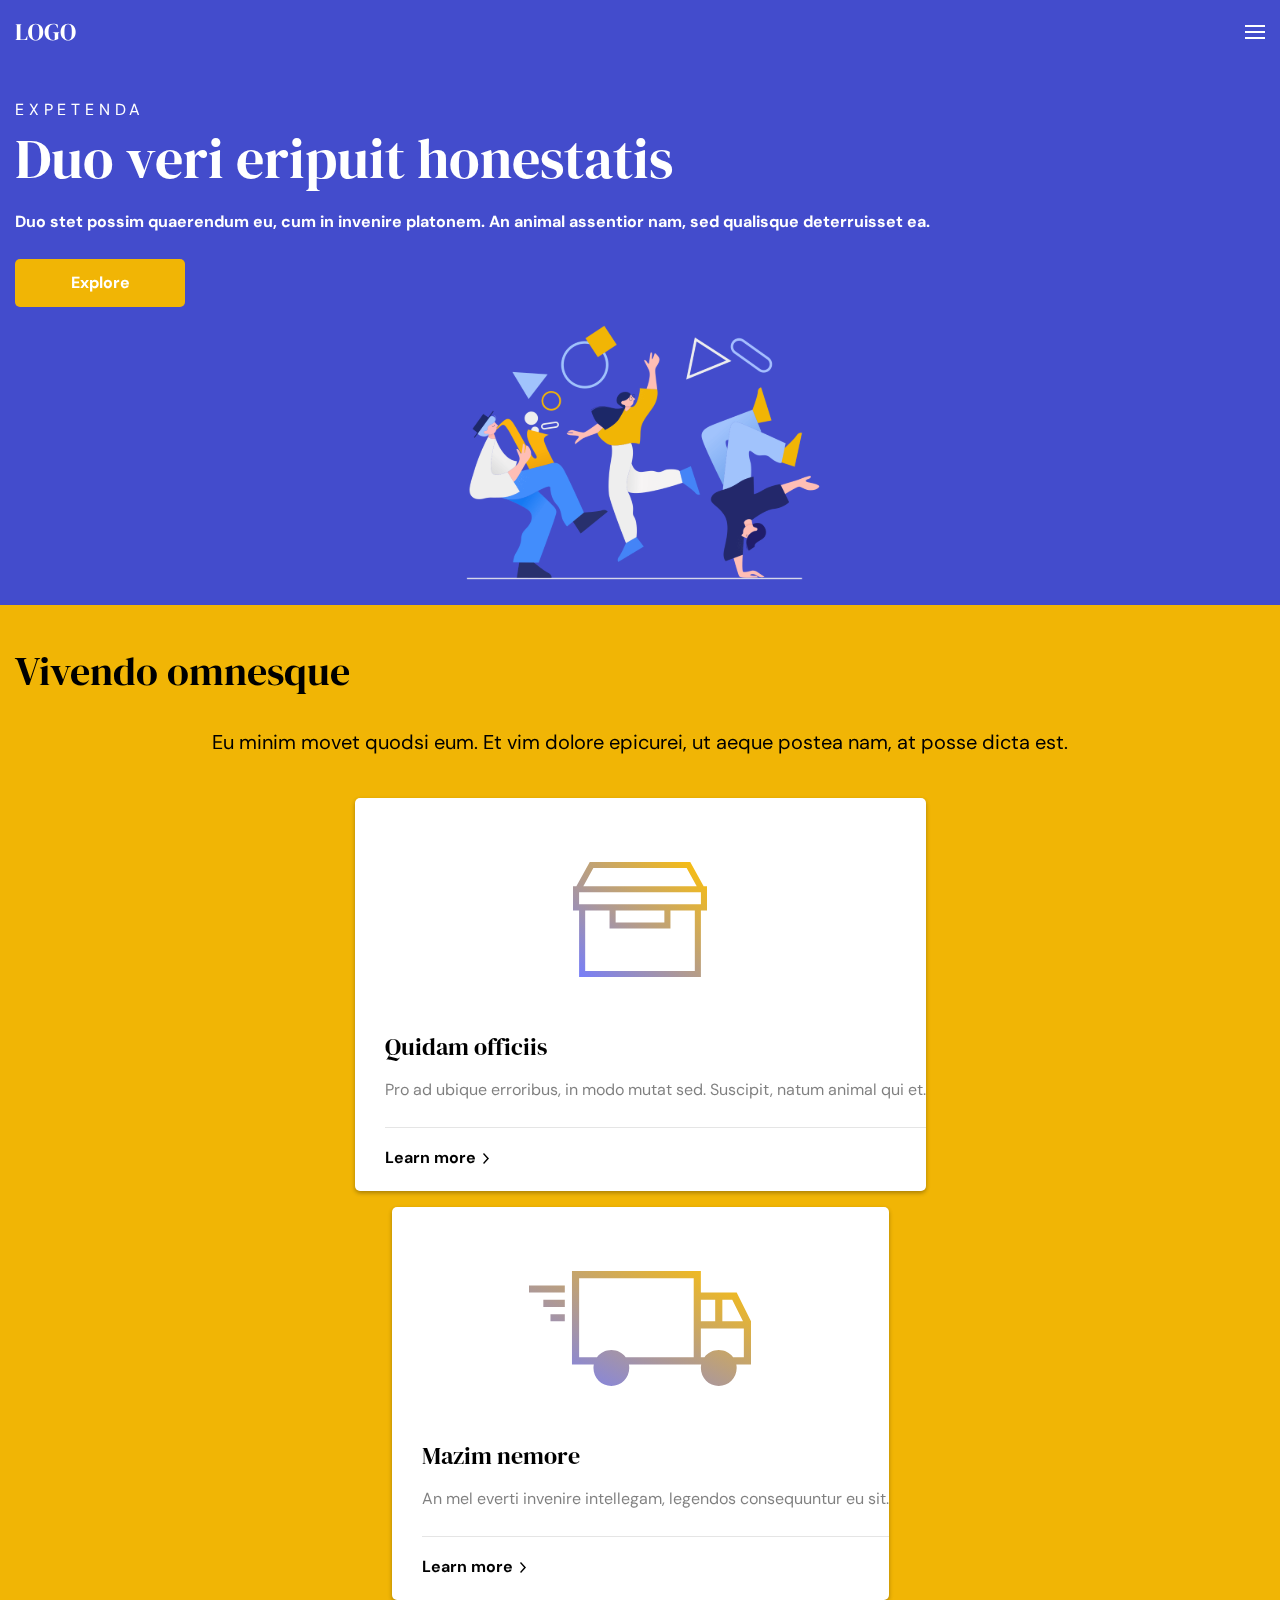
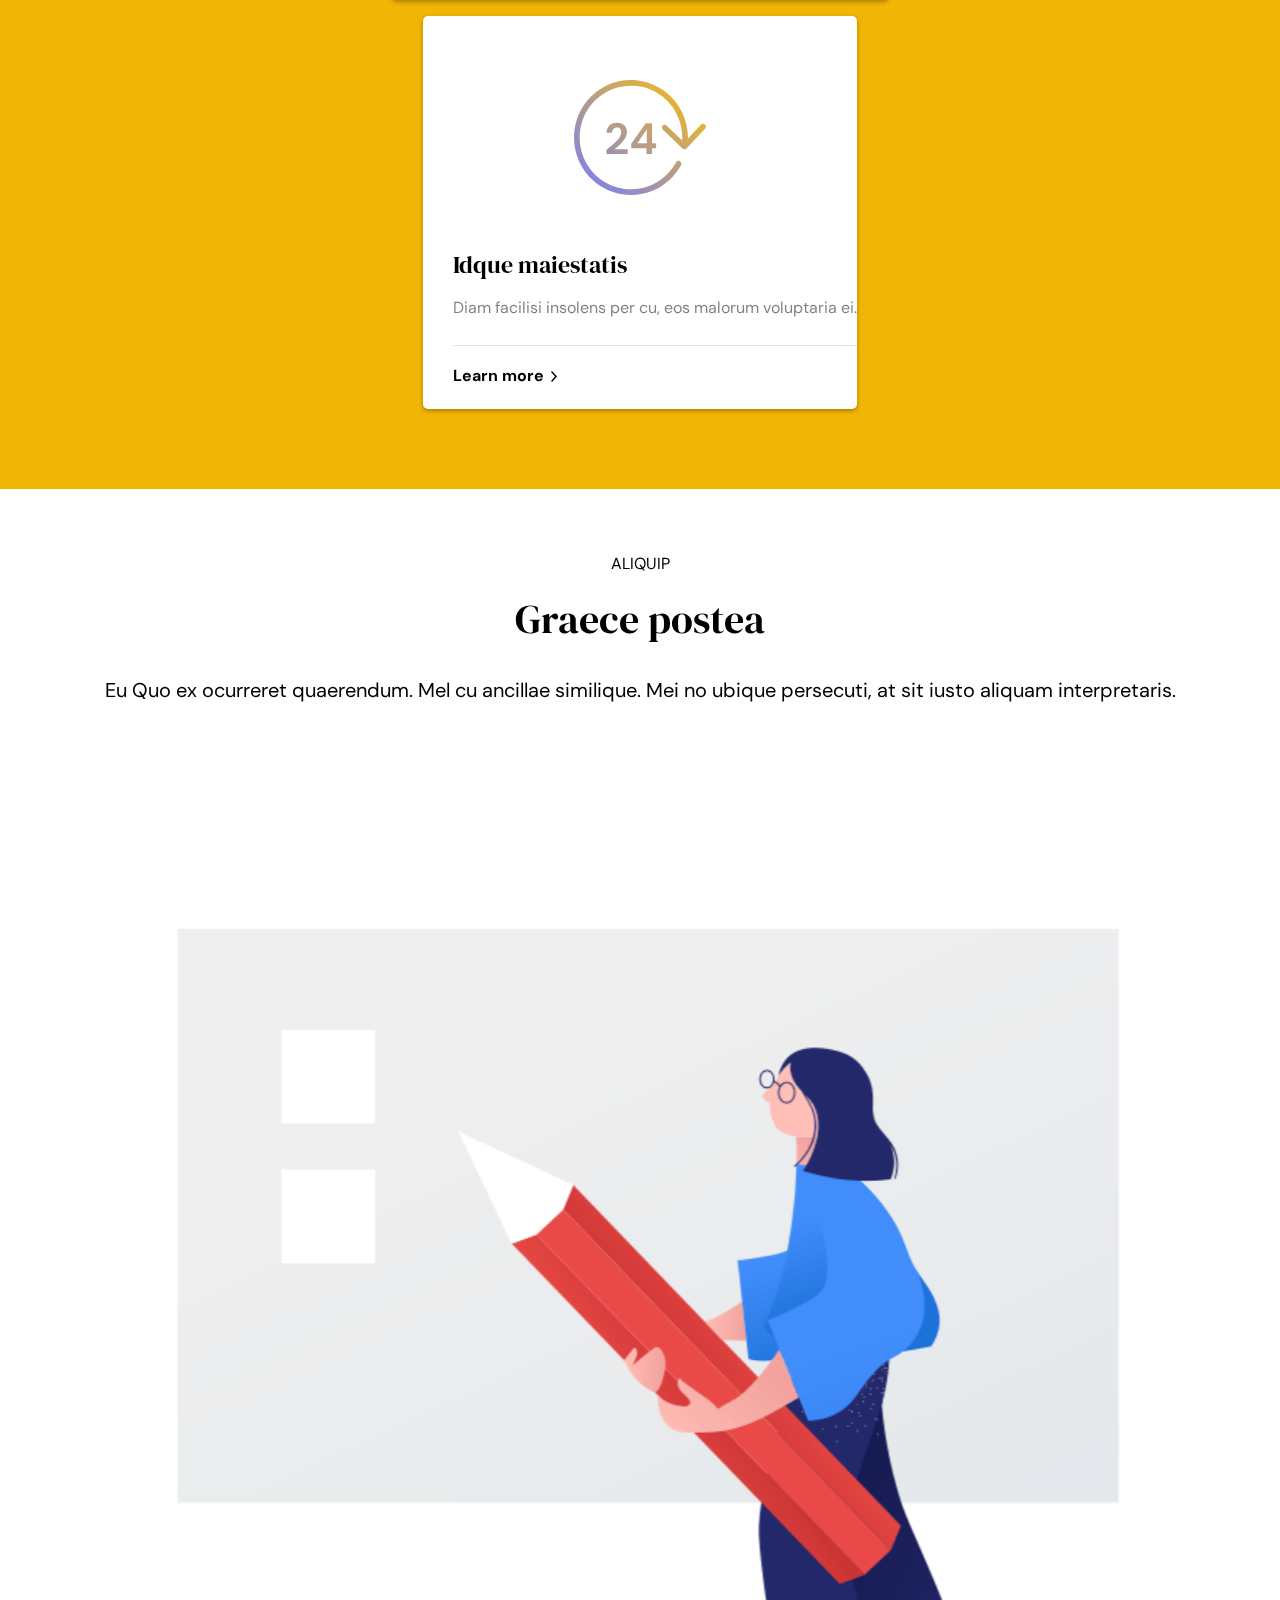
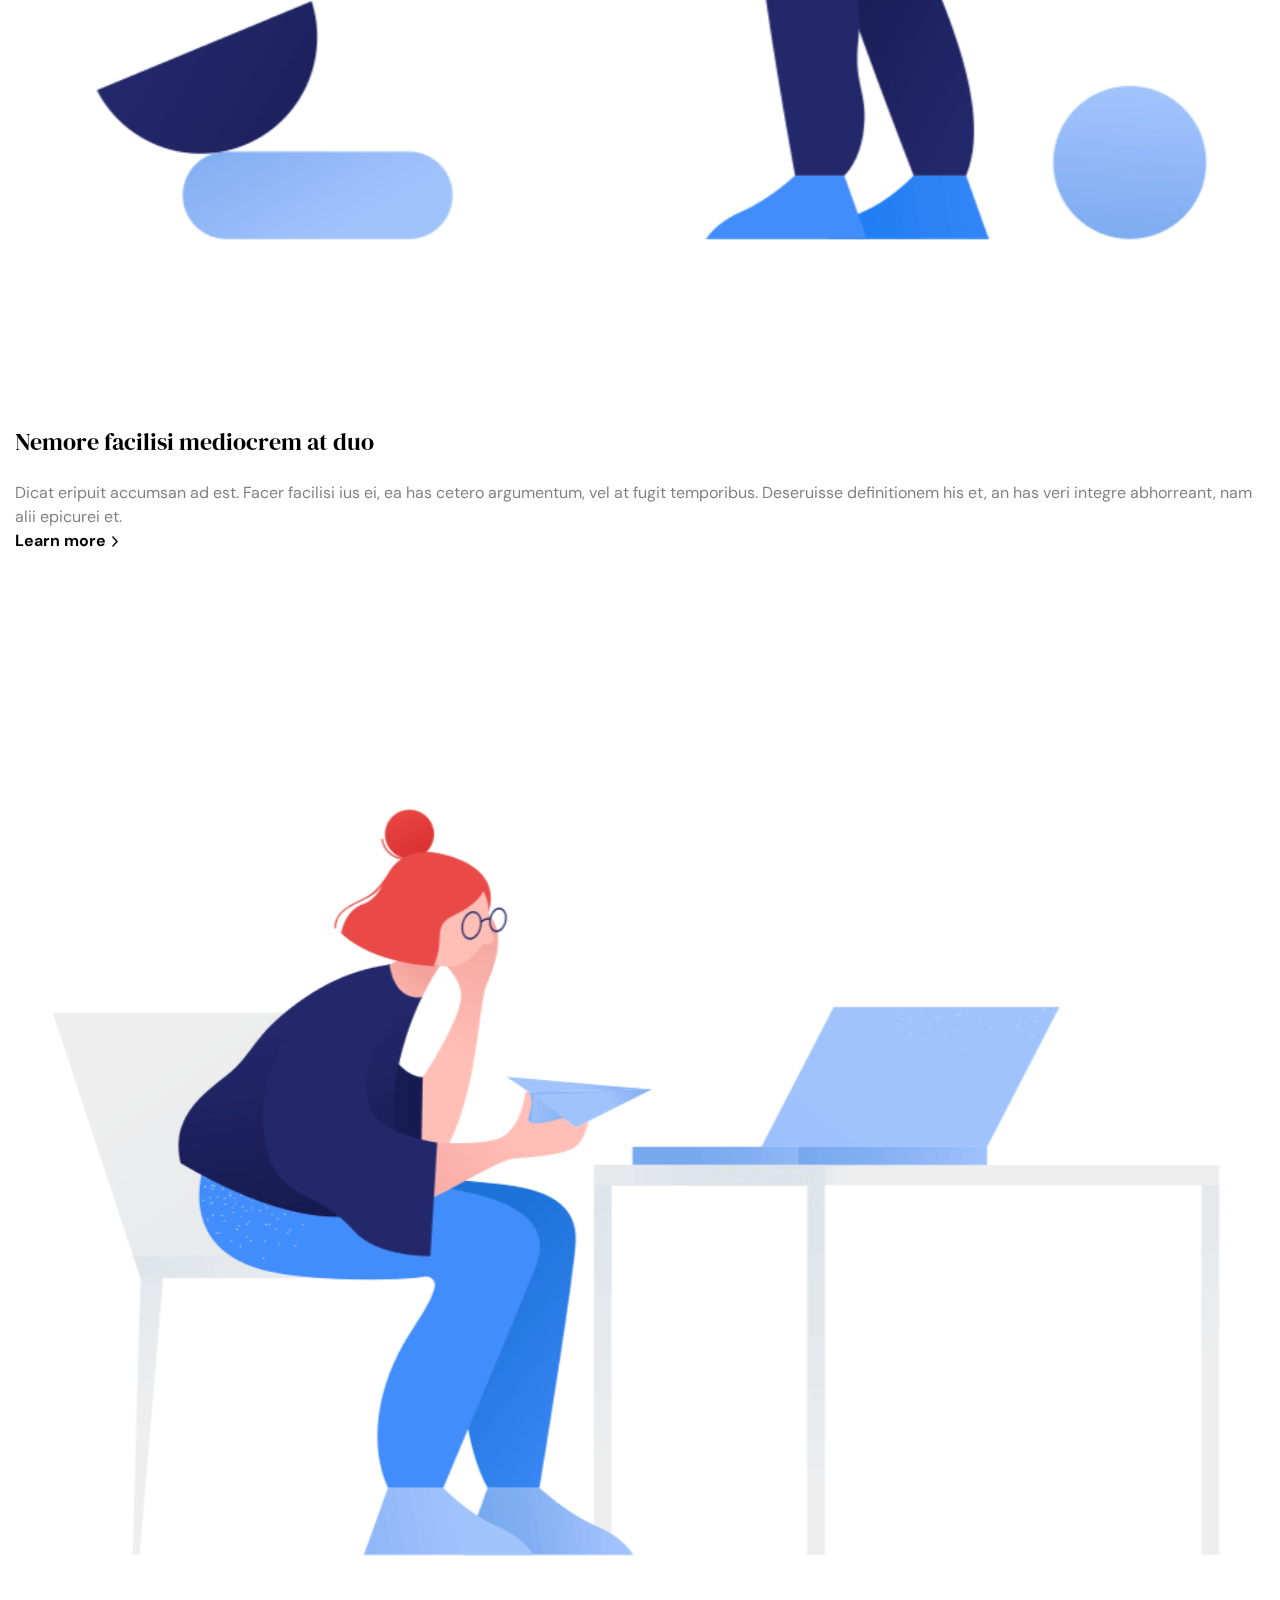
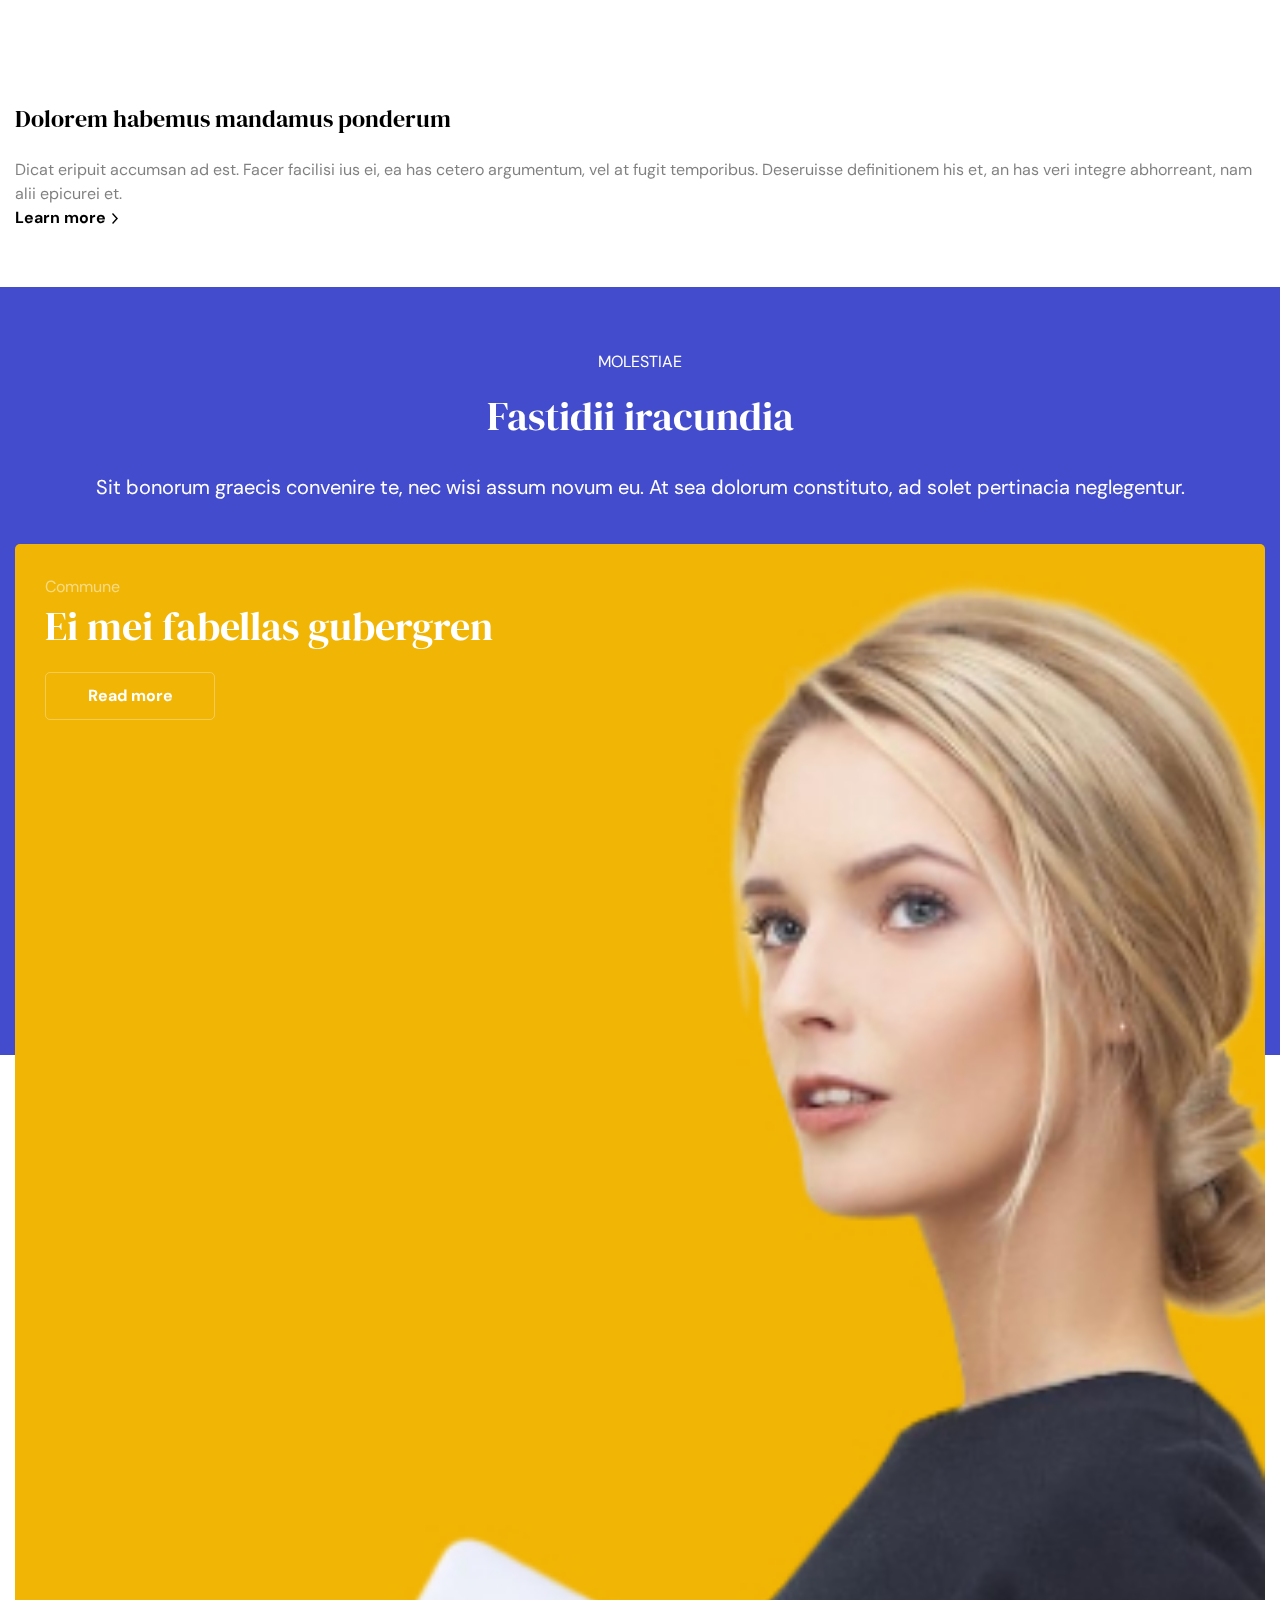
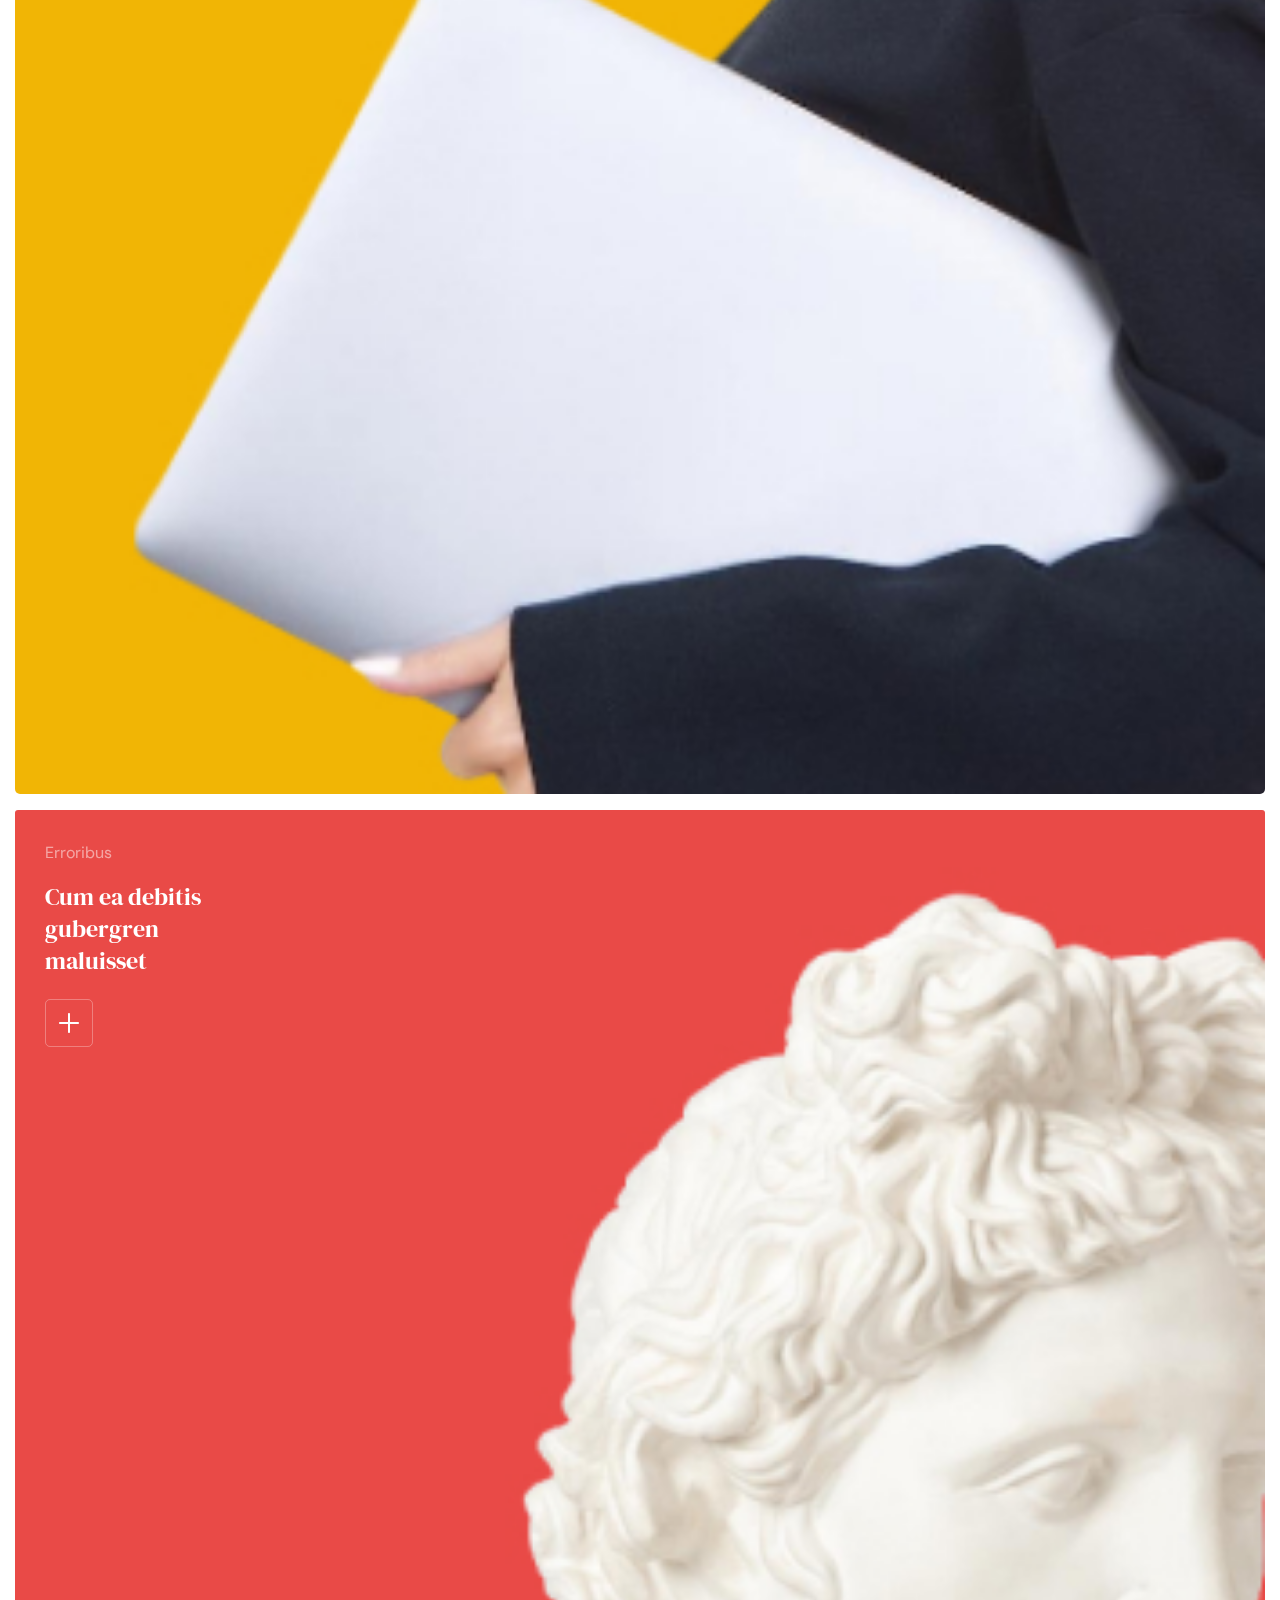
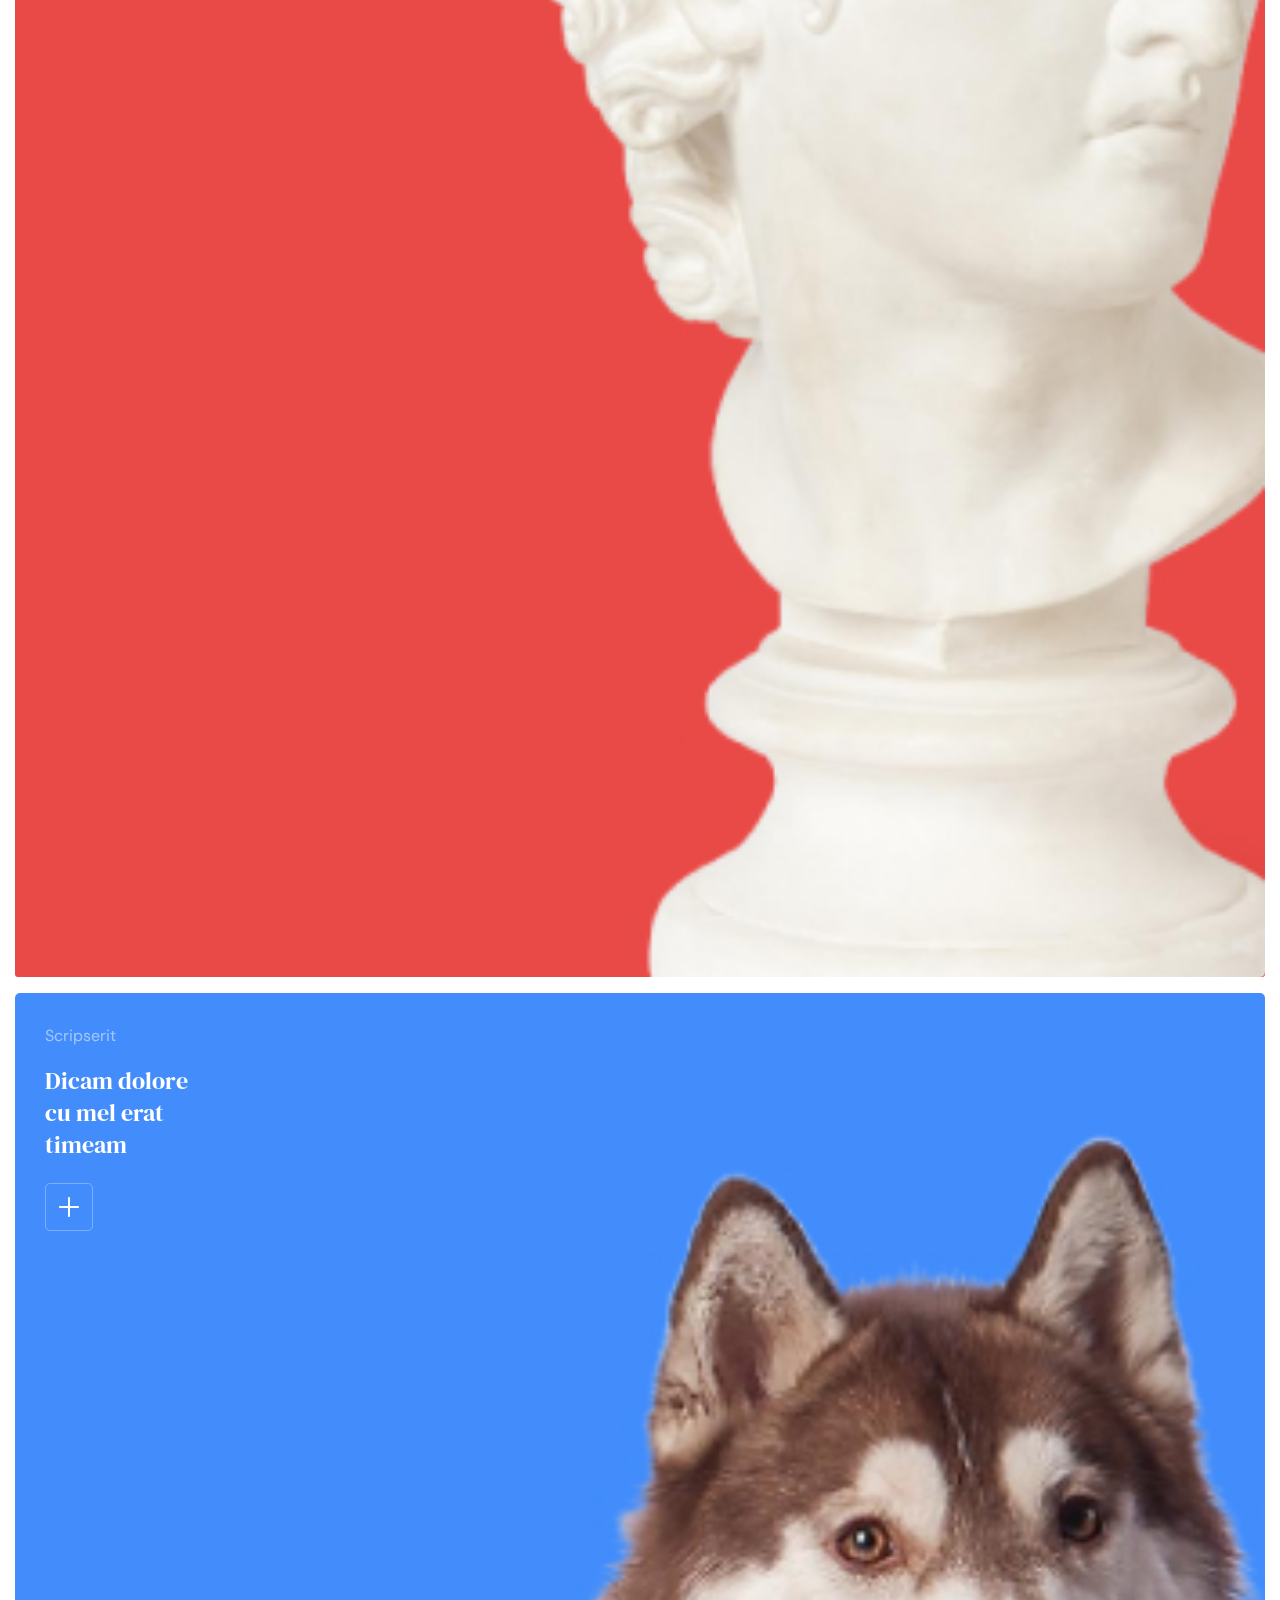
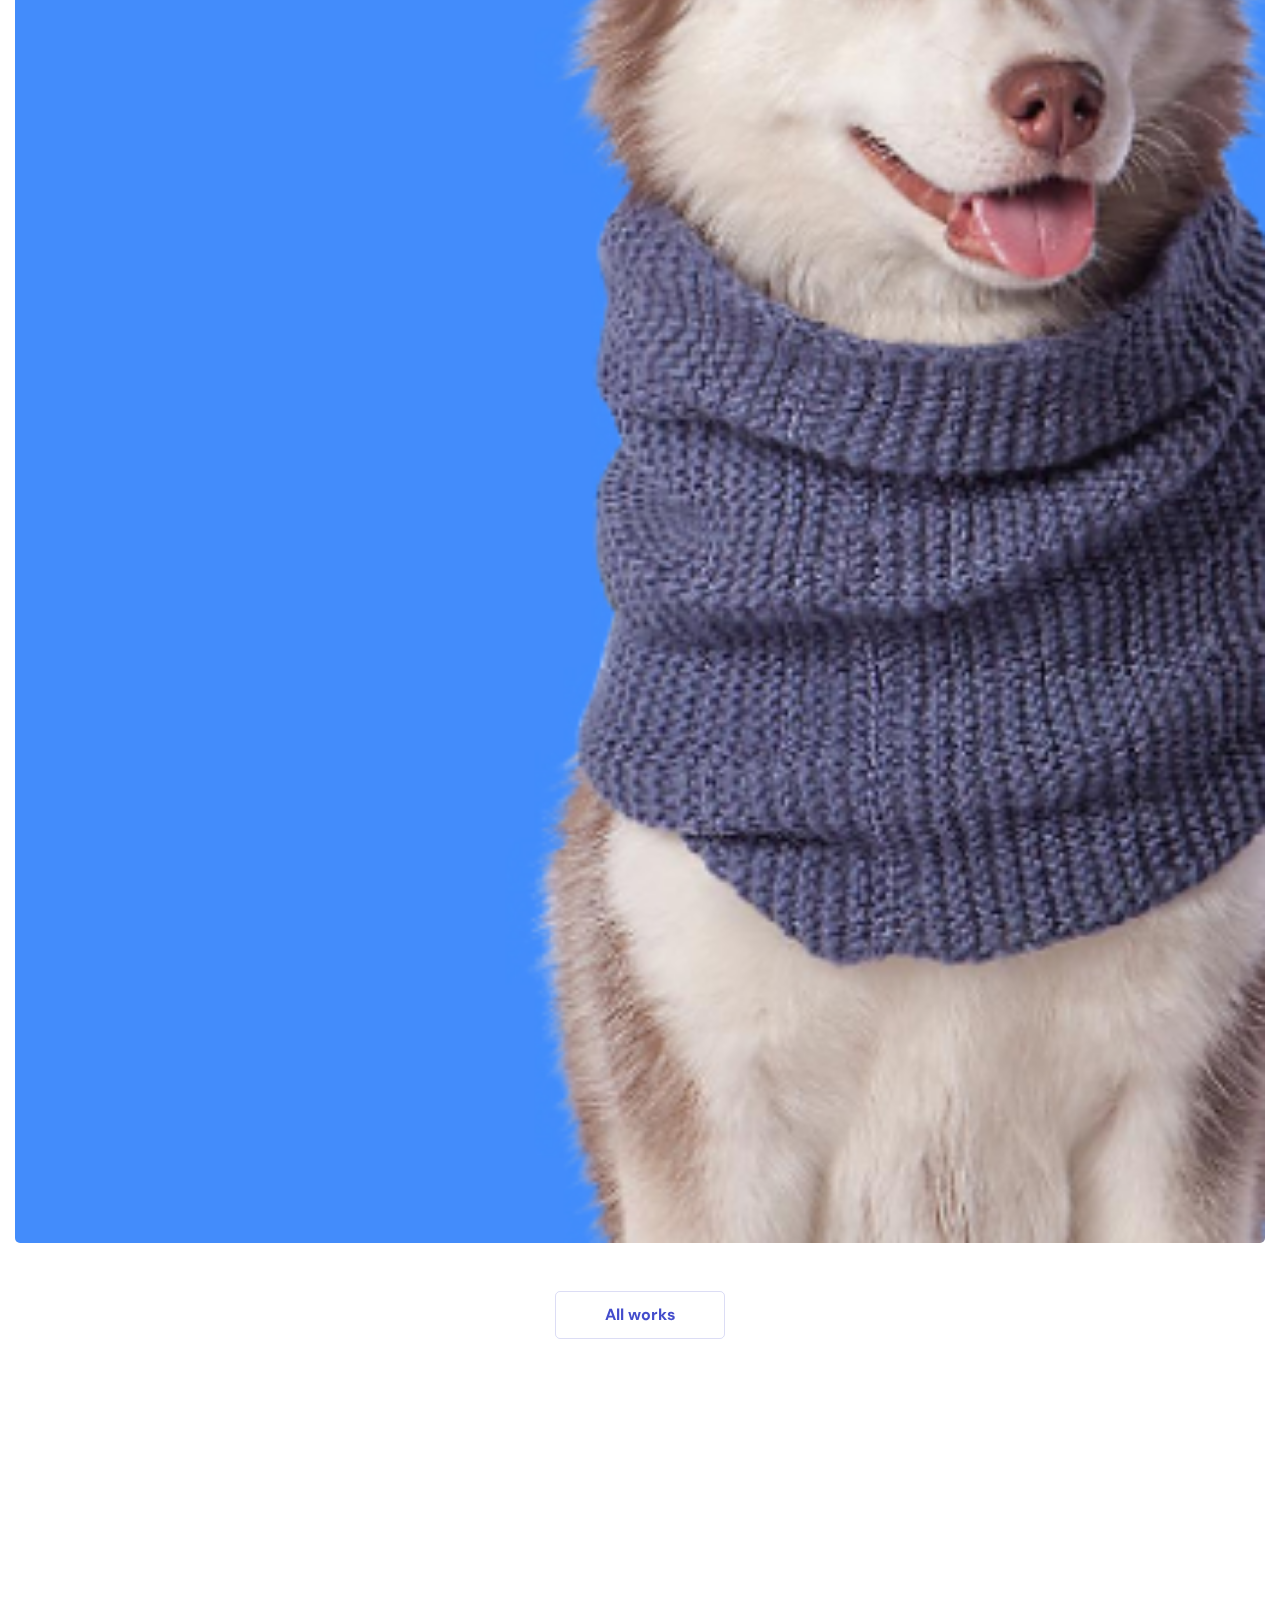
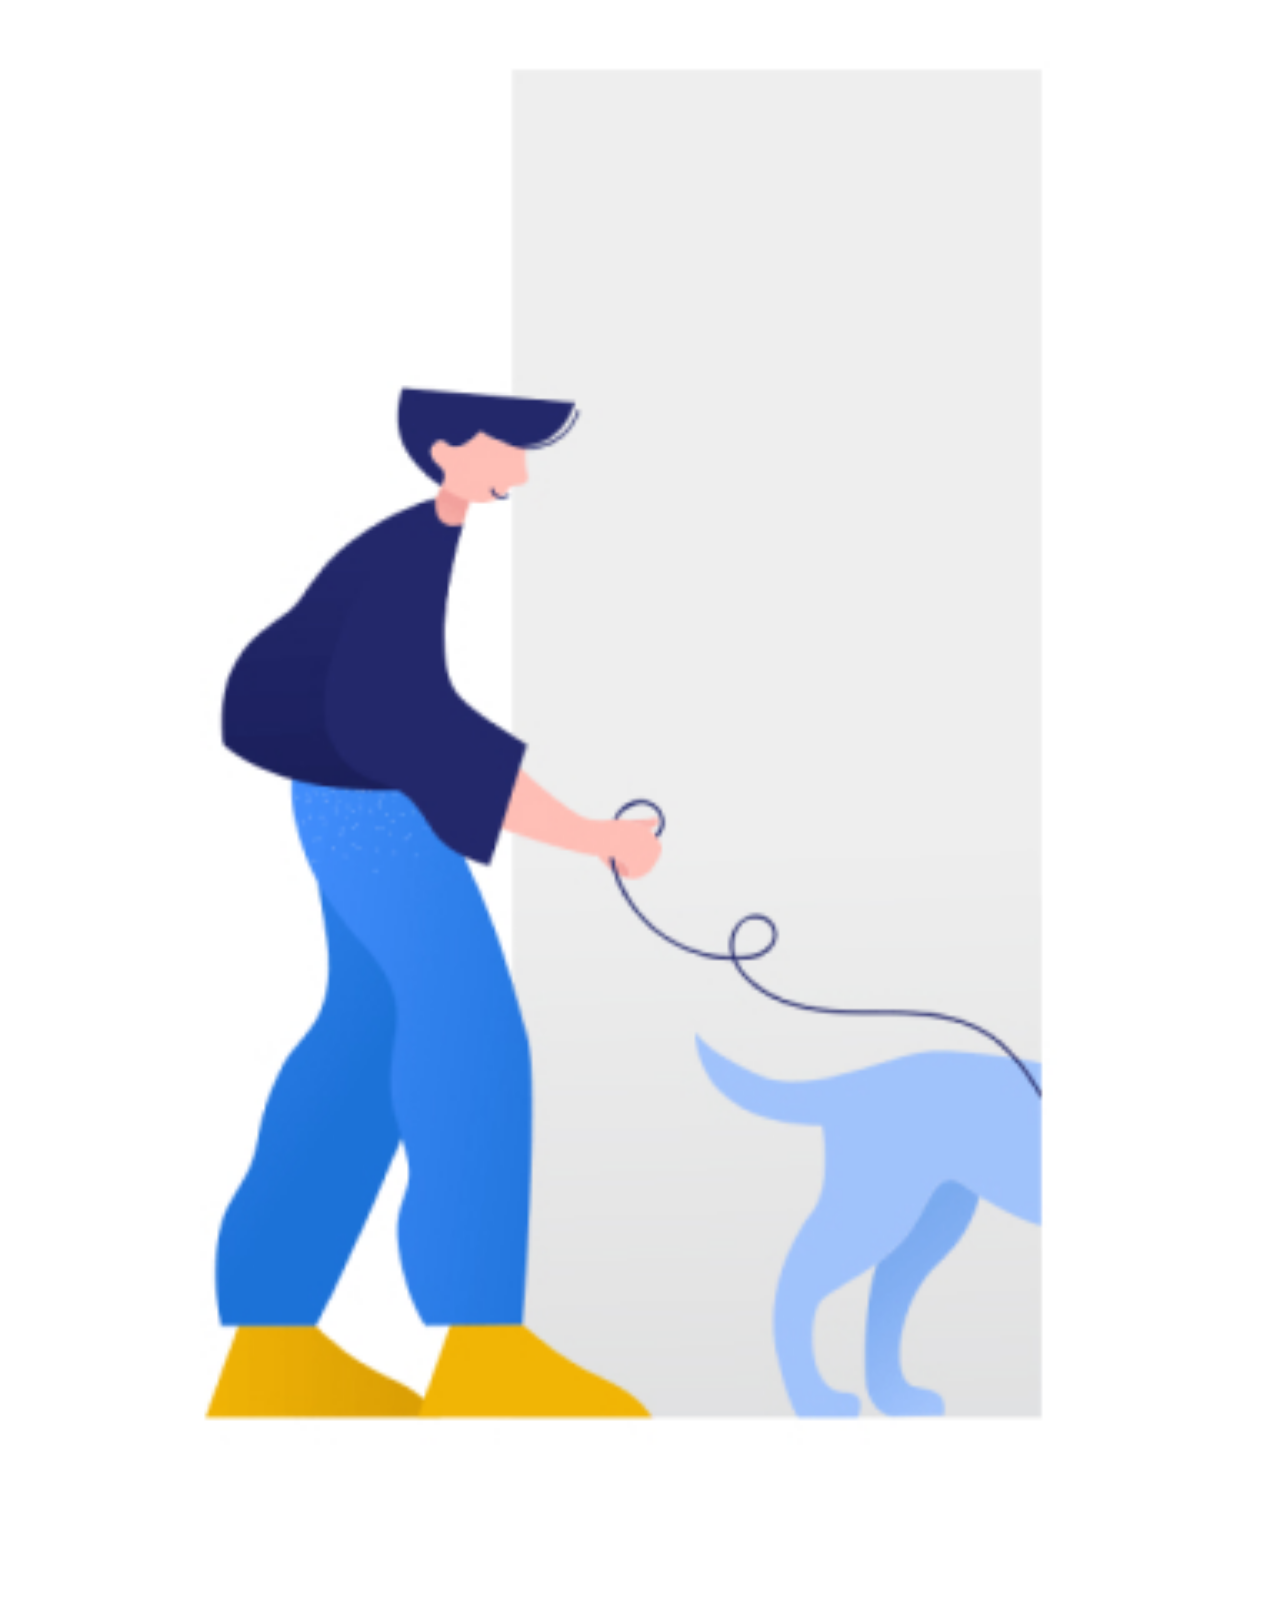
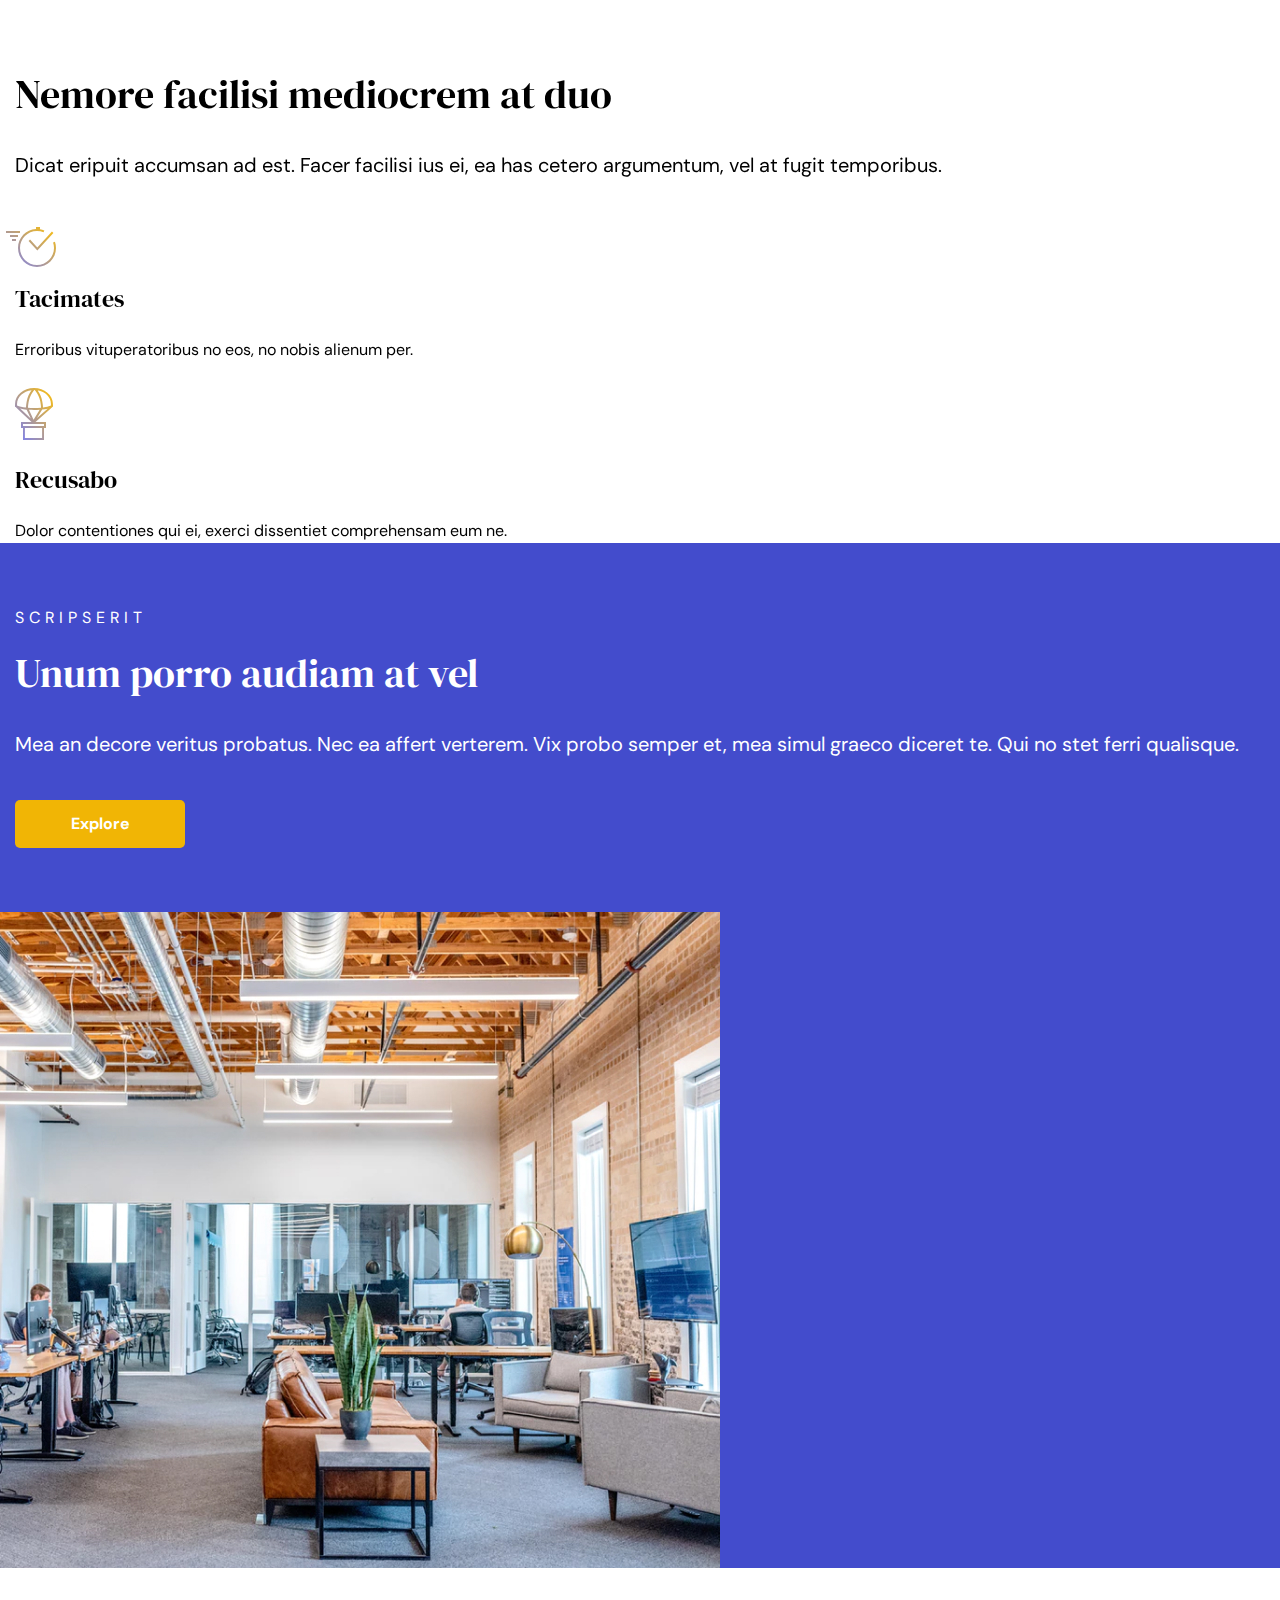
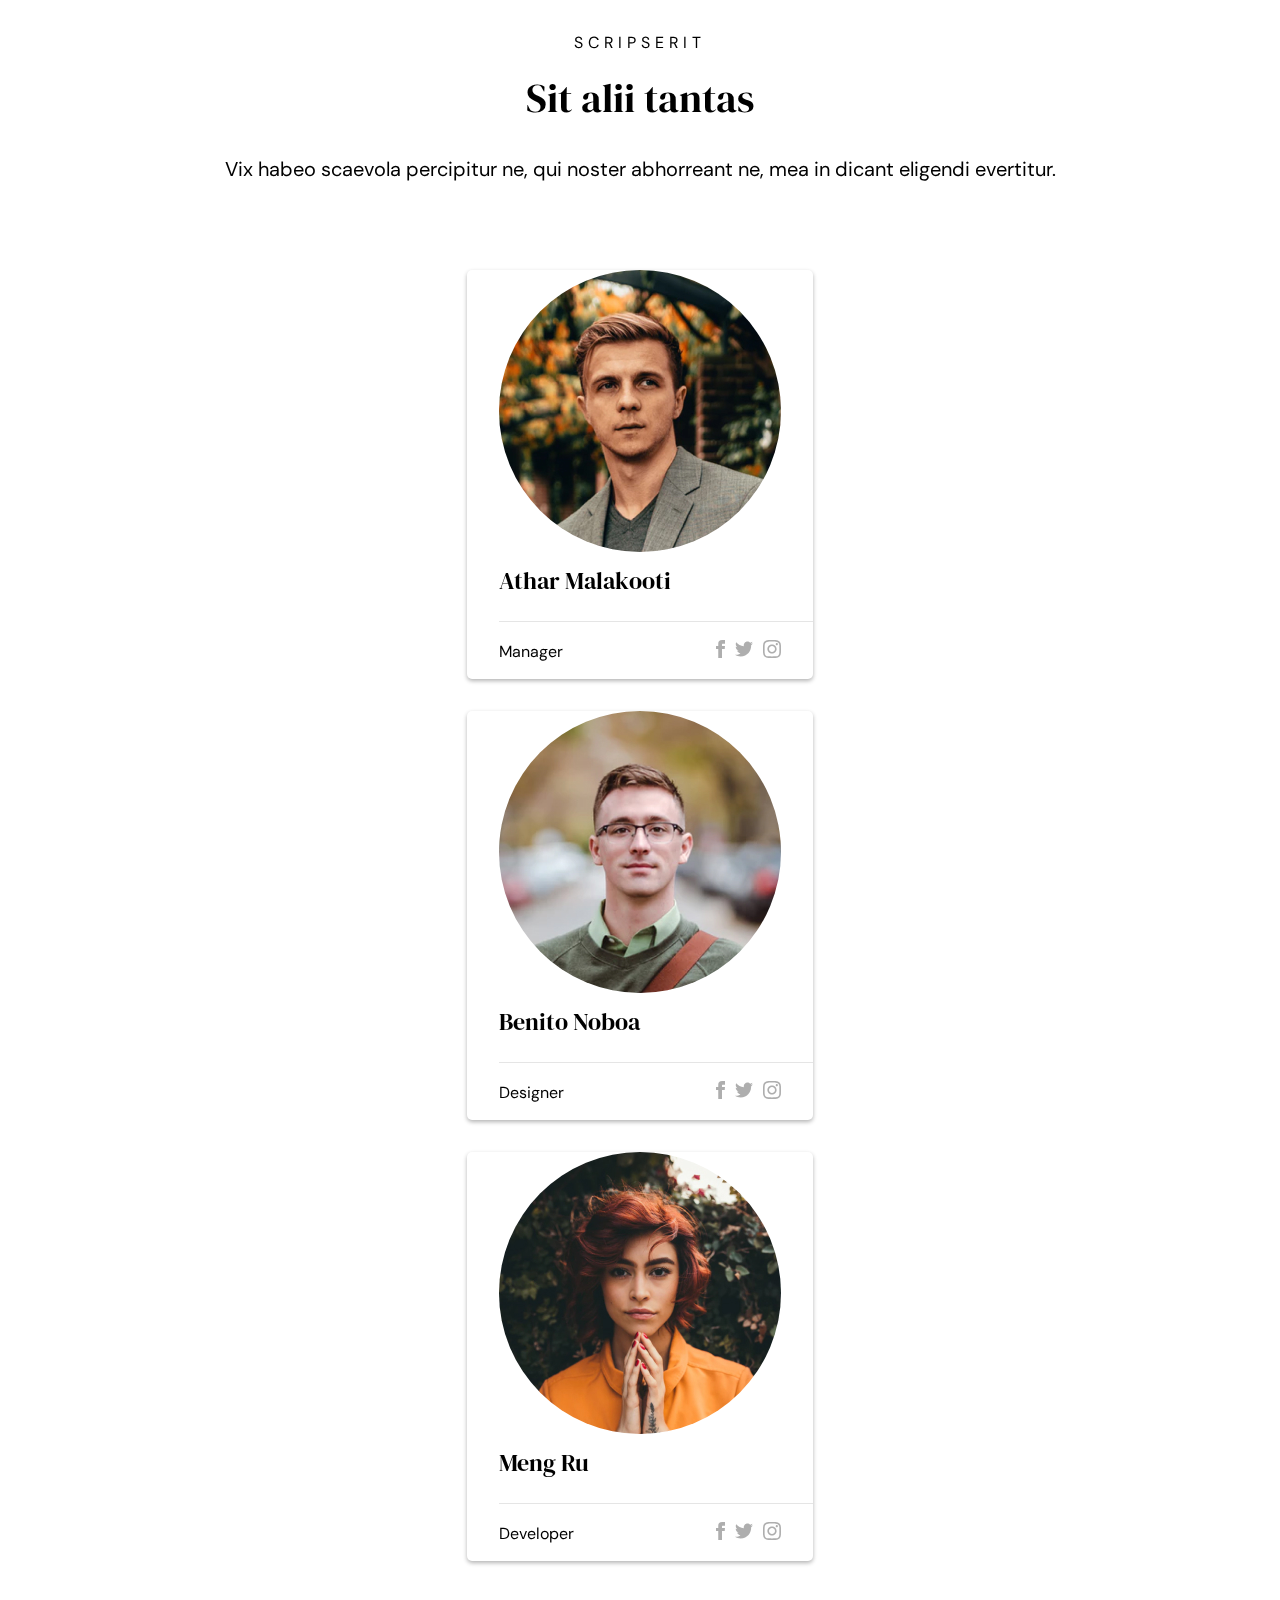
==== index.html @ bc353a8c "portfolio bitti" ====
<!DOCTYPE html>
<html lang="en">

<head>
    <meta charset="UTF-8">
    <meta http-equiv="X-UA-Compatible" content="IE=edge">
    <meta name="viewport" content="width=device-width, initial-scale=1.0">
    <link rel="stylesheet" href="style/style.css">
    <link rel="preconnect" href="https://fonts.googleapis.com">
    <link rel="preconnect" href="https://fonts.gstatic.com" crossorigin>
    <link href="https://fonts.googleapis.com/css2?family=DM+Sans:wght@400;700&family=DM+Serif+Display&display=swap"
        rel="stylesheet">
    <title>Document</title>
</head>

<body>
    <div class="tempgrid">
        <div class="asd div1"> </div>
        <div class="asd div2"> </div>
        <div class="asd div3"> </div>
        <div class="asd div4"> </div>
        <div class="asd div5"> </div>
        <div class="asd div6"> </div>
        <div class="asd div7"> </div>
        <div class="asd div8"> </div>
        <div class="asd div9"> </div>
        <div class="asd div10"> </div>
        <div class="asd div11"> </div>
        <div class="asd div12"> </div>
    </div>
    <div class="parent">
        <div class="asdd div20"> </div>
        <div class="asdd div21"> </div>
        <div class="asdd div22"> </div>
        <div class="asdd div23"> </div>
        <div class="asdd div24"> </div>
        <div class="asdd div25"> </div>
        <div class="asdd div26"> </div>
        <div class="asdd div27"> </div>
        <div class="asdd div28"> </div>
        <div class="asdd div29"> </div>
        <div class="asdd div30"> </div>
        <div class="asdd div31"> </div>
    </div>
    <!-- Navbar Start -->
    <nav>
        <div class="container">
            <a class="logo" href="#">
                <img src="src/image/logo/LOGO.svg" alt="">
            </a>
            <input type="checkbox" name="" id="check">
            <label for="check" class="checkbtn">
                <img src="src/image/svg/hamburger.svg" alt="">
            </label>
            <ul class="dm-sans font-weight-700 font-size-16">
                <a href="pages/about.html">
                    <li>About</li>
                </a>
                <a href="pages/portfolio.html">
                    <li>Portfolio</li>
                </a>
                <a href="#">
                    <li>Blog</li>
                </a>
                <a href="#">
                    <li>Contact</li>
                </a>
            </ul>
            <a class="signupButton dm-sans font-weight-700 font-size-16 none jc-center ai-center" href="#">Sign up</a>
        </div>
    </nav>
    <!-- Navbar Finish -->
    <!-- Header Start -->
    <header class="header">
        <div class="container">
            <div>
                <h3 class="dm-sans font-weight-400 font-size-16 letter-spacing-03">expetenda</h3>
                <h1 class="dm-serif font-weight-400 font-size-56">Duo veri eripuit honestatis</h1>
                <p class="dm-sans font-weight-700 font-size-16">Duo stet possim quaerendum eu, cum in invenire platonem.
                    An
                    animal assentior nam, sed qualisque deterruisset ea.</p>
                <a class="dm-sans font-weight-700 font-size-16" href="">Explore</a>
            </div>
            <div class="headerImage">
                <img class="none" src="src/image/svg/clip-1.svg" alt="">
                <img class="" src="src/image/svg/clip-1.svg" alt="">
            </div>
        </div>
    </header>
    <!-- Header Finish -->
    <!-- About Start -->
    <section class="about">
        <div class="container">
            <div class="aboutText">
                <h2 class="dm-serif font-weight-400 font-size-40">Vivendo omnesque</h2>
                <p class="dm-sans font-weight-400 font-size-20">Eu minim movet quodsi eum. Et vim dolore epicurei, ut
                    aeque postea nam, at posse dicta est.</p>
            </div>
            <!-- Card 1 -->
            <div class="cards">
                <div class="card">
                    <img src="src/image/svg/box.svg" alt="">
                    <div class="cardContent">
                        <h3 class="dm-serif font-weight-400 font-size-24">Quidam officiis</h3>
                        <p class="dm-sans font-weight-400 font-size-16">Pro ad ubique erroribus, in modo mutat sed.
                            Suscipit, natum animal qui et.</p>
                        <a class="dm-sans font-weight-700 font-size-16" href="#">Learn more <img
                                src="src/image/svg/arrow.svg" alt=""></a>
                    </div>
                </div>
                <!-- Card 2 -->
                <div class="card">
                    <img src="src/image/svg/deliver.svg" alt="">
                    <div class="cardContent">
                        <h3 class="dm-serif font-weight-400 font-size-24">Mazim nemore</h3>
                        <p class="dm-sans font-weight-400 font-size-16">An mel everti invenire intellegam, legendos
                            consequuntur eu sit. </p>
                        <a class="dm-sans font-weight-700 font-size-16" href="#">Learn more <img
                                src="src/image/svg/arrow.svg" alt=""></a>
                    </div>
                </div>
                <!-- Card 3 -->
                <div class="card">
                    <img src="src/image/svg/24.svg" alt="">
                    <div class="cardContent">
                        <h3 class="dm-serif font-weight-400 font-size-24">Idque maiestatis</h3>
                        <p class="dm-sans font-weight-400 font-size-16">Diam facilisi insolens per cu, eos malorum
                            voluptaria ei.</p>
                        <a class="dm-sans font-weight-700 font-size-16" href="#">Learn more <img
                                src="src/image/svg/arrow.svg" alt=""></a>
                    </div>
                </div>
            </div>
        </div>
    </section>
    <!-- About Finish -->
    <!-- Aliquip Start -->
    <section class="aliquip">
        <div class="container">
            <div class="aliquipText">
                <h3 class="dm-sans font-weight-400 font-size-16">ALIQUIP</h3>
                <h2 class="dm-serif font-weight-400 font-size-40">Graece postea</h2>
                <p class="dm-sans font-weight-400 font-size-20">Eu Quo ex ocurreret quaerendum. Mel cu ancillae
                    similique. Mei no ubique persecuti, at sit iusto aliquam interpretaris.</p>
            </div>
            <div class="clipCards">
                <div class="clipCard flex fd-column">
                    <img src="src/image/svg/clipList1.svg" alt="">
                    <div>

                        <h3 class="dm-serif font-weight-400 font-size-24">Nemore facilisi mediocrem at duo</h3>
                        <p class="dm-sans font-weight-400 font-size-16">Dicat eripuit accumsan ad est. Facer facilisi
                            ius
                            ei, ea has cetero argumentum, vel at fugit
                            temporibus. Deseruisse definitionem his et, an has veri integre abhorreant, nam alii
                            epicurei
                            et.</p>
                        <a href="#" class="dm-sans font-weight-700 font-size-16">Learn more<img
                                src="src/image/svg/arrow.svg" alt=""></a>
                    </div>
                </div>
                <div class="clipCard flex fd-column">
                    <img src="src/image/svg/clipList2.svg" alt="">
                    <div>

                        <h3 class="dm-serif font-weight-400 font-size-24">Dolorem habemus
                            mandamus ponderum</h3>
                        <p class="dm-sans font-weight-400 font-size-16">Dicat eripuit accumsan ad est. Facer facilisi
                            ius
                            ei, ea has cetero argumentum, vel at fugit
                            temporibus. Deseruisse definitionem his et, an has veri integre abhorreant, nam alii
                            epicurei
                            et.</p>
                        <a href="#" class="dm-sans font-weight-700 font-size-16">Learn more<img
                                src="src/image/svg/arrow.svg" alt=""></a>
                    </div>
                </div>

            </div>
        </div>
    </section>
    <!-- Aliquip Finish -->
    <!-- Molestiae Start -->
    <section class="molestiae">
        <div class="container">
            <div class="molestiaeText flex fd-column ai-center">
                <h3 class="dm-sans font-weight-400 font-size-16">MOLESTIAE</h3>
                <h2 class="dm-serif font-weight-400 font-size-40">Fastidii iracundia</h2>
                <p class="dm-sans font-weight-400 font-size-20 ta-center">Sit bonorum graecis convenire te, nec wisi
                    assum novum eu. At sea dolorum constituto, ad solet pertinacia neglegentur.</p>
            </div>
            <div class="molestiaeCards flex fd-column">
                <div class="molestiaeCard">
                    <div class="molestiaeCardContent">
                        <h3 class="dm-sans font-weight-400 font-size-16">Commune</h3>
                        <h1 class="dm-serif font-weight-400 font-size-40">Ei mei fabellas
                            gubergren</h1>
                        <a href="#" class="dm-sans font-weight-700 font-size-16">Read more</a>
                    </div>
                    <img class="" src="src/image/jpg/molestiaeClip1.jpg" alt="">
                    <img class="none" src="src/image/jpg/molestiae1.jpg" alt="">
                </div>
                <div class="molestiaeCard">
                    <div class="molestiaeCardContent">
                        <h3 class="dm-sans font-weight-400 font-size-16">Erroribus</h3>
                        <h1 class="dm-serif font-weight-400 font-size-24">Cum ea debitis
                            gubergren
                            maluisset </h1>
                        <a href="#" class="dm-sans font-weight-700 font-size-16"><img src="src/image/svg/plus.svg"
                                alt=""></a>
                    </div>
                    <img src="src/image/jpg/molestiaeClip2.jpg" alt="">
                    <img class="none" src="src/image/jpg/molestiae2.jpg" alt="">
                </div>
                <div class="molestiaeCard">
                    <div class="molestiaeCardContent">
                        <h3 class="dm-sans font-weight-400 font-size-16">Scripserit</h3>
                        <h1 class="dm-serif font-weight-400 font-size-24">Dicam dolore
                            cu mel erat
                            timeam</h1>
                        <a href="#" class="dm-sans font-weight-700 font-size-16"><img src="src/image/svg/plus.svg"
                                alt=""></a>
                    </div>
                    <img src="src/image/jpg/molestiaeClip3.jpg" alt="">
                    <img class="none" src="src/image/jpg/molestiae3.jpg" alt="">
                </div>
            </div>
            <div class="molestiaeButton flex jc-center ">
                <a href="#" class="flex jc-center ai-center dm-sans font-weight-700 font-size-16">All works</a>
            </div>
            <div class="molestiaeBottom flex fd-column">
                <img src="src/image/jpg/clip-log-out.jpg" alt="">
                <div>

                    <h1 class="dm-serif font-weight-400 font-size-40">Nemore facilisi
                        mediocrem at duo</h1>
                    <h2 class="dm-sans font-weight-400 font-size-20">Dicat eripuit accumsan ad est. Facer facilisi ius
                        ei,
                        ea has cetero argumentum, vel at fugit
                        temporibus. </h2>
                    <div class="molestiaeBottomDescriptions">

                        <div class="molestiaeBottomDescription mb-26">
                            <img src="src/image/svg/checktime.svg" alt="">
                            <h3 class="dm-serif font-weight-400 font-size-24">Tacimates</h3>
                            <p class="dm-sans font-weight-400 font-size-16">Erroribus vituperatoribus no eos, no nobis
                                alienum
                                per.</p>
                        </div>
                        <div class="molestiaeBottomDescription">
                            <img src="src/image/svg/cargo.svg" alt="">
                            <h3 class="dm-serif font-weight-400 font-size-24">Recusabo</h3>
                            <p class="dm-sans font-weight-400 font-size-16">Dolor contentiones qui ei, exerci dissentiet
                                comprehensam eum ne. </p>
                        </div>
                    </div>
                </div>
            </div>

        </div>

    </section>
    <!-- Molestiae Finish-->
    <!-- Scripserit Start -->
    <section class="scripserit">
        <div class="container flex fd-column">
            <div>
                <h3 class="dm-sans font-weight-400 font-size-16 letter-spacing-03 uppercase">SCRIPSERIT</h3>
                <h2 class="dm-serif font-weight-400 font-size-40">Unum porro
                    audiam at vel</h2>
                <p class="dm-sans font-weight-400 font-size-20 ">Mea an decore veritus probatus. Nec ea affert verterem.
                    Vix
                    probo semper et, mea simul graeco diceret te. Qui no stet ferri qualisque.</p>
                <a href="#" class="flex jc-center ai-center dm-sans font-weight-700 font-size-16">Explore</a>
            </div>
        </div>
        <img src="src/image/jpg/Bitmap.jpg" alt="">
    </section>
    <!-- Scripserit Finish-->
    <!-- Staff Start -->
    <section class="staff">
        <div class="container flex fd-column ai-center">
            <h2 class="dm-sans font-weight-400 font-size-16 letter-spacing-03 uppercase">SCRIPSERIT</h2>
            <h1 class="dm-serif font-weight-400 font-size-40">Sit alii tantas</h1>
            <h4 class="dm-sans font-weight-400 font-size-20 ta-center">Vix habeo scaevola percipitur ne, qui noster
                abhorreant ne,
                mea in dicant eligendi evertitur.</h4>
            <div class="staffCards">
                <div class="staffCard">
                    <div class="staffImg">
                        <img src="src/image/jpg/staff1.jpg" alt="">
                    </div>
                    <h3 class="dm-serif font-weight-400 font-size-24">Athar Malakooti</h3>
                    <div class="staffCardContent flex jc-between">
                        <p class="dm-sans font-weight-400 font-size-16">Manager</p>
                        <div class="flex">
                            <img src="src/image/svg/facebooksvg.svg" alt="">
                            <img src="src/image/svg/twitter.svg" alt="">
                            <img src="src/image/svg/instagram.svg" alt="">
                        </div>
                    </div>

                </div>
                <div class="staffCard">
                    <div class="staffImg">
                        <img src="src/image/jpg/staff2.jpg" alt="">
                    </div>
                    <h3 class="dm-serif font-weight-400 font-size-24">Benito Noboa</h3>
                    <div class="staffCardContent flex jc-between">
                        <p class="dm-sans font-weight-400 font-size-16">Designer</p>
                        <div class="flex">
                            <img src="src/image/svg/facebooksvg.svg" alt="">
                            <img src="src/image/svg/twitter.svg" alt="">
                            <img src="src/image/svg/instagram.svg" alt="">
                        </div>
                    </div>

                </div>
                <div class="staffCard">
                    <div class="staffImg">
                        <img src="src/image/jpg/staff3.jpg" alt="">
                    </div>
                    <h3 class="dm-serif font-weight-400 font-size-24">Meng Ru</h3>
                    <div class="staffCardContent flex jc-between">
                        <p class="dm-sans font-weight-400 font-size-16">Developer</p>
                        <div class="flex">
                            <img src="src/image/svg/facebooksvg.svg" alt="">
                            <img src="src/image/svg/twitter.svg" alt="">
                            <img src="src/image/svg/instagram.svg" alt="">
                        </div>
                    </div>

                </div>
            </div>
    </section>
    <!-- Staff Finish -->
    <!-- Materials Start -->
    <section class="materials">
        <div class="container">
            <h2 class="dm-sans font-weight-400 font-size-16 letter-spacing-03 uppercase ta-center">Ad falli</h2>
            <h1 class="dm-serif font-weight-400 font-size-40 ta-center">Aliquid menandri</h1>
            <h4 class="dm-sans font-weight-400 font-size-20 ta-center">Usu vocent copiosae ut. No nihil munere eum. Et
                vel epicuri detracto indoctum, et fierent pericula vim.</h4>
            <div class="materialsCards flex fd-column">
                <div class="materialsCard flex">
                    <img src="src/image/svg/book.svg" alt="">
                    <div>
                        <h3 class="dm-serif font-weight-400 font-size-24">Quaestio</h3>
                        <p class="dm-sans font-weight-400 font-size-16">Ad mutat quaestio erroribus eam, ei mea modus
                            volumus</p>
                    </div>
                </div>
                <div class="materialsCard flex">
                    <img src="src/image/svg/paperclip.svg" alt="">
                    <div>
                        <h3 class="dm-serif font-weight-400 font-size-24">Quaestio</h3>
                        <p class="dm-sans font-weight-400 font-size-16">Ad mutat quaestio erroribus eam, ei mea modus
                            volumus</p>
                    </div>
                </div>
                <div class="materialsCard flex">
                    <img src="src/image/svg/star.svg" alt="">
                    <div>
                        <h3 class="dm-serif font-weight-400 font-size-24">Quaestio</h3>
                        <p class="dm-sans font-weight-400 font-size-16">Ad mutat quaestio erroribus eam, ei mea modus
                            volumus</p>
                    </div>
                </div>
                <div class="materialsCard flex">
                    <img src="src/image/svg/mail.svg" alt="">
                    <div>
                        <h3 class="dm-serif font-weight-400 font-size-24">Quaestio</h3>
                        <p class="dm-sans font-weight-400 font-size-16">Ad mutat quaestio erroribus eam, ei mea modus
                            volumus</p>
                    </div>
                </div>
                <div class="materialsCard flex">
                    <img src="src/image/svg/balloon.svg" alt="">
                    <div>
                        <h3 class="dm-serif font-weight-400 font-size-24">Quaestio</h3>
                        <p class="dm-sans font-weight-400 font-size-16">Ad mutat quaestio erroribus eam, ei mea modus
                            volumus</p>
                    </div>
                </div>
                <div class="materialsCard flex">
                    <img src="src/image/svg/gear.svg" alt="">
                    <div>
                        <h3 class="dm-serif font-weight-400 font-size-24">Quaestio</h3>
                        <p class="dm-sans font-weight-400 font-size-16">Ad mutat quaestio erroribus eam, ei mea modus
                            volumus</p>
                    </div>
                </div>
            </div>
        </div>
    </section>
    <!-- Materials Finish -->
    <!-- Boss Start -->
    <section class="boss">
        <div class="container bossContainer">
            <div class="bossImage flex jc-center ai-center">
                <div class="flex fd-column">
                    <img src="src/image/svg/arrow-white-left.svg" alt="">
                    <img src="src/image/svg/arrow-white-right.svg" alt="">
                </div>
                <img src="src/image/jpg/boss.jpg" alt="">
            </div>
            <div>
                <h1 class="dm-sans font-weight-400 font-size-16 letter-spacing-03 uppercase">Dicta omnes</h1>
                <h2 class="dm-serif font-weight-400 font-size-24">Mea iisque mentitum signiferumque te, sed commune
                    erroribus scripserit ut, vocibus facilis sea an.
                    Fabulas invenire partiendo eu ius. Sale veritus cu est, homero perpetua.</h2>
                <h3 class="dm-sans font-weight-400 font-size-20">Emlen Beaver</h3>
                <h4 class="dm-sans font-weight-400 font-size-16">Goggle</h4>
            </div>
        </div>
    </section>
    <!-- Boss Finish -->
    <!-- Contact Us Start -->
    <section class="contactus">
        <div class="container">
            <div class="contactusText flex fd-column ai-center">
                <h3 class="dm-sans font-weight-400 font-size-16 uppercase">petentium</h3>
                <h2 class="dm-serif font-weight-400 font-size-40">Contentiones</h2>
                <p class="dm-sans font-weight-400 font-size-20 ta-center">Zril petentium sit at, vel at quis corrumpit.
                    At facilisi contentiones per.</p>
            </div>
            <div class="flex fd-column jc-center ai-center gap-33 mb-66 contactusBrands">
                <a href="#">
                    <img src="src/image/svg/facebookColored.svg" alt="">
                </a>
                <a href="#">
                    <img src="src/image/svg/googleColored.svg" alt="">
                </a>
                <a href="#">
                    <img src="src/image/svg/nytColored.svg" alt="">
                </a>
                <a href="#">
                    <img src="src/image/svg/spotifyColored.svg" alt="">
                </a>
                <a href="#">
                    <img src="src/image/svg/airbnbColored.svg" alt="">
                </a>
            </div>
            <div class="contactusButton flex jc-center">
                <a class="dm-sans font-weight-700 font-size-16 flex jc-center ai-center" href="#">Contact us</a>
            </div>
        </div>
    </section>
    <!-- Contact Us Finish -->
    <!-- Blog Start -->
    <section class="blog">
        <div class="container">
            <div class="blogText">
                <h3 class="dm-sans font-weight-400 font-size-16 uppercase letter-spacing-03">novum</h3>
                <h2 class="dm-serif font-weight-400 font-size-40">Sed wisi persius</h2>
            </div>
            <div class="blogCards flex fd-column">
                <div class="blogCard">
                    <img src="src/image/jpg/blog1.jpg" alt="">
                    <img class="none" src="src/image/jpg/blog4.jpg" alt="">
                    <div class="blogCardText">
                        <h3 class="dm-sans font-weight-400 font-size-16">Eloquentiam</h3>
                        <p class="dm-serif font-weight-400 font-size-24">Ea cum vide impetus
                            deserunt.</p>
                        <div class="blogButton">
                            <a class="dm-sans font-weight-400 font-size-16 flex ai-center" href="#">Learn more <img
                                    src="src/image/svg/arrow.svg" alt=""></a>
                        </div>
                    </div>
                </div>
                <div class="blogCard">
                    <img src="src/image/jpg/blog2.jpg" alt="">
                    <img class="none" src="src/image/jpg/blog3.jpg" alt="">
                    <div class="blogCardText">
                        <h3 class="dm-sans font-weight-400 font-size-16">Dolorem</h3>
                        <p class="dm-serif font-weight-400 font-size-24">Inciderint temporibus
                            id mel</p>
                        <div class="blogButton">
                            <a class="dm-sans font-weight-400 font-size-16 flex ai-center" href="#">Learn more <img
                                    src="src/image/svg/arrow.svg" alt=""></a>
                        </div>
                    </div>
                </div>
            </div>
            <div class="blogButtonDown flex jc-center dm-sans font-weight-700 font-size-16">
                <a class="flex jc-center ai-center" href="#">Read all</a>
            </div>
        </div>
    </section>
    <!-- Blog Finish -->
    <!-- Portfolio Start -->
    <section class="portfolio">
        <div class="container flex fd-column portfolioContainer">
            <div class="portfolioText">
                <h3 class="dm-sans font-weight-400 font-size-16 uppercase letter-spacing-03">viderer</h3>
                <h2 class="dm-serif font-weight-400 font-size-24">His cu tamquam dolorum
                    veritus, porro assum
                    docendi te mei</h2>
                <div class="flex ai-center">
                    <a href="#" class="instagramButton">
                        <img id="instagram" src="src/image/svg/instagramBlue.svg" alt="">
                    </a>
                    <a href="#" class="dm-sans font-weight-400 font-size-16">
                        @design_team
                    </a>
                </div>

            </div>
            <div class="portfolioImages flex fd-column ai-center gap-20">
                <div class="portfolioImage ">
                    <img src="src/image/jpg/portfolio1.jpg" alt="">
                </div>
                <div class="portfolioImage">
                    <img src="src/image/jpg/portfolio2.jpg" alt="">
                </div>
                <div class="portfolioImage">
                    <img src="src/image/jpg/portfolio3.jpg" alt="">
                </div>
            </div>
        </div>
    </section>
    <!-- Portfolio Finish -->
    <!-- Contact Start-->
    <section class="contact">
        <div class="container contactContainer">
            <div class="contactText">
                <div>
                    <h3 class="dm-sans font-weight-400 font-size-16 uppercase letter-spacing-03">maiestatis</h3>
                    <h2 class="dm-serif font-weight-400 font-size-40">Mei ei tollit
                        epicurei invenire</h2>
                    <p class="dm-sans font-weight-400 font-size-20">Et vim graeco principes. Cu dico nullam pri. Duo
                        stet
                        possim quaerendum eu, cum in invenire platonem.
                        An animal assentior nam.</p>
                    <form action="" class="dm-sans font-weight-400 font-size-16">
                        <input type="email" placeholder="Email">
                    </form>
                    <a href="#" class="dm-sans font-weight-700 font-size-16 flex jc-center ai-center">Subscribe</a>

                </div>
                <img class="none" src="src/image/svg/bicycle.svg" alt="">
                <img src="src/image/svg/clipBicycle.svg" alt="">

            </div>
            <div class="contactForm flex fd-column">
                <div class="contactFormFirst">
                    <img class="map" src="src/image/jpg/clipMap.jpg" alt="">
                    <img class="map none" src="src/image/jpg/map.jpg" alt="">
                    <img class="location" src="src/image/svg/location.svg" alt="">
                </div>
                <div class="contactFormSecond">
                    <h3 class="dm-sans font-weight-400 font-size-16 uppercase letter-spacing-03">ancillae</h3>
                    <h2 class="dm-serif font-weight-400 font-size-40">Scribentur</h2>
                    <form action="" class="dm-sans font-weight-400 font-size-16 flex fd-column">
                        <input type="email" placeholder="Email">
                        <textarea name="" id="" cols="30" rows="10" placeholder="Message"></textarea>
                    </form>

                    <a href="#" class="dm-sans font-weight-700 font-size-16 flex jc-center ai-center">Submit</a>
                </div>
            </div>
        </div>
    </section>
    <!-- Contact Finish-->
    <!-- Footer Start -->
    <section class="footer">
        <div class="container">
            <div class="footerContainer flex fd-column">
                <div class="footerLeft">
                    <a href="#">
                        <img src="src/image/logo/LOGOblack.svg" alt=""></a>
                    <p class="dm-sans font-weight-400 font-size-16">Pro eu apeirian suavitate dissentiet, qui dicunt
                        ancillae id, ne mea homero persequeris.</p>
                    <div class="flex gap-10">
                        <a href="#">
                            <img src="src/image/svg/facebooksvg.svg" alt="">
                        </a>
                        <a href="#">
                            <img src="src/image/svg/twitter.svg" alt="">
                        </a>
                        <a href="#">
                            <img src="src/image/svg/instagram.svg" alt="">
                        </a>
                    </div>
                </div>
                <div class="footerMid flex">
                    <div class="midLeft">
                        <h3 class="dm-sans font-weight-700 font-size-16">Causae</h3>
                        <ul>
                            <li><a href="#" class="dm-sans font-weight-400 font-size-16">Doming</a></li>
                            <li><a href="#" class="dm-sans font-weight-400 font-size-16">Dicunt</a></li>
                            <li><a href="#" class="dm-sans font-weight-400 font-size-16">Feugait</a></li>
                            <li><a href="#" class="dm-sans font-weight-400 font-size-16">Scripta</a></li>
                        </ul>
                    </div>
                    <div class="midRight">
                        <h3 class="dm-sans font-weight-700 font-size-16">Aperiri</h3>
                        <ul>
                            <li><a href="#" class="dm-sans font-weight-400 font-size-16">Postulant</a></li>
                            <li><a href="#" class="dm-sans font-weight-400 font-size-16">Affert</a></li>
                            <li><a href="#" class="dm-sans font-weight-400 font-size-16">Audire</a></li>
                            <li><a href="#" class="dm-sans font-weight-400 font-size-16">Quaestio</a></li>
                        </ul>
                    </div>

                </div>
                <div class="footerRight flex fd-column">
                    <div class="rightFirst flex ai-start ">
                        <img src="src/image/jpg/footer1.jpg" alt="">
                        <div>
                            <p class="dm-sans font-weight-400 font-size-16">Ius delectus instructior eu, eu eum mentitum
                                percipit forensibus</p>
                            <h6 class="dm-sans font-weight-700 font-size-12">July 15, 2019</h6>
                        </div>
                    </div>
                    <div class="rightFirst flex ai-start ">
                        <img src="src/image/jpg/footer2.jpg" alt="">
                        <div>
                            <p class="dm-sans font-weight-400 font-size-16">Ius delectus instructior eu, eu eum mentitum
                                percipit forensibus</p>
                            <h6 class="dm-sans font-weight-700 font-size-12">July 15, 2019</h6>
                        </div>
                    </div>
                </div>
            </div>
        </div>
        <div class="footerBottom flex fd-column">
            <p class="dm-sans font-weight-400 font-size-16">Created by Laaqiq</p>
            <p class="dm-sans font-weight-400 font-size-16">&copy; LOGO, 2019. All rights reserved.</p>
        </div>
    </section>
    <!-- Footer Finish -->


</body>

</html>
---- style/style.css ----
:root {
  --black: #000000;
  --black-50: rgba(0, 0, 0, 0.5);
  --white: #ffffff;
  --white-50: rgba(255, 255, 255, 0.5);
  --blue: #434CCC;
  --blue-30: #434CCC30;
  --yellow: #F1B505;

  --max-width: 1110px;
  --mv-auto: 0 auto;

  --gap: 16px;
  --gap-sm: 24px;
  --gap-md: 30px;
  --gap-lg: 40px;
  --gap-xl: 56px;

  --br-sm: 3px;
  --br-md: 6px;
  --br-lg: 12px;
  --br-full: 50%;

  --transition: all 0.2s linear;
}

/*
  1. Use a more-intuitive box-sizing model.
*/
*,
*::before,
*::after {
  box-sizing: border-box;
}

/*
    2. Remove default margin
  */
* {
  margin: 0;
  padding: 0;
}

/*
    3. Allow percentage-based heights in the application
  */
html,
body {
  height: 100%;
  /* background-color: #121212; */
}

/*
    Typographic tweaks!
    4. Add accessible line-height
    5. Improve text rendering
  */
body {
  line-height: 1.5;
  -webkit-font-smoothing: antialiased;
  scroll-behavior: smooth;
}

/*
    6. Improve media defaults
  */
img,
picture,
video,
canvas,
svg {
  display: block;
  max-width: 100%;
}

/*
    7. Remove built-in form typography styles
  */
input,
button,
textarea,
select {
  font: inherit;
}

/*
    8. Avoid text overflows
  */
p,
h1,
h2,
h3,
h4,
h5,
h6 {
  overflow-wrap: break-word;
}

/*
    9. Remove default list styles
  */
ul,
ol {
  list-style: none;
}

a {
  text-decoration: inherit;
  color: inherit;
}


.none {
  display: none;
}

.dm-serif {
  font-family: "DM Serif Display", serif;
}

.dm-sans {
  font-family: "DM Sans", sans-serif;
}

.font-weight-400 {
  font-weight: 400;
}

.font-weight-700 {
  font-weight: 700;
}

.font-size-72 {
  font-size: 72px;
  line-height: 80px;
}

.font-size-56 {
  font-size: 56px;
  line-height: 64px;
}

.font-size-40 {
  font-size: 40px;
  line-height: 48px;
}

.font-size-24 {
  font-size: 24px;
  line-height: 32px;
}

.font-size-16 {
  font-size: 16px;
  line-height: 24px;
}

.font-size-20 {
  font-size: 20px;
  line-height: 32px;
}

.font-size-12 {
  font-size: 12px;
  line-height: 16px;
}

.container {
  margin: auto 15px;
}

.flex {
  display: flex;
}

.jc-center {
  justify-content: center;
}

.ai-center {
  align-items: center;
}

.ai-start {
  align-items: flex-start;
}

.jc-between {
  justify-content: space-between;
}

.fd-column {
  flex-direction: column;
}

.fd-row {
  flex-direction: row;
}

.ta-center {
  text-align: center;
}

.mb-26 {
  margin-bottom: 26px;
}

.mb-66 {
  margin-bottom: 66px;
}

.gap-33 {
  gap: 33px;
}

.gap-10 {
  gap: 10px;
}

.ml-0 {
  margin-left: 0;
}

.letter-spacing-03 {
  letter-spacing: 0.3em;
}

.uppercase {
  text-transform: uppercase;
}

.gap-20 {
  gap: 20px;
}

.tempgrid {
  height: 22000px;
  display: none;
  grid-template-columns: repeat(12, 1fr);
  margin: auto 135px;
  grid-column-gap: 31px;
  position: absolute;
  z-index: 999;
}

.asd {
  background-color: #44444420;
  width: 70px;
}

.div1 {
  grid-area: 1 / 1 / 2 / 2;
}

.div2 {
  grid-area: 1 / 2 / 2 / 3;
}

.div3 {
  grid-area: 1 / 3 / 2 / 4;
}

.div4 {
  grid-area: 1 / 4 / 2 / 5;
}

.div5 {
  grid-area: 1 / 5 / 2 / 6;
}

.div6 {
  grid-area: 1 / 6 / 2 / 7;
}

.div7 {
  grid-area: 1 / 7 / 2 / 8;
}

.div8 {
  grid-area: 1 / 8 / 2 / 9;
}

.div9 {
  grid-area: 1 / 9 / 2 / 10;
}

.div10 {
  grid-area: 1 / 10 / 2 / 11;
}

.div11 {
  grid-area: 1 / 11 / 2 / 12;
}

.div12 {
  grid-area: 1 / 12 / 2 / 13;
}

.parent {
  position: fixed;
  z-index: 999;
  display: none;
  width: 100%;
  grid-template-columns: 1fr;
  grid-template-rows: repeat(12, 1fr);
  grid-column-gap: 0px;
  grid-row-gap: 16px;
}

.asdd {
  background-color: #44444470;
  height: 16px;
}

.div20 {
  grid-area: 1 / 1 / 2 / 2;
}

.div21 {
  grid-area: 2 / 1 / 3 / 2;
}

.div22 {
  grid-area: 3 / 1 / 4 / 2;
}

.div23 {
  grid-area: 4 / 1 / 5 / 2;
}

.div24 {
  grid-area: 5 / 1 / 6 / 2;
}

.div25 {
  grid-area: 6 / 1 / 7 / 2;
}

.div26 {
  grid-area: 7 / 1 / 8 / 2;
}

.div27 {
  grid-area: 8 / 1 / 9 / 2;
}

.div28 {
  grid-area: 9 / 1 / 10 / 2;
}

.div29 {
  grid-area: 10 / 1 / 11 / 2;
}

.div30 {
  grid-area: 11 / 1 / 12 / 2;
}

.div31 {
  grid-area: 12 / 1 / 13 / 2;
}


/*-------------------- Global Settings --------------------*/


/*-------------------- Navbar --------------------*/
nav {
  background-color: var(--blue);
  padding: 16px 0 16px 0;


}

nav div {
  display: flex;
  justify-content: space-between;
  align-items: center;
  height: 32px;
  min-width: 346px;
}

nav ul {
  position: fixed;
  top: 60px;
  left: -100%;
  width: 100%;
  text-align: center;
  transition-property: left;
  transition-duration: .5s;
}

nav ul li {
  background-color: var(--yellow);
  border: 2px solid var(--blue);
  border-radius: 5px;
  margin: 5px;
  padding: 10px;
  color: var(--white);
}

nav ul li:hover {
  background-color: var(--blue);
  border: 2px solid var(--yellow);

  padding: 10px;
}

.checkbtn {
  cursor: pointer;
}

#check {
  display: none;
}

#check:checked~ul {
  left: 0;
}

/*-------------------- Header --------------------*/

header {
  background-color: var(--blue);
  color: var(--white);
  padding-top: 34px;
}

header h3 {
  text-transform: uppercase;
  margin-bottom: 5px;
}

header h1 {
  margin-bottom: 19px;
}

header p {
  margin-bottom: 25px;
}

header a {
  display: flex;
  justify-content: center;
  align-items: center;
  width: 170px;
  height: 48px;
  border-radius: 5px;
  background-color: var(--yellow);
}

.headerImage {
  width: 100%;
  height: 304px;
  margin-top: -6px;
}

.headerImage img {
  width: 100%;
  height: 304px;
  object-fit: none;
  position: absolute;
  left: 0;
}





/*-------------------- About --------------------*/

.about {
  background-color: var(--yellow);
  padding: 42px 0 80px 0;
}

.aboutText h2 {
  margin-bottom: 31px;
}

.aboutText p {
  text-align: center;
}

.cards {
  display: flex;
  flex-direction: column;
  justify-content: space-between;
  align-items: center;
  margin-top: 40px;
  position: relative;
  gap: 16px;
}

.card {
  background-color: var(--white);
  box-shadow: 0px 2px 4px rgba(0, 0, 0, 0.297017);
  border-radius: 5px;
  padding-top: 64px;
}

.card>img {
  margin-bottom: 54px;
  height: 115px;
  margin-left: auto;
  margin-right: auto;
  border-radius: 5px;
}

.card h3 {
  margin-bottom: 15px;
}

.card p {
  color: var(--black-50);
  margin-bottom: 25px;
}

.cardContent {
  margin-left: 30px;
}

.cardContent a {
  display: flex;
  justify-content: start;
  align-items: center;
  width: 100%;
  padding-top: 18px;
  gap: 7px;
  border-top: 1px solid rgba(0, 0, 0, 0.1);
  margin-bottom: 21px;
}

/*-------------------- Aliquip --------------------*/

.aliquip {
  padding: 63px 0 57px 0;
}

.aliquipText {
  display: flex;
  flex-direction: column;
  justify-content: center;
  align-items: center;
}

.aliquipText h3 {
  margin-bottom: 19px;
}

.aliquipText h2 {
  margin-bottom: 31px;
}

.aliquipText p {
  text-align: center;
}

.clipCard h3 {
  width: clamp(200px, 60%, 500px);
  margin-bottom: 23px;
}

.clipCard p {
  color: var(--black-50);
}

.clipCard a {
  display: flex;
  justify-content: start;
  align-items: center;
  gap: 6px;
}

/*-------------------- Molestiae --------------------*/

.molestiae {
  background-image: url("../src/image/jpg/Rectangle.jpg");
  background-repeat: repeat-x;
  padding: 63px 0 0px 0;
  color: var(--white);
}

.molestiaeText {
  margin-bottom: 41px;
}

.molestiaeText h3 {
  margin-bottom: 18px;
}

.molestiaeText h2 {
  margin-bottom: 31px;
}


.molestiaeCards {
  gap: 16px;
  margin-bottom: 48px;
}

.molestiaeCard {
  position: relative;
}

.molestiaeCardContent {
  margin-left: 30px;
  margin-top: 31px;
  z-index: 1;
  position: absolute;
}

.molestiaeCardContent h3 {
  color: var(--white-50);
  margin-bottom: 3px;
}

.molestiaeCardContent h1 {
  margin-bottom: 22px;
}

.molestiaeCard:nth-child(2) h3 {
  margin-bottom: 16px;

}

.molestiaeCard:nth-child(2) .molestiaeCardContent {
  top: 0;
}

.molestiaeCard:nth-child(2) {
  padding-top: 30px;
  background-color: #E94A47;
  border-radius: 3px;
}

.molestiaeCard:nth-child(2) h1 {
  width: clamp(200px, 40%, 400px);
}

.molestiaeCard:nth-child(n+2) a {
  width: 48px;
  height: 48px;
}

.molestiaeCard:nth-child(3) h3 {
  margin-bottom: 17px;
}

.molestiaeCard:nth-child(3) h1 {
  width: clamp(170px, 40%, 400px);
}

.molestiaeCardContent a {
  width: 170px;
  height: 48px;
  display: flex;
  justify-content: center;
  align-items: center;
  border: 1px solid rgba(255, 255, 255, 0.3);
  border-radius: 5px;
}

.molestiaeCard>img {
  border-radius: 5px;

  z-index: 0;
  width: 100%;
}

.molestiaeButton a {
  border-radius: 5px;
  color: var(--blue);
  border: 1px solid var(--blue-30);
  width: 170px;
  height: 48px;
  margin-bottom: -3px;
}

.molestiaeBottom {
  color: var(--black);
}

.molestiaeBottom>img {
  mix-blend-mode: color-burn;
  margin-bottom: 7px;

}

.molestiaeBottom h1 {
  margin-bottom: 31px;
}

.molestiaeBottom h2 {
  margin-bottom: 46px;
}

.molestiaeBottomDescription img {
  margin-bottom: 16px;
  margin-left: -9px;
}

.molestiaeBottomDescription:last-child img {
  margin-bottom: 24px;
  margin-left: 0px;
}

.molestiaeBottom h3 {
  margin-bottom: 23px;
}

/*-------------------- Scripserit --------------------*/
.scripserit {
  background-color: var(--blue);
  padding: 63px 0 0px 0;
  color: var(--white);
  position: relative;
}

.scripserit h3 {
  margin-bottom: 19px;
}

.scripserit h2 {
  margin-bottom: 31px;
}

.scripserit p {
  margin-bottom: 40px;
}

.scripserit a {
  background-color: var(--yellow);
  width: 170px;
  height: 48px;
  border-radius: 5px;
  margin-bottom: 64px;
}

/*-------------------- Staff --------------------*/
.staff {
  padding: 63px 0 0 0;
}

.staff h2 {
  margin-bottom: 19px;
}

.staff h1 {
  margin-bottom: 31px;
}

.staff h4 {
  margin-bottom: 53px;
}

.staffCard {
  box-shadow: 0px 2px 4px rgba(0, 0, 0, 0.297017);
  border-radius: 5px;
}

.staffCard h3 {
  margin-bottom: 24px;
  margin-left: 32px;
}

.staffImg {
  margin: 32px 32px 0 32px;
  margin-bottom: 13px;
}

.staffImg img {
  width: 282px;
  height: 282px;
  border-radius: 50%;
}

.staffCardContent {
  padding-top: 18px;
  border-top: 1px solid rgba(0, 0, 0, 0.1);
  margin-left: 32px;
}

.staffCardContent div {
  gap: 10px;
  margin-right: 32px;
  margin-bottom: 21px;
}

/*-------------------- Materials --------------------*/
.materials {
  padding: 95px 0 80px 0;
}

.materials h2 {
  margin-bottom: 19px;
}

.materials h1 {
  margin-bottom: 31px;
}

.materials h4 {
  margin-bottom: 52px;
}

.materialsCards {
  gap: 16px;
}

.materialsCard {
  align-items: flex-start;
  gap: 25px;
  padding: 25px 32px 30px 32px;
  box-shadow: 0px 2px 4px rgba(0, 0, 0, 0.297017);
  border-radius: 5px;
}

.materialsCard img {
  margin-top: 7px;
}

.materialsCard h3 {
  margin-bottom: 7px;
}

/*-------------------- Boss --------------------*/
.boss {
  background-color: var(--blue);
  color: var(--white);
  padding: 80px 0 57px 0;
}

.bossImage {
  gap: 11px;
  margin-bottom: 33px;
}

.bossImage>img {
  width: 270px;
  height: 270px;
  border-radius: 50%;
}

.bossImage div {
  gap: 16px;
}

.bossImage div img {
  border: 1px solid rgba(255, 255, 255, 0.3);
  border-radius: 5px;
  padding: 12.5px 16.5px;
}

.boss h1 {
  margin-bottom: 33px;
  margin-left: 60px;
}

.boss h2 {
  margin-bottom: 25px;
  margin-left: 60px;
}

.boss h3 {
  margin-bottom: 6px;
  margin-left: 60px;
}

.boss h4 {
  margin-left: 60px;
  color: var(--white-50);
}

/*-------------------- Contact Us --------------------*/

.contactus {
  padding: 63px 0 80px 0;
  border-bottom: 1px solid rgba(0, 0, 0, 0.1);
}

.contactus h3 {
  margin-bottom: 19px;
}

.contactus h2 {
  margin-bottom: 31px;
}

.contactus p {
  margin-bottom: 60px;
}

.contactusButton a {
  border-radius: 5px;
  color: var(--blue);
  border: 1px solid var(--blue-30);
  width: 170px;
  height: 48px;
  margin-bottom: -3px;
}

/*-------------------- Blog --------------------*/
.blog {
  padding: 46px 0 48px 0;
  border-bottom: 1px solid rgba(0, 0, 0, 0.1);
}

.blogText h3 {
  margin-bottom: 19px;
}

.blogText h2 {
  margin-bottom: 38px;
}

.blogCards {
  margin-bottom: 48px;
}

.blogCard {
  box-shadow: 0px 2px 4px rgba(0, 0, 0, 0.297017);
  border-radius: 5px;
}

.blogCard>img {
  margin: 32px 32px 0 32px;
  border-radius: 3px;
  margin-bottom: 15px;
}


.blogCard h3 {
  margin-bottom: 17px;
  margin-left: 32px;
  color: var(--black-50);
}

.blogCard p {
  margin-bottom: 24px;
  margin-left: 32px;
}

.blogButton {
  border-top: 1px solid rgba(0, 0, 0, 0.1);
  margin-left: 32px;
  padding-top: 18px;
  padding-bottom: 21px;
}

.blogButton a {
  gap: 6px;
}

.blogButtonDown a {
  border-radius: 5px;
  color: var(--blue);
  border: 1px solid var(--blue-30);
  width: 170px;
  height: 48px;
}

/*-------------------- Portfolio --------------------*/
.portfolio {
  padding: 62px 0 84px 0;
}

.portfolioText {
  margin-bottom: 48px;
}

.portfolioText div {
  gap: 14px;
}

.portfolioText h3 {
  margin-bottom: 33px;
}

.portfolioText h2 {
  margin-bottom: 40px;
}

.instagramButton {
  width: 48px;
  height: 48px;
  position: relative;
  border: 1px solid var(--blue-30);
  border-radius: 5px;

}

.instagramButton img {
  position: absolute;
  top: 50%;
  left: 50%;
  transform: translate(-50%, -50%);
}

.portfolioImage img {
  border-radius: 5px;
}

/*-------------------- Contact --------------------*/

.contact {
  background-image: url("../src/image/jpg/rectangleYellow.jpg");
  background-repeat: repeat-x;
  padding: 63px 0 0px 0;
  background-color: var(--blue);
}

.contactText h3 {
  margin-bottom: 19px;
}

.contactText h2 {
  margin-bottom: 31px;
}

.contactText p {
  margin-bottom: 36px;
}

.contactText form {
  margin-bottom: 16px;
}

.contactText input {
  width: 100%;
  height: 48px;
  border: 1px solid rgba(0, 0, 0, 0.1);
  border-radius: 5px;
  padding: 0 16px;
  margin-bottom: 16px;
}

.contact a {
  background-color: var(--blue);
  width: 170px;
  height: 48px;
  border-radius: 5px;
  margin-bottom: 64px;
  color: var(--white);
}

.contactForm {
  color: var(--white);
}

.contactFormFirst {
  position: relative;
  margin-bottom: 47px;
}



.map {
  border-radius: 5px;
}

.location {
  position: absolute;
  top: 50%;
  left: 50%;
  transform: translate(-50%, -50%);
}

.contactFormSecond h3 {
  margin-bottom: 19px;
}

.contactFormSecond h2 {
  margin-bottom: 38px;
}

.contactFormSecond form {
  gap: 32px;
  margin-bottom: 48px;
}

.contactFormSecond input {
  width: 100%;
  height: 48px;
  border: 1px solid rgba(0, 0, 0, 0.1);
  border-radius: 5px;
  padding: 0 16px;
}

.contactFormSecond textarea {
  width: 100%;
  border: 1px solid rgba(0, 0, 0, 0.1);
  border-radius: 5px;
  height: 96px;
  padding: 16px;
}

.contactFormSecond a {
  background-color: var(--yellow);
  width: 170px;
  height: 48px;
  border-radius: 5px;
  margin-bottom: 64px;
  color: var(--white);
}

/*-------------------- Footer --------------------*/

.footer {
  padding: 72px 0 0px 0;
}

.footerLeft {
  margin-bottom: 79px;
}

.footerLeft>a img {
  margin-bottom: 23px;
}

.footerLeft>p {
  margin-bottom: 23px;
  color: var(--black-50);
}

.footerMid {
  gap: 120px;
  margin-bottom: 73px;
}

.footerMid h3 {
  margin-bottom: 24px;
}

.footerMid li {
  margin-bottom: 8px;
}

.footerRight {
  gap: 40px;
}

.footerRight div {
  gap: 20px;
}

.footerRight img {
  border-radius: 5px;
  width: 70px;
  height: 48px;
}

.footerBottom {
  padding: 27px 15px 0 15px;
  border-top: 1px solid rgba(0, 0, 0, 0.1);
  gap: 8px;
  color: var(--black-50);
}

@media screen and (min-width: 1440px) {
  .container {
    margin: auto 135px;
  }

  /*-------------------- Navbar Desktop --------------------*/

  .hamburger {
    display: none;
  }


  nav {
    color: var(--white);
  }


  .logo {
    width: 102px;
    height: 48px;
  }

  .logo img {
    width: 100%;
    height: 100%;
    object-fit: fill;
  }

  nav div {
    justify-content: unset;
  }

  nav ul {
    top: 0;
    left: 0;
    width: auto;
    position: relative;
    display: flex;
    margin-left: auto;
    margin-right: 40px;
    gap: 35px;
  }

  nav ul li {
    border-radius: 0;
    margin: 0;
    border: none;
    background-color: transparent;
    padding: 0;
  }

  nav ul li:hover {
    background-color: transparent;
    border: none;

    padding: 0;
  }

  .signupButton {
    display: flex;
    border: 1px solid var(--white-50);
    width: 170px;
    height: 48px;
    border-radius: 5px;
    color: var(--white);
  }

  nav input,
  label {
    display: none;
  }

  /*-------------------- Header Desktop --------------------*/
  .header {
    padding: 111px 0 0 0;
  }

  .header>div {
    display: flex;
  }

  .headerImage {
    position: relative;
    height: 510px;
  }

  .headerImage img {
    object-fit: cover;
    height: 100%;
    width: 100%;
    /* left: -30px; */
  }

  .headerImage img:nth-child(1) {
    display: block;
  }

  .headerImage img:nth-child(2) {
    display: none;
  }

  .header h1 {
    font-size: 72px;
    line-height: 80px;
  }

  .header p {
    font-size: 16px;
    line-height: 24px;
  }

  /*-------------------- About Desktop --------------------*/

  .about {
    padding: 60px 0 80px 0;
  }

  .aboutText {
    display: flex;
    flex-direction: column;
    align-items: center;
  }

  .aboutText p {
    width: 570px;
  }

  .cards {
    flex-direction: row;
  }

  .card {
    flex-basis: 25%;
    min-width: 370px;
    height: 416px;
    justify-content: center;
  }

  /*-------------------- Aliquip Desktop --------------------*/
  .aliquipText>p {
    width: 570px;
  }

  .clipCard {
    flex-direction: row;
    align-items: center;
  }

  .clipCard h3 {
    font-weight: 400;
    font-size: 40px;
    line-height: 48px;
  }

  .clipCard p {
    width: auto;
  }

  .clipCard:nth-child(2) img {
    order: 2;
  }

  /*-------------------- Molestiae Desktop --------------------*/


  .molestiaeText>p {
    width: 570px;
  }

  .molestiaeCard>img:nth-child(2) {
    display: none;
  }

  .molestiaeCard>img:last-child {
    display: block;
  }

  .molestiaeCards {
    flex-direction: row;
    flex-wrap: wrap;
  }

  .molestiaeCard:first-child {
    width: 100%;
  }

  .molestiaeCard:nth-child(n+2) {
    flex-basis: 49.3%;
  }

  .molestiaeBottom {
    padding: 180px 0 0 0;
    flex-direction: row;
  }

  .molestiaeBottom>img {}

  .molestiaeBottomDescriptions {
    display: flex;
    gap: 30px;
  }

  /*-------------------- Scripserit Desktop --------------------*/
  .scripserit {
    display: flex;
    flex-direction: row;
  }

  /*-------------------- Staff Desktop --------------------*/

  .staff>div h4 {
    width: 507px;
  }

  .staffCards {
    display: flex;
    flex-direction: row;
    flex-wrap: wrap;
    gap: 30px;
  }

  /*-------------------- Materials Desktop --------------------*/
  .materialsCards {
    display: flex;
    flex-wrap: wrap;
    gap: 30px;
    flex-direction: row;
  }

  .materials h4 {
    width: 570px;
    margin-left: auto;
    margin-right: auto;
  }

  .materialsCard {
    flex-basis: 31.6%;
    margin-bottom: 30px;
  }

  /*-------------------- Boss Desktop --------------------*/

  .bossContainer {
    display: flex;
    flex-direction: row;
  }

  .bossImage {
    gap: 84px;
  }

  .bossContainer h2 {
    width: 670px;
  }

  /*-------------------- Contact us Desktop --------------------*/
  .contactusText p {
    width: 570px;
  }

  .contactusBrands {
    flex-direction: row;
  }

  /*-------------------- Blog Desktop --------------------*/
  .blogCards {
    flex-direction: row;
    gap: 30px;
  }

  .blogCard {
    flex: 1;
  }

  .blogCard>img:first-child {
    display: none;
  }

  .blogCard>img:nth-child(2) {
    display: block;
    width: clamp(500px, 90%, 750px);
  }

  /*-------------------- Portfolio Desktop --------------------*/
  .portfolioContainer {
    flex-direction: row;
  }

  .portfolioImages {
    flex-direction: row;
    margin-left: auto;
  }

  .portfolioText {
    margin-right: 25px;
  }

  .portfolioText h2 {
    width: 275px;
  }

  /*-------------------- Contact Desktop --------------------*/
  .contactText {
    display: flex;
  }

  .contactText>div {
    width: 470px;
  }

  .contactText>img:last-child {
    display: none;
  }

  .contactText>img:nth-child(2) {
    margin-left: auto;
    display: block;
    width: 100%;
  }

  .contact {
    background-image: url("../src/image/jpg/rectangleYellowShort.jpg");
  }

  .contactForm {
    flex-direction: row;
    gap: 30px;
  }

  .contactForm {
    padding: 96px 0 0 0;
    gap: 96px;
  }

  .contactFormFirst>img:nth-child(1) {
    display: none;

  }

  .contactFormFirst>img:nth-child(2) {
    display: block;
  }

  .contactFormSecond {
    flex-basis: 50%;
    padding: 0 0 0 0;
  }

  .contactFormSecond a {
    margin-bottom: 0;
  }

  /*-------------------- Footer Desktop --------------------*/
  .footerContainer {
    flex-direction: row;
    gap: 130px;
  }

  .footerBottom {
    flex-direction: row;
    justify-content: space-between;
    padding: 27px 135px 29px 135px;
  }

  .footerBottom>div {
    flex-basis: 50%;
  }


}
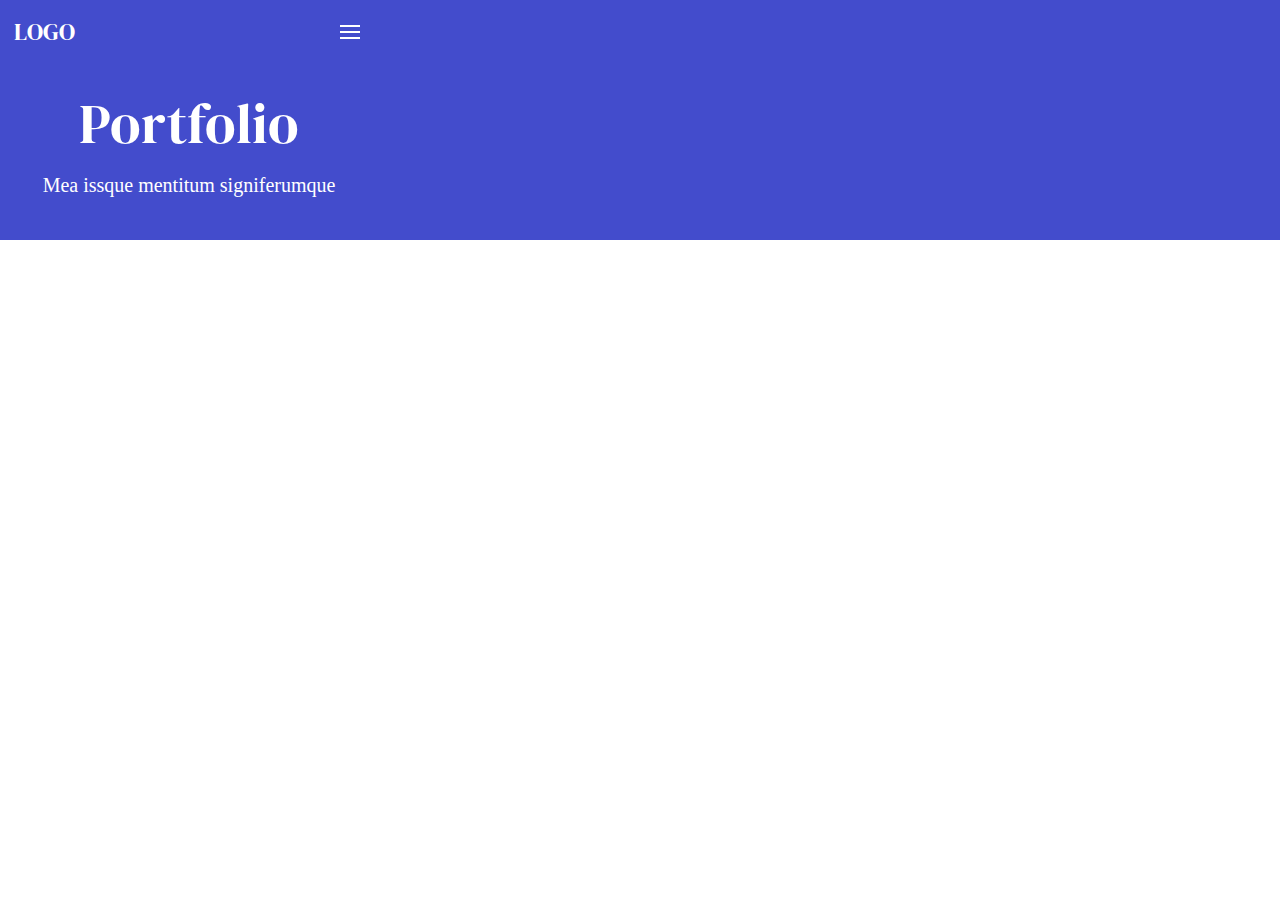
==== commit 283cef6f: "değişiklikler yapıldı." ====
--- a/index.html
+++ b/index.html
@@ -1,637 +1,27 @@
 <!DOCTYPE html>
 <html lang="en">
-
 <head>
     <meta charset="UTF-8">
     <meta http-equiv="X-UA-Compatible" content="IE=edge">
     <meta name="viewport" content="width=device-width, initial-scale=1.0">
-    <link rel="stylesheet" href="style/style.css">
     <link rel="preconnect" href="https://fonts.googleapis.com">
     <link rel="preconnect" href="https://fonts.gstatic.com" crossorigin>
-    <link href="https://fonts.googleapis.com/css2?family=DM+Sans:wght@400;700&family=DM+Serif+Display&display=swap"
-        rel="stylesheet">
-    <title>Document</title>
+    <link href="https://fonts.googleapis.com/css2?family=DM+Serif+Display&family=Montserrat:wght@700&family=Open+Sans&display=swap" rel="stylesheet">
+    <link rel="stylesheet" href="assets/css/style.css">
+    <title>Portfolio</title>
 </head>
-
 <body>
-    <div class="tempgrid">
-        <div class="asd div1"> </div>
-        <div class="asd div2"> </div>
-        <div class="asd div3"> </div>
-        <div class="asd div4"> </div>
-        <div class="asd div5"> </div>
-        <div class="asd div6"> </div>
-        <div class="asd div7"> </div>
-        <div class="asd div8"> </div>
-        <div class="asd div9"> </div>
-        <div class="asd div10"> </div>
-        <div class="asd div11"> </div>
-        <div class="asd div12"> </div>
-    </div>
-    <div class="parent">
-        <div class="asdd div20"> </div>
-        <div class="asdd div21"> </div>
-        <div class="asdd div22"> </div>
-        <div class="asdd div23"> </div>
-        <div class="asdd div24"> </div>
-        <div class="asdd div25"> </div>
-        <div class="asdd div26"> </div>
-        <div class="asdd div27"> </div>
-        <div class="asdd div28"> </div>
-        <div class="asdd div29"> </div>
-        <div class="asdd div30"> </div>
-        <div class="asdd div31"> </div>
-    </div>
-    <!-- Navbar Start -->
-    <nav>
-        <div class="container">
-            <a class="logo" href="#">
-                <img src="src/image/logo/LOGO.svg" alt="">
-            </a>
-            <input type="checkbox" name="" id="check">
-            <label for="check" class="checkbtn">
-                <img src="src/image/svg/hamburger.svg" alt="">
-            </label>
-            <ul class="dm-sans font-weight-700 font-size-16">
-                <a href="pages/about.html">
-                    <li>About</li>
-                </a>
-                <a href="pages/portfolio.html">
-                    <li>Portfolio</li>
-                </a>
-                <a href="#">
-                    <li>Blog</li>
-                </a>
-                <a href="#">
-                    <li>Contact</li>
-                </a>
-            </ul>
-            <a class="signupButton dm-sans font-weight-700 font-size-16 none jc-center ai-center" href="#">Sign up</a>
+    <nav class="nav">
+        <div class="top-bar">
+            <div class="first-bar">
+                <h4>LOGO</h4>    
+                <img src="assets/img/Combined Shape.svg" alt="Combined Shape">
+            </div>
+        </div>
+        <div class="blue-page-text">
+            <h2 class="nav-heading">Portfolio</h2>
+            <p class="nav-text">Mea issque mentitum signiferumque</p>
         </div>
     </nav>
-    <!-- Navbar Finish -->
-    <!-- Header Start -->
-    <header class="header">
-        <div class="container">
-            <div>
-                <h3 class="dm-sans font-weight-400 font-size-16 letter-spacing-03">expetenda</h3>
-                <h1 class="dm-serif font-weight-400 font-size-56">Duo veri eripuit honestatis</h1>
-                <p class="dm-sans font-weight-700 font-size-16">Duo stet possim quaerendum eu, cum in invenire platonem.
-                    An
-                    animal assentior nam, sed qualisque deterruisset ea.</p>
-                <a class="dm-sans font-weight-700 font-size-16" href="">Explore</a>
-            </div>
-            <div class="headerImage">
-                <img class="none" src="src/image/svg/clip-1.svg" alt="">
-                <img class="" src="src/image/svg/clip-1.svg" alt="">
-            </div>
-        </div>
-    </header>
-    <!-- Header Finish -->
-    <!-- About Start -->
-    <section class="about">
-        <div class="container">
-            <div class="aboutText">
-                <h2 class="dm-serif font-weight-400 font-size-40">Vivendo omnesque</h2>
-                <p class="dm-sans font-weight-400 font-size-20">Eu minim movet quodsi eum. Et vim dolore epicurei, ut
-                    aeque postea nam, at posse dicta est.</p>
-            </div>
-            <!-- Card 1 -->
-            <div class="cards">
-                <div class="card">
-                    <img src="src/image/svg/box.svg" alt="">
-                    <div class="cardContent">
-                        <h3 class="dm-serif font-weight-400 font-size-24">Quidam officiis</h3>
-                        <p class="dm-sans font-weight-400 font-size-16">Pro ad ubique erroribus, in modo mutat sed.
-                            Suscipit, natum animal qui et.</p>
-                        <a class="dm-sans font-weight-700 font-size-16" href="#">Learn more <img
-                                src="src/image/svg/arrow.svg" alt=""></a>
-                    </div>
-                </div>
-                <!-- Card 2 -->
-                <div class="card">
-                    <img src="src/image/svg/deliver.svg" alt="">
-                    <div class="cardContent">
-                        <h3 class="dm-serif font-weight-400 font-size-24">Mazim nemore</h3>
-                        <p class="dm-sans font-weight-400 font-size-16">An mel everti invenire intellegam, legendos
-                            consequuntur eu sit. </p>
-                        <a class="dm-sans font-weight-700 font-size-16" href="#">Learn more <img
-                                src="src/image/svg/arrow.svg" alt=""></a>
-                    </div>
-                </div>
-                <!-- Card 3 -->
-                <div class="card">
-                    <img src="src/image/svg/24.svg" alt="">
-                    <div class="cardContent">
-                        <h3 class="dm-serif font-weight-400 font-size-24">Idque maiestatis</h3>
-                        <p class="dm-sans font-weight-400 font-size-16">Diam facilisi insolens per cu, eos malorum
-                            voluptaria ei.</p>
-                        <a class="dm-sans font-weight-700 font-size-16" href="#">Learn more <img
-                                src="src/image/svg/arrow.svg" alt=""></a>
-                    </div>
-                </div>
-            </div>
-        </div>
-    </section>
-    <!-- About Finish -->
-    <!-- Aliquip Start -->
-    <section class="aliquip">
-        <div class="container">
-            <div class="aliquipText">
-                <h3 class="dm-sans font-weight-400 font-size-16">ALIQUIP</h3>
-                <h2 class="dm-serif font-weight-400 font-size-40">Graece postea</h2>
-                <p class="dm-sans font-weight-400 font-size-20">Eu Quo ex ocurreret quaerendum. Mel cu ancillae
-                    similique. Mei no ubique persecuti, at sit iusto aliquam interpretaris.</p>
-            </div>
-            <div class="clipCards">
-                <div class="clipCard flex fd-column">
-                    <img src="src/image/svg/clipList1.svg" alt="">
-                    <div>
-
-                        <h3 class="dm-serif font-weight-400 font-size-24">Nemore facilisi mediocrem at duo</h3>
-                        <p class="dm-sans font-weight-400 font-size-16">Dicat eripuit accumsan ad est. Facer facilisi
-                            ius
-                            ei, ea has cetero argumentum, vel at fugit
-                            temporibus. Deseruisse definitionem his et, an has veri integre abhorreant, nam alii
-                            epicurei
-                            et.</p>
-                        <a href="#" class="dm-sans font-weight-700 font-size-16">Learn more<img
-                                src="src/image/svg/arrow.svg" alt=""></a>
-                    </div>
-                </div>
-                <div class="clipCard flex fd-column">
-                    <img src="src/image/svg/clipList2.svg" alt="">
-                    <div>
-
-                        <h3 class="dm-serif font-weight-400 font-size-24">Dolorem habemus
-                            mandamus ponderum</h3>
-                        <p class="dm-sans font-weight-400 font-size-16">Dicat eripuit accumsan ad est. Facer facilisi
-                            ius
-                            ei, ea has cetero argumentum, vel at fugit
-                            temporibus. Deseruisse definitionem his et, an has veri integre abhorreant, nam alii
-                            epicurei
-                            et.</p>
-                        <a href="#" class="dm-sans font-weight-700 font-size-16">Learn more<img
-                                src="src/image/svg/arrow.svg" alt=""></a>
-                    </div>
-                </div>
-
-            </div>
-        </div>
-    </section>
-    <!-- Aliquip Finish -->
-    <!-- Molestiae Start -->
-    <section class="molestiae">
-        <div class="container">
-            <div class="molestiaeText flex fd-column ai-center">
-                <h3 class="dm-sans font-weight-400 font-size-16">MOLESTIAE</h3>
-                <h2 class="dm-serif font-weight-400 font-size-40">Fastidii iracundia</h2>
-                <p class="dm-sans font-weight-400 font-size-20 ta-center">Sit bonorum graecis convenire te, nec wisi
-                    assum novum eu. At sea dolorum constituto, ad solet pertinacia neglegentur.</p>
-            </div>
-            <div class="molestiaeCards flex fd-column">
-                <div class="molestiaeCard">
-                    <div class="molestiaeCardContent">
-                        <h3 class="dm-sans font-weight-400 font-size-16">Commune</h3>
-                        <h1 class="dm-serif font-weight-400 font-size-40">Ei mei fabellas
-                            gubergren</h1>
-                        <a href="#" class="dm-sans font-weight-700 font-size-16">Read more</a>
-                    </div>
-                    <img class="" src="src/image/jpg/molestiaeClip1.jpg" alt="">
-                    <img class="none" src="src/image/jpg/molestiae1.jpg" alt="">
-                </div>
-                <div class="molestiaeCard">
-                    <div class="molestiaeCardContent">
-                        <h3 class="dm-sans font-weight-400 font-size-16">Erroribus</h3>
-                        <h1 class="dm-serif font-weight-400 font-size-24">Cum ea debitis
-                            gubergren
-                            maluisset </h1>
-                        <a href="#" class="dm-sans font-weight-700 font-size-16"><img src="src/image/svg/plus.svg"
-                                alt=""></a>
-                    </div>
-                    <img src="src/image/jpg/molestiaeClip2.jpg" alt="">
-                    <img class="none" src="src/image/jpg/molestiae2.jpg" alt="">
-                </div>
-                <div class="molestiaeCard">
-                    <div class="molestiaeCardContent">
-                        <h3 class="dm-sans font-weight-400 font-size-16">Scripserit</h3>
-                        <h1 class="dm-serif font-weight-400 font-size-24">Dicam dolore
-                            cu mel erat
-                            timeam</h1>
-                        <a href="#" class="dm-sans font-weight-700 font-size-16"><img src="src/image/svg/plus.svg"
-                                alt=""></a>
-                    </div>
-                    <img src="src/image/jpg/molestiaeClip3.jpg" alt="">
-                    <img class="none" src="src/image/jpg/molestiae3.jpg" alt="">
-                </div>
-            </div>
-            <div class="molestiaeButton flex jc-center ">
-                <a href="#" class="flex jc-center ai-center dm-sans font-weight-700 font-size-16">All works</a>
-            </div>
-            <div class="molestiaeBottom flex fd-column">
-                <img src="src/image/jpg/clip-log-out.jpg" alt="">
-                <div>
-
-                    <h1 class="dm-serif font-weight-400 font-size-40">Nemore facilisi
-                        mediocrem at duo</h1>
-                    <h2 class="dm-sans font-weight-400 font-size-20">Dicat eripuit accumsan ad est. Facer facilisi ius
-                        ei,
-                        ea has cetero argumentum, vel at fugit
-                        temporibus. </h2>
-                    <div class="molestiaeBottomDescriptions">
-
-                        <div class="molestiaeBottomDescription mb-26">
-                            <img src="src/image/svg/checktime.svg" alt="">
-                            <h3 class="dm-serif font-weight-400 font-size-24">Tacimates</h3>
-                            <p class="dm-sans font-weight-400 font-size-16">Erroribus vituperatoribus no eos, no nobis
-                                alienum
-                                per.</p>
-                        </div>
-                        <div class="molestiaeBottomDescription">
-                            <img src="src/image/svg/cargo.svg" alt="">
-                            <h3 class="dm-serif font-weight-400 font-size-24">Recusabo</h3>
-                            <p class="dm-sans font-weight-400 font-size-16">Dolor contentiones qui ei, exerci dissentiet
-                                comprehensam eum ne. </p>
-                        </div>
-                    </div>
-                </div>
-            </div>
-
-        </div>
-
-    </section>
-    <!-- Molestiae Finish-->
-    <!-- Scripserit Start -->
-    <section class="scripserit">
-        <div class="container flex fd-column">
-            <div>
-                <h3 class="dm-sans font-weight-400 font-size-16 letter-spacing-03 uppercase">SCRIPSERIT</h3>
-                <h2 class="dm-serif font-weight-400 font-size-40">Unum porro
-                    audiam at vel</h2>
-                <p class="dm-sans font-weight-400 font-size-20 ">Mea an decore veritus probatus. Nec ea affert verterem.
-                    Vix
-                    probo semper et, mea simul graeco diceret te. Qui no stet ferri qualisque.</p>
-                <a href="#" class="flex jc-center ai-center dm-sans font-weight-700 font-size-16">Explore</a>
-            </div>
-        </div>
-        <img src="src/image/jpg/Bitmap.jpg" alt="">
-    </section>
-    <!-- Scripserit Finish-->
-    <!-- Staff Start -->
-    <section class="staff">
-        <div class="container flex fd-column ai-center">
-            <h2 class="dm-sans font-weight-400 font-size-16 letter-spacing-03 uppercase">SCRIPSERIT</h2>
-            <h1 class="dm-serif font-weight-400 font-size-40">Sit alii tantas</h1>
-            <h4 class="dm-sans font-weight-400 font-size-20 ta-center">Vix habeo scaevola percipitur ne, qui noster
-                abhorreant ne,
-                mea in dicant eligendi evertitur.</h4>
-            <div class="staffCards">
-                <div class="staffCard">
-                    <div class="staffImg">
-                        <img src="src/image/jpg/staff1.jpg" alt="">
-                    </div>
-                    <h3 class="dm-serif font-weight-400 font-size-24">Athar Malakooti</h3>
-                    <div class="staffCardContent flex jc-between">
-                        <p class="dm-sans font-weight-400 font-size-16">Manager</p>
-                        <div class="flex">
-                            <img src="src/image/svg/facebooksvg.svg" alt="">
-                            <img src="src/image/svg/twitter.svg" alt="">
-                            <img src="src/image/svg/instagram.svg" alt="">
-                        </div>
-                    </div>
-
-                </div>
-                <div class="staffCard">
-                    <div class="staffImg">
-                        <img src="src/image/jpg/staff2.jpg" alt="">
-                    </div>
-                    <h3 class="dm-serif font-weight-400 font-size-24">Benito Noboa</h3>
-                    <div class="staffCardContent flex jc-between">
-                        <p class="dm-sans font-weight-400 font-size-16">Designer</p>
-                        <div class="flex">
-                            <img src="src/image/svg/facebooksvg.svg" alt="">
-                            <img src="src/image/svg/twitter.svg" alt="">
-                            <img src="src/image/svg/instagram.svg" alt="">
-                        </div>
-                    </div>
-
-                </div>
-                <div class="staffCard">
-                    <div class="staffImg">
-                        <img src="src/image/jpg/staff3.jpg" alt="">
-                    </div>
-                    <h3 class="dm-serif font-weight-400 font-size-24">Meng Ru</h3>
-                    <div class="staffCardContent flex jc-between">
-                        <p class="dm-sans font-weight-400 font-size-16">Developer</p>
-                        <div class="flex">
-                            <img src="src/image/svg/facebooksvg.svg" alt="">
-                            <img src="src/image/svg/twitter.svg" alt="">
-                            <img src="src/image/svg/instagram.svg" alt="">
-                        </div>
-                    </div>
-
-                </div>
-            </div>
-    </section>
-    <!-- Staff Finish -->
-    <!-- Materials Start -->
-    <section class="materials">
-        <div class="container">
-            <h2 class="dm-sans font-weight-400 font-size-16 letter-spacing-03 uppercase ta-center">Ad falli</h2>
-            <h1 class="dm-serif font-weight-400 font-size-40 ta-center">Aliquid menandri</h1>
-            <h4 class="dm-sans font-weight-400 font-size-20 ta-center">Usu vocent copiosae ut. No nihil munere eum. Et
-                vel epicuri detracto indoctum, et fierent pericula vim.</h4>
-            <div class="materialsCards flex fd-column">
-                <div class="materialsCard flex">
-                    <img src="src/image/svg/book.svg" alt="">
-                    <div>
-                        <h3 class="dm-serif font-weight-400 font-size-24">Quaestio</h3>
-                        <p class="dm-sans font-weight-400 font-size-16">Ad mutat quaestio erroribus eam, ei mea modus
-                            volumus</p>
-                    </div>
-                </div>
-                <div class="materialsCard flex">
-                    <img src="src/image/svg/paperclip.svg" alt="">
-                    <div>
-                        <h3 class="dm-serif font-weight-400 font-size-24">Quaestio</h3>
-                        <p class="dm-sans font-weight-400 font-size-16">Ad mutat quaestio erroribus eam, ei mea modus
-                            volumus</p>
-                    </div>
-                </div>
-                <div class="materialsCard flex">
-                    <img src="src/image/svg/star.svg" alt="">
-                    <div>
-                        <h3 class="dm-serif font-weight-400 font-size-24">Quaestio</h3>
-                        <p class="dm-sans font-weight-400 font-size-16">Ad mutat quaestio erroribus eam, ei mea modus
-                            volumus</p>
-                    </div>
-                </div>
-                <div class="materialsCard flex">
-                    <img src="src/image/svg/mail.svg" alt="">
-                    <div>
-                        <h3 class="dm-serif font-weight-400 font-size-24">Quaestio</h3>
-                        <p class="dm-sans font-weight-400 font-size-16">Ad mutat quaestio erroribus eam, ei mea modus
-                            volumus</p>
-                    </div>
-                </div>
-                <div class="materialsCard flex">
-                    <img src="src/image/svg/balloon.svg" alt="">
-                    <div>
-                        <h3 class="dm-serif font-weight-400 font-size-24">Quaestio</h3>
-                        <p class="dm-sans font-weight-400 font-size-16">Ad mutat quaestio erroribus eam, ei mea modus
-                            volumus</p>
-                    </div>
-                </div>
-                <div class="materialsCard flex">
-                    <img src="src/image/svg/gear.svg" alt="">
-                    <div>
-                        <h3 class="dm-serif font-weight-400 font-size-24">Quaestio</h3>
-                        <p class="dm-sans font-weight-400 font-size-16">Ad mutat quaestio erroribus eam, ei mea modus
-                            volumus</p>
-                    </div>
-                </div>
-            </div>
-        </div>
-    </section>
-    <!-- Materials Finish -->
-    <!-- Boss Start -->
-    <section class="boss">
-        <div class="container bossContainer">
-            <div class="bossImage flex jc-center ai-center">
-                <div class="flex fd-column">
-                    <img src="src/image/svg/arrow-white-left.svg" alt="">
-                    <img src="src/image/svg/arrow-white-right.svg" alt="">
-                </div>
-                <img src="src/image/jpg/boss.jpg" alt="">
-            </div>
-            <div>
-                <h1 class="dm-sans font-weight-400 font-size-16 letter-spacing-03 uppercase">Dicta omnes</h1>
-                <h2 class="dm-serif font-weight-400 font-size-24">Mea iisque mentitum signiferumque te, sed commune
-                    erroribus scripserit ut, vocibus facilis sea an.
-                    Fabulas invenire partiendo eu ius. Sale veritus cu est, homero perpetua.</h2>
-                <h3 class="dm-sans font-weight-400 font-size-20">Emlen Beaver</h3>
-                <h4 class="dm-sans font-weight-400 font-size-16">Goggle</h4>
-            </div>
-        </div>
-    </section>
-    <!-- Boss Finish -->
-    <!-- Contact Us Start -->
-    <section class="contactus">
-        <div class="container">
-            <div class="contactusText flex fd-column ai-center">
-                <h3 class="dm-sans font-weight-400 font-size-16 uppercase">petentium</h3>
-                <h2 class="dm-serif font-weight-400 font-size-40">Contentiones</h2>
-                <p class="dm-sans font-weight-400 font-size-20 ta-center">Zril petentium sit at, vel at quis corrumpit.
-                    At facilisi contentiones per.</p>
-            </div>
-            <div class="flex fd-column jc-center ai-center gap-33 mb-66 contactusBrands">
-                <a href="#">
-                    <img src="src/image/svg/facebookColored.svg" alt="">
-                </a>
-                <a href="#">
-                    <img src="src/image/svg/googleColored.svg" alt="">
-                </a>
-                <a href="#">
-                    <img src="src/image/svg/nytColored.svg" alt="">
-                </a>
-                <a href="#">
-                    <img src="src/image/svg/spotifyColored.svg" alt="">
-                </a>
-                <a href="#">
-                    <img src="src/image/svg/airbnbColored.svg" alt="">
-                </a>
-            </div>
-            <div class="contactusButton flex jc-center">
-                <a class="dm-sans font-weight-700 font-size-16 flex jc-center ai-center" href="#">Contact us</a>
-            </div>
-        </div>
-    </section>
-    <!-- Contact Us Finish -->
-    <!-- Blog Start -->
-    <section class="blog">
-        <div class="container">
-            <div class="blogText">
-                <h3 class="dm-sans font-weight-400 font-size-16 uppercase letter-spacing-03">novum</h3>
-                <h2 class="dm-serif font-weight-400 font-size-40">Sed wisi persius</h2>
-            </div>
-            <div class="blogCards flex fd-column">
-                <div class="blogCard">
-                    <img src="src/image/jpg/blog1.jpg" alt="">
-                    <img class="none" src="src/image/jpg/blog4.jpg" alt="">
-                    <div class="blogCardText">
-                        <h3 class="dm-sans font-weight-400 font-size-16">Eloquentiam</h3>
-                        <p class="dm-serif font-weight-400 font-size-24">Ea cum vide impetus
-                            deserunt.</p>
-                        <div class="blogButton">
-                            <a class="dm-sans font-weight-400 font-size-16 flex ai-center" href="#">Learn more <img
-                                    src="src/image/svg/arrow.svg" alt=""></a>
-                        </div>
-                    </div>
-                </div>
-                <div class="blogCard">
-                    <img src="src/image/jpg/blog2.jpg" alt="">
-                    <img class="none" src="src/image/jpg/blog3.jpg" alt="">
-                    <div class="blogCardText">
-                        <h3 class="dm-sans font-weight-400 font-size-16">Dolorem</h3>
-                        <p class="dm-serif font-weight-400 font-size-24">Inciderint temporibus
-                            id mel</p>
-                        <div class="blogButton">
-                            <a class="dm-sans font-weight-400 font-size-16 flex ai-center" href="#">Learn more <img
-                                    src="src/image/svg/arrow.svg" alt=""></a>
-                        </div>
-                    </div>
-                </div>
-            </div>
-            <div class="blogButtonDown flex jc-center dm-sans font-weight-700 font-size-16">
-                <a class="flex jc-center ai-center" href="#">Read all</a>
-            </div>
-        </div>
-    </section>
-    <!-- Blog Finish -->
-    <!-- Portfolio Start -->
-    <section class="portfolio">
-        <div class="container flex fd-column portfolioContainer">
-            <div class="portfolioText">
-                <h3 class="dm-sans font-weight-400 font-size-16 uppercase letter-spacing-03">viderer</h3>
-                <h2 class="dm-serif font-weight-400 font-size-24">His cu tamquam dolorum
-                    veritus, porro assum
-                    docendi te mei</h2>
-                <div class="flex ai-center">
-                    <a href="#" class="instagramButton">
-                        <img id="instagram" src="src/image/svg/instagramBlue.svg" alt="">
-                    </a>
-                    <a href="#" class="dm-sans font-weight-400 font-size-16">
-                        @design_team
-                    </a>
-                </div>
-
-            </div>
-            <div class="portfolioImages flex fd-column ai-center gap-20">
-                <div class="portfolioImage ">
-                    <img src="src/image/jpg/portfolio1.jpg" alt="">
-                </div>
-                <div class="portfolioImage">
-                    <img src="src/image/jpg/portfolio2.jpg" alt="">
-                </div>
-                <div class="portfolioImage">
-                    <img src="src/image/jpg/portfolio3.jpg" alt="">
-                </div>
-            </div>
-        </div>
-    </section>
-    <!-- Portfolio Finish -->
-    <!-- Contact Start-->
-    <section class="contact">
-        <div class="container contactContainer">
-            <div class="contactText">
-                <div>
-                    <h3 class="dm-sans font-weight-400 font-size-16 uppercase letter-spacing-03">maiestatis</h3>
-                    <h2 class="dm-serif font-weight-400 font-size-40">Mei ei tollit
-                        epicurei invenire</h2>
-                    <p class="dm-sans font-weight-400 font-size-20">Et vim graeco principes. Cu dico nullam pri. Duo
-                        stet
-                        possim quaerendum eu, cum in invenire platonem.
-                        An animal assentior nam.</p>
-                    <form action="" class="dm-sans font-weight-400 font-size-16">
-                        <input type="email" placeholder="Email">
-                    </form>
-                    <a href="#" class="dm-sans font-weight-700 font-size-16 flex jc-center ai-center">Subscribe</a>
-
-                </div>
-                <img class="none" src="src/image/svg/bicycle.svg" alt="">
-                <img src="src/image/svg/clipBicycle.svg" alt="">
-
-            </div>
-            <div class="contactForm flex fd-column">
-                <div class="contactFormFirst">
-                    <img class="map" src="src/image/jpg/clipMap.jpg" alt="">
-                    <img class="map none" src="src/image/jpg/map.jpg" alt="">
-                    <img class="location" src="src/image/svg/location.svg" alt="">
-                </div>
-                <div class="contactFormSecond">
-                    <h3 class="dm-sans font-weight-400 font-size-16 uppercase letter-spacing-03">ancillae</h3>
-                    <h2 class="dm-serif font-weight-400 font-size-40">Scribentur</h2>
-                    <form action="" class="dm-sans font-weight-400 font-size-16 flex fd-column">
-                        <input type="email" placeholder="Email">
-                        <textarea name="" id="" cols="30" rows="10" placeholder="Message"></textarea>
-                    </form>
-
-                    <a href="#" class="dm-sans font-weight-700 font-size-16 flex jc-center ai-center">Submit</a>
-                </div>
-            </div>
-        </div>
-    </section>
-    <!-- Contact Finish-->
-    <!-- Footer Start -->
-    <section class="footer">
-        <div class="container">
-            <div class="footerContainer flex fd-column">
-                <div class="footerLeft">
-                    <a href="#">
-                        <img src="src/image/logo/LOGOblack.svg" alt=""></a>
-                    <p class="dm-sans font-weight-400 font-size-16">Pro eu apeirian suavitate dissentiet, qui dicunt
-                        ancillae id, ne mea homero persequeris.</p>
-                    <div class="flex gap-10">
-                        <a href="#">
-                            <img src="src/image/svg/facebooksvg.svg" alt="">
-                        </a>
-                        <a href="#">
-                            <img src="src/image/svg/twitter.svg" alt="">
-                        </a>
-                        <a href="#">
-                            <img src="src/image/svg/instagram.svg" alt="">
-                        </a>
-                    </div>
-                </div>
-                <div class="footerMid flex">
-                    <div class="midLeft">
-                        <h3 class="dm-sans font-weight-700 font-size-16">Causae</h3>
-                        <ul>
-                            <li><a href="#" class="dm-sans font-weight-400 font-size-16">Doming</a></li>
-                            <li><a href="#" class="dm-sans font-weight-400 font-size-16">Dicunt</a></li>
-                            <li><a href="#" class="dm-sans font-weight-400 font-size-16">Feugait</a></li>
-                            <li><a href="#" class="dm-sans font-weight-400 font-size-16">Scripta</a></li>
-                        </ul>
-                    </div>
-                    <div class="midRight">
-                        <h3 class="dm-sans font-weight-700 font-size-16">Aperiri</h3>
-                        <ul>
-                            <li><a href="#" class="dm-sans font-weight-400 font-size-16">Postulant</a></li>
-                            <li><a href="#" class="dm-sans font-weight-400 font-size-16">Affert</a></li>
-                            <li><a href="#" class="dm-sans font-weight-400 font-size-16">Audire</a></li>
-                            <li><a href="#" class="dm-sans font-weight-400 font-size-16">Quaestio</a></li>
-                        </ul>
-                    </div>
-
-                </div>
-                <div class="footerRight flex fd-column">
-                    <div class="rightFirst flex ai-start ">
-                        <img src="src/image/jpg/footer1.jpg" alt="">
-                        <div>
-                            <p class="dm-sans font-weight-400 font-size-16">Ius delectus instructior eu, eu eum mentitum
-                                percipit forensibus</p>
-                            <h6 class="dm-sans font-weight-700 font-size-12">July 15, 2019</h6>
-                        </div>
-                    </div>
-                    <div class="rightFirst flex ai-start ">
-                        <img src="src/image/jpg/footer2.jpg" alt="">
-                        <div>
-                            <p class="dm-sans font-weight-400 font-size-16">Ius delectus instructior eu, eu eum mentitum
-                                percipit forensibus</p>
-                            <h6 class="dm-sans font-weight-700 font-size-12">July 15, 2019</h6>
-                        </div>
-                    </div>
-                </div>
-            </div>
-        </div>
-        <div class="footerBottom flex fd-column">
-            <p class="dm-sans font-weight-400 font-size-16">Created by Laaqiq</p>
-            <p class="dm-sans font-weight-400 font-size-16">&copy; LOGO, 2019. All rights reserved.</p>
-        </div>
-    </section>
-    <!-- Footer Finish -->
-
-
 </body>
-
 </html>--- a/assets/css/style.css
+++ b/assets/css/style.css
@@ -0,0 +1,120 @@
+*{
+    margin: 0;
+    padding: 0;
+}
+
+.nav {
+    background-color: #434CCC;
+    height: 240px;
+}
+
+.top-bar {
+    height: 64px;
+    display: flex;
+    align-items: center;
+    margin: 0 15px 0 14px;
+}
+
+.first-bar {
+    display: flex;
+    align-items: center;
+    height: 32px;
+    width: 346px;
+    justify-content: space-between;
+}
+
+nav div div h4 {
+    color: white;
+    font-weight: 400;
+    width: 62px;
+    height: 32px;
+    font-size:24px; 
+    font-family: 'DM Serif Display';
+    line-height: 32px;
+}
+
+nav div div img {
+    width: 20px;
+    height: 14px;
+}
+
+.blue-page-text {
+    margin: 28px 20px 0px 23px;
+    width: 332px;
+    height: 109px;
+    text-align: center;
+}
+
+.nav-heading {
+    margin-bottom: 13px;
+    font-size: 56px;
+    height: 64px;
+    font-weight: 400;
+    color: white;
+    font-family: 'DM Serif Display';
+    text-align: center;
+    line-height: 64px;
+}
+
+.nav-text {
+    color: white;
+    font-family: 'DM Sans';
+    font-weight: 400;
+    font-size: 20px;
+    height: 32px;
+    line-height: 32px;
+}
+
+/* For Desktop */
+
+@media only screen and (min-width: 1400px) {
+    .nav {
+        height: 304px;
+    }
+    .top-bar {
+        height: 80px;
+        display: flex;
+        align-items: center;
+        text-align: center;
+        margin: auto 0;
+    }  
+    .first-bar {
+        display: flex;
+        height: 48px;
+        width: 1170px;
+        justify-content: space-between;
+        align-items: center;
+        margin: 0 auto;
+    }
+    
+    nav div div h4 {
+        color: white;
+        font-size: 40px;
+        font-family: 'DM Serif Display';
+        text-align: center;
+        width: 102px;
+        height: 48px;
+        line-height: 48px;
+    }
+    
+    nav div div img {
+        width: 170px;
+        height: 22px;
+    }
+    
+    .blue-page-text {
+        height: 122px;
+        margin: 0 auto;
+        text-align: center;
+        margin-top: 47px;
+        margin-bottom: 55px;
+    }
+    
+    .nav-heading {
+        margin-bottom: 13px;
+        font-size: 72px;
+        height: 80px;
+        line-height: 80px;
+    }
+
+}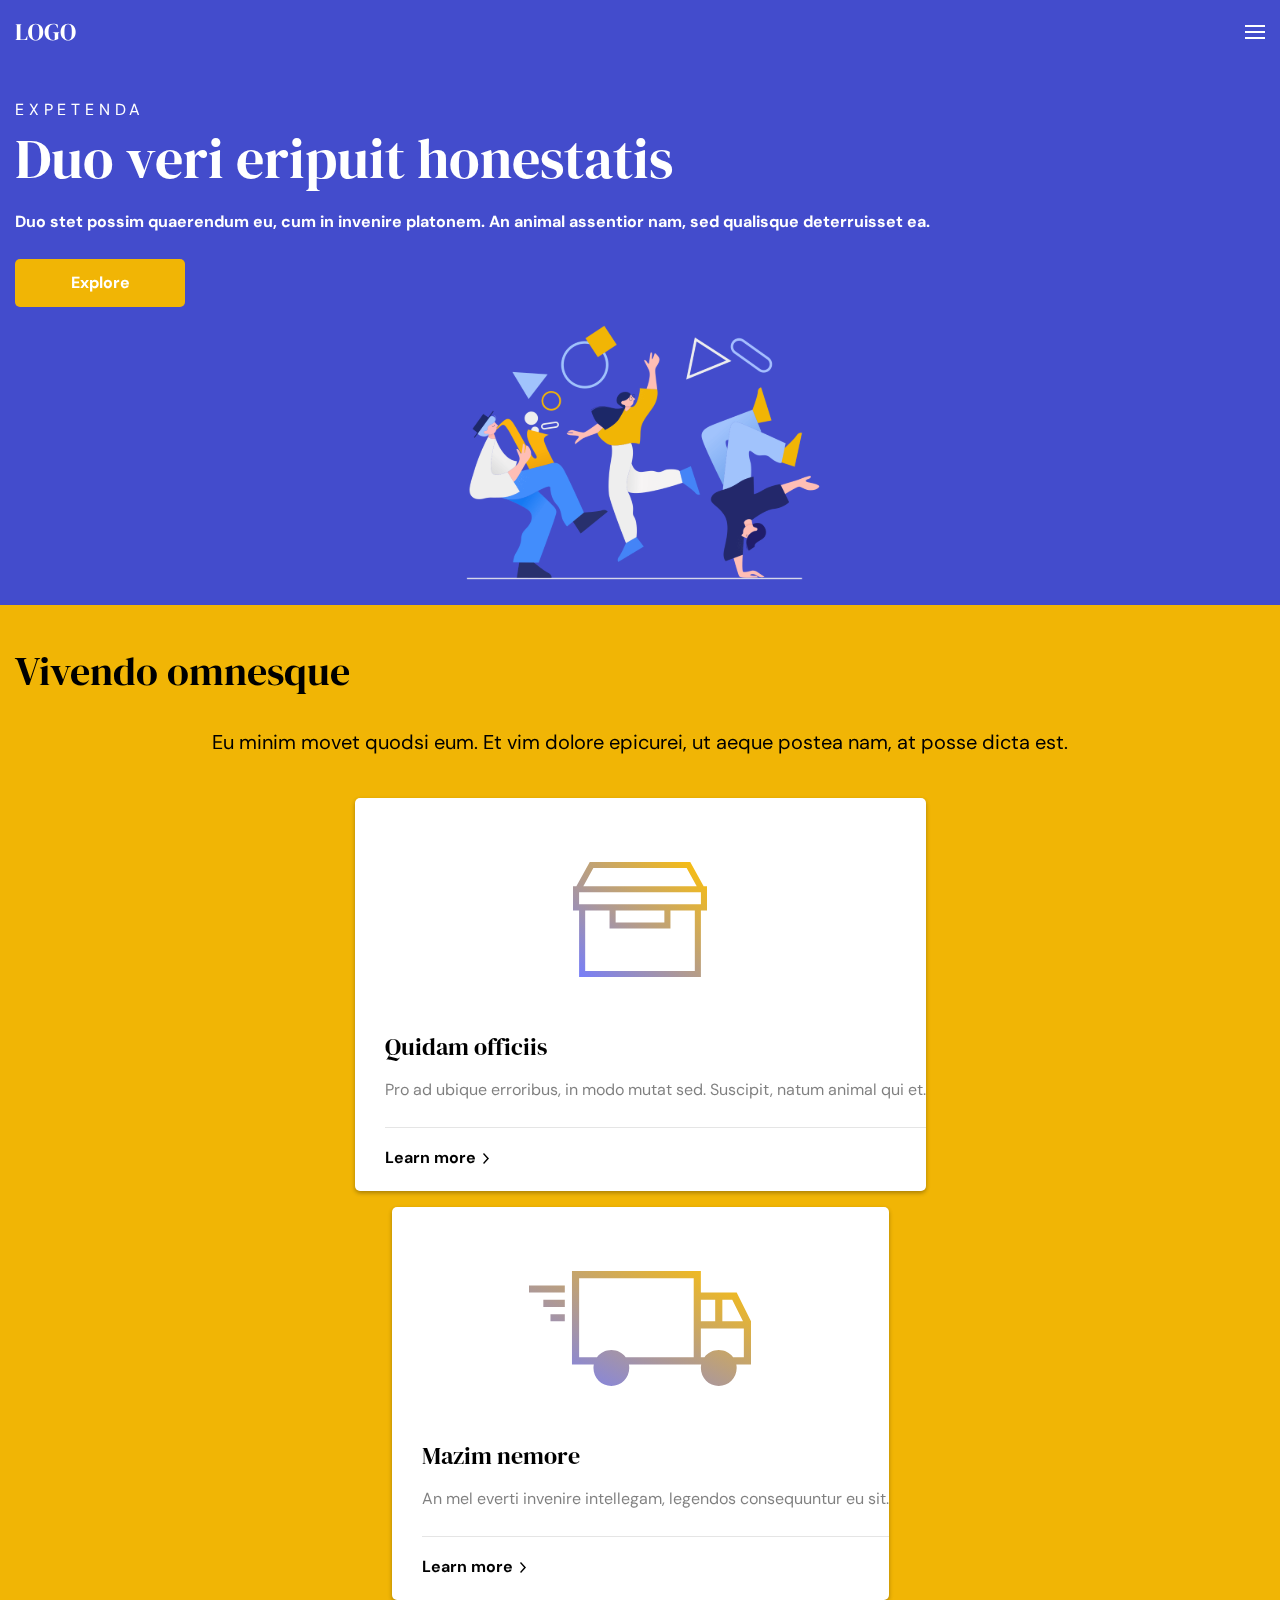
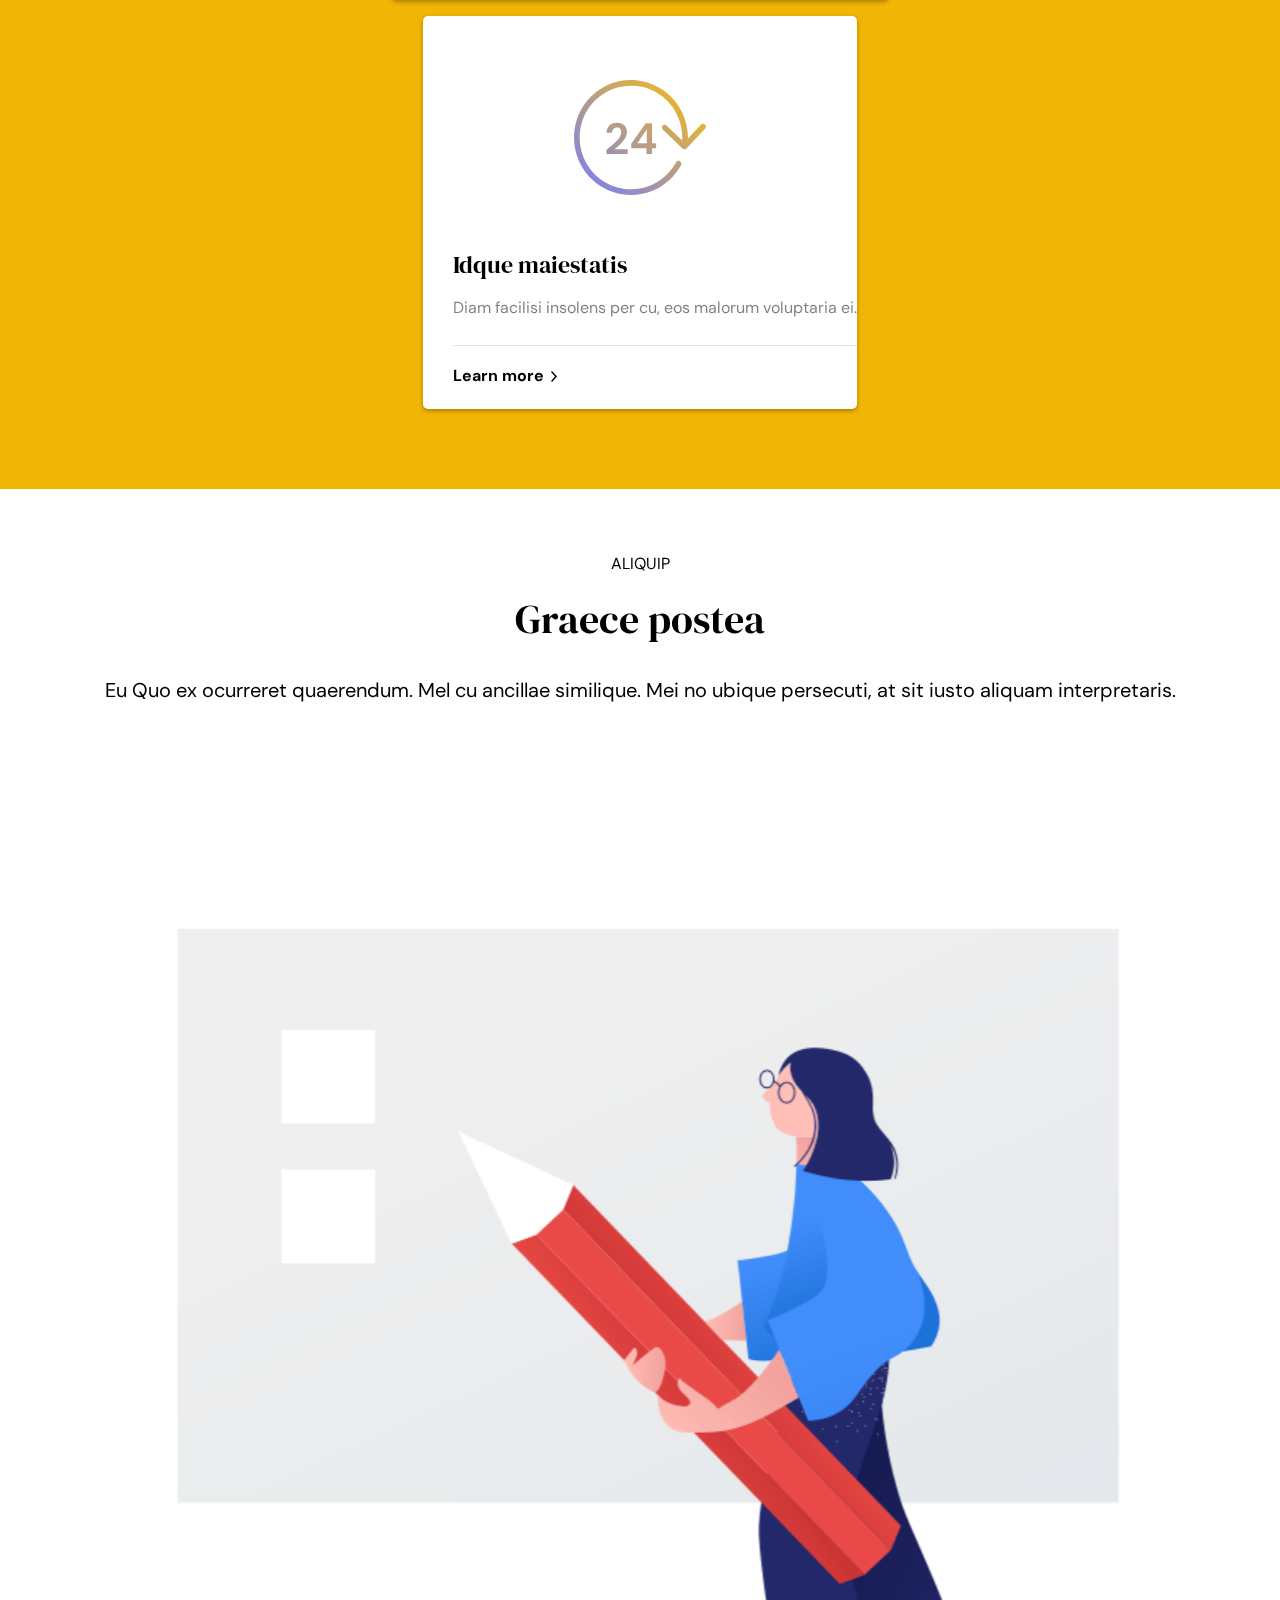
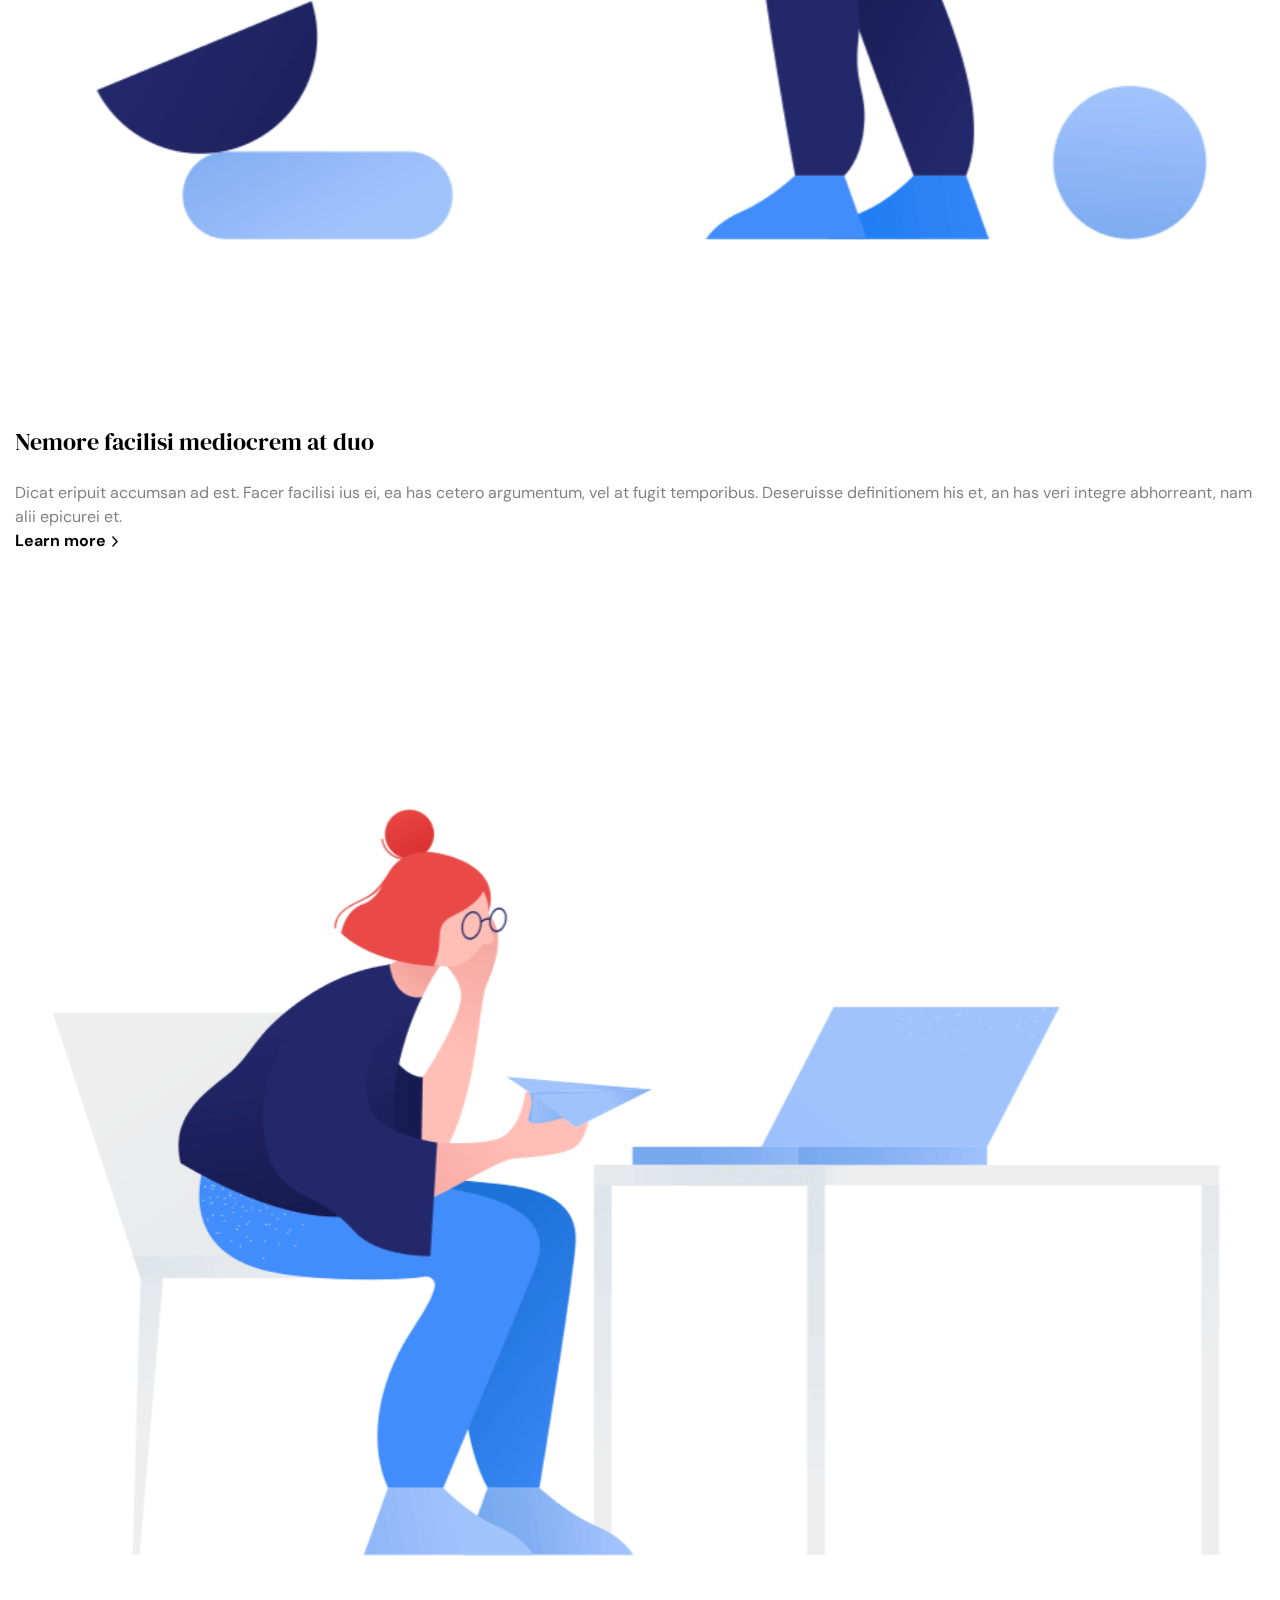
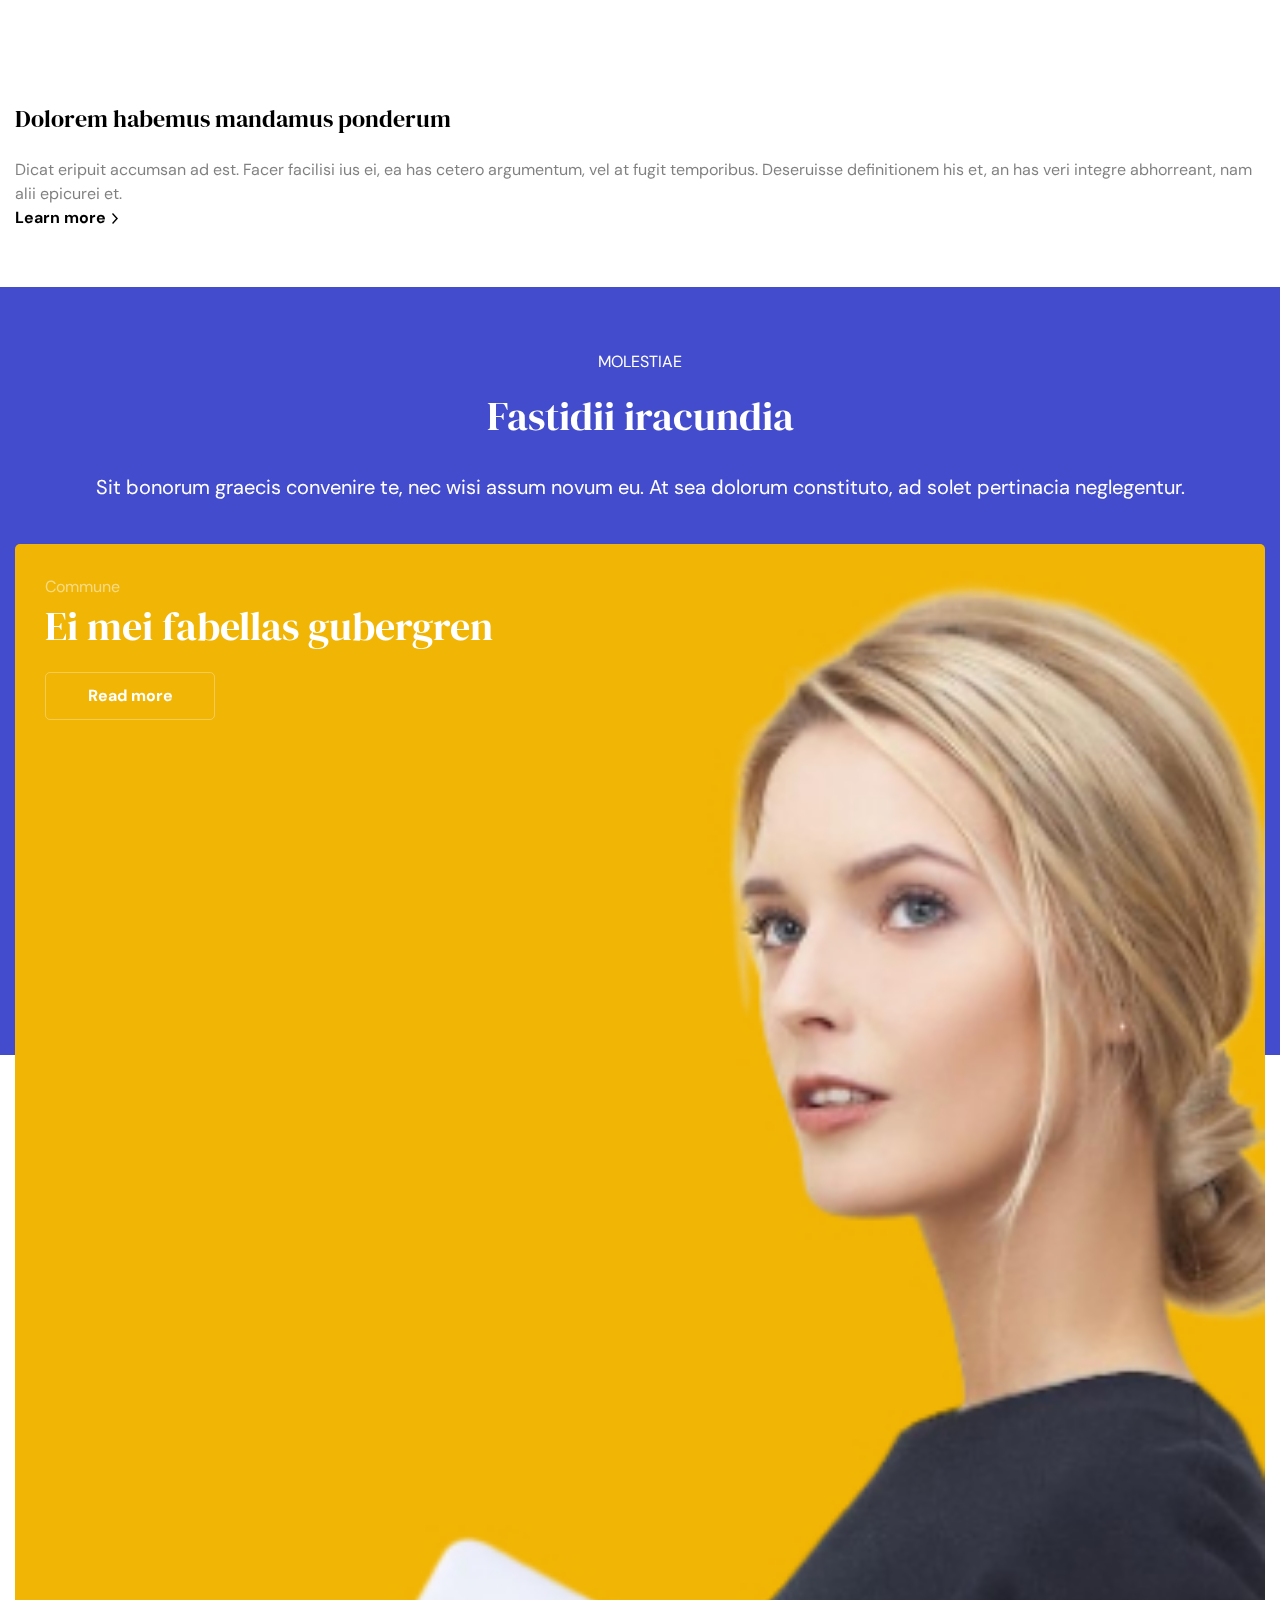
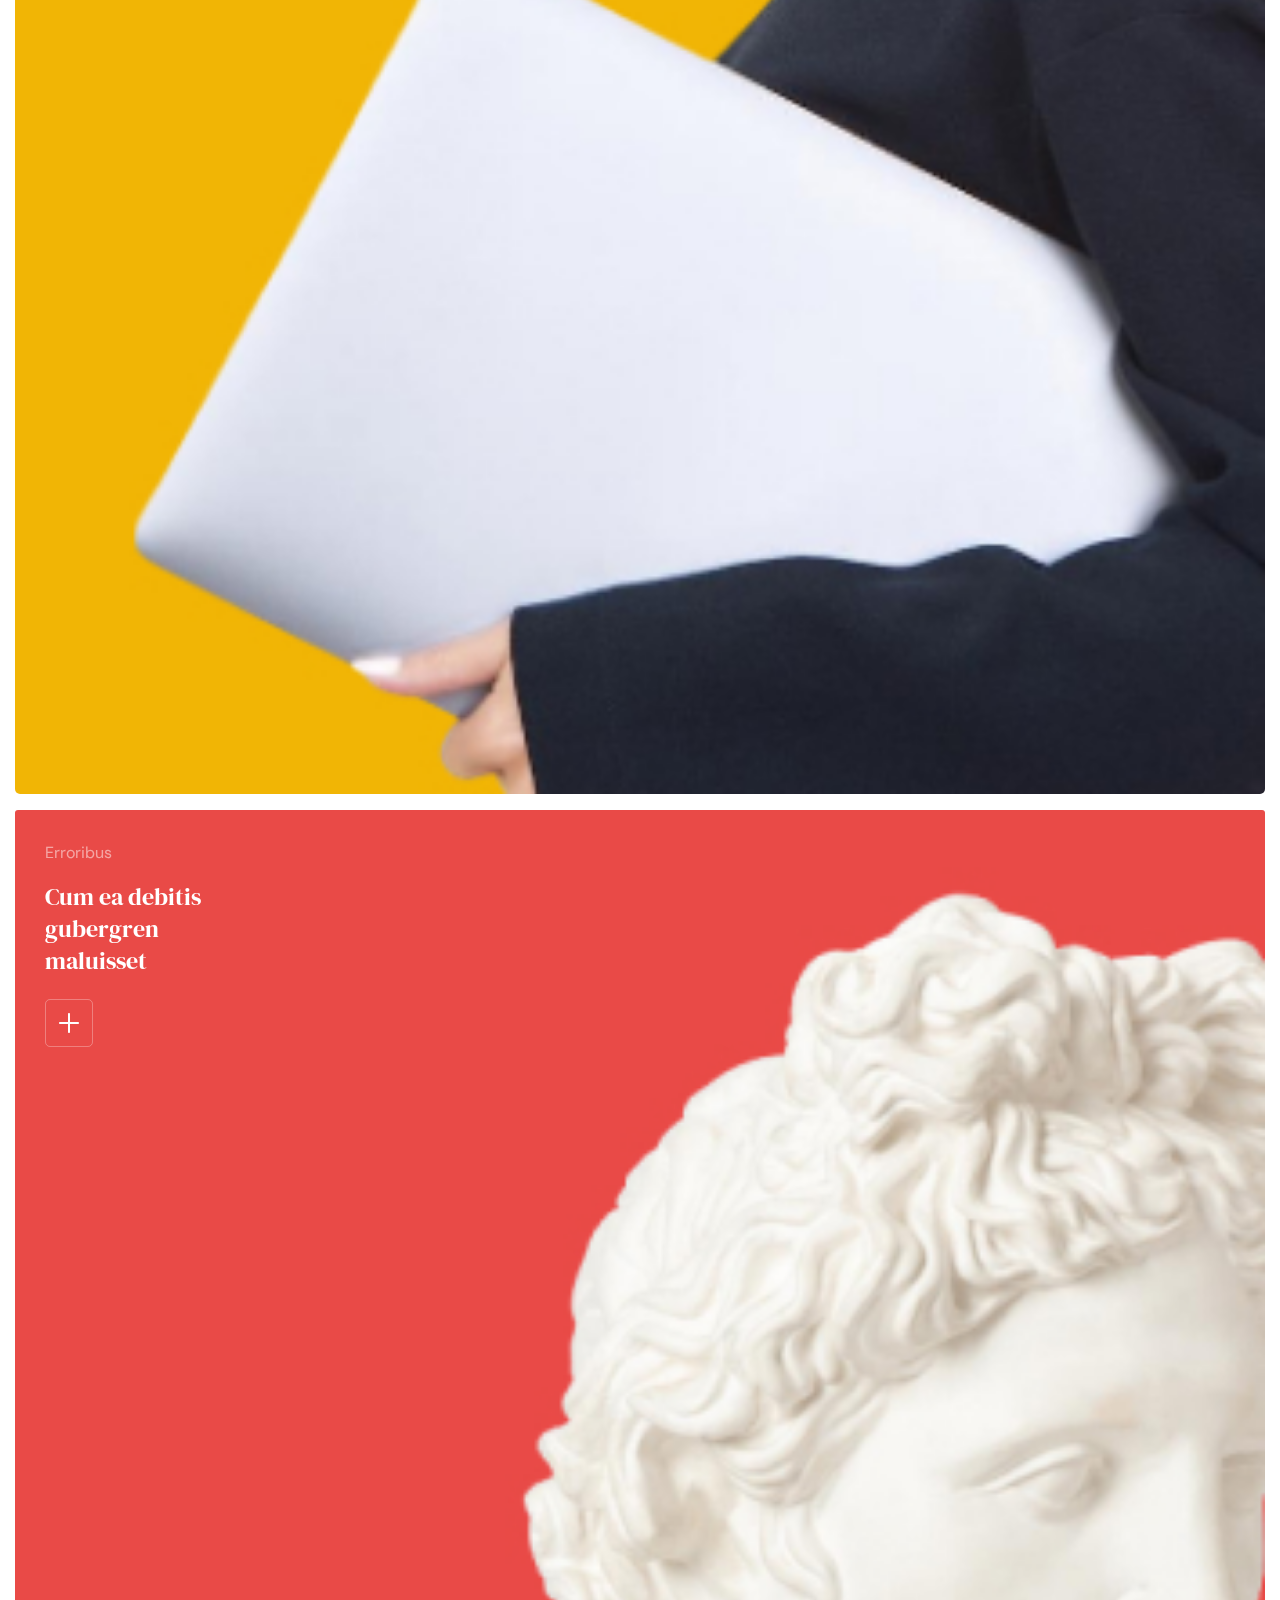
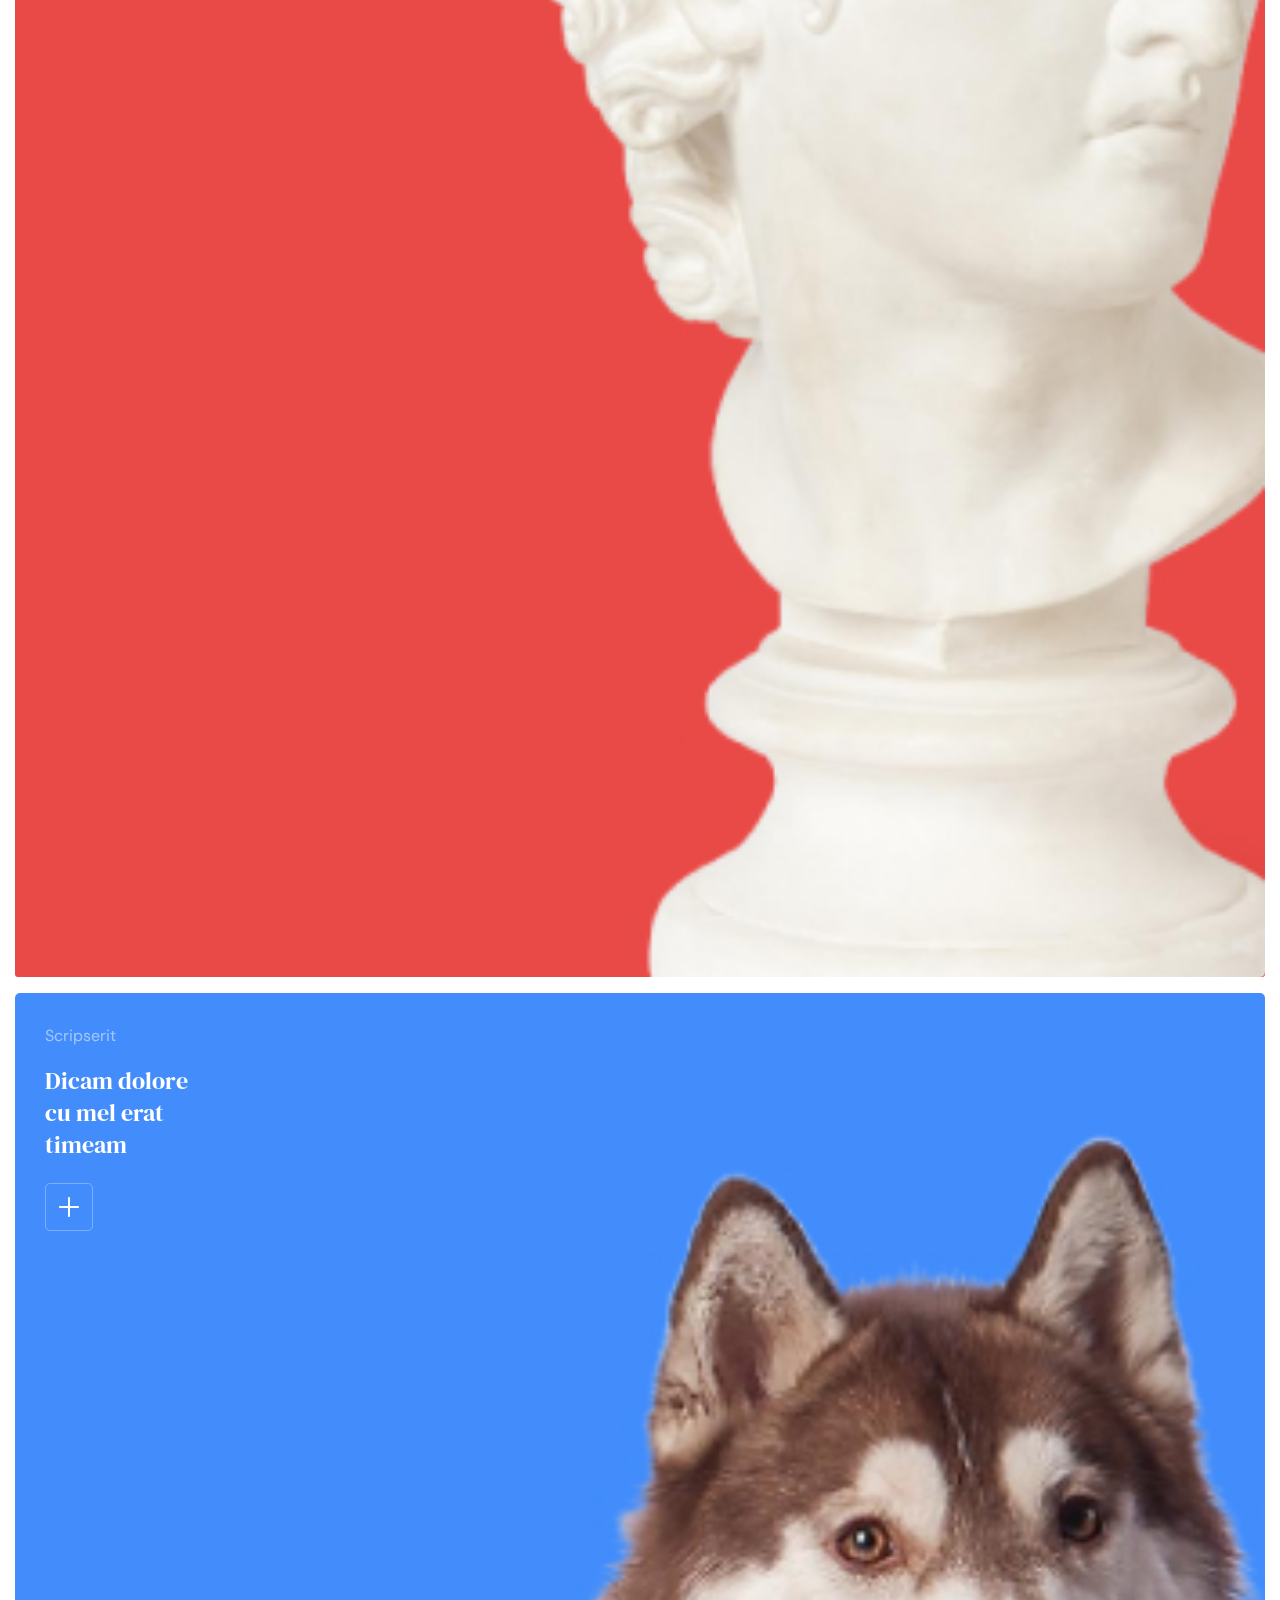
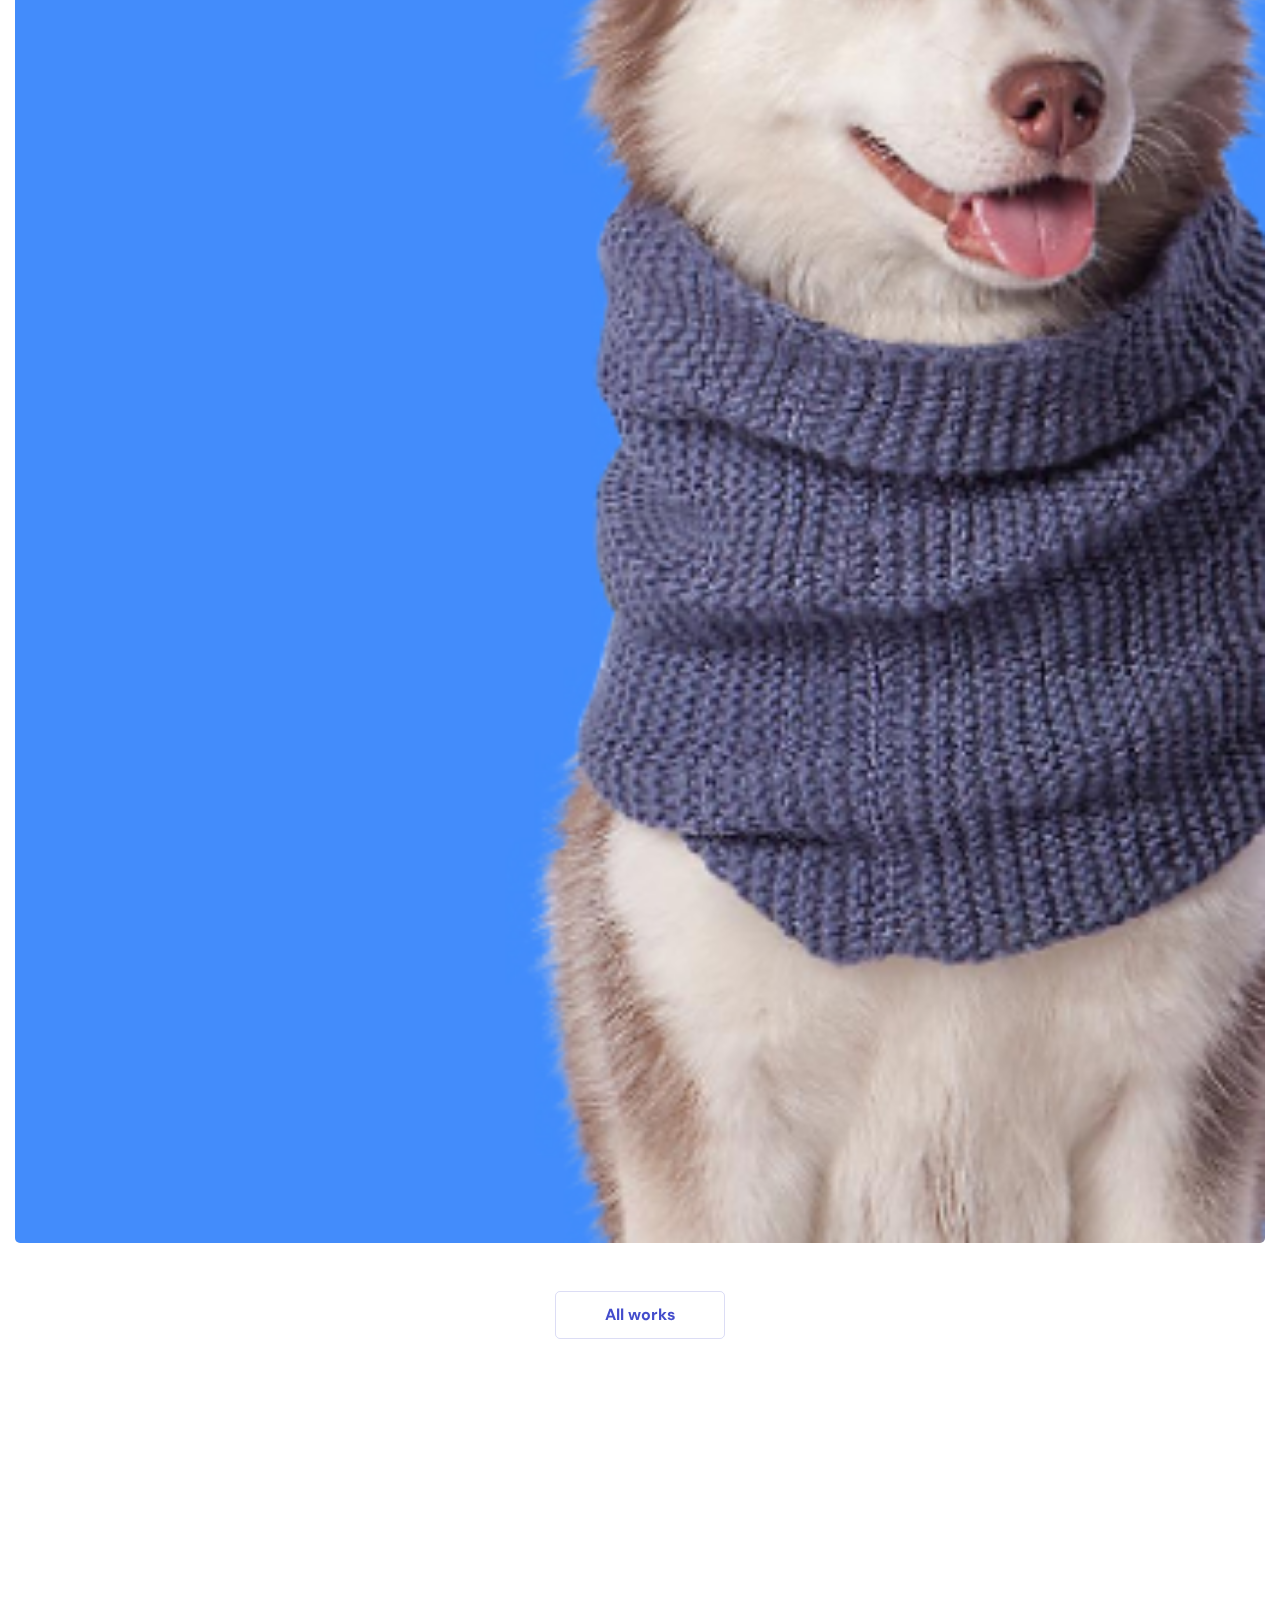
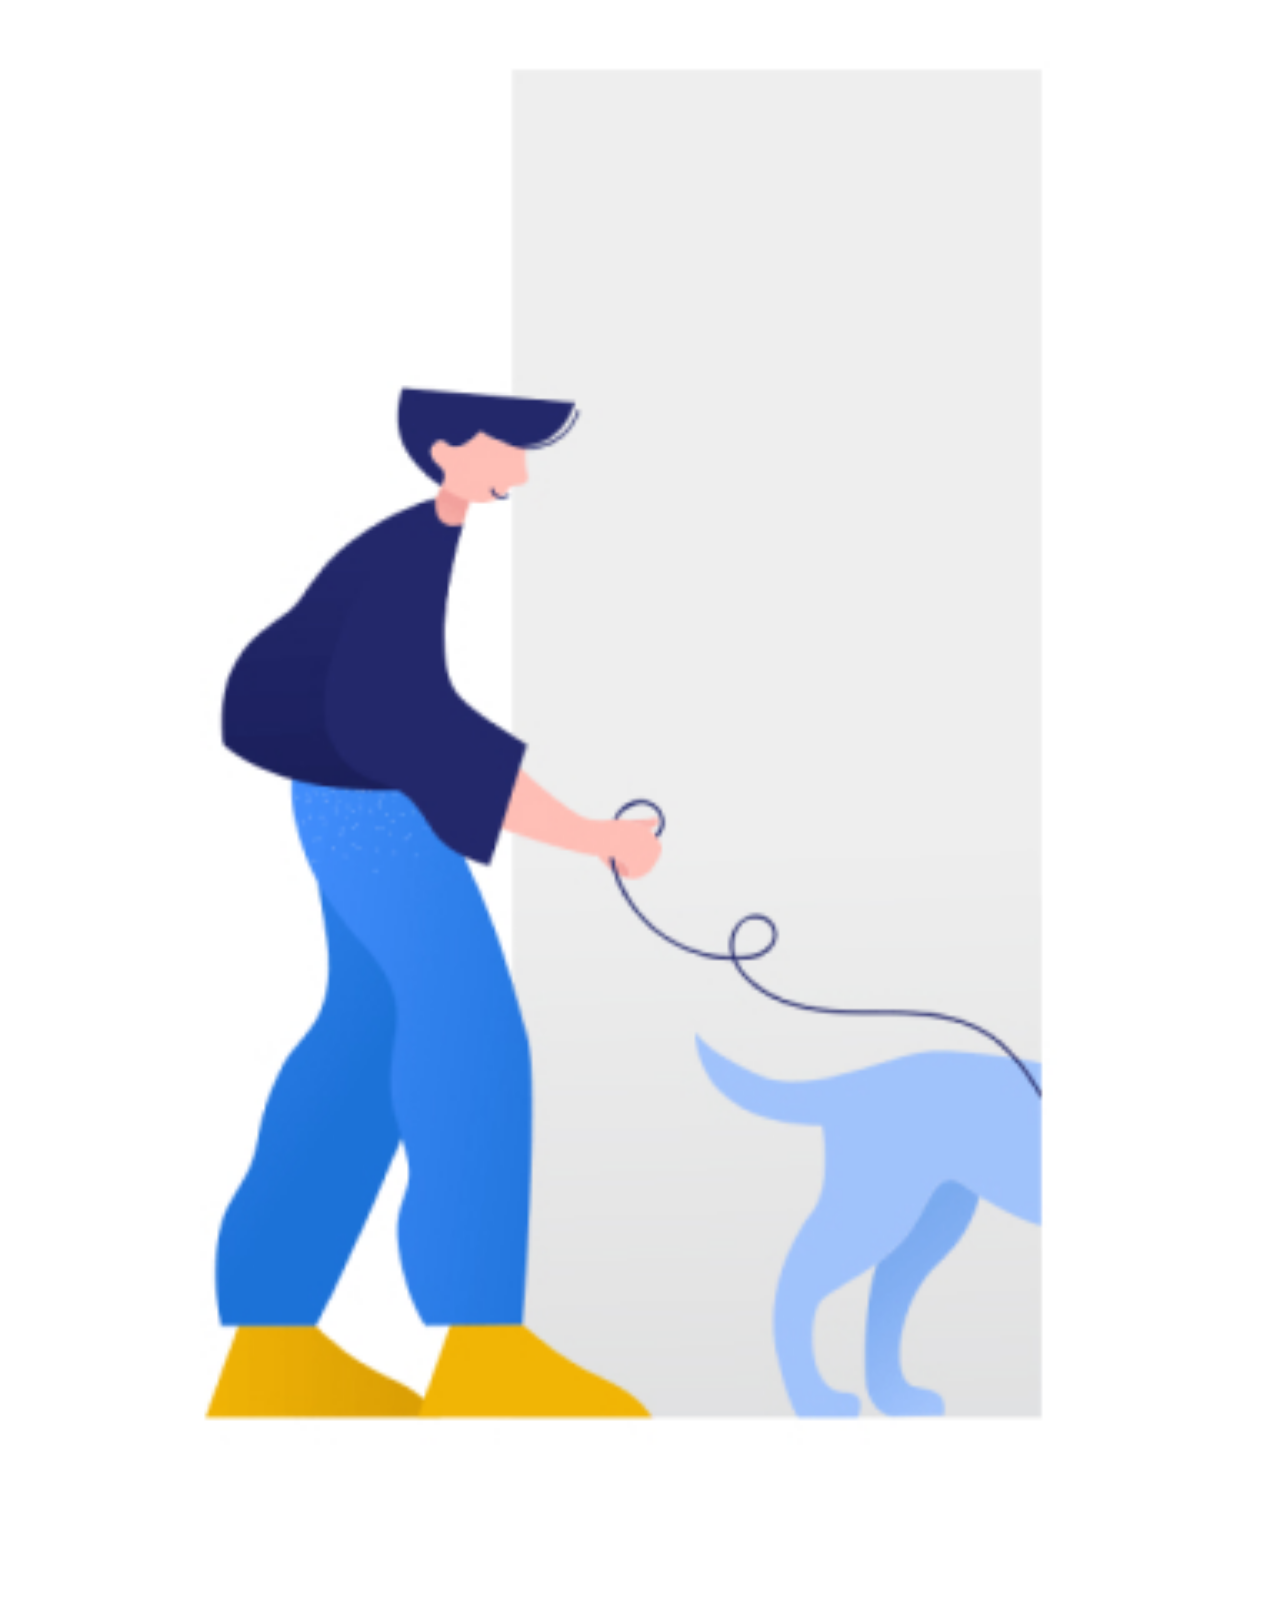
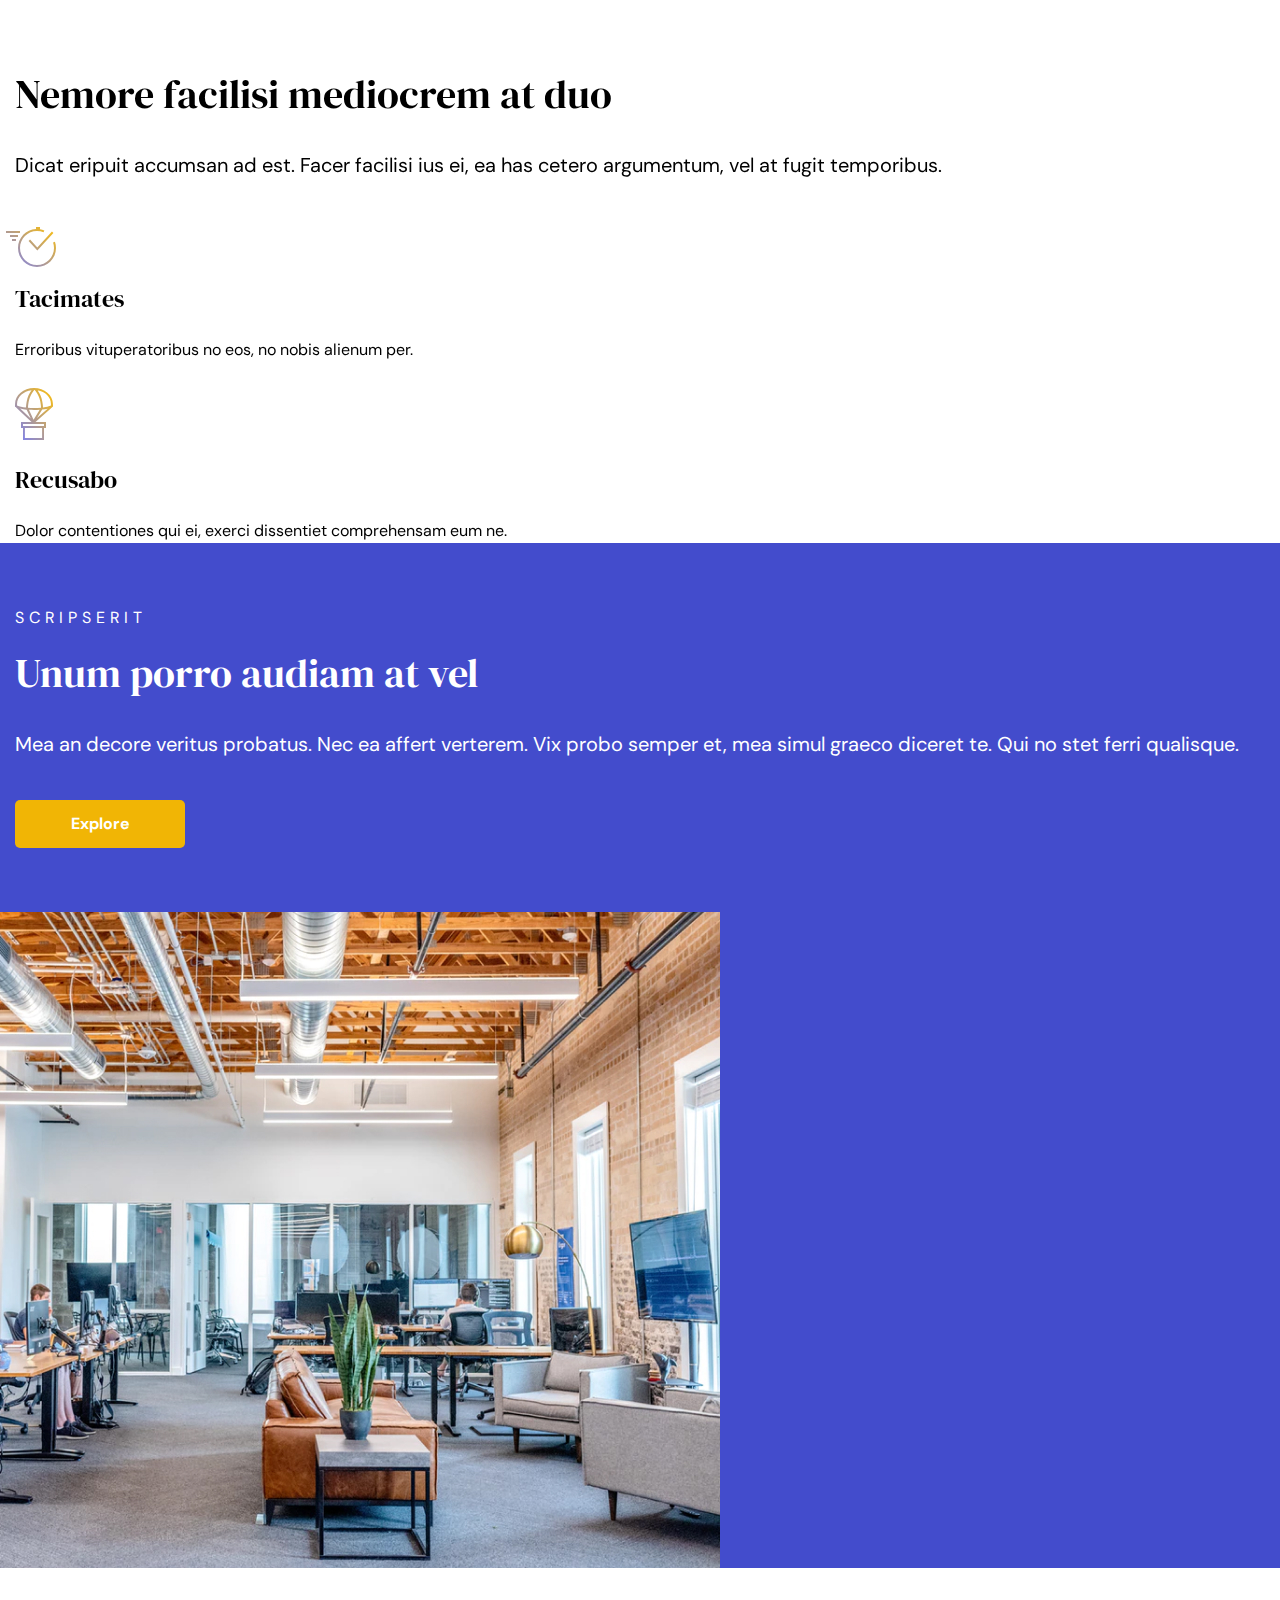
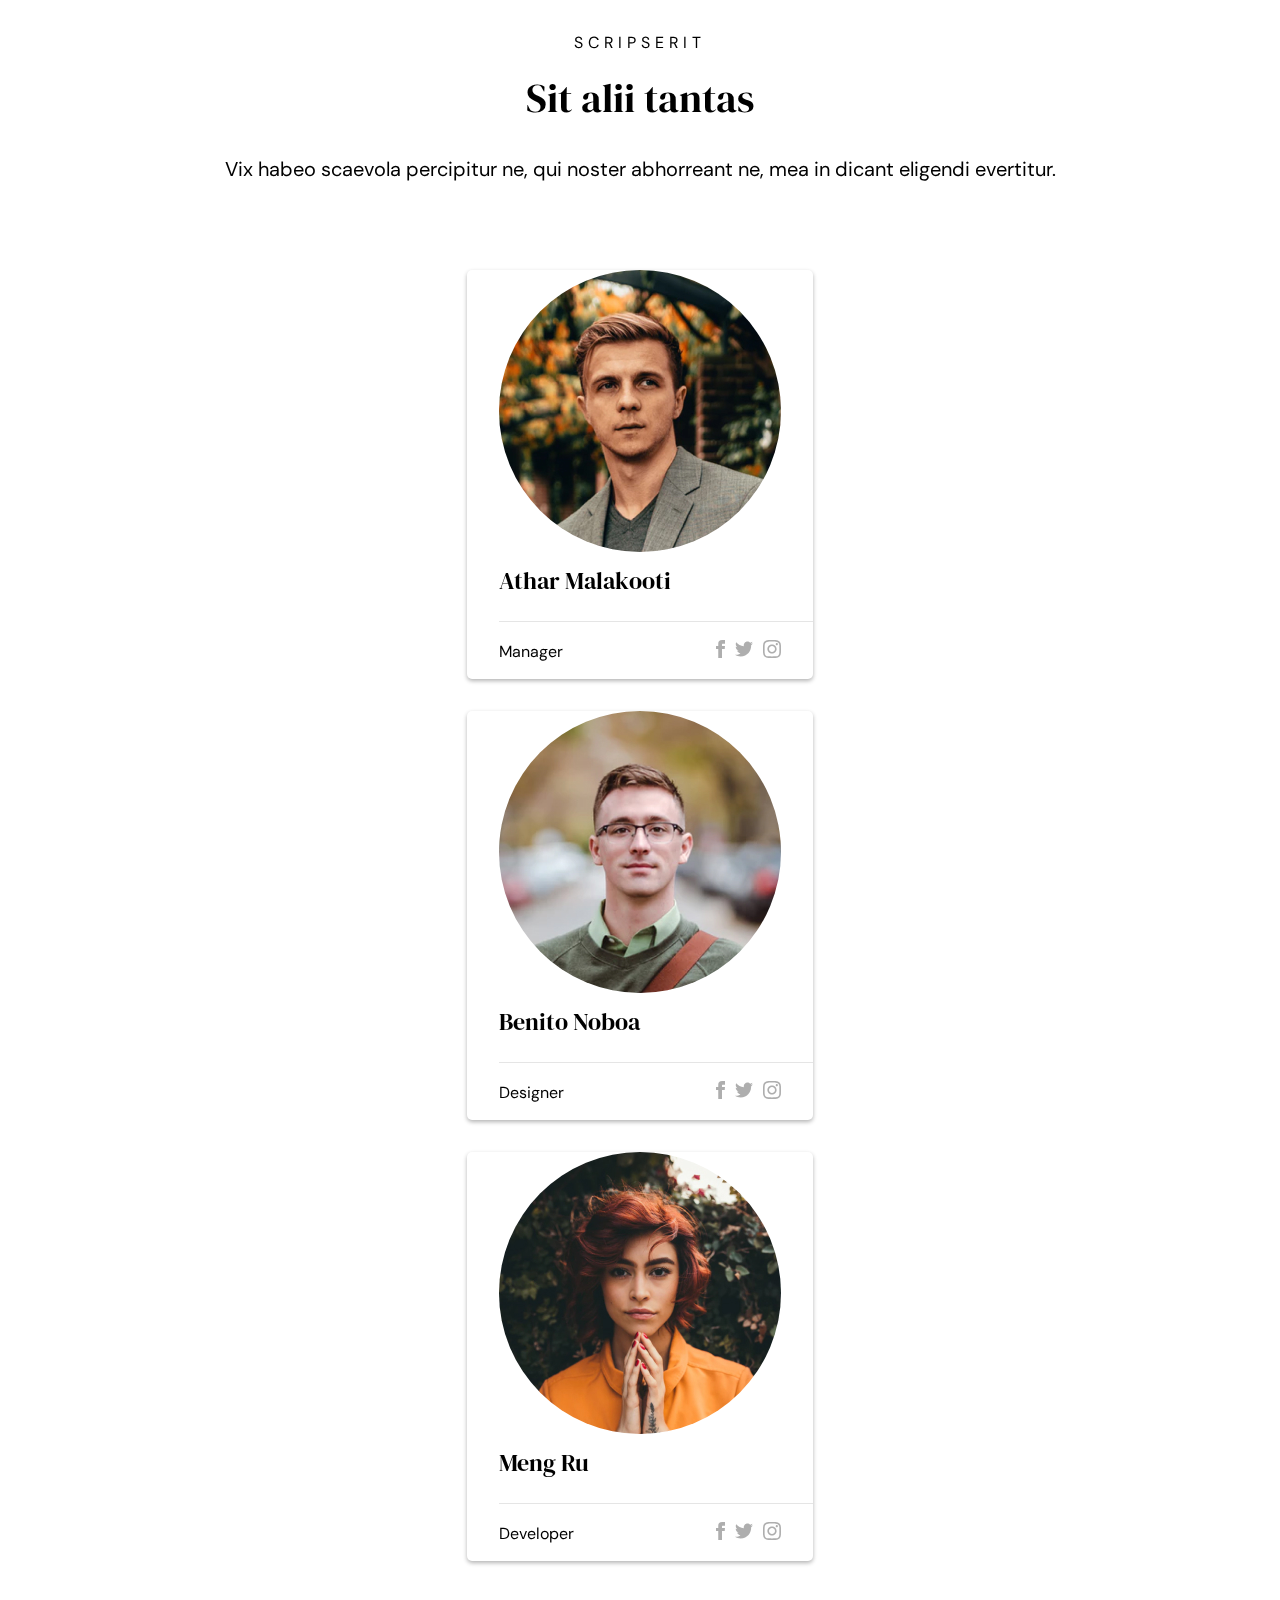
==== commit 588dc42b: "contact sayafası mobil ve masaüstü bitti" ====
--- a/index.html
+++ b/index.html
@@ -1,27 +1,637 @@
 <!DOCTYPE html>
 <html lang="en">
+
 <head>
     <meta charset="UTF-8">
     <meta http-equiv="X-UA-Compatible" content="IE=edge">
     <meta name="viewport" content="width=device-width, initial-scale=1.0">
+    <link rel="stylesheet" href="style/style.css">
     <link rel="preconnect" href="https://fonts.googleapis.com">
     <link rel="preconnect" href="https://fonts.gstatic.com" crossorigin>
-    <link href="https://fonts.googleapis.com/css2?family=DM+Serif+Display&family=Montserrat:wght@700&family=Open+Sans&display=swap" rel="stylesheet">
-    <link rel="stylesheet" href="assets/css/style.css">
-    <title>Portfolio</title>
+    <link href="https://fonts.googleapis.com/css2?family=DM+Sans:wght@400;700&family=DM+Serif+Display&display=swap"
+        rel="stylesheet">
+    <title>Document</title>
 </head>
+
 <body>
-    <nav class="nav">
-        <div class="top-bar">
-            <div class="first-bar">
-                <h4>LOGO</h4>    
-                <img src="assets/img/Combined Shape.svg" alt="Combined Shape">
-            </div>
-        </div>
-        <div class="blue-page-text">
-            <h2 class="nav-heading">Portfolio</h2>
-            <p class="nav-text">Mea issque mentitum signiferumque</p>
+    <div class="tempgrid">
+        <div class="asd div1"> </div>
+        <div class="asd div2"> </div>
+        <div class="asd div3"> </div>
+        <div class="asd div4"> </div>
+        <div class="asd div5"> </div>
+        <div class="asd div6"> </div>
+        <div class="asd div7"> </div>
+        <div class="asd div8"> </div>
+        <div class="asd div9"> </div>
+        <div class="asd div10"> </div>
+        <div class="asd div11"> </div>
+        <div class="asd div12"> </div>
+    </div>
+    <div class="parent">
+        <div class="asdd div20"> </div>
+        <div class="asdd div21"> </div>
+        <div class="asdd div22"> </div>
+        <div class="asdd div23"> </div>
+        <div class="asdd div24"> </div>
+        <div class="asdd div25"> </div>
+        <div class="asdd div26"> </div>
+        <div class="asdd div27"> </div>
+        <div class="asdd div28"> </div>
+        <div class="asdd div29"> </div>
+        <div class="asdd div30"> </div>
+        <div class="asdd div31"> </div>
+    </div>
+    <!-- Navbar Start -->
+    <nav>
+        <div class="container">
+            <a class="logo" href="#">
+                <img src="src/image/logo/LOGO.svg" alt="">
+            </a>
+            <input type="checkbox" name="" id="check">
+            <label for="check" class="checkbtn">
+                <img src="src/image/svg/hamburger.svg" alt="">
+            </label>
+            <ul class="dm-sans font-weight-700 font-size-16">
+                <a href="pages/about.html">
+                    <li>About</li>
+                </a>
+                <a href="pages/portfolio.html">
+                    <li>Portfolio</li>
+                </a>
+                <a href="#">
+                    <li>Blog</li>
+                </a>
+                <a href="pages/contact.html">
+                    <li>Contact</li>
+                </a>
+            </ul>
+            <a class="signupButton dm-sans font-weight-700 font-size-16 none jc-center ai-center" href="#">Sign up</a>
         </div>
     </nav>
+    <!-- Navbar Finish -->
+    <!-- Header Start -->
+    <header class="header">
+        <div class="container">
+            <div>
+                <h3 class="dm-sans font-weight-400 font-size-16 letter-spacing-03">expetenda</h3>
+                <h1 class="dm-serif font-weight-400 font-size-56">Duo veri eripuit honestatis</h1>
+                <p class="dm-sans font-weight-700 font-size-16">Duo stet possim quaerendum eu, cum in invenire platonem.
+                    An
+                    animal assentior nam, sed qualisque deterruisset ea.</p>
+                <a class="dm-sans font-weight-700 font-size-16" href="">Explore</a>
+            </div>
+            <div class="headerImage">
+                <img class="none" src="src/image/svg/clip-1.svg" alt="">
+                <img class="" src="src/image/svg/clip-1.svg" alt="">
+            </div>
+        </div>
+    </header>
+    <!-- Header Finish -->
+    <!-- About Start -->
+    <section class="about">
+        <div class="container">
+            <div class="aboutText">
+                <h2 class="dm-serif font-weight-400 font-size-40">Vivendo omnesque</h2>
+                <p class="dm-sans font-weight-400 font-size-20">Eu minim movet quodsi eum. Et vim dolore epicurei, ut
+                    aeque postea nam, at posse dicta est.</p>
+            </div>
+            <!-- Card 1 -->
+            <div class="cards">
+                <div class="card">
+                    <img src="src/image/svg/box.svg" alt="">
+                    <div class="cardContent">
+                        <h3 class="dm-serif font-weight-400 font-size-24">Quidam officiis</h3>
+                        <p class="dm-sans font-weight-400 font-size-16">Pro ad ubique erroribus, in modo mutat sed.
+                            Suscipit, natum animal qui et.</p>
+                        <a class="dm-sans font-weight-700 font-size-16" href="#">Learn more <img
+                                src="src/image/svg/arrow.svg" alt=""></a>
+                    </div>
+                </div>
+                <!-- Card 2 -->
+                <div class="card">
+                    <img src="src/image/svg/deliver.svg" alt="">
+                    <div class="cardContent">
+                        <h3 class="dm-serif font-weight-400 font-size-24">Mazim nemore</h3>
+                        <p class="dm-sans font-weight-400 font-size-16">An mel everti invenire intellegam, legendos
+                            consequuntur eu sit. </p>
+                        <a class="dm-sans font-weight-700 font-size-16" href="#">Learn more <img
+                                src="src/image/svg/arrow.svg" alt=""></a>
+                    </div>
+                </div>
+                <!-- Card 3 -->
+                <div class="card">
+                    <img src="src/image/svg/24.svg" alt="">
+                    <div class="cardContent">
+                        <h3 class="dm-serif font-weight-400 font-size-24">Idque maiestatis</h3>
+                        <p class="dm-sans font-weight-400 font-size-16">Diam facilisi insolens per cu, eos malorum
+                            voluptaria ei.</p>
+                        <a class="dm-sans font-weight-700 font-size-16" href="#">Learn more <img
+                                src="src/image/svg/arrow.svg" alt=""></a>
+                    </div>
+                </div>
+            </div>
+        </div>
+    </section>
+    <!-- About Finish -->
+    <!-- Aliquip Start -->
+    <section class="aliquip">
+        <div class="container">
+            <div class="aliquipText">
+                <h3 class="dm-sans font-weight-400 font-size-16">ALIQUIP</h3>
+                <h2 class="dm-serif font-weight-400 font-size-40">Graece postea</h2>
+                <p class="dm-sans font-weight-400 font-size-20">Eu Quo ex ocurreret quaerendum. Mel cu ancillae
+                    similique. Mei no ubique persecuti, at sit iusto aliquam interpretaris.</p>
+            </div>
+            <div class="clipCards">
+                <div class="clipCard flex fd-column">
+                    <img src="src/image/svg/clipList1.svg" alt="">
+                    <div>
+
+                        <h3 class="dm-serif font-weight-400 font-size-24">Nemore facilisi mediocrem at duo</h3>
+                        <p class="dm-sans font-weight-400 font-size-16">Dicat eripuit accumsan ad est. Facer facilisi
+                            ius
+                            ei, ea has cetero argumentum, vel at fugit
+                            temporibus. Deseruisse definitionem his et, an has veri integre abhorreant, nam alii
+                            epicurei
+                            et.</p>
+                        <a href="#" class="dm-sans font-weight-700 font-size-16">Learn more<img
+                                src="src/image/svg/arrow.svg" alt=""></a>
+                    </div>
+                </div>
+                <div class="clipCard flex fd-column">
+                    <img src="src/image/svg/clipList2.svg" alt="">
+                    <div>
+
+                        <h3 class="dm-serif font-weight-400 font-size-24">Dolorem habemus
+                            mandamus ponderum</h3>
+                        <p class="dm-sans font-weight-400 font-size-16">Dicat eripuit accumsan ad est. Facer facilisi
+                            ius
+                            ei, ea has cetero argumentum, vel at fugit
+                            temporibus. Deseruisse definitionem his et, an has veri integre abhorreant, nam alii
+                            epicurei
+                            et.</p>
+                        <a href="#" class="dm-sans font-weight-700 font-size-16">Learn more<img
+                                src="src/image/svg/arrow.svg" alt=""></a>
+                    </div>
+                </div>
+
+            </div>
+        </div>
+    </section>
+    <!-- Aliquip Finish -->
+    <!-- Molestiae Start -->
+    <section class="molestiae">
+        <div class="container">
+            <div class="molestiaeText flex fd-column ai-center">
+                <h3 class="dm-sans font-weight-400 font-size-16">MOLESTIAE</h3>
+                <h2 class="dm-serif font-weight-400 font-size-40">Fastidii iracundia</h2>
+                <p class="dm-sans font-weight-400 font-size-20 ta-center">Sit bonorum graecis convenire te, nec wisi
+                    assum novum eu. At sea dolorum constituto, ad solet pertinacia neglegentur.</p>
+            </div>
+            <div class="molestiaeCards flex fd-column">
+                <div class="molestiaeCard">
+                    <div class="molestiaeCardContent">
+                        <h3 class="dm-sans font-weight-400 font-size-16">Commune</h3>
+                        <h1 class="dm-serif font-weight-400 font-size-40">Ei mei fabellas
+                            gubergren</h1>
+                        <a href="#" class="dm-sans font-weight-700 font-size-16">Read more</a>
+                    </div>
+                    <img class="" src="src/image/jpg/molestiaeClip1.jpg" alt="">
+                    <img class="none" src="src/image/jpg/molestiae1.jpg" alt="">
+                </div>
+                <div class="molestiaeCard">
+                    <div class="molestiaeCardContent">
+                        <h3 class="dm-sans font-weight-400 font-size-16">Erroribus</h3>
+                        <h1 class="dm-serif font-weight-400 font-size-24">Cum ea debitis
+                            gubergren
+                            maluisset </h1>
+                        <a href="#" class="dm-sans font-weight-700 font-size-16"><img src="src/image/svg/plus.svg"
+                                alt=""></a>
+                    </div>
+                    <img src="src/image/jpg/molestiaeClip2.jpg" alt="">
+                    <img class="none" src="src/image/jpg/molestiae2.jpg" alt="">
+                </div>
+                <div class="molestiaeCard">
+                    <div class="molestiaeCardContent">
+                        <h3 class="dm-sans font-weight-400 font-size-16">Scripserit</h3>
+                        <h1 class="dm-serif font-weight-400 font-size-24">Dicam dolore
+                            cu mel erat
+                            timeam</h1>
+                        <a href="#" class="dm-sans font-weight-700 font-size-16"><img src="src/image/svg/plus.svg"
+                                alt=""></a>
+                    </div>
+                    <img src="src/image/jpg/molestiaeClip3.jpg" alt="">
+                    <img class="none" src="src/image/jpg/molestiae3.jpg" alt="">
+                </div>
+            </div>
+            <div class="molestiaeButton flex jc-center ">
+                <a href="#" class="flex jc-center ai-center dm-sans font-weight-700 font-size-16">All works</a>
+            </div>
+            <div class="molestiaeBottom flex fd-column">
+                <img src="src/image/jpg/clip-log-out.jpg" alt="">
+                <div>
+
+                    <h1 class="dm-serif font-weight-400 font-size-40">Nemore facilisi
+                        mediocrem at duo</h1>
+                    <h2 class="dm-sans font-weight-400 font-size-20">Dicat eripuit accumsan ad est. Facer facilisi ius
+                        ei,
+                        ea has cetero argumentum, vel at fugit
+                        temporibus. </h2>
+                    <div class="molestiaeBottomDescriptions">
+
+                        <div class="molestiaeBottomDescription mb-26">
+                            <img src="src/image/svg/checktime.svg" alt="">
+                            <h3 class="dm-serif font-weight-400 font-size-24">Tacimates</h3>
+                            <p class="dm-sans font-weight-400 font-size-16">Erroribus vituperatoribus no eos, no nobis
+                                alienum
+                                per.</p>
+                        </div>
+                        <div class="molestiaeBottomDescription">
+                            <img src="src/image/svg/cargo.svg" alt="">
+                            <h3 class="dm-serif font-weight-400 font-size-24">Recusabo</h3>
+                            <p class="dm-sans font-weight-400 font-size-16">Dolor contentiones qui ei, exerci dissentiet
+                                comprehensam eum ne. </p>
+                        </div>
+                    </div>
+                </div>
+            </div>
+
+        </div>
+
+    </section>
+    <!-- Molestiae Finish-->
+    <!-- Scripserit Start -->
+    <section class="scripserit">
+        <div class="container flex fd-column">
+            <div>
+                <h3 class="dm-sans font-weight-400 font-size-16 letter-spacing-03 uppercase">SCRIPSERIT</h3>
+                <h2 class="dm-serif font-weight-400 font-size-40">Unum porro
+                    audiam at vel</h2>
+                <p class="dm-sans font-weight-400 font-size-20 ">Mea an decore veritus probatus. Nec ea affert verterem.
+                    Vix
+                    probo semper et, mea simul graeco diceret te. Qui no stet ferri qualisque.</p>
+                <a href="#" class="flex jc-center ai-center dm-sans font-weight-700 font-size-16">Explore</a>
+            </div>
+        </div>
+        <img src="src/image/jpg/Bitmap.jpg" alt="">
+    </section>
+    <!-- Scripserit Finish-->
+    <!-- Staff Start -->
+    <section class="staff">
+        <div class="container flex fd-column ai-center">
+            <h2 class="dm-sans font-weight-400 font-size-16 letter-spacing-03 uppercase">SCRIPSERIT</h2>
+            <h1 class="dm-serif font-weight-400 font-size-40">Sit alii tantas</h1>
+            <h4 class="dm-sans font-weight-400 font-size-20 ta-center">Vix habeo scaevola percipitur ne, qui noster
+                abhorreant ne,
+                mea in dicant eligendi evertitur.</h4>
+            <div class="staffCards">
+                <div class="staffCard">
+                    <div class="staffImg">
+                        <img src="src/image/jpg/staff1.jpg" alt="">
+                    </div>
+                    <h3 class="dm-serif font-weight-400 font-size-24">Athar Malakooti</h3>
+                    <div class="staffCardContent flex jc-between">
+                        <p class="dm-sans font-weight-400 font-size-16">Manager</p>
+                        <div class="flex">
+                            <img src="src/image/svg/facebooksvg.svg" alt="">
+                            <img src="src/image/svg/twitter.svg" alt="">
+                            <img src="src/image/svg/instagram.svg" alt="">
+                        </div>
+                    </div>
+
+                </div>
+                <div class="staffCard">
+                    <div class="staffImg">
+                        <img src="src/image/jpg/staff2.jpg" alt="">
+                    </div>
+                    <h3 class="dm-serif font-weight-400 font-size-24">Benito Noboa</h3>
+                    <div class="staffCardContent flex jc-between">
+                        <p class="dm-sans font-weight-400 font-size-16">Designer</p>
+                        <div class="flex">
+                            <img src="src/image/svg/facebooksvg.svg" alt="">
+                            <img src="src/image/svg/twitter.svg" alt="">
+                            <img src="src/image/svg/instagram.svg" alt="">
+                        </div>
+                    </div>
+
+                </div>
+                <div class="staffCard">
+                    <div class="staffImg">
+                        <img src="src/image/jpg/staff3.jpg" alt="">
+                    </div>
+                    <h3 class="dm-serif font-weight-400 font-size-24">Meng Ru</h3>
+                    <div class="staffCardContent flex jc-between">
+                        <p class="dm-sans font-weight-400 font-size-16">Developer</p>
+                        <div class="flex">
+                            <img src="src/image/svg/facebooksvg.svg" alt="">
+                            <img src="src/image/svg/twitter.svg" alt="">
+                            <img src="src/image/svg/instagram.svg" alt="">
+                        </div>
+                    </div>
+
+                </div>
+            </div>
+    </section>
+    <!-- Staff Finish -->
+    <!-- Materials Start -->
+    <section class="materials">
+        <div class="container">
+            <h2 class="dm-sans font-weight-400 font-size-16 letter-spacing-03 uppercase ta-center">Ad falli</h2>
+            <h1 class="dm-serif font-weight-400 font-size-40 ta-center">Aliquid menandri</h1>
+            <h4 class="dm-sans font-weight-400 font-size-20 ta-center">Usu vocent copiosae ut. No nihil munere eum. Et
+                vel epicuri detracto indoctum, et fierent pericula vim.</h4>
+            <div class="materialsCards flex fd-column">
+                <div class="materialsCard flex">
+                    <img src="src/image/svg/book.svg" alt="">
+                    <div>
+                        <h3 class="dm-serif font-weight-400 font-size-24">Quaestio</h3>
+                        <p class="dm-sans font-weight-400 font-size-16">Ad mutat quaestio erroribus eam, ei mea modus
+                            volumus</p>
+                    </div>
+                </div>
+                <div class="materialsCard flex">
+                    <img src="src/image/svg/paperclip.svg" alt="">
+                    <div>
+                        <h3 class="dm-serif font-weight-400 font-size-24">Quaestio</h3>
+                        <p class="dm-sans font-weight-400 font-size-16">Ad mutat quaestio erroribus eam, ei mea modus
+                            volumus</p>
+                    </div>
+                </div>
+                <div class="materialsCard flex">
+                    <img src="src/image/svg/star.svg" alt="">
+                    <div>
+                        <h3 class="dm-serif font-weight-400 font-size-24">Quaestio</h3>
+                        <p class="dm-sans font-weight-400 font-size-16">Ad mutat quaestio erroribus eam, ei mea modus
+                            volumus</p>
+                    </div>
+                </div>
+                <div class="materialsCard flex">
+                    <img src="src/image/svg/mail.svg" alt="">
+                    <div>
+                        <h3 class="dm-serif font-weight-400 font-size-24">Quaestio</h3>
+                        <p class="dm-sans font-weight-400 font-size-16">Ad mutat quaestio erroribus eam, ei mea modus
+                            volumus</p>
+                    </div>
+                </div>
+                <div class="materialsCard flex">
+                    <img src="src/image/svg/balloon.svg" alt="">
+                    <div>
+                        <h3 class="dm-serif font-weight-400 font-size-24">Quaestio</h3>
+                        <p class="dm-sans font-weight-400 font-size-16">Ad mutat quaestio erroribus eam, ei mea modus
+                            volumus</p>
+                    </div>
+                </div>
+                <div class="materialsCard flex">
+                    <img src="src/image/svg/gear.svg" alt="">
+                    <div>
+                        <h3 class="dm-serif font-weight-400 font-size-24">Quaestio</h3>
+                        <p class="dm-sans font-weight-400 font-size-16">Ad mutat quaestio erroribus eam, ei mea modus
+                            volumus</p>
+                    </div>
+                </div>
+            </div>
+        </div>
+    </section>
+    <!-- Materials Finish -->
+    <!-- Boss Start -->
+    <section class="boss">
+        <div class="container bossContainer">
+            <div class="bossImage flex jc-center ai-center">
+                <div class="flex fd-column">
+                    <img src="src/image/svg/arrow-white-left.svg" alt="">
+                    <img src="src/image/svg/arrow-white-right.svg" alt="">
+                </div>
+                <img src="src/image/jpg/boss.jpg" alt="">
+            </div>
+            <div>
+                <h1 class="dm-sans font-weight-400 font-size-16 letter-spacing-03 uppercase">Dicta omnes</h1>
+                <h2 class="dm-serif font-weight-400 font-size-24">Mea iisque mentitum signiferumque te, sed commune
+                    erroribus scripserit ut, vocibus facilis sea an.
+                    Fabulas invenire partiendo eu ius. Sale veritus cu est, homero perpetua.</h2>
+                <h3 class="dm-sans font-weight-400 font-size-20">Emlen Beaver</h3>
+                <h4 class="dm-sans font-weight-400 font-size-16">Goggle</h4>
+            </div>
+        </div>
+    </section>
+    <!-- Boss Finish -->
+    <!-- Contact Us Start -->
+    <section class="contactus">
+        <div class="container">
+            <div class="contactusText flex fd-column ai-center">
+                <h3 class="dm-sans font-weight-400 font-size-16 uppercase">petentium</h3>
+                <h2 class="dm-serif font-weight-400 font-size-40">Contentiones</h2>
+                <p class="dm-sans font-weight-400 font-size-20 ta-center">Zril petentium sit at, vel at quis corrumpit.
+                    At facilisi contentiones per.</p>
+            </div>
+            <div class="flex fd-column jc-center ai-center gap-33 mb-66 contactusBrands">
+                <a href="#">
+                    <img src="src/image/svg/facebookColored.svg" alt="">
+                </a>
+                <a href="#">
+                    <img src="src/image/svg/googleColored.svg" alt="">
+                </a>
+                <a href="#">
+                    <img src="src/image/svg/nytColored.svg" alt="">
+                </a>
+                <a href="#">
+                    <img src="src/image/svg/spotifyColored.svg" alt="">
+                </a>
+                <a href="#">
+                    <img src="src/image/svg/airbnbColored.svg" alt="">
+                </a>
+            </div>
+            <div class="contactusButton flex jc-center">
+                <a class="dm-sans font-weight-700 font-size-16 flex jc-center ai-center" href="#">Contact us</a>
+            </div>
+        </div>
+    </section>
+    <!-- Contact Us Finish -->
+    <!-- Blog Start -->
+    <section class="blog">
+        <div class="container">
+            <div class="blogText">
+                <h3 class="dm-sans font-weight-400 font-size-16 uppercase letter-spacing-03">novum</h3>
+                <h2 class="dm-serif font-weight-400 font-size-40">Sed wisi persius</h2>
+            </div>
+            <div class="blogCards flex fd-column">
+                <div class="blogCard">
+                    <img src="src/image/jpg/blog1.jpg" alt="">
+                    <img class="none" src="src/image/jpg/blog4.jpg" alt="">
+                    <div class="blogCardText">
+                        <h3 class="dm-sans font-weight-400 font-size-16">Eloquentiam</h3>
+                        <p class="dm-serif font-weight-400 font-size-24">Ea cum vide impetus
+                            deserunt.</p>
+                        <div class="blogButton">
+                            <a class="dm-sans font-weight-400 font-size-16 flex ai-center" href="#">Learn more <img
+                                    src="src/image/svg/arrow.svg" alt=""></a>
+                        </div>
+                    </div>
+                </div>
+                <div class="blogCard">
+                    <img src="src/image/jpg/blog2.jpg" alt="">
+                    <img class="none" src="src/image/jpg/blog3.jpg" alt="">
+                    <div class="blogCardText">
+                        <h3 class="dm-sans font-weight-400 font-size-16">Dolorem</h3>
+                        <p class="dm-serif font-weight-400 font-size-24">Inciderint temporibus
+                            id mel</p>
+                        <div class="blogButton">
+                            <a class="dm-sans font-weight-400 font-size-16 flex ai-center" href="#">Learn more <img
+                                    src="src/image/svg/arrow.svg" alt=""></a>
+                        </div>
+                    </div>
+                </div>
+            </div>
+            <div class="blogButtonDown flex jc-center dm-sans font-weight-700 font-size-16">
+                <a class="flex jc-center ai-center" href="#">Read all</a>
+            </div>
+        </div>
+    </section>
+    <!-- Blog Finish -->
+    <!-- Portfolio Start -->
+    <section class="portfolio">
+        <div class="container flex fd-column portfolioContainer">
+            <div class="portfolioText">
+                <h3 class="dm-sans font-weight-400 font-size-16 uppercase letter-spacing-03">viderer</h3>
+                <h2 class="dm-serif font-weight-400 font-size-24">His cu tamquam dolorum
+                    veritus, porro assum
+                    docendi te mei</h2>
+                <div class="flex ai-center">
+                    <a href="#" class="instagramButton">
+                        <img id="instagram" src="src/image/svg/instagramBlue.svg" alt="">
+                    </a>
+                    <a href="#" class="dm-sans font-weight-400 font-size-16">
+                        @design_team
+                    </a>
+                </div>
+
+            </div>
+            <div class="portfolioImages flex fd-column ai-center gap-20">
+                <div class="portfolioImage ">
+                    <img src="src/image/jpg/portfolio1.jpg" alt="">
+                </div>
+                <div class="portfolioImage">
+                    <img src="src/image/jpg/portfolio2.jpg" alt="">
+                </div>
+                <div class="portfolioImage">
+                    <img src="src/image/jpg/portfolio3.jpg" alt="">
+                </div>
+            </div>
+        </div>
+    </section>
+    <!-- Portfolio Finish -->
+    <!-- Contact Start-->
+    <section class="contact">
+        <div class="container contactContainer">
+            <div class="contactText">
+                <div>
+                    <h3 class="dm-sans font-weight-400 font-size-16 uppercase letter-spacing-03">maiestatis</h3>
+                    <h2 class="dm-serif font-weight-400 font-size-40">Mei ei tollit
+                        epicurei invenire</h2>
+                    <p class="dm-sans font-weight-400 font-size-20">Et vim graeco principes. Cu dico nullam pri. Duo
+                        stet
+                        possim quaerendum eu, cum in invenire platonem.
+                        An animal assentior nam.</p>
+                    <form action="" class="dm-sans font-weight-400 font-size-16">
+                        <input type="email" placeholder="Email">
+                    </form>
+                    <a href="#" class="dm-sans font-weight-700 font-size-16 flex jc-center ai-center">Subscribe</a>
+
+                </div>
+                <img class="none" src="src/image/svg/bicycle.svg" alt="">
+                <img src="src/image/svg/clipBicycle.svg" alt="">
+
+            </div>
+            <div class="contactForm flex fd-column">
+                <div class="contactFormFirst">
+                    <img class="map" src="src/image/jpg/clipMap.jpg" alt="">
+                    <img class="map none" src="src/image/jpg/map.jpg" alt="">
+                    <img class="location" src="src/image/svg/location.svg" alt="">
+                </div>
+                <div class="contactFormSecond">
+                    <h3 class="dm-sans font-weight-400 font-size-16 uppercase letter-spacing-03">ancillae</h3>
+                    <h2 class="dm-serif font-weight-400 font-size-40">Scribentur</h2>
+                    <form action="" class="dm-sans font-weight-400 font-size-16 flex fd-column">
+                        <input type="email" placeholder="Email">
+                        <textarea name="" id="" cols="30" rows="10" placeholder="Message"></textarea>
+                    </form>
+
+                    <a href="#" class="dm-sans font-weight-700 font-size-16 flex jc-center ai-center">Submit</a>
+                </div>
+            </div>
+        </div>
+    </section>
+    <!-- Contact Finish-->
+    <!-- Footer Start -->
+    <section class="footer">
+        <div class="container">
+            <div class="footerContainer flex fd-column">
+                <div class="footerLeft">
+                    <a href="#">
+                        <img src="src/image/logo/LOGOblack.svg" alt=""></a>
+                    <p class="dm-sans font-weight-400 font-size-16">Pro eu apeirian suavitate dissentiet, qui dicunt
+                        ancillae id, ne mea homero persequeris.</p>
+                    <div class="flex gap-10">
+                        <a href="#">
+                            <img src="src/image/svg/facebooksvg.svg" alt="">
+                        </a>
+                        <a href="#">
+                            <img src="src/image/svg/twitter.svg" alt="">
+                        </a>
+                        <a href="#">
+                            <img src="src/image/svg/instagram.svg" alt="">
+                        </a>
+                    </div>
+                </div>
+                <div class="footerMid flex">
+                    <div class="midLeft">
+                        <h3 class="dm-sans font-weight-700 font-size-16">Causae</h3>
+                        <ul>
+                            <li><a href="#" class="dm-sans font-weight-400 font-size-16">Doming</a></li>
+                            <li><a href="#" class="dm-sans font-weight-400 font-size-16">Dicunt</a></li>
+                            <li><a href="#" class="dm-sans font-weight-400 font-size-16">Feugait</a></li>
+                            <li><a href="#" class="dm-sans font-weight-400 font-size-16">Scripta</a></li>
+                        </ul>
+                    </div>
+                    <div class="midRight">
+                        <h3 class="dm-sans font-weight-700 font-size-16">Aperiri</h3>
+                        <ul>
+                            <li><a href="#" class="dm-sans font-weight-400 font-size-16">Postulant</a></li>
+                            <li><a href="#" class="dm-sans font-weight-400 font-size-16">Affert</a></li>
+                            <li><a href="#" class="dm-sans font-weight-400 font-size-16">Audire</a></li>
+                            <li><a href="#" class="dm-sans font-weight-400 font-size-16">Quaestio</a></li>
+                        </ul>
+                    </div>
+
+                </div>
+                <div class="footerRight flex fd-column">
+                    <div class="rightFirst flex ai-start ">
+                        <img src="src/image/jpg/footer1.jpg" alt="">
+                        <div>
+                            <p class="dm-sans font-weight-400 font-size-16">Ius delectus instructior eu, eu eum mentitum
+                                percipit forensibus</p>
+                            <h6 class="dm-sans font-weight-700 font-size-12">July 15, 2019</h6>
+                        </div>
+                    </div>
+                    <div class="rightFirst flex ai-start ">
+                        <img src="src/image/jpg/footer2.jpg" alt="">
+                        <div>
+                            <p class="dm-sans font-weight-400 font-size-16">Ius delectus instructior eu, eu eum mentitum
+                                percipit forensibus</p>
+                            <h6 class="dm-sans font-weight-700 font-size-12">July 15, 2019</h6>
+                        </div>
+                    </div>
+                </div>
+            </div>
+        </div>
+        <div class="footerBottom flex fd-column">
+            <p class="dm-sans font-weight-400 font-size-16">Created by Laaqiq</p>
+            <p class="dm-sans font-weight-400 font-size-16">&copy; LOGO, 2019. All rights reserved.</p>
+        </div>
+    </section>
+    <!-- Footer Finish -->
+
+
 </body>
+
 </html>--- a/style/style.css
+++ b/style/style.css
@@ -0,0 +1,1529 @@
+:root {
+  --black: #000000;
+  --black-50: rgba(0, 0, 0, 0.5);
+  --white: #ffffff;
+  --white-50: rgba(255, 255, 255, 0.5);
+  --blue: #434CCC;
+  --blue-30: #434CCC30;
+  --yellow: #F1B505;
+
+  --max-width: 1110px;
+  --mv-auto: 0 auto;
+
+  --gap: 16px;
+  --gap-sm: 24px;
+  --gap-md: 30px;
+  --gap-lg: 40px;
+  --gap-xl: 56px;
+
+  --br-sm: 3px;
+  --br-md: 6px;
+  --br-lg: 12px;
+  --br-full: 50%;
+
+  --transition: all 0.2s linear;
+}
+
+/*
+  1. Use a more-intuitive box-sizing model.
+*/
+*,
+*::before,
+*::after {
+  box-sizing: border-box;
+}
+
+/*
+    2. Remove default margin
+  */
+* {
+  margin: 0;
+  padding: 0;
+}
+
+/*
+    3. Allow percentage-based heights in the application
+  */
+html,
+body {
+  height: 100%;
+  /* background-color: #121212; */
+}
+
+/*
+    Typographic tweaks!
+    4. Add accessible line-height
+    5. Improve text rendering
+  */
+body {
+  line-height: 1.5;
+  -webkit-font-smoothing: antialiased;
+  scroll-behavior: smooth;
+}
+
+/*
+    6. Improve media defaults
+  */
+img,
+picture,
+video,
+canvas,
+svg {
+  display: block;
+  max-width: 100%;
+}
+
+/*
+    7. Remove built-in form typography styles
+  */
+input,
+button,
+textarea,
+select {
+  font: inherit;
+}
+
+/*
+    8. Avoid text overflows
+  */
+p,
+h1,
+h2,
+h3,
+h4,
+h5,
+h6 {
+  overflow-wrap: break-word;
+}
+
+/*
+    9. Remove default list styles
+  */
+ul,
+ol {
+  list-style: none;
+}
+
+a {
+  text-decoration: inherit;
+  color: inherit;
+}
+
+
+.none {
+  display: none;
+}
+
+.dm-serif {
+  font-family: "DM Serif Display", serif;
+}
+
+.dm-sans {
+  font-family: "DM Sans", sans-serif;
+}
+
+.font-weight-400 {
+  font-weight: 400;
+}
+
+.font-weight-700 {
+  font-weight: 700;
+}
+
+.font-size-72 {
+  font-size: 72px;
+  line-height: 80px;
+}
+
+.font-size-56 {
+  font-size: 56px;
+  line-height: 64px;
+}
+
+.font-size-40 {
+  font-size: 40px;
+  line-height: 48px;
+}
+
+.font-size-24 {
+  font-size: 24px;
+  line-height: 32px;
+}
+
+.font-size-16 {
+  font-size: 16px;
+  line-height: 24px;
+}
+
+.font-size-20 {
+  font-size: 20px;
+  line-height: 32px;
+}
+
+.font-size-12 {
+  font-size: 12px;
+  line-height: 16px;
+}
+
+.container {
+  margin: auto 15px;
+}
+
+.flex {
+  display: flex;
+}
+
+.jc-center {
+  justify-content: center;
+}
+
+.ai-center {
+  align-items: center;
+}
+
+.ai-start {
+  align-items: flex-start;
+}
+
+.jc-between {
+  justify-content: space-between;
+}
+
+.fd-column {
+  flex-direction: column;
+}
+
+.fd-row {
+  flex-direction: row;
+}
+
+.ta-center {
+  text-align: center;
+}
+
+.mb-26 {
+  margin-bottom: 26px;
+}
+
+.mb-66 {
+  margin-bottom: 66px;
+}
+
+.gap-33 {
+  gap: 33px;
+}
+
+.gap-10 {
+  gap: 10px;
+}
+
+.ml-0 {
+  margin-left: 0;
+}
+
+.letter-spacing-03 {
+  letter-spacing: 0.3em;
+}
+
+.uppercase {
+  text-transform: uppercase;
+}
+
+.gap-20 {
+  gap: 20px;
+}
+
+.tempgrid {
+  height: 22000px;
+  display: none;
+  grid-template-columns: repeat(12, 1fr);
+  margin: auto 135px;
+  grid-column-gap: 31px;
+  position: absolute;
+  z-index: 999;
+}
+
+.asd {
+  background-color: #44444420;
+  width: 70px;
+}
+
+.div1 {
+  grid-area: 1 / 1 / 2 / 2;
+}
+
+.div2 {
+  grid-area: 1 / 2 / 2 / 3;
+}
+
+.div3 {
+  grid-area: 1 / 3 / 2 / 4;
+}
+
+.div4 {
+  grid-area: 1 / 4 / 2 / 5;
+}
+
+.div5 {
+  grid-area: 1 / 5 / 2 / 6;
+}
+
+.div6 {
+  grid-area: 1 / 6 / 2 / 7;
+}
+
+.div7 {
+  grid-area: 1 / 7 / 2 / 8;
+}
+
+.div8 {
+  grid-area: 1 / 8 / 2 / 9;
+}
+
+.div9 {
+  grid-area: 1 / 9 / 2 / 10;
+}
+
+.div10 {
+  grid-area: 1 / 10 / 2 / 11;
+}
+
+.div11 {
+  grid-area: 1 / 11 / 2 / 12;
+}
+
+.div12 {
+  grid-area: 1 / 12 / 2 / 13;
+}
+
+.parent {
+  position: fixed;
+  z-index: 999;
+  display: none;
+  width: 100%;
+  grid-template-columns: 1fr;
+  grid-template-rows: repeat(12, 1fr);
+  grid-column-gap: 0px;
+  grid-row-gap: 16px;
+}
+
+.asdd {
+  background-color: #44444470;
+  height: 16px;
+}
+
+.div20 {
+  grid-area: 1 / 1 / 2 / 2;
+}
+
+.div21 {
+  grid-area: 2 / 1 / 3 / 2;
+}
+
+.div22 {
+  grid-area: 3 / 1 / 4 / 2;
+}
+
+.div23 {
+  grid-area: 4 / 1 / 5 / 2;
+}
+
+.div24 {
+  grid-area: 5 / 1 / 6 / 2;
+}
+
+.div25 {
+  grid-area: 6 / 1 / 7 / 2;
+}
+
+.div26 {
+  grid-area: 7 / 1 / 8 / 2;
+}
+
+.div27 {
+  grid-area: 8 / 1 / 9 / 2;
+}
+
+.div28 {
+  grid-area: 9 / 1 / 10 / 2;
+}
+
+.div29 {
+  grid-area: 10 / 1 / 11 / 2;
+}
+
+.div30 {
+  grid-area: 11 / 1 / 12 / 2;
+}
+
+.div31 {
+  grid-area: 12 / 1 / 13 / 2;
+}
+
+
+/*-------------------- Global Settings --------------------*/
+
+
+/*-------------------- Navbar --------------------*/
+nav {
+  background-color: var(--blue);
+  padding: 16px 0 16px 0;
+
+
+}
+
+nav div {
+  display: flex;
+  justify-content: space-between;
+  align-items: center;
+  height: 32px;
+  min-width: 346px;
+}
+
+nav ul {
+  position: fixed;
+  top: 60px;
+  left: -100%;
+  width: 100%;
+  text-align: center;
+  transition-property: left;
+  transition-duration: .5s;
+}
+
+nav ul li {
+  background-color: var(--yellow);
+  border: 2px solid var(--blue);
+  border-radius: 5px;
+  margin: 5px;
+  padding: 10px;
+  color: var(--white);
+}
+
+nav ul li:hover {
+  background-color: var(--blue);
+  border: 2px solid var(--yellow);
+
+  padding: 10px;
+}
+
+.checkbtn {
+  cursor: pointer;
+}
+
+#check {
+  display: none;
+}
+
+#check:checked~ul {
+  left: 0;
+}
+
+/*-------------------- Header --------------------*/
+
+header {
+  background-color: var(--blue);
+  color: var(--white);
+  padding-top: 34px;
+}
+
+header h3 {
+  text-transform: uppercase;
+  margin-bottom: 5px;
+}
+
+header h1 {
+  margin-bottom: 19px;
+}
+
+header p {
+  margin-bottom: 25px;
+}
+
+header a {
+  display: flex;
+  justify-content: center;
+  align-items: center;
+  width: 170px;
+  height: 48px;
+  border-radius: 5px;
+  background-color: var(--yellow);
+}
+
+.headerImage {
+  width: 100%;
+  height: 304px;
+  margin-top: -6px;
+}
+
+.headerImage img {
+  width: 100%;
+  height: 304px;
+  object-fit: none;
+  position: absolute;
+  left: 0;
+}
+
+
+
+
+
+/*-------------------- About --------------------*/
+
+.about {
+  background-color: var(--yellow);
+  padding: 42px 0 80px 0;
+}
+
+.aboutText h2 {
+  margin-bottom: 31px;
+}
+
+.aboutText p {
+  text-align: center;
+}
+
+.cards {
+  display: flex;
+  flex-direction: column;
+  justify-content: space-between;
+  align-items: center;
+  margin-top: 40px;
+  position: relative;
+  gap: 16px;
+}
+
+.card {
+  background-color: var(--white);
+  box-shadow: 0px 2px 4px rgba(0, 0, 0, 0.297017);
+  border-radius: 5px;
+  padding-top: 64px;
+}
+
+.card>img {
+  margin-bottom: 54px;
+  height: 115px;
+  margin-left: auto;
+  margin-right: auto;
+  border-radius: 5px;
+}
+
+.card h3 {
+  margin-bottom: 15px;
+}
+
+.card p {
+  color: var(--black-50);
+  margin-bottom: 25px;
+}
+
+.cardContent {
+  margin-left: 30px;
+}
+
+.cardContent a {
+  display: flex;
+  justify-content: start;
+  align-items: center;
+  width: 100%;
+  padding-top: 18px;
+  gap: 7px;
+  border-top: 1px solid rgba(0, 0, 0, 0.1);
+  margin-bottom: 21px;
+}
+
+/*-------------------- Aliquip --------------------*/
+
+.aliquip {
+  padding: 63px 0 57px 0;
+}
+
+.aliquipText {
+  display: flex;
+  flex-direction: column;
+  justify-content: center;
+  align-items: center;
+}
+
+.aliquipText h3 {
+  margin-bottom: 19px;
+}
+
+.aliquipText h2 {
+  margin-bottom: 31px;
+}
+
+.aliquipText p {
+  text-align: center;
+}
+
+.clipCard h3 {
+  width: clamp(200px, 60%, 500px);
+  margin-bottom: 23px;
+}
+
+.clipCard p {
+  color: var(--black-50);
+}
+
+.clipCard a {
+  display: flex;
+  justify-content: start;
+  align-items: center;
+  gap: 6px;
+}
+
+/*-------------------- Molestiae --------------------*/
+
+.molestiae {
+  background-image: url("../src/image/jpg/Rectangle.jpg");
+  background-repeat: repeat-x;
+  padding: 63px 0 0px 0;
+  color: var(--white);
+}
+
+.molestiaeText {
+  margin-bottom: 41px;
+}
+
+.molestiaeText h3 {
+  margin-bottom: 18px;
+}
+
+.molestiaeText h2 {
+  margin-bottom: 31px;
+}
+
+
+.molestiaeCards {
+  gap: 16px;
+  margin-bottom: 48px;
+}
+
+.molestiaeCard {
+  position: relative;
+}
+
+.molestiaeCardContent {
+  margin-left: 30px;
+  margin-top: 31px;
+  z-index: 1;
+  position: absolute;
+}
+
+.molestiaeCardContent h3 {
+  color: var(--white-50);
+  margin-bottom: 3px;
+}
+
+.molestiaeCardContent h1 {
+  margin-bottom: 22px;
+}
+
+.molestiaeCard:nth-child(2) h3 {
+  margin-bottom: 16px;
+
+}
+
+.molestiaeCard:nth-child(2) .molestiaeCardContent {
+  top: 0;
+}
+
+.molestiaeCard:nth-child(2) {
+  padding-top: 30px;
+  background-color: #E94A47;
+  border-radius: 3px;
+}
+
+.molestiaeCard:nth-child(2) h1 {
+  width: clamp(200px, 40%, 400px);
+}
+
+.molestiaeCard:nth-child(n+2) a {
+  width: 48px;
+  height: 48px;
+}
+
+.molestiaeCard:nth-child(3) h3 {
+  margin-bottom: 17px;
+}
+
+.molestiaeCard:nth-child(3) h1 {
+  width: clamp(170px, 40%, 400px);
+}
+
+.molestiaeCardContent a {
+  width: 170px;
+  height: 48px;
+  display: flex;
+  justify-content: center;
+  align-items: center;
+  border: 1px solid rgba(255, 255, 255, 0.3);
+  border-radius: 5px;
+}
+
+.molestiaeCard>img {
+  border-radius: 5px;
+
+  z-index: 0;
+  width: 100%;
+}
+
+.molestiaeButton a {
+  border-radius: 5px;
+  color: var(--blue);
+  border: 1px solid var(--blue-30);
+  width: 170px;
+  height: 48px;
+  margin-bottom: -3px;
+}
+
+.molestiaeBottom {
+  color: var(--black);
+}
+
+.molestiaeBottom>img {
+  mix-blend-mode: color-burn;
+  margin-bottom: 7px;
+
+}
+
+.molestiaeBottom h1 {
+  margin-bottom: 31px;
+}
+
+.molestiaeBottom h2 {
+  margin-bottom: 46px;
+}
+
+.molestiaeBottomDescription img {
+  margin-bottom: 16px;
+  margin-left: -9px;
+}
+
+.molestiaeBottomDescription:last-child img {
+  margin-bottom: 24px;
+  margin-left: 0px;
+}
+
+.molestiaeBottom h3 {
+  margin-bottom: 23px;
+}
+
+/*-------------------- Scripserit --------------------*/
+.scripserit {
+  background-color: var(--blue);
+  padding: 63px 0 0px 0;
+  color: var(--white);
+  position: relative;
+}
+
+.scripserit h3 {
+  margin-bottom: 19px;
+}
+
+.scripserit h2 {
+  margin-bottom: 31px;
+}
+
+.scripserit p {
+  margin-bottom: 40px;
+}
+
+.scripserit a {
+  background-color: var(--yellow);
+  width: 170px;
+  height: 48px;
+  border-radius: 5px;
+  margin-bottom: 64px;
+}
+
+/*-------------------- Staff --------------------*/
+.staff {
+  padding: 63px 0 0 0;
+}
+
+.staff h2 {
+  margin-bottom: 19px;
+}
+
+.staff h1 {
+  margin-bottom: 31px;
+}
+
+.staff h4 {
+  margin-bottom: 53px;
+}
+
+.staffCard {
+  box-shadow: 0px 2px 4px rgba(0, 0, 0, 0.297017);
+  border-radius: 5px;
+}
+
+.staffCard h3 {
+  margin-bottom: 24px;
+  margin-left: 32px;
+}
+
+.staffImg {
+  margin: 32px 32px 0 32px;
+  margin-bottom: 13px;
+}
+
+.staffImg img {
+  width: 282px;
+  height: 282px;
+  border-radius: 50%;
+}
+
+.staffCardContent {
+  padding-top: 18px;
+  border-top: 1px solid rgba(0, 0, 0, 0.1);
+  margin-left: 32px;
+}
+
+.staffCardContent div {
+  gap: 10px;
+  margin-right: 32px;
+  margin-bottom: 21px;
+}
+
+/*-------------------- Materials --------------------*/
+.materials {
+  padding: 95px 0 80px 0;
+}
+
+.materials h2 {
+  margin-bottom: 19px;
+}
+
+.materials h1 {
+  margin-bottom: 31px;
+}
+
+.materials h4 {
+  margin-bottom: 52px;
+}
+
+.materialsCards {
+  gap: 16px;
+}
+
+.materialsCard {
+  align-items: flex-start;
+  gap: 25px;
+  padding: 25px 32px 30px 32px;
+  box-shadow: 0px 2px 4px rgba(0, 0, 0, 0.297017);
+  border-radius: 5px;
+}
+
+.materialsCard img {
+  margin-top: 7px;
+}
+
+.materialsCard h3 {
+  margin-bottom: 7px;
+}
+
+/*-------------------- Boss --------------------*/
+.boss {
+  background-color: var(--blue);
+  color: var(--white);
+  padding: 80px 0 57px 0;
+}
+
+.bossImage {
+  gap: 11px;
+  margin-bottom: 33px;
+}
+
+.bossImage>img {
+  width: 270px;
+  height: 270px;
+  border-radius: 50%;
+}
+
+.bossImage div {
+  gap: 16px;
+}
+
+.bossImage div img {
+  border: 1px solid rgba(255, 255, 255, 0.3);
+  border-radius: 5px;
+  padding: 12.5px 16.5px;
+}
+
+.boss h1 {
+  margin-bottom: 33px;
+  margin-left: 60px;
+}
+
+.boss h2 {
+  margin-bottom: 25px;
+  margin-left: 60px;
+}
+
+.boss h3 {
+  margin-bottom: 6px;
+  margin-left: 60px;
+}
+
+.boss h4 {
+  margin-left: 60px;
+  color: var(--white-50);
+}
+
+/*-------------------- Contact Us --------------------*/
+
+.contactus {
+  padding: 63px 0 80px 0;
+  border-bottom: 1px solid rgba(0, 0, 0, 0.1);
+}
+
+.contactus h3 {
+  margin-bottom: 19px;
+}
+
+.contactus h2 {
+  margin-bottom: 31px;
+}
+
+.contactus p {
+  margin-bottom: 60px;
+}
+
+.contactusButton a {
+  border-radius: 5px;
+  color: var(--blue);
+  border: 1px solid var(--blue-30);
+  width: 170px;
+  height: 48px;
+  margin-bottom: -3px;
+}
+
+/*-------------------- Blog --------------------*/
+.blog {
+  padding: 46px 0 48px 0;
+  border-bottom: 1px solid rgba(0, 0, 0, 0.1);
+}
+
+.blogText h3 {
+  margin-bottom: 19px;
+}
+
+.blogText h2 {
+  margin-bottom: 38px;
+}
+
+.blogCards {
+  margin-bottom: 48px;
+}
+
+.blogCard {
+  box-shadow: 0px 2px 4px rgba(0, 0, 0, 0.297017);
+  border-radius: 5px;
+}
+
+.blogCard>img {
+  margin: 32px 32px 0 32px;
+  border-radius: 3px;
+  margin-bottom: 15px;
+}
+
+
+.blogCard h3 {
+  margin-bottom: 17px;
+  margin-left: 32px;
+  color: var(--black-50);
+}
+
+.blogCard p {
+  margin-bottom: 24px;
+  margin-left: 32px;
+}
+
+.blogButton {
+  border-top: 1px solid rgba(0, 0, 0, 0.1);
+  margin-left: 32px;
+  padding-top: 18px;
+  padding-bottom: 21px;
+}
+
+.blogButton a {
+  gap: 6px;
+}
+
+.blogButtonDown a {
+  border-radius: 5px;
+  color: var(--blue);
+  border: 1px solid var(--blue-30);
+  width: 170px;
+  height: 48px;
+}
+
+/*-------------------- Portfolio --------------------*/
+.portfolio {
+  padding: 62px 0 84px 0;
+}
+
+.portfolioText {
+  margin-bottom: 48px;
+}
+
+.portfolioText div {
+  gap: 14px;
+}
+
+.portfolioText h3 {
+  margin-bottom: 33px;
+}
+
+.portfolioText h2 {
+  margin-bottom: 40px;
+}
+
+.instagramButton {
+  width: 48px;
+  height: 48px;
+  position: relative;
+  border: 1px solid var(--blue-30);
+  border-radius: 5px;
+
+}
+
+.instagramButton img {
+  position: absolute;
+  top: 50%;
+  left: 50%;
+  transform: translate(-50%, -50%);
+}
+
+.portfolioImage img {
+  border-radius: 5px;
+}
+
+/*-------------------- Contact --------------------*/
+
+.contact {
+  background-image: url("../src/image/jpg/rectangleYellow.jpg");
+  background-repeat: repeat-x;
+  padding: 63px 0 0px 0;
+  background-color: var(--blue);
+}
+
+.contactText h3 {
+  margin-bottom: 19px;
+}
+
+.contactText h2 {
+  margin-bottom: 31px;
+}
+
+.contactText p {
+  margin-bottom: 36px;
+}
+
+.contactText form {
+  margin-bottom: 16px;
+}
+
+.contactText input {
+  width: 100%;
+  height: 48px;
+  border: 1px solid rgba(0, 0, 0, 0.1);
+  border-radius: 5px;
+  padding: 0 16px;
+  margin-bottom: 16px;
+}
+
+.contact a {
+  background-color: var(--blue);
+  width: 170px;
+  height: 48px;
+  border-radius: 5px;
+  margin-bottom: 64px;
+  color: var(--white);
+}
+
+.contactForm {
+  color: var(--white);
+}
+
+.contactFormFirst {
+  position: relative;
+  margin-bottom: 47px;
+}
+
+
+
+.map {
+  border-radius: 5px;
+}
+
+.location {
+  position: absolute;
+  top: 50%;
+  left: 50%;
+  transform: translate(-50%, -50%);
+}
+
+.contactFormSecond h3 {
+  margin-bottom: 19px;
+}
+
+.contactFormSecond h2 {
+  margin-bottom: 38px;
+}
+
+.contactFormSecond form {
+  gap: 32px;
+  margin-bottom: 48px;
+}
+
+.contactFormSecond input {
+  width: 100%;
+  height: 48px;
+  border: 1px solid rgba(0, 0, 0, 0.1);
+  border-radius: 5px;
+  padding: 0 16px;
+}
+
+.contactFormSecond textarea {
+  width: 100%;
+  border: 1px solid rgba(0, 0, 0, 0.1);
+  border-radius: 5px;
+  height: 96px;
+  padding: 16px;
+}
+
+.contactFormSecond a {
+  background-color: var(--yellow);
+  width: 170px;
+  height: 48px;
+  border-radius: 5px;
+  margin-bottom: 64px;
+  color: var(--white);
+}
+
+/*-------------------- Footer --------------------*/
+
+.footer {
+  padding: 72px 0 0px 0;
+}
+
+.footerLeft {
+  margin-bottom: 79px;
+}
+
+.footerLeft>a img {
+  margin-bottom: 23px;
+}
+
+.footerLeft>p {
+  margin-bottom: 23px;
+  color: var(--black-50);
+}
+
+.footerMid {
+  gap: 120px;
+  margin-bottom: 73px;
+}
+
+.footerMid h3 {
+  margin-bottom: 24px;
+}
+
+.footerMid li {
+  margin-bottom: 8px;
+}
+
+.footerRight {
+  gap: 40px;
+}
+
+.footerRight div {
+  gap: 20px;
+}
+
+.footerRight img {
+  border-radius: 5px;
+  width: 70px;
+  height: 48px;
+}
+
+.footerBottom {
+  padding: 27px 15px 0 15px;
+  border-top: 1px solid rgba(0, 0, 0, 0.1);
+  gap: 8px;
+  color: var(--black-50);
+}
+
+@media screen and (min-width: 1440px) {
+  .container {
+    margin: auto 135px;
+  }
+
+  /*-------------------- Navbar Desktop --------------------*/
+
+  .hamburger {
+    display: none;
+  }
+
+
+  nav {
+    color: var(--white);
+  }
+
+
+  .logo {
+    width: 102px;
+    height: 48px;
+  }
+
+  .logo img {
+    width: 100%;
+    height: 100%;
+    object-fit: fill;
+  }
+
+  nav div {
+    justify-content: unset;
+  }
+
+  nav ul {
+    top: 0;
+    left: 0;
+    width: auto;
+    position: relative;
+    display: flex;
+    margin-left: auto;
+    margin-right: 40px;
+    gap: 35px;
+  }
+
+  nav ul li {
+    border-radius: 0;
+    margin: 0;
+    border: none;
+    background-color: transparent;
+    padding: 0;
+  }
+
+  nav ul li:hover {
+    background-color: transparent;
+    border: none;
+
+    padding: 0;
+  }
+
+  .signupButton {
+    display: flex;
+    border: 1px solid var(--white-50);
+    width: 170px;
+    height: 48px;
+    border-radius: 5px;
+    color: var(--white);
+  }
+
+  nav input,
+  label {
+    display: none;
+  }
+
+  /*-------------------- Header Desktop --------------------*/
+  .header {
+    padding: 111px 0 0 0;
+  }
+
+  .header>div {
+    display: flex;
+  }
+
+  .headerImage {
+    position: relative;
+    height: 510px;
+  }
+
+  .headerImage img {
+    object-fit: cover;
+    height: 100%;
+    width: 100%;
+    /* left: -30px; */
+  }
+
+  .headerImage img:nth-child(1) {
+    display: block;
+  }
+
+  .headerImage img:nth-child(2) {
+    display: none;
+  }
+
+  .header h1 {
+    font-size: 72px;
+    line-height: 80px;
+  }
+
+  .header p {
+    font-size: 16px;
+    line-height: 24px;
+  }
+
+  /*-------------------- About Desktop --------------------*/
+
+  .about {
+    padding: 60px 0 80px 0;
+  }
+
+  .aboutText {
+    display: flex;
+    flex-direction: column;
+    align-items: center;
+  }
+
+  .aboutText p {
+    width: 570px;
+  }
+
+  .cards {
+    flex-direction: row;
+  }
+
+  .card {
+    flex-basis: 25%;
+    min-width: 370px;
+    height: 416px;
+    justify-content: center;
+  }
+
+  /*-------------------- Aliquip Desktop --------------------*/
+  .aliquipText>p {
+    width: 570px;
+  }
+
+  .clipCard {
+    flex-direction: row;
+    align-items: center;
+  }
+
+  .clipCard h3 {
+    font-weight: 400;
+    font-size: 40px;
+    line-height: 48px;
+  }
+
+  .clipCard p {
+    width: auto;
+  }
+
+  .clipCard:nth-child(2) img {
+    order: 2;
+  }
+
+  /*-------------------- Molestiae Desktop --------------------*/
+
+
+  .molestiaeText>p {
+    width: 570px;
+  }
+
+  .molestiaeCard>img:nth-child(2) {
+    display: none;
+  }
+
+  .molestiaeCard>img:last-child {
+    display: block;
+  }
+
+  .molestiaeCards {
+    flex-direction: row;
+    flex-wrap: wrap;
+  }
+
+  .molestiaeCard:first-child {
+    width: 100%;
+  }
+
+  .molestiaeCard:nth-child(n+2) {
+    flex-basis: 49.3%;
+  }
+
+  .molestiaeBottom {
+    padding: 180px 0 0 0;
+    flex-direction: row;
+  }
+
+  .molestiaeBottom>img {}
+
+  .molestiaeBottomDescriptions {
+    display: flex;
+    gap: 30px;
+  }
+
+  /*-------------------- Scripserit Desktop --------------------*/
+  .scripserit {
+    display: flex;
+    flex-direction: row;
+  }
+
+  /*-------------------- Staff Desktop --------------------*/
+
+  .staff>div h4 {
+    width: 507px;
+  }
+
+  .staffCards {
+    display: flex;
+    flex-direction: row;
+    flex-wrap: wrap;
+    gap: 30px;
+  }
+
+  /*-------------------- Materials Desktop --------------------*/
+  .materialsCards {
+    display: flex;
+    flex-wrap: wrap;
+    gap: 30px;
+    flex-direction: row;
+  }
+
+  .materials h4 {
+    width: 570px;
+    margin-left: auto;
+    margin-right: auto;
+  }
+
+  .materialsCard {
+    flex-basis: 31.6%;
+    margin-bottom: 30px;
+  }
+
+  /*-------------------- Boss Desktop --------------------*/
+
+  .bossContainer {
+    display: flex;
+    flex-direction: row;
+  }
+
+  .bossImage {
+    gap: 84px;
+  }
+
+  .bossContainer h2 {
+    width: 670px;
+  }
+
+  /*-------------------- Contact us Desktop --------------------*/
+  .contactusText p {
+    width: 570px;
+  }
+
+  .contactusBrands {
+    flex-direction: row;
+  }
+
+  /*-------------------- Blog Desktop --------------------*/
+  .blogCards {
+    flex-direction: row;
+    gap: 30px;
+  }
+
+  .blogCard {
+    flex: 1;
+  }
+
+  .blogCard>img:first-child {
+    display: none;
+  }
+
+  .blogCard>img:nth-child(2) {
+    display: block;
+    width: clamp(500px, 90%, 750px);
+  }
+
+  /*-------------------- Portfolio Desktop --------------------*/
+  .portfolioContainer {
+    flex-direction: row;
+  }
+
+  .portfolioImages {
+    flex-direction: row;
+    margin-left: auto;
+  }
+
+  .portfolioText {
+    margin-right: 25px;
+  }
+
+  .portfolioText h2 {
+    width: 275px;
+  }
+
+  /*-------------------- Contact Desktop --------------------*/
+  .contactText {
+    display: flex;
+  }
+
+  .contactText>div {
+    width: 470px;
+  }
+
+  .contactText>img:last-child {
+    display: none;
+  }
+
+  .contactText>img:nth-child(2) {
+    margin-left: auto;
+    display: block;
+    width: 100%;
+  }
+
+  .contact {
+    background-image: url("../src/image/jpg/rectangleYellowShort.jpg");
+  }
+
+  .contactForm {
+    flex-direction: row;
+    gap: 30px;
+  }
+
+  .contactForm {
+    padding: 96px 0 0 0;
+    gap: 96px;
+  }
+
+  .contactFormFirst>img:nth-child(1) {
+    display: none;
+
+  }
+
+  .contactFormFirst>img:nth-child(2) {
+    display: block;
+  }
+
+  .contactFormSecond {
+    flex-basis: 50%;
+    padding: 0 0 0 0;
+  }
+
+  .contactFormSecond a {
+    margin-bottom: 0;
+  }
+
+  /*-------------------- Footer Desktop --------------------*/
+  .footerContainer {
+    flex-direction: row;
+    gap: 130px;
+  }
+
+  .footerBottom {
+    flex-direction: row;
+    justify-content: space-between;
+    padding: 27px 135px 29px 135px;
+  }
+
+  .footerBottom>div {
+    flex-basis: 50%;
+  }
+
+
+}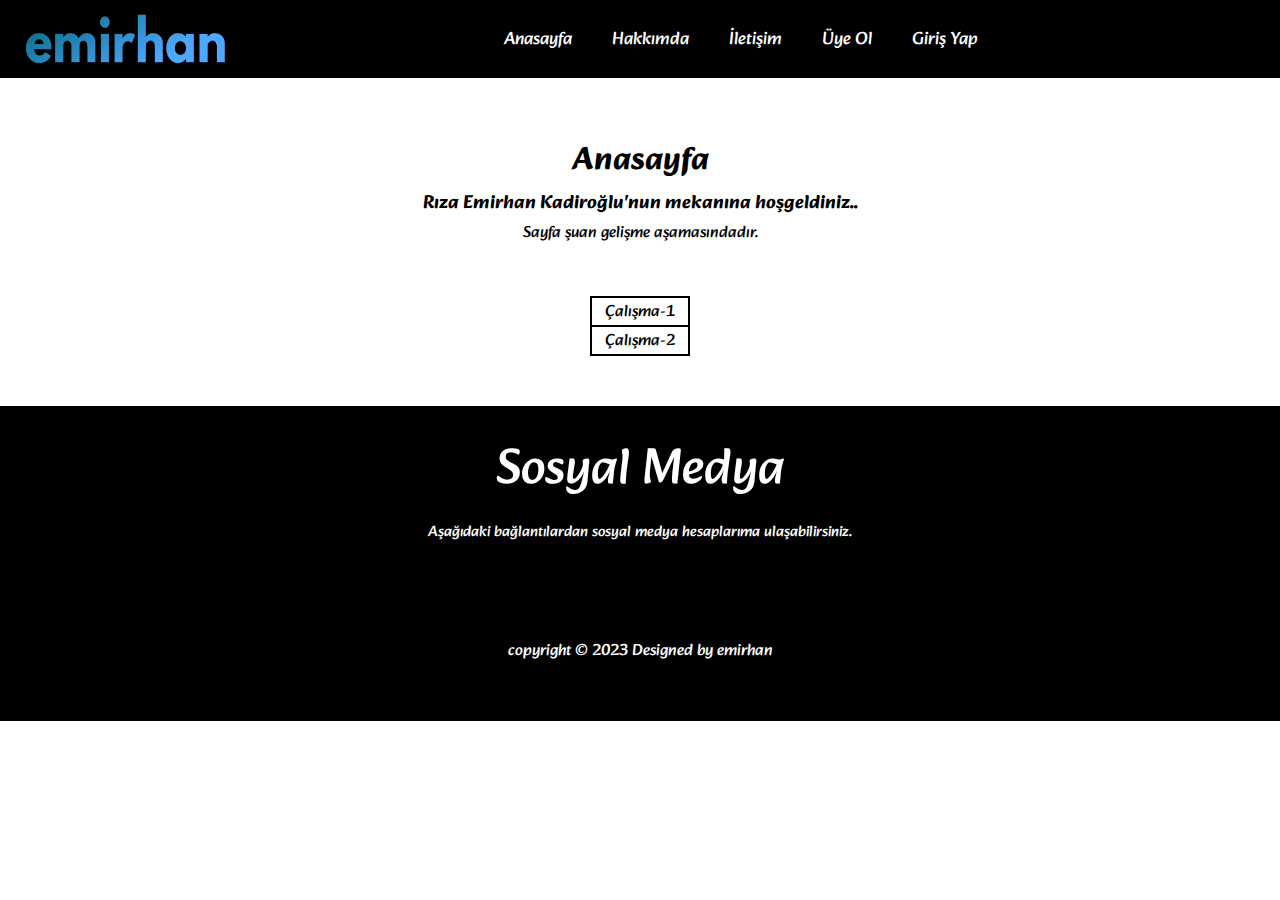
==== commit b37e00e4: "Ödev" ====
--- a/index.html
+++ b/index.html
@@ -1,637 +1,108 @@
 <!DOCTYPE html>
 <html lang="en">
-
-<head>
-    <meta charset="UTF-8">
-    <meta http-equiv="X-UA-Compatible" content="IE=edge">
-    <meta name="viewport" content="width=device-width, initial-scale=1.0">
-    <link rel="stylesheet" href="style/style.css">
-    <link rel="preconnect" href="https://fonts.googleapis.com">
-    <link rel="preconnect" href="https://fonts.gstatic.com" crossorigin>
-    <link href="https://fonts.googleapis.com/css2?family=DM+Sans:wght@400;700&family=DM+Serif+Display&display=swap"
-        rel="stylesheet">
-    <title>Document</title>
-</head>
-
-<body>
-    <div class="tempgrid">
-        <div class="asd div1"> </div>
-        <div class="asd div2"> </div>
-        <div class="asd div3"> </div>
-        <div class="asd div4"> </div>
-        <div class="asd div5"> </div>
-        <div class="asd div6"> </div>
-        <div class="asd div7"> </div>
-        <div class="asd div8"> </div>
-        <div class="asd div9"> </div>
-        <div class="asd div10"> </div>
-        <div class="asd div11"> </div>
-        <div class="asd div12"> </div>
+  <head>
+    <meta charset="UTF-8" />
+    <meta http-equiv="X-UA-Compatible" content="IE=edge" />
+    <meta name="viewport" content="width=device-width, initial-scale=1.0" />
+    <link
+      rel="stylesheet"
+      href="https://cdnjs.cloudflare.com/ajax/libs/font-awesome/6.3.0/css/all.min.css"
+      integrity="sha512-SzlrxWUlpfuzQ+pcUCosxcglQRNAq/DZjVsC0lE40xsADsfeQoEypE+enwcOiGjk/bSuGGKHEyjSoQ1zVisanQ=="
+      crossorigin="anonymous"
+      referrerpolicy="no-referrer"
+    />
+    <link rel="preconnect" href="https://fonts.googleapis.com" />
+    <link rel="preconnect" href="https://fonts.gstatic.com" crossorigin />
+    <link
+      href="https://fonts.googleapis.com/css2?family=Alkatra:wght@400;700&display=swap"
+      rel="stylesheet"
+    />
+    ,
+    <link
+      style="height: auto; width: auto"
+      rel="shortcut icon"
+      type="image/png"
+      href="./assets/img/e2.png"
+    />
+    <link rel="stylesheet" href="./assets/homework.css" />
+    <title>firstone</title>
+  </head>
+  <body>
+    <div class="header">
+      <header>
+        <a class="logo" href="#"><img src="./assets/img/son.png" alt="" /></a>
+        <ul class="navbar">
+          <li><a class="active" href="./index.html">Anasayfa</a></li>
+          <li><a href="#">Hakkımda</a></li>
+          <li><a href="#">İletişim</a></li>
+          <li><a href="#">Üye Ol</a></li>
+          <li><a href="#">Giriş Yap</a></li>
+        </ul>
+        <div class="main">
+          <a id="menu-icon" href="#"><i class="fa-solid fa-bars"></i></a>
+        </div>
+      </header>
     </div>
-    <div class="parent">
-        <div class="asdd div20"> </div>
-        <div class="asdd div21"> </div>
-        <div class="asdd div22"> </div>
-        <div class="asdd div23"> </div>
-        <div class="asdd div24"> </div>
-        <div class="asdd div25"> </div>
-        <div class="asdd div26"> </div>
-        <div class="asdd div27"> </div>
-        <div class="asdd div28"> </div>
-        <div class="asdd div29"> </div>
-        <div class="asdd div30"> </div>
-        <div class="asdd div31"> </div>
+    <div class="baslik">
+      <h1>Anasayfa</h1>
     </div>
-    <!-- Navbar Start -->
-    <nav>
-        <div class="container">
-            <a class="logo" href="#">
-                <img src="src/image/logo/LOGO.svg" alt="">
-            </a>
-            <input type="checkbox" name="" id="check">
-            <label for="check" class="checkbtn">
-                <img src="src/image/svg/hamburger.svg" alt="">
-            </label>
-            <ul class="dm-sans font-weight-700 font-size-16">
-                <a href="pages/about.html">
-                    <li>About</li>
-                </a>
-                <a href="pages/portfolio.html">
-                    <li>Portfolio</li>
-                </a>
-                <a href="#">
-                    <li>Blog</li>
-                </a>
-                <a href="pages/contact.html">
-                    <li>Contact</li>
-                </a>
-            </ul>
-            <a class="signupButton dm-sans font-weight-700 font-size-16 none jc-center ai-center" href="#">Sign up</a>
+    <div class="info">
+      <h3>Rıza Emirhan Kadiroğlu'nun mekanına hoşgeldiniz..</h3>
+      <p>Sayfa şuan gelişme aşamasındadır.</p>
+    </div>
+    <div class="table">
+      <ul>
+        <li>
+          <a href="calisma-1.html"
+            >Çalışma-1 <i class="fa-solid fa-hand-pointer"></i
+          ></a>
+        </li>
+        <li>
+          <a href="calisma-2.html"
+            >Çalışma-2 <i class="fa-solid fa-hand-pointer"></i
+          ></a>
+        </li>
+      </ul>
+    </div>
+    <div class="foot">
+      <footer class="footer">
+        <div class="footer-content">
+          <h1>Sosyal Medya</h1>
+          <p>
+            Aşağıdaki bağlantılardan sosyal medya hesaplarıma ulaşabilirsiniz.
+          </p>
+          <ul class="social-media">
+            <li>
+              <a target="_blank" href="https://www.instagram.com/the.kadiroglu/"
+                ><i class="fa-brands fa-instagram"></i
+              ></a>
+            </li>
+            <li>
+              <a target="_blank" href="https://twitter.com/thekadiroglu"
+                ><i class="fa-brands fa-twitter"></i
+              ></a>
+            </li>
+            <li>
+              <a
+                target="_blank"
+                href="https://www.youtube.com/channel/UCNzRusUI9VfWdB_E44KI1vg"
+                ><i class="fa-brands fa-youtube"></i
+              ></a>
+            </li>
+            <li>
+              <a
+                target="_blank"
+                href="https://www.linkedin.com/in/rıza-emirhan-kadiroğlu-1757aa254/"
+                ><i class="fa-brands fa-linkedin"></i
+              ></a>
+            </li>
+          </ul>
         </div>
-    </nav>
-    <!-- Navbar Finish -->
-    <!-- Header Start -->
-    <header class="header">
-        <div class="container">
-            <div>
-                <h3 class="dm-sans font-weight-400 font-size-16 letter-spacing-03">expetenda</h3>
-                <h1 class="dm-serif font-weight-400 font-size-56">Duo veri eripuit honestatis</h1>
-                <p class="dm-sans font-weight-700 font-size-16">Duo stet possim quaerendum eu, cum in invenire platonem.
-                    An
-                    animal assentior nam, sed qualisque deterruisset ea.</p>
-                <a class="dm-sans font-weight-700 font-size-16" href="">Explore</a>
-            </div>
-            <div class="headerImage">
-                <img class="none" src="src/image/svg/clip-1.svg" alt="">
-                <img class="" src="src/image/svg/clip-1.svg" alt="">
-            </div>
+        <div class="footer-bottom">
+          <p>copyright &copy; 2023 Designed by emirhan</p>
         </div>
-    </header>
-    <!-- Header Finish -->
-    <!-- About Start -->
-    <section class="about">
-        <div class="container">
-            <div class="aboutText">
-                <h2 class="dm-serif font-weight-400 font-size-40">Vivendo omnesque</h2>
-                <p class="dm-sans font-weight-400 font-size-20">Eu minim movet quodsi eum. Et vim dolore epicurei, ut
-                    aeque postea nam, at posse dicta est.</p>
-            </div>
-            <!-- Card 1 -->
-            <div class="cards">
-                <div class="card">
-                    <img src="src/image/svg/box.svg" alt="">
-                    <div class="cardContent">
-                        <h3 class="dm-serif font-weight-400 font-size-24">Quidam officiis</h3>
-                        <p class="dm-sans font-weight-400 font-size-16">Pro ad ubique erroribus, in modo mutat sed.
-                            Suscipit, natum animal qui et.</p>
-                        <a class="dm-sans font-weight-700 font-size-16" href="#">Learn more <img
-                                src="src/image/svg/arrow.svg" alt=""></a>
-                    </div>
-                </div>
-                <!-- Card 2 -->
-                <div class="card">
-                    <img src="src/image/svg/deliver.svg" alt="">
-                    <div class="cardContent">
-                        <h3 class="dm-serif font-weight-400 font-size-24">Mazim nemore</h3>
-                        <p class="dm-sans font-weight-400 font-size-16">An mel everti invenire intellegam, legendos
-                            consequuntur eu sit. </p>
-                        <a class="dm-sans font-weight-700 font-size-16" href="#">Learn more <img
-                                src="src/image/svg/arrow.svg" alt=""></a>
-                    </div>
-                </div>
-                <!-- Card 3 -->
-                <div class="card">
-                    <img src="src/image/svg/24.svg" alt="">
-                    <div class="cardContent">
-                        <h3 class="dm-serif font-weight-400 font-size-24">Idque maiestatis</h3>
-                        <p class="dm-sans font-weight-400 font-size-16">Diam facilisi insolens per cu, eos malorum
-                            voluptaria ei.</p>
-                        <a class="dm-sans font-weight-700 font-size-16" href="#">Learn more <img
-                                src="src/image/svg/arrow.svg" alt=""></a>
-                    </div>
-                </div>
-            </div>
-        </div>
-    </section>
-    <!-- About Finish -->
-    <!-- Aliquip Start -->
-    <section class="aliquip">
-        <div class="container">
-            <div class="aliquipText">
-                <h3 class="dm-sans font-weight-400 font-size-16">ALIQUIP</h3>
-                <h2 class="dm-serif font-weight-400 font-size-40">Graece postea</h2>
-                <p class="dm-sans font-weight-400 font-size-20">Eu Quo ex ocurreret quaerendum. Mel cu ancillae
-                    similique. Mei no ubique persecuti, at sit iusto aliquam interpretaris.</p>
-            </div>
-            <div class="clipCards">
-                <div class="clipCard flex fd-column">
-                    <img src="src/image/svg/clipList1.svg" alt="">
-                    <div>
-
-                        <h3 class="dm-serif font-weight-400 font-size-24">Nemore facilisi mediocrem at duo</h3>
-                        <p class="dm-sans font-weight-400 font-size-16">Dicat eripuit accumsan ad est. Facer facilisi
-                            ius
-                            ei, ea has cetero argumentum, vel at fugit
-                            temporibus. Deseruisse definitionem his et, an has veri integre abhorreant, nam alii
-                            epicurei
-                            et.</p>
-                        <a href="#" class="dm-sans font-weight-700 font-size-16">Learn more<img
-                                src="src/image/svg/arrow.svg" alt=""></a>
-                    </div>
-                </div>
-                <div class="clipCard flex fd-column">
-                    <img src="src/image/svg/clipList2.svg" alt="">
-                    <div>
-
-                        <h3 class="dm-serif font-weight-400 font-size-24">Dolorem habemus
-                            mandamus ponderum</h3>
-                        <p class="dm-sans font-weight-400 font-size-16">Dicat eripuit accumsan ad est. Facer facilisi
-                            ius
-                            ei, ea has cetero argumentum, vel at fugit
-                            temporibus. Deseruisse definitionem his et, an has veri integre abhorreant, nam alii
-                            epicurei
-                            et.</p>
-                        <a href="#" class="dm-sans font-weight-700 font-size-16">Learn more<img
-                                src="src/image/svg/arrow.svg" alt=""></a>
-                    </div>
-                </div>
-
-            </div>
-        </div>
-    </section>
-    <!-- Aliquip Finish -->
-    <!-- Molestiae Start -->
-    <section class="molestiae">
-        <div class="container">
-            <div class="molestiaeText flex fd-column ai-center">
-                <h3 class="dm-sans font-weight-400 font-size-16">MOLESTIAE</h3>
-                <h2 class="dm-serif font-weight-400 font-size-40">Fastidii iracundia</h2>
-                <p class="dm-sans font-weight-400 font-size-20 ta-center">Sit bonorum graecis convenire te, nec wisi
-                    assum novum eu. At sea dolorum constituto, ad solet pertinacia neglegentur.</p>
-            </div>
-            <div class="molestiaeCards flex fd-column">
-                <div class="molestiaeCard">
-                    <div class="molestiaeCardContent">
-                        <h3 class="dm-sans font-weight-400 font-size-16">Commune</h3>
-                        <h1 class="dm-serif font-weight-400 font-size-40">Ei mei fabellas
-                            gubergren</h1>
-                        <a href="#" class="dm-sans font-weight-700 font-size-16">Read more</a>
-                    </div>
-                    <img class="" src="src/image/jpg/molestiaeClip1.jpg" alt="">
-                    <img class="none" src="src/image/jpg/molestiae1.jpg" alt="">
-                </div>
-                <div class="molestiaeCard">
-                    <div class="molestiaeCardContent">
-                        <h3 class="dm-sans font-weight-400 font-size-16">Erroribus</h3>
-                        <h1 class="dm-serif font-weight-400 font-size-24">Cum ea debitis
-                            gubergren
-                            maluisset </h1>
-                        <a href="#" class="dm-sans font-weight-700 font-size-16"><img src="src/image/svg/plus.svg"
-                                alt=""></a>
-                    </div>
-                    <img src="src/image/jpg/molestiaeClip2.jpg" alt="">
-                    <img class="none" src="src/image/jpg/molestiae2.jpg" alt="">
-                </div>
-                <div class="molestiaeCard">
-                    <div class="molestiaeCardContent">
-                        <h3 class="dm-sans font-weight-400 font-size-16">Scripserit</h3>
-                        <h1 class="dm-serif font-weight-400 font-size-24">Dicam dolore
-                            cu mel erat
-                            timeam</h1>
-                        <a href="#" class="dm-sans font-weight-700 font-size-16"><img src="src/image/svg/plus.svg"
-                                alt=""></a>
-                    </div>
-                    <img src="src/image/jpg/molestiaeClip3.jpg" alt="">
-                    <img class="none" src="src/image/jpg/molestiae3.jpg" alt="">
-                </div>
-            </div>
-            <div class="molestiaeButton flex jc-center ">
-                <a href="#" class="flex jc-center ai-center dm-sans font-weight-700 font-size-16">All works</a>
-            </div>
-            <div class="molestiaeBottom flex fd-column">
-                <img src="src/image/jpg/clip-log-out.jpg" alt="">
-                <div>
-
-                    <h1 class="dm-serif font-weight-400 font-size-40">Nemore facilisi
-                        mediocrem at duo</h1>
-                    <h2 class="dm-sans font-weight-400 font-size-20">Dicat eripuit accumsan ad est. Facer facilisi ius
-                        ei,
-                        ea has cetero argumentum, vel at fugit
-                        temporibus. </h2>
-                    <div class="molestiaeBottomDescriptions">
-
-                        <div class="molestiaeBottomDescription mb-26">
-                            <img src="src/image/svg/checktime.svg" alt="">
-                            <h3 class="dm-serif font-weight-400 font-size-24">Tacimates</h3>
-                            <p class="dm-sans font-weight-400 font-size-16">Erroribus vituperatoribus no eos, no nobis
-                                alienum
-                                per.</p>
-                        </div>
-                        <div class="molestiaeBottomDescription">
-                            <img src="src/image/svg/cargo.svg" alt="">
-                            <h3 class="dm-serif font-weight-400 font-size-24">Recusabo</h3>
-                            <p class="dm-sans font-weight-400 font-size-16">Dolor contentiones qui ei, exerci dissentiet
-                                comprehensam eum ne. </p>
-                        </div>
-                    </div>
-                </div>
-            </div>
-
-        </div>
-
-    </section>
-    <!-- Molestiae Finish-->
-    <!-- Scripserit Start -->
-    <section class="scripserit">
-        <div class="container flex fd-column">
-            <div>
-                <h3 class="dm-sans font-weight-400 font-size-16 letter-spacing-03 uppercase">SCRIPSERIT</h3>
-                <h2 class="dm-serif font-weight-400 font-size-40">Unum porro
-                    audiam at vel</h2>
-                <p class="dm-sans font-weight-400 font-size-20 ">Mea an decore veritus probatus. Nec ea affert verterem.
-                    Vix
-                    probo semper et, mea simul graeco diceret te. Qui no stet ferri qualisque.</p>
-                <a href="#" class="flex jc-center ai-center dm-sans font-weight-700 font-size-16">Explore</a>
-            </div>
-        </div>
-        <img src="src/image/jpg/Bitmap.jpg" alt="">
-    </section>
-    <!-- Scripserit Finish-->
-    <!-- Staff Start -->
-    <section class="staff">
-        <div class="container flex fd-column ai-center">
-            <h2 class="dm-sans font-weight-400 font-size-16 letter-spacing-03 uppercase">SCRIPSERIT</h2>
-            <h1 class="dm-serif font-weight-400 font-size-40">Sit alii tantas</h1>
-            <h4 class="dm-sans font-weight-400 font-size-20 ta-center">Vix habeo scaevola percipitur ne, qui noster
-                abhorreant ne,
-                mea in dicant eligendi evertitur.</h4>
-            <div class="staffCards">
-                <div class="staffCard">
-                    <div class="staffImg">
-                        <img src="src/image/jpg/staff1.jpg" alt="">
-                    </div>
-                    <h3 class="dm-serif font-weight-400 font-size-24">Athar Malakooti</h3>
-                    <div class="staffCardContent flex jc-between">
-                        <p class="dm-sans font-weight-400 font-size-16">Manager</p>
-                        <div class="flex">
-                            <img src="src/image/svg/facebooksvg.svg" alt="">
-                            <img src="src/image/svg/twitter.svg" alt="">
-                            <img src="src/image/svg/instagram.svg" alt="">
-                        </div>
-                    </div>
-
-                </div>
-                <div class="staffCard">
-                    <div class="staffImg">
-                        <img src="src/image/jpg/staff2.jpg" alt="">
-                    </div>
-                    <h3 class="dm-serif font-weight-400 font-size-24">Benito Noboa</h3>
-                    <div class="staffCardContent flex jc-between">
-                        <p class="dm-sans font-weight-400 font-size-16">Designer</p>
-                        <div class="flex">
-                            <img src="src/image/svg/facebooksvg.svg" alt="">
-                            <img src="src/image/svg/twitter.svg" alt="">
-                            <img src="src/image/svg/instagram.svg" alt="">
-                        </div>
-                    </div>
-
-                </div>
-                <div class="staffCard">
-                    <div class="staffImg">
-                        <img src="src/image/jpg/staff3.jpg" alt="">
-                    </div>
-                    <h3 class="dm-serif font-weight-400 font-size-24">Meng Ru</h3>
-                    <div class="staffCardContent flex jc-between">
-                        <p class="dm-sans font-weight-400 font-size-16">Developer</p>
-                        <div class="flex">
-                            <img src="src/image/svg/facebooksvg.svg" alt="">
-                            <img src="src/image/svg/twitter.svg" alt="">
-                            <img src="src/image/svg/instagram.svg" alt="">
-                        </div>
-                    </div>
-
-                </div>
-            </div>
-    </section>
-    <!-- Staff Finish -->
-    <!-- Materials Start -->
-    <section class="materials">
-        <div class="container">
-            <h2 class="dm-sans font-weight-400 font-size-16 letter-spacing-03 uppercase ta-center">Ad falli</h2>
-            <h1 class="dm-serif font-weight-400 font-size-40 ta-center">Aliquid menandri</h1>
-            <h4 class="dm-sans font-weight-400 font-size-20 ta-center">Usu vocent copiosae ut. No nihil munere eum. Et
-                vel epicuri detracto indoctum, et fierent pericula vim.</h4>
-            <div class="materialsCards flex fd-column">
-                <div class="materialsCard flex">
-                    <img src="src/image/svg/book.svg" alt="">
-                    <div>
-                        <h3 class="dm-serif font-weight-400 font-size-24">Quaestio</h3>
-                        <p class="dm-sans font-weight-400 font-size-16">Ad mutat quaestio erroribus eam, ei mea modus
-                            volumus</p>
-                    </div>
-                </div>
-                <div class="materialsCard flex">
-                    <img src="src/image/svg/paperclip.svg" alt="">
-                    <div>
-                        <h3 class="dm-serif font-weight-400 font-size-24">Quaestio</h3>
-                        <p class="dm-sans font-weight-400 font-size-16">Ad mutat quaestio erroribus eam, ei mea modus
-                            volumus</p>
-                    </div>
-                </div>
-                <div class="materialsCard flex">
-                    <img src="src/image/svg/star.svg" alt="">
-                    <div>
-                        <h3 class="dm-serif font-weight-400 font-size-24">Quaestio</h3>
-                        <p class="dm-sans font-weight-400 font-size-16">Ad mutat quaestio erroribus eam, ei mea modus
-                            volumus</p>
-                    </div>
-                </div>
-                <div class="materialsCard flex">
-                    <img src="src/image/svg/mail.svg" alt="">
-                    <div>
-                        <h3 class="dm-serif font-weight-400 font-size-24">Quaestio</h3>
-                        <p class="dm-sans font-weight-400 font-size-16">Ad mutat quaestio erroribus eam, ei mea modus
-                            volumus</p>
-                    </div>
-                </div>
-                <div class="materialsCard flex">
-                    <img src="src/image/svg/balloon.svg" alt="">
-                    <div>
-                        <h3 class="dm-serif font-weight-400 font-size-24">Quaestio</h3>
-                        <p class="dm-sans font-weight-400 font-size-16">Ad mutat quaestio erroribus eam, ei mea modus
-                            volumus</p>
-                    </div>
-                </div>
-                <div class="materialsCard flex">
-                    <img src="src/image/svg/gear.svg" alt="">
-                    <div>
-                        <h3 class="dm-serif font-weight-400 font-size-24">Quaestio</h3>
-                        <p class="dm-sans font-weight-400 font-size-16">Ad mutat quaestio erroribus eam, ei mea modus
-                            volumus</p>
-                    </div>
-                </div>
-            </div>
-        </div>
-    </section>
-    <!-- Materials Finish -->
-    <!-- Boss Start -->
-    <section class="boss">
-        <div class="container bossContainer">
-            <div class="bossImage flex jc-center ai-center">
-                <div class="flex fd-column">
-                    <img src="src/image/svg/arrow-white-left.svg" alt="">
-                    <img src="src/image/svg/arrow-white-right.svg" alt="">
-                </div>
-                <img src="src/image/jpg/boss.jpg" alt="">
-            </div>
-            <div>
-                <h1 class="dm-sans font-weight-400 font-size-16 letter-spacing-03 uppercase">Dicta omnes</h1>
-                <h2 class="dm-serif font-weight-400 font-size-24">Mea iisque mentitum signiferumque te, sed commune
-                    erroribus scripserit ut, vocibus facilis sea an.
-                    Fabulas invenire partiendo eu ius. Sale veritus cu est, homero perpetua.</h2>
-                <h3 class="dm-sans font-weight-400 font-size-20">Emlen Beaver</h3>
-                <h4 class="dm-sans font-weight-400 font-size-16">Goggle</h4>
-            </div>
-        </div>
-    </section>
-    <!-- Boss Finish -->
-    <!-- Contact Us Start -->
-    <section class="contactus">
-        <div class="container">
-            <div class="contactusText flex fd-column ai-center">
-                <h3 class="dm-sans font-weight-400 font-size-16 uppercase">petentium</h3>
-                <h2 class="dm-serif font-weight-400 font-size-40">Contentiones</h2>
-                <p class="dm-sans font-weight-400 font-size-20 ta-center">Zril petentium sit at, vel at quis corrumpit.
-                    At facilisi contentiones per.</p>
-            </div>
-            <div class="flex fd-column jc-center ai-center gap-33 mb-66 contactusBrands">
-                <a href="#">
-                    <img src="src/image/svg/facebookColored.svg" alt="">
-                </a>
-                <a href="#">
-                    <img src="src/image/svg/googleColored.svg" alt="">
-                </a>
-                <a href="#">
-                    <img src="src/image/svg/nytColored.svg" alt="">
-                </a>
-                <a href="#">
-                    <img src="src/image/svg/spotifyColored.svg" alt="">
-                </a>
-                <a href="#">
-                    <img src="src/image/svg/airbnbColored.svg" alt="">
-                </a>
-            </div>
-            <div class="contactusButton flex jc-center">
-                <a class="dm-sans font-weight-700 font-size-16 flex jc-center ai-center" href="#">Contact us</a>
-            </div>
-        </div>
-    </section>
-    <!-- Contact Us Finish -->
-    <!-- Blog Start -->
-    <section class="blog">
-        <div class="container">
-            <div class="blogText">
-                <h3 class="dm-sans font-weight-400 font-size-16 uppercase letter-spacing-03">novum</h3>
-                <h2 class="dm-serif font-weight-400 font-size-40">Sed wisi persius</h2>
-            </div>
-            <div class="blogCards flex fd-column">
-                <div class="blogCard">
-                    <img src="src/image/jpg/blog1.jpg" alt="">
-                    <img class="none" src="src/image/jpg/blog4.jpg" alt="">
-                    <div class="blogCardText">
-                        <h3 class="dm-sans font-weight-400 font-size-16">Eloquentiam</h3>
-                        <p class="dm-serif font-weight-400 font-size-24">Ea cum vide impetus
-                            deserunt.</p>
-                        <div class="blogButton">
-                            <a class="dm-sans font-weight-400 font-size-16 flex ai-center" href="#">Learn more <img
-                                    src="src/image/svg/arrow.svg" alt=""></a>
-                        </div>
-                    </div>
-                </div>
-                <div class="blogCard">
-                    <img src="src/image/jpg/blog2.jpg" alt="">
-                    <img class="none" src="src/image/jpg/blog3.jpg" alt="">
-                    <div class="blogCardText">
-                        <h3 class="dm-sans font-weight-400 font-size-16">Dolorem</h3>
-                        <p class="dm-serif font-weight-400 font-size-24">Inciderint temporibus
-                            id mel</p>
-                        <div class="blogButton">
-                            <a class="dm-sans font-weight-400 font-size-16 flex ai-center" href="#">Learn more <img
-                                    src="src/image/svg/arrow.svg" alt=""></a>
-                        </div>
-                    </div>
-                </div>
-            </div>
-            <div class="blogButtonDown flex jc-center dm-sans font-weight-700 font-size-16">
-                <a class="flex jc-center ai-center" href="#">Read all</a>
-            </div>
-        </div>
-    </section>
-    <!-- Blog Finish -->
-    <!-- Portfolio Start -->
-    <section class="portfolio">
-        <div class="container flex fd-column portfolioContainer">
-            <div class="portfolioText">
-                <h3 class="dm-sans font-weight-400 font-size-16 uppercase letter-spacing-03">viderer</h3>
-                <h2 class="dm-serif font-weight-400 font-size-24">His cu tamquam dolorum
-                    veritus, porro assum
-                    docendi te mei</h2>
-                <div class="flex ai-center">
-                    <a href="#" class="instagramButton">
-                        <img id="instagram" src="src/image/svg/instagramBlue.svg" alt="">
-                    </a>
-                    <a href="#" class="dm-sans font-weight-400 font-size-16">
-                        @design_team
-                    </a>
-                </div>
-
-            </div>
-            <div class="portfolioImages flex fd-column ai-center gap-20">
-                <div class="portfolioImage ">
-                    <img src="src/image/jpg/portfolio1.jpg" alt="">
-                </div>
-                <div class="portfolioImage">
-                    <img src="src/image/jpg/portfolio2.jpg" alt="">
-                </div>
-                <div class="portfolioImage">
-                    <img src="src/image/jpg/portfolio3.jpg" alt="">
-                </div>
-            </div>
-        </div>
-    </section>
-    <!-- Portfolio Finish -->
-    <!-- Contact Start-->
-    <section class="contact">
-        <div class="container contactContainer">
-            <div class="contactText">
-                <div>
-                    <h3 class="dm-sans font-weight-400 font-size-16 uppercase letter-spacing-03">maiestatis</h3>
-                    <h2 class="dm-serif font-weight-400 font-size-40">Mei ei tollit
-                        epicurei invenire</h2>
-                    <p class="dm-sans font-weight-400 font-size-20">Et vim graeco principes. Cu dico nullam pri. Duo
-                        stet
-                        possim quaerendum eu, cum in invenire platonem.
-                        An animal assentior nam.</p>
-                    <form action="" class="dm-sans font-weight-400 font-size-16">
-                        <input type="email" placeholder="Email">
-                    </form>
-                    <a href="#" class="dm-sans font-weight-700 font-size-16 flex jc-center ai-center">Subscribe</a>
-
-                </div>
-                <img class="none" src="src/image/svg/bicycle.svg" alt="">
-                <img src="src/image/svg/clipBicycle.svg" alt="">
-
-            </div>
-            <div class="contactForm flex fd-column">
-                <div class="contactFormFirst">
-                    <img class="map" src="src/image/jpg/clipMap.jpg" alt="">
-                    <img class="map none" src="src/image/jpg/map.jpg" alt="">
-                    <img class="location" src="src/image/svg/location.svg" alt="">
-                </div>
-                <div class="contactFormSecond">
-                    <h3 class="dm-sans font-weight-400 font-size-16 uppercase letter-spacing-03">ancillae</h3>
-                    <h2 class="dm-serif font-weight-400 font-size-40">Scribentur</h2>
-                    <form action="" class="dm-sans font-weight-400 font-size-16 flex fd-column">
-                        <input type="email" placeholder="Email">
-                        <textarea name="" id="" cols="30" rows="10" placeholder="Message"></textarea>
-                    </form>
-
-                    <a href="#" class="dm-sans font-weight-700 font-size-16 flex jc-center ai-center">Submit</a>
-                </div>
-            </div>
-        </div>
-    </section>
-    <!-- Contact Finish-->
-    <!-- Footer Start -->
-    <section class="footer">
-        <div class="container">
-            <div class="footerContainer flex fd-column">
-                <div class="footerLeft">
-                    <a href="#">
-                        <img src="src/image/logo/LOGOblack.svg" alt=""></a>
-                    <p class="dm-sans font-weight-400 font-size-16">Pro eu apeirian suavitate dissentiet, qui dicunt
-                        ancillae id, ne mea homero persequeris.</p>
-                    <div class="flex gap-10">
-                        <a href="#">
-                            <img src="src/image/svg/facebooksvg.svg" alt="">
-                        </a>
-                        <a href="#">
-                            <img src="src/image/svg/twitter.svg" alt="">
-                        </a>
-                        <a href="#">
-                            <img src="src/image/svg/instagram.svg" alt="">
-                        </a>
-                    </div>
-                </div>
-                <div class="footerMid flex">
-                    <div class="midLeft">
-                        <h3 class="dm-sans font-weight-700 font-size-16">Causae</h3>
-                        <ul>
-                            <li><a href="#" class="dm-sans font-weight-400 font-size-16">Doming</a></li>
-                            <li><a href="#" class="dm-sans font-weight-400 font-size-16">Dicunt</a></li>
-                            <li><a href="#" class="dm-sans font-weight-400 font-size-16">Feugait</a></li>
-                            <li><a href="#" class="dm-sans font-weight-400 font-size-16">Scripta</a></li>
-                        </ul>
-                    </div>
-                    <div class="midRight">
-                        <h3 class="dm-sans font-weight-700 font-size-16">Aperiri</h3>
-                        <ul>
-                            <li><a href="#" class="dm-sans font-weight-400 font-size-16">Postulant</a></li>
-                            <li><a href="#" class="dm-sans font-weight-400 font-size-16">Affert</a></li>
-                            <li><a href="#" class="dm-sans font-weight-400 font-size-16">Audire</a></li>
-                            <li><a href="#" class="dm-sans font-weight-400 font-size-16">Quaestio</a></li>
-                        </ul>
-                    </div>
-
-                </div>
-                <div class="footerRight flex fd-column">
-                    <div class="rightFirst flex ai-start ">
-                        <img src="src/image/jpg/footer1.jpg" alt="">
-                        <div>
-                            <p class="dm-sans font-weight-400 font-size-16">Ius delectus instructior eu, eu eum mentitum
-                                percipit forensibus</p>
-                            <h6 class="dm-sans font-weight-700 font-size-12">July 15, 2019</h6>
-                        </div>
-                    </div>
-                    <div class="rightFirst flex ai-start ">
-                        <img src="src/image/jpg/footer2.jpg" alt="">
-                        <div>
-                            <p class="dm-sans font-weight-400 font-size-16">Ius delectus instructior eu, eu eum mentitum
-                                percipit forensibus</p>
-                            <h6 class="dm-sans font-weight-700 font-size-12">July 15, 2019</h6>
-                        </div>
-                    </div>
-                </div>
-            </div>
-        </div>
-        <div class="footerBottom flex fd-column">
-            <p class="dm-sans font-weight-400 font-size-16">Created by Laaqiq</p>
-            <p class="dm-sans font-weight-400 font-size-16">&copy; LOGO, 2019. All rights reserved.</p>
-        </div>
-    </section>
-    <!-- Footer Finish -->
-
-
-</body>
-
-</html>+      </footer>
+    </div>
+    <script type="text/javascript" src="calisma.js"></script>
+  </body>
+</html>
--- a/assets/homework.css
+++ b/assets/homework.css
@@ -0,0 +1,223 @@
+* {
+  margin: 0;
+  padding: 0;
+  box-sizing: border-box;
+  list-style: none;
+  font-family: "Alkatra", cursive;
+  text-decoration: none;
+}
+.baslik {
+  width: 100%;
+  text-align: center;
+}
+.info {
+  width: 100%;
+  text-align: center;
+}
+.info p {
+  font-family: "Alkatra", cursive;
+}
+.table {
+  margin: 0 auto;
+  border: 1px solid #000;
+  width: 100px;
+  margin-top: 50px;
+  margin-bottom: 50px;
+}
+.table li {
+  border: 1px solid #000;
+  text-align: center;
+}
+.table li a {
+  color: #000;
+}
+.foot {
+  height: 315px;
+  background-color: #000;
+  margin-top: 50px;
+}
+.footer {
+  background-color: #000;
+  height: auto;
+  width: 100%;
+  padding-top: 40px;
+  text-align: center;
+  color: #ffff;
+}
+.footer-content {
+  display: flex;
+  background-color: #000;
+  align-items: center;
+  justify-content: center;
+  flex-direction: column;
+  text-align: center;
+}
+.footer-content h1 {
+  background-color: #000;
+  font-size: 50px;
+  font-weight: 400;
+  text-transform: capitalize;
+  line-height: 3rem;
+}
+.footer-content p {
+  background-color: #000;
+  max-width: 500px;
+  margin: 10px auto;
+  line-height: 28px;
+  font-size: 15px;
+  margin-top: 25px;
+  display: flex;
+}
+.footer-bottom p {
+  background-color: #000;
+}
+.social-media {
+  background-color: #000;
+  list-style: none;
+  display: flex;
+  align-items: center;
+  justify-content: center;
+}
+.social-media li {
+  margin: 40px 10px;
+}
+.social-media a {
+  text-decoration: none;
+  color: #ffff;
+}
+.social-media a i {
+  font-size: 50px;
+}
+.alt-baslik h1 {
+  margin-left: 700px;
+  margin-top: 250px;
+  color: #fff;
+  width: 200px;
+}
+/*header*/
+.header {
+  height: 107px;
+}
+header {
+  background-color: #000;
+  position: fixed;
+  width: 100%;
+  top: 0;
+  right: 0;
+  z-index: 1;
+  display: flex;
+  align-items: center;
+  justify-content: space-between;
+  padding: 28px 12%;
+  transition: all 0.5s ease;
+}
+.logo {
+  display: flex;
+  align-items: center;
+}
+.logo img {
+  width: 200px;
+  height: 50px;
+}
+.logo i {
+  font-size: 28px;
+  color: #000;
+  margin-right: 3px;
+}
+.logo span {
+  color: #fff;
+  font-size: 1.7rem;
+  font-weight: 600;
+}
+.navbar {
+  display: flex;
+}
+.navbar a {
+  color: #fff;
+  font-size: 1.1rem;
+  padding: 5px 0;
+  margin: 0 30px;
+  transition: 0.5s;
+}
+.navbar a:hover {
+  color: #dddd;
+}
+.navbar a.active {
+  color: #fff;
+}
+.main {
+  display: flex;
+  align-items: center;
+}
+.main a {
+  color: #fff;
+  margin-right: 25px;
+  margin-left: 10px;
+  font-size: 1.1rem;
+  font-weight: 500;
+  transition: 0.5s;
+}
+.user {
+  display: flex;
+  align-items: center;
+}
+.user i {
+  color: #fff;
+  font-size: 28px;
+  margin-right: 7px;
+}
+.main a:hover {
+  color: #dddd;
+}
+#menu-icon {
+  font-size: 35px;
+  color: #fff;
+  cursor: pointer;
+  z-index: 1;
+  display: none;
+}
+@media (max-width: 1280px) {
+  header {
+    padding: 14px 2%;
+    transition: 0.2s;
+  }
+  .navbar a {
+    padding: 5px 0;
+    margin: 0 20px;
+  }
+}
+@media (max-width: 1090px) {
+  #menu-icon {
+    display: block;
+  }
+  .navbar {
+    position: absolute;
+    top: 100%;
+    right: -100%;
+    width: 270px;
+
+    background-color: #000;
+    display: flex;
+    flex-direction: column;
+    justify-content: flex-start;
+    border-radius: 10px;
+    transition: 0.5s;
+  }
+  .navbar a {
+    display: block;
+    margin: 12px 0;
+    padding: 0 25px;
+    transition: 0.5s;
+    color: #fff;
+  }
+  .navbar a:hover {
+    color: #dddd;
+    transform: translateX(5px);
+  }
+  .navbar a.active {
+    color: #fff;
+  }
+  .navbar.open {
+    right: 2%;
+  }
+}
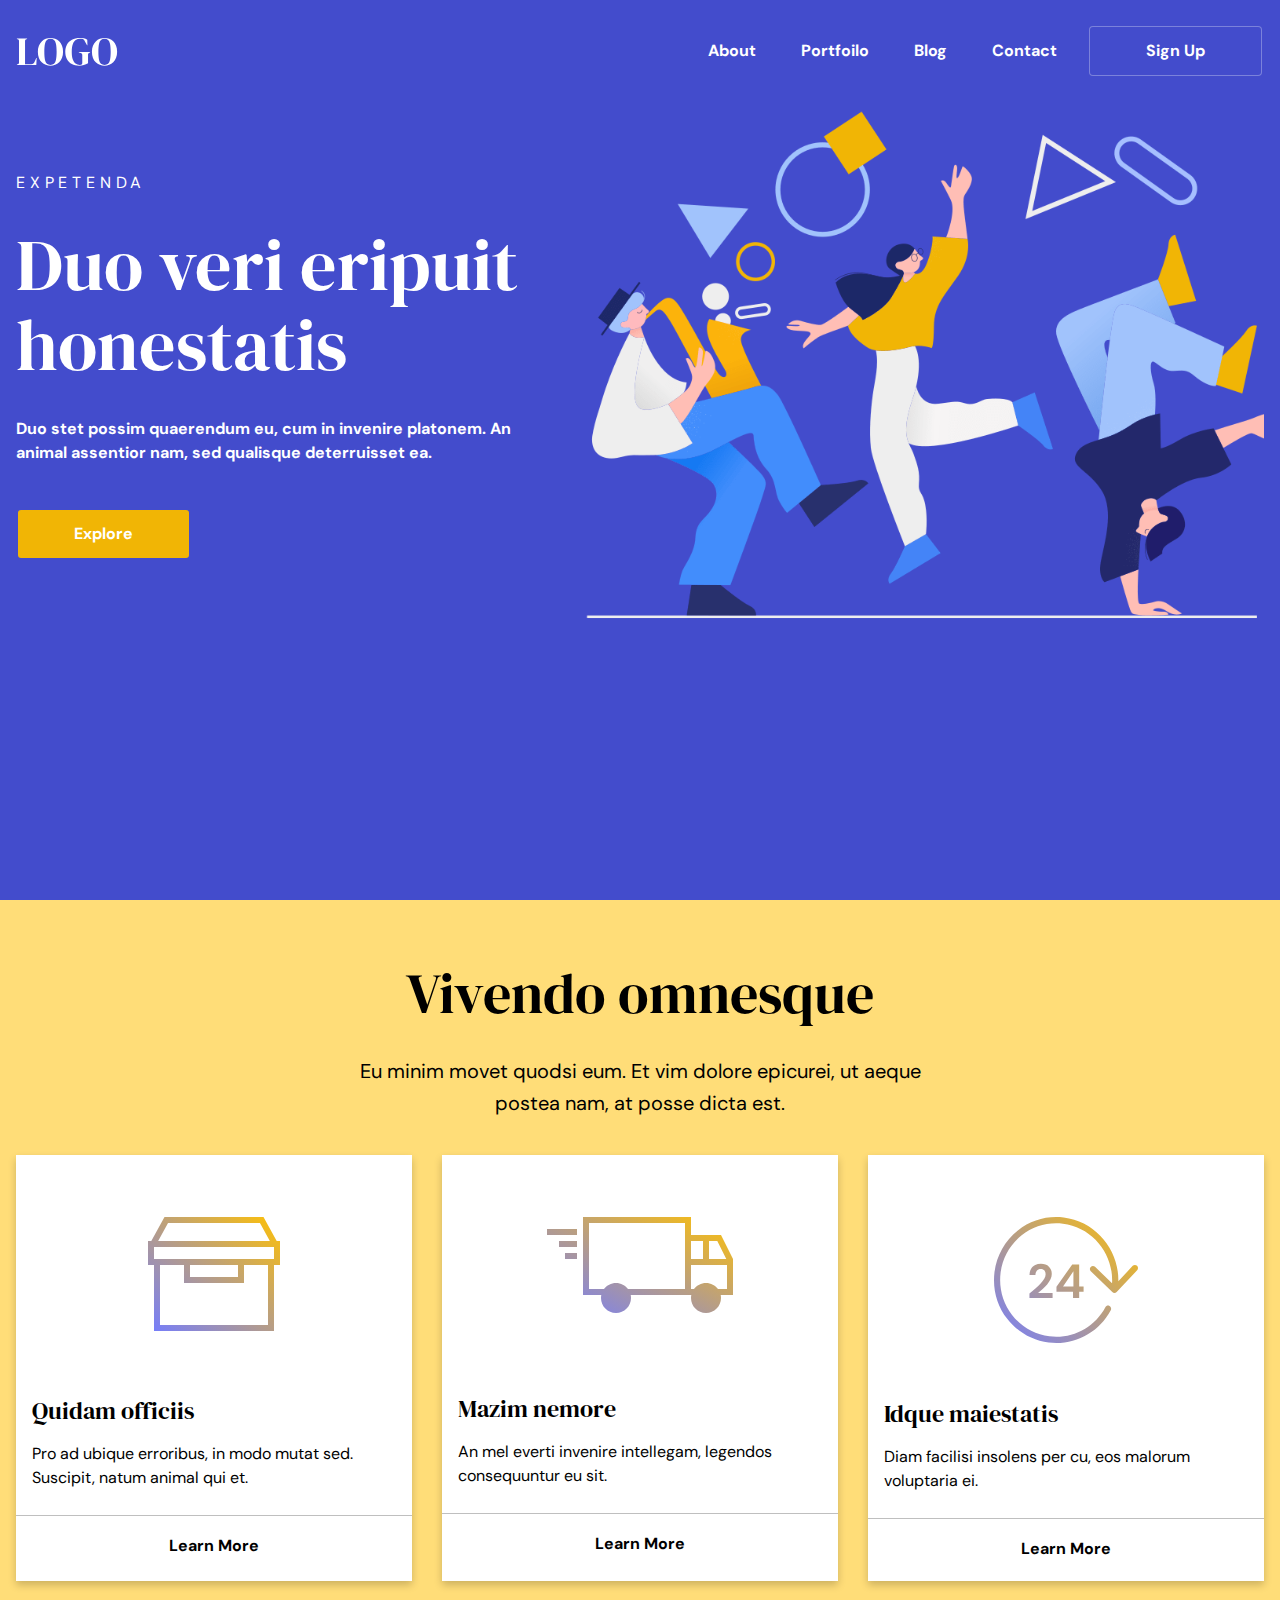
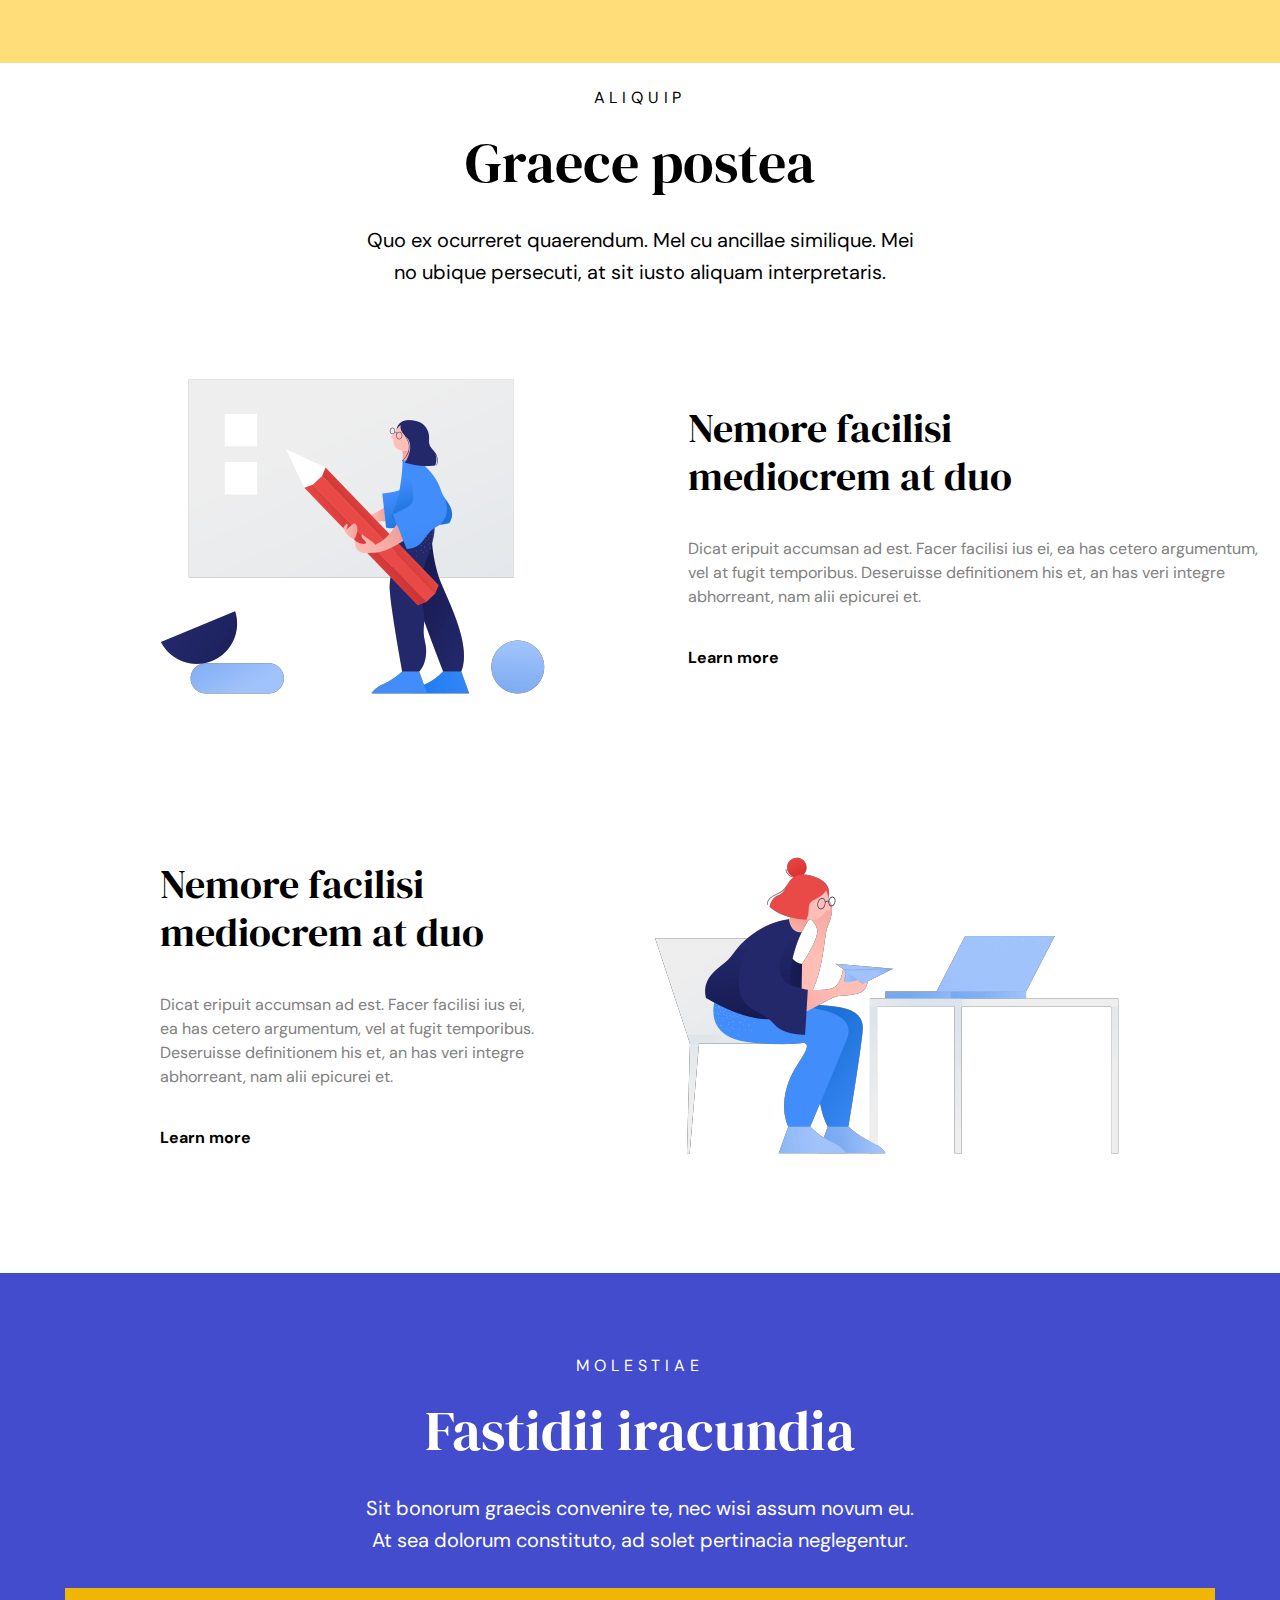
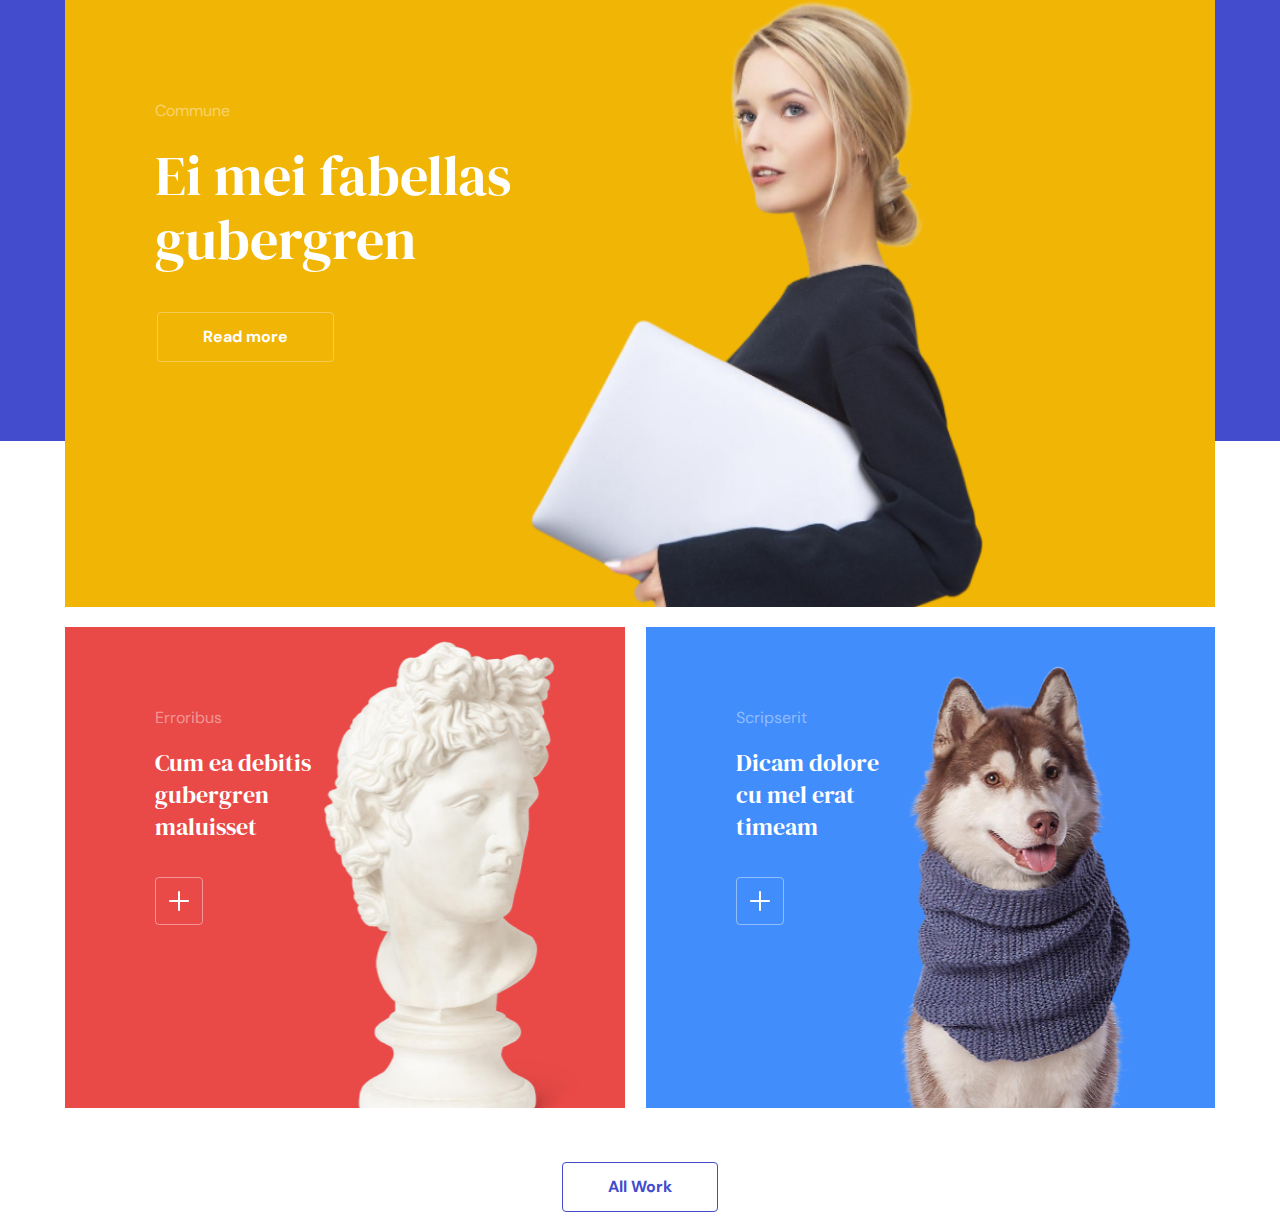
==== commit 6d887514: "index yarısı bitti sadece" ====
--- a/index.html
+++ b/index.html
@@ -1,108 +1,311 @@
-<!DOCTYPE html>
-<html lang="en">
-  <head>
-    <meta charset="UTF-8" />
-    <meta http-equiv="X-UA-Compatible" content="IE=edge" />
-    <meta name="viewport" content="width=device-width, initial-scale=1.0" />
-    <link
-      rel="stylesheet"
-      href="https://cdnjs.cloudflare.com/ajax/libs/font-awesome/6.3.0/css/all.min.css"
-      integrity="sha512-SzlrxWUlpfuzQ+pcUCosxcglQRNAq/DZjVsC0lE40xsADsfeQoEypE+enwcOiGjk/bSuGGKHEyjSoQ1zVisanQ=="
-      crossorigin="anonymous"
-      referrerpolicy="no-referrer"
-    />
-    <link rel="preconnect" href="https://fonts.googleapis.com" />
-    <link rel="preconnect" href="https://fonts.gstatic.com" crossorigin />
-    <link
-      href="https://fonts.googleapis.com/css2?family=Alkatra:wght@400;700&display=swap"
-      rel="stylesheet"
-    />
-    ,
-    <link
-      style="height: auto; width: auto"
-      rel="shortcut icon"
-      type="image/png"
-      href="./assets/img/e2.png"
-    />
-    <link rel="stylesheet" href="./assets/homework.css" />
-    <title>firstone</title>
-  </head>
-  <body>
-    <div class="header">
-      <header>
-        <a class="logo" href="#"><img src="./assets/img/son.png" alt="" /></a>
-        <ul class="navbar">
-          <li><a class="active" href="./index.html">Anasayfa</a></li>
-          <li><a href="#">Hakkımda</a></li>
-          <li><a href="#">İletişim</a></li>
-          <li><a href="#">Üye Ol</a></li>
-          <li><a href="#">Giriş Yap</a></li>
-        </ul>
-        <div class="main">
-          <a id="menu-icon" href="#"><i class="fa-solid fa-bars"></i></a>
-        </div>
-      </header>
-    </div>
-    <div class="baslik">
-      <h1>Anasayfa</h1>
-    </div>
-    <div class="info">
-      <h3>Rıza Emirhan Kadiroğlu'nun mekanına hoşgeldiniz..</h3>
-      <p>Sayfa şuan gelişme aşamasındadır.</p>
-    </div>
-    <div class="table">
-      <ul>
-        <li>
-          <a href="calisma-1.html"
-            >Çalışma-1 <i class="fa-solid fa-hand-pointer"></i
-          ></a>
-        </li>
-        <li>
-          <a href="calisma-2.html"
-            >Çalışma-2 <i class="fa-solid fa-hand-pointer"></i
-          ></a>
-        </li>
-      </ul>
-    </div>
-    <div class="foot">
-      <footer class="footer">
-        <div class="footer-content">
-          <h1>Sosyal Medya</h1>
-          <p>
-            Aşağıdaki bağlantılardan sosyal medya hesaplarıma ulaşabilirsiniz.
-          </p>
-          <ul class="social-media">
-            <li>
-              <a target="_blank" href="https://www.instagram.com/the.kadiroglu/"
-                ><i class="fa-brands fa-instagram"></i
-              ></a>
-            </li>
-            <li>
-              <a target="_blank" href="https://twitter.com/thekadiroglu"
-                ><i class="fa-brands fa-twitter"></i
-              ></a>
-            </li>
-            <li>
-              <a
-                target="_blank"
-                href="https://www.youtube.com/channel/UCNzRusUI9VfWdB_E44KI1vg"
-                ><i class="fa-brands fa-youtube"></i
-              ></a>
-            </li>
-            <li>
-              <a
-                target="_blank"
-                href="https://www.linkedin.com/in/rıza-emirhan-kadiroğlu-1757aa254/"
-                ><i class="fa-brands fa-linkedin"></i
-              ></a>
-            </li>
-          </ul>
-        </div>
-        <div class="footer-bottom">
-          <p>copyright &copy; 2023 Designed by emirhan</p>
-        </div>
-      </footer>
-    </div>
-    <script type="text/javascript" src="calisma.js"></script>
-  </body>
-</html>
+<!DOCTYPE html>
+<html lang="en">
+
+<head>
+    <meta charset="UTF-8">
+    <meta http-equiv="X-UA-Compatible" content="IE=edge">
+    <meta name="viewport" content="width=device-width, initial-scale=1.0">
+    <title>Document</title>
+    <link rel="preconnect" href="https://fonts.googleapis.com">
+    <link rel="preconnect" href="https://fonts.gstatic.com" crossorigin>
+    <link href="https://fonts.googleapis.com/css2?family=DM+Sans:wght@400;700&family=DM+Serif+Display&display=swap"
+        rel="stylesheet">
+
+    <!-- Reset -->
+    <link rel="stylesheet" href="assets/css/reset.css">
+    <!-- Main -->
+    <link rel="stylesheet" href="assets/css/main.css">
+    <!-- Phone -->
+    <link rel="stylesheet" href="assets/css/phone.css">
+</head>
+
+<body>
+
+    <div class="hero">
+        <!-- Navigation Area Start -->
+        <div class="container">
+            <nav class="navigation">
+                <div class="logo">
+                    <img src="assets/img/logo.svg" alt="Logo Image">
+                </div>
+                <div class="nav-button">
+                    <ul>
+                        <li><a href="pages/about.html">About</a></li>
+                        <li><a href="#">Portfoilo</a></li>
+                        <li><a href="#">Blog</a></li>
+                        <li><a href="#">Contact</a></li>
+                    </ul>
+                    <a href="#" class="btn-blue">Sign Up</a>
+                </div>
+            </nav>
+            <!-- Navigation Area End -->
+
+
+
+            <!-- Hero Area Start -->
+
+
+            <section class="hero-area">
+                <div class="hero-description">
+                    <span>EXPETENDA</span>
+                    <h1>Duo veri eripuit
+                        honestatis</h1>
+                    <p>Duo stet possim quaerendum eu, cum
+                        in invenire platonem. An animal
+                        assentior nam, sed qualisque
+                        deterruisset ea.</p>
+                    <a href="#" class="btn-yellow">Explore</a>
+                </div>
+
+                <figure class="hero-image">
+                    <img class="desktop-img" src="assets/img/hero-frame.svg" alt="Hero Frame">
+                    <img class="mobile-img" src="assets/img/mobile-hero-img.svg" alt="Hero Frame">
+                </figure>
+            </section>
+
+
+            <!-- Hero Area End -->
+        </div>
+
+    </div>
+
+
+
+    <!-- Service Area Start -->
+
+    <section class="service-area">
+        <div class="container">
+            <div class="service-header">
+                <h2>Vivendo omnesque</h2>
+                <p>Eu minim movet quodsi eum.
+                    Et vim dolore epicurei, ut
+                    aeque <br> postea nam, at posse dicta est.</p>
+            </div>
+            <div class="card-area">
+
+                <div class="card">
+                    <div class="package-image">
+                        <img src="assets/img/package-image.svg" alt="Package Image">
+                    </div>
+
+                    <div class="container">
+                        <h4>Quidam officiis</h4>
+                        <p>Pro ad ubique erroribus, in modo mutat sed. Suscipit, natum animal qui et.</p>
+                    </div>
+                    <div class="link">
+                        <a href="#">Learn More </a>
+                    </div>
+                </div>
+
+
+                <div class="card">
+                    <div class="delivery-image">
+                        <img src="assets/img/delivery.svg" alt="Package Image">
+                    </div>
+                    <div class="container">
+                        <h4>Mazim nemore</h4>
+                        <p>An mel everti invenire intellegam, legendos consequuntur eu sit. </p>
+                    </div>
+                    <div class="link">
+                        <a href="#">Learn More </a>
+                    </div>
+                </div>
+
+
+                <div class="card">
+                    <div class="delivery-time-image">
+                        <img src="assets/img/delivery-time.svg" alt="Package Image">
+                    </div>
+                    <div class="container">
+                        <h4>Idque maiestatis</h4>
+                        <p>Diam facilisi insolens per cu, eos malorum voluptaria ei.</p>
+                    </div>
+                    <div class="link">
+                        <a href="#">Learn More </a>
+                    </div>
+
+                </div>
+
+            </div>
+
+        </div>
+    </section>
+
+    <!-- Service Area End -->
+
+    <!-- Blog Area Start -->
+
+    <section class="blog-area">
+        <div class="container">
+            <div class="head-area">
+                <span>ALIQUIP</span>
+                <h2 class="asd">Graece postea</h2>
+                <p>Quo ex ocurreret quaerendum.
+                    Mel cu ancillae similique.
+                    Mei <br> no ubique persecuti,
+                    at sit iusto aliquam
+                    interpretaris.</p>
+            </div>
+            <div class="blog-area1">
+                <div class="blog-img">
+                    <img src="assets/img/blog-area-image1.png" alt="Blog Image">
+                </div>
+                <div class="description">
+                    <h3>Nemore facilisi <br> mediocrem at duo</h3>
+                    <p>Dicat eripuit accumsan ad est. Facer facilisi
+                        ius ei, ea has cetero argumentum, vel at
+                        fugit temporibus. Deseruisse definitionem
+                        his et, an has veri integre abhorreant,
+                        nam alii epicurei et.</p>
+                    <a href="#">Learn more</a>
+                </div>
+            </div>
+            <div class="mobile-blog-area2">
+                <img src="assets/img/blog-area-image2.png" alt="Blog Image">
+                <div class="description">
+                    <h3>Nemore facilisi mediocrem at duo</h3>
+                    <p>Dicat eripuit accumsan ad est. Facer facilisi
+                        ius ei, ea has cetero argumentum, vel at
+                        fugit temporibus. Deseruisse definitionem
+                        his et, an has veri integre abhorreant,
+                        nam alii epicurei et.</p>
+                    <a href="#">Learn more</a>
+                </div>
+            </div>
+            <div class="blog-area2">
+                <div class="description">
+                    <h3>Nemore facilisi mediocrem at duo</h3>
+                    <p>Dicat eripuit accumsan ad est. Facer facilisi
+                        ius ei, ea has cetero argumentum, vel at
+                        fugit temporibus. Deseruisse definitionem
+                        his et, an has veri integre abhorreant,
+                        nam alii epicurei et.</p>
+                    <a href="#">Learn more</a>
+                </div>
+                <div class="blog-img">
+                    <img src="assets/img/blog-area-image2.png" alt="Blog Image">
+                </div>
+            </div>
+        </div>
+    </section>
+    <!-- Blog Area End -->
+
+
+    <!-- Document Area Desktop Start -->
+
+    <section class="document-area-desktop">
+        <div class="document-bg">
+            <div class="container">
+                <div class="document-header">
+                    <span>MOLESTIAE</span>
+                    <h3>Fastidii iracundia</h3>
+                    <p>Sit bonorum graecis
+                        convenire te, nec wisi
+                        assum novum eu. <br> At sea
+                        dolorum constituto,
+                        ad solet pertinacia
+                        neglegentur.</p>
+                </div>
+            </div>
+
+            <div class="blog-container">
+                <div class="document-img-area">
+                    <div class="document-area-desktop">
+                        <img src="assets/img/document-iamge-desktop.png" alt="">
+                        <div class="description">
+                            <span>Commune</span>
+                            <h2>Ei mei fabellas <br>
+                                gubergren</h2>
+                            <a href="#" class="btn-transparent">Read more</a>
+                        </div>
+                    </div>
+                </div>
+                <div class="document-cards-area">
+                    <div class="document-card">
+                        <img src="assets/img/document-iamge-desktop2.png" alt="">
+                        <span>Erroribus</span>
+                        <h4>Cum ea debitis <br>
+                            gubergren <br>
+                            maluisset </h4>
+                        <a href="#"><img src="assets/img/plus-button.svg" alt=""></a>
+
+                    </div>
+                    <div class="document-card">
+                        <img src="assets/img/document-image-desktop3.png" alt="">
+                        <span>Scripserit</span>
+                        <h4>Dicam dolore <br>
+                            cu mel erat <br> 
+                            timeam </h4>
+                        <a href="#"><img src="assets/img/plus-button.svg" alt=""></a>
+                    </div>
+                </div>
+                <div class="work-btn-area">
+                     <a href="#" class="btn-transparent-blue">All Work</a>
+                </div>
+            </div>
+        </div>
+
+    </section>
+
+    <!-- Document Area Desktop End -->
+
+
+
+    <!-- Document Area Mobile Start -->
+
+    <section class="document-area">
+        <div class="document-bg">
+            <div class="container">
+                <div class="document-header">
+                    <span>MOLESTIAE</span>
+                    <h3>Fastidii iracundia</h3>
+                    <p>Sit bonorum graecis
+                        convenire te, nec wisi
+                        assum novum eu. At sea
+                        dolorum constituto,
+                        ad solet pertinacia
+                        neglegentur.</p>
+                </div>
+                <div class="document-card">
+                    <img src="assets/img/document-area-img1.png" alt="">
+                    <div class="document-description">
+                        <span>Commune</span>
+                        <h3>Ei mei fabellas
+                            gubergren</h3>
+                        <a href="#" class="btn-transparent">Read more</a>
+                    </div>
+                </div>
+
+                <div class="document-card">
+                    <img src="assets/img/document-card2.png" alt="">
+                    <div class="document-description2">
+                        <span>Erroribus</span>
+                        <h3>Cum ea debitis <br>
+                            gubergren <br>
+                            maluisset </h3>
+                        <a href="#"><img src="assets/img/plus-button.svg" alt=""></a>
+                    </div>
+                </div>
+
+                <div class="document-card">
+                    <img src="assets/img/document-card3.png" alt="">
+                    <div class="document-description3">
+                        <span>Scripserit</span>
+                        <h3>Dicam dolore <br>
+                            cu mel erat <br>
+                            timeam </h3>
+                        <a href="#"><img src="assets/img/plus-button.svg" alt=""></a>
+                    </div>
+                </div>
+                <div class="work-btn-area">
+                    <a href="#" class="btn-transparent-blue">All works</a>
+                </div>
+            </div>
+        </div>
+    </section>
+
+    <!-- Document Area Mobil End -->
+
+</body>
+
+</html>--- a/assets/css/main.css
+++ b/assets/css/main.css
@@ -0,0 +1,528 @@
+/* Buttons Start */
+
+.btn-blue {
+  background-color: #434ccc;
+  border: 1px solid rgba(255, 255, 255, 0.3);
+  transition: 0.3s;
+  border-radius: 4px;
+  color: white;
+  padding: 12px 56px;
+  text-align: center;
+  text-decoration: none;
+  display: inline-block;
+  font-size: 16px;
+  margin: 4px 2px;
+  cursor: pointer;
+  font-weight: 700;
+  font-size: 16px;
+  line-height: 24px;
+}
+
+.btn-transparent {
+  background-color: #434ccc00;
+  border: 1px solid rgba(255, 255, 255, 0.3);
+  transition: 0.3s;
+  border-radius: 4px;
+  color: white;
+  padding: 12px 45px;
+  text-align: center;
+  text-decoration: none;
+  display: inline-block;
+  font-size: 16px;
+  margin: 4px 2px;
+  cursor: pointer;
+  font-weight: 700;
+  font-size: 16px;
+  line-height: 24px;
+}
+
+.btn-transparent-blue {
+  background-color: #ffffff00;
+  border: 1px solid #434ccc;
+  transition: 0.3s;
+  border-radius: 4px;
+  color: #434ccc;
+  padding: 12px 45px;
+  text-align: center;
+  text-decoration: none;
+  display: inline-block;
+  font-size: 16px;
+  margin: 4px 2px;
+  cursor: pointer;
+  font-weight: 700;
+  font-size: 16px;
+  line-height: 24px;
+}
+
+.btn-transparent-blue:hover {
+  background-color: #434ccc;
+  color: white;
+}
+
+.btn-transparent:hover {
+  background-color: white;
+  color: #f1b505;
+}
+
+.btn-blue:hover {
+  background-color: white;
+  color: #434ccc;
+}
+
+.btn-yellow {
+  background-color: #f1b505;
+  border-radius: 3px;
+  color: white;
+  transition: 0.3s;
+  padding: 12px 56px;
+  text-align: center;
+  text-decoration: none;
+  display: inline-block;
+  font-size: 16px;
+  margin: 4px 2px;
+  cursor: pointer;
+  font-weight: 700;
+  font-size: 16px;
+  line-height: 24px;
+}
+
+.btn-yellow:hover {
+  color: #f1b505;
+  background-color: white;
+}
+
+/* Buttons End */
+
+/* Cards Start */
+
+.card {
+  box-shadow: 0 4px 8px 0 rgba(0, 0, 0, 0.2);
+  transition: 0.3s;
+  width: 40%;
+  background-color: white;
+}
+
+.card:hover {
+  box-shadow: 0 8px 16px 0 rgba(0, 0, 0, 0.2);
+}
+
+.container {
+  padding: 2px 16px;
+}
+
+/* Cards End */
+
+.container {
+  margin: 0 auto;
+  max-width: 1300px;
+}
+
+.blog-container {
+  margin: 0 auto;
+  max-width: 1150px;
+}
+
+.hero {
+  background-color: #434ccc;
+  height: 100vh;
+}
+
+/* Navigation Area Start */
+
+.navigation {
+  display: flex;
+  justify-content: space-between;
+  align-items: center;
+  padding-bottom: 111px;
+  padding: 20px 0;
+}
+
+.nav-button ul {
+  display: flex;
+  gap: 45px;
+  list-style: none;
+  color: white;
+}
+
+.nav-button a {
+  font-weight: 700;
+  font-size: 16px;
+  line-height: 24px;
+  text-decoration: none;
+  color: white;
+}
+
+.nav-button {
+  display: flex;
+  align-items: center;
+  gap: 30px;
+}
+
+/* Navigation Area End */
+
+/* Hero Area Start */
+
+.hero-area {
+  display: flex;
+  align-items: center;
+}
+
+.hero-description {
+  flex-basis: 55%;
+}
+
+.hero-description span {
+  font-size: 16px;
+  font-weight: 400;
+  line-height: 24px;
+  letter-spacing: 0.3em;
+  color: white;
+}
+
+.hero-description h1 {
+  font-size: 72px;
+  font-weight: 400;
+  line-height: 80px;
+  color: white;
+  padding-bottom: 50px;
+  padding-top: 30px;
+  padding-bottom: 32px;
+}
+
+.hero-description p {
+  font-size: 16px;
+  font-weight: 700;
+  line-height: 24px;
+  color: white;
+  padding-bottom: 41px;
+}
+
+.mobile-img {
+  display: none;
+}
+
+.hero-image img {
+  object-fit: none;
+  /* object-position: 10% 0; */
+}
+/* Hero Area End */
+
+/* Service Area Start */
+
+.service-area {
+  background-color: #ffdd78;
+}
+
+.service-header {
+  display: flex;
+  flex-direction: column;
+  align-items: center;
+  padding-top: 60px;
+  gap: 29px;
+}
+
+.service-header h2 {
+  font-size: 56px;
+  font-weight: 400;
+  line-height: 64px;
+}
+
+.service-header p {
+  font-size: 20px;
+  font-weight: 400;
+  line-height: 32px;
+  text-align: center;
+  padding-bottom: 36px;
+}
+
+.card-area {
+  display: flex;
+  gap: 30px;
+  padding-bottom: 80px;
+}
+
+.card {
+  display: flex;
+  flex-direction: column;
+  align-items: center;
+}
+
+.package-image img {
+  padding-top: 62px;
+  padding-bottom: 62px;
+}
+
+.delivery-image img {
+  padding-top: 62px;
+  padding-bottom: 78px;
+}
+
+.delivery-time-image img {
+  padding-top: 62px;
+  padding-bottom: 53px;
+}
+
+.card h4 {
+  font-size: 24px;
+  font-weight: 400;
+  line-height: 32px;
+  padding-bottom: 15px;
+}
+
+.card p {
+  font-size: 16px;
+  font-weight: 400;
+  line-height: 24px;
+}
+
+.card a {
+  padding-top: 18px;
+  text-decoration: none;
+  font-size: 16px;
+  font-weight: 700;
+  line-height: 24px;
+  text-align: start;
+  padding-bottom: 20px;
+  color: black;
+}
+
+.card .link {
+  display: flex;
+  float: inline-start;
+}
+
+.card .container {
+  border-bottom: 1px solid rgba(0, 0, 0, 0.251);
+  padding-bottom: 25px;
+}
+
+/* Service Area End */
+
+/* Blog Area Start */
+
+.mobile-blog-area2 {
+  display: none;
+}
+
+.blog-area {
+  padding-bottom: 117px;
+}
+
+.head-area span {
+  font-size: 16px;
+  font-weight: 400;
+  line-height: 24px;
+  letter-spacing: 0.3em;
+  padding: 21px 0;
+}
+
+.head-area h2 {
+  font-size: 56px;
+  font-weight: 400;
+  line-height: 64px;
+  padding-bottom: 29px;
+}
+
+.head-area p {
+  font-size: 20px;
+  font-weight: 400;
+  line-height: 32px;
+  text-align: center;
+  padding-bottom: 90px;
+}
+
+.head-area {
+  display: flex;
+  flex-direction: column;
+  align-items: center;
+}
+
+.blog-area1 {
+  display: flex;
+  align-items: center;
+  justify-content: cetner;
+  padding-bottom: 160px;
+}
+
+.blog-area1 .description {
+}
+
+.blog-area2 {
+  display: flex;
+  align-items: center;
+  justify-content: center;
+}
+
+.blog-area2 .description {
+  flex-basis: 30%;
+}
+
+.blog-area1 .description {
+  flex-basis: 60%;
+}
+
+.blog-area2 .blog-img {
+  flex-basis: 47%;
+  justify-content: end;
+}
+
+.description h3 {
+  font-size: 40px;
+  font-weight: 400;
+  line-height: 48px;
+  padding-bottom: 37px;
+  text-align: start;
+}
+
+.description p {
+  font-size: 16px;
+  font-weight: 400;
+  line-height: 24px;
+  color: gray;
+  padding-bottom: 37px;
+}
+
+.description a {
+  font-size: 16px;
+  font-weight: 700;
+  line-height: 24px;
+  text-decoration: none;
+  color: black;
+}
+
+.blog-img {
+  flex-basis: 70%;
+  display: flex;
+  justify-content: center;
+}
+
+/* Blog Area End */
+
+/* Document Area Start */
+
+.document-area {
+  display: none;
+}
+
+.document-img-area img {
+  width: 100%;
+}
+
+.document-bg {
+  background-color: #434ccc;
+  max-height: 768px;
+}
+
+.document-header {
+  display: flex;
+  flex-direction: column;
+  align-items: center;
+}
+
+.document-header span {
+  font-size: 16px;
+  font-weight: 400;
+  line-height: 24px;
+  letter-spacing: 0.3em;
+  color: white;
+  padding-top: 79px;
+  padding-bottom: 21px;
+}
+
+.document-header h3 {
+  font-size: 56px;
+  font-weight: 400;
+  line-height: 64px;
+  color: white;
+  padding-bottom: 29px;
+}
+
+.document-header p {
+  font-size: 20px;
+  font-weight: 400;
+  line-height: 32px;
+  color: white;
+  text-align: center;
+  padding-bottom: 30px;
+}
+
+.document-area-desktop {
+  position: relative;
+}
+
+.document-img-area {
+  padding-bottom: 20px;
+}
+
+.document-img-area span {
+  position: absolute;
+  top: 111px;
+  color: rgba(255, 255, 255, 0.425);
+  font-size: 16px;
+  font-weight: 400;
+  line-height: 24px;
+  left: 90px;
+}
+
+.document-img-area h2 {
+  position: absolute;
+  font-size: 56px;
+  font-weight: 400;
+  line-height: 64px;
+  color: white;
+  top: 156px;
+  left: 90px;
+}
+
+.document-img-area a {
+  position: absolute;
+  top: 320px;
+  left: 90px;
+  color: white;
+}
+
+.document-cards-area {
+  display: flex;
+  gap: 20px;
+  padding-bottom: 50px;
+}
+
+.document-card {
+  position: relative;
+}
+
+.document-card span {
+  position: absolute;
+  font-size: 16px;
+  font-weight: 400;
+  line-height: 24px;
+  color: rgba(255, 255, 255, 0.425);
+  left: 90px;
+  top: 79px;
+}
+
+.document-card h4 {
+  position: absolute;
+  top: 120px;
+  left: 90px;
+  font-size: 24px;
+  font-weight: 400;
+  line-height: 32px;
+  color: white;
+}
+
+.document-card a {
+  position: absolute;
+  top: 250px;
+  left: 90px;
+  border: 1px solid rgba(255, 255, 255, 0.425);
+  border-radius: 4px;
+  padding: 13px;
+}
+
+.work-btn-area {
+  display: flex;
+  justify-content: center;
+}
+
+/* Document Area End */
--- a/assets/css/phone.css
+++ b/assets/css/phone.css
@@ -0,0 +1,265 @@
+@media screen and (max-width: 375px) {
+
+  .document-area {
+    display: block;
+  }
+
+  .document-area-desktop {
+    display: none;
+  }
+  
+  .nav-button {
+    display: none;
+  }
+
+  .hero-area {
+    display: flex;
+    flex-wrap: wrap;
+  }
+
+  .service-header {
+    text-align: center;
+  }
+
+  .card {
+    width: 100%;
+  }
+
+  .card-area {
+    display: flex;
+    flex-wrap: wrap;
+  }
+
+  .hero-description h1 {
+    font-size: 48px;
+    font-weight: 400;
+    line-height: 40px;
+    color: white;
+    padding-top: 4px;
+    padding-bottom: 11px;
+  }
+
+  .hero-description {
+    flex-basis: 94%;
+  }
+
+  .hero-description p {
+    font-size: 16px;
+    font-weight: 700;
+    line-height: 21px;
+    color: white;
+    padding-bottom: 11px;
+  }
+
+  .mobile-img {
+    display: block;
+  }
+
+  .desktop-img {
+    display: none;
+  }
+
+  .card-area {
+    display: flex;
+    flex-wrap: wrap;
+  }
+
+  .service-header {
+    display: flex;
+    flex-direction: column;
+    justify-content: center;
+    align-items: center;
+  }
+
+  .blog-area1 {
+    display: flex;
+    flex-wrap: wrap;
+    padding-bottom: 80px;
+  }
+
+  .blog-img {
+    flex-basis: 100%;
+    padding-bottom: 50px;
+  }
+
+  .blog-area1 .description {
+    flex-basis: 90%;
+  }
+
+  .blog-area2 {
+    display: flex;
+    flex-wrap: wrap;
+  }
+
+  .head-area h2 {
+    text-align: center;
+  }
+
+  .blog-area2 {
+    display: none;
+  }
+
+  .blog-area1 img {
+    object-fit: cover;
+    padding-bottom: 30px;
+    width: 100%;
+  }
+
+  .mobile-blog-area2 img {
+    padding-bottom: 80px;
+  }
+
+  .mobile-blog-area2 {
+    display: block;
+  }
+
+  .mobile-blog-area2 .description {
+    flex-basis: 90%;
+  }
+
+  .blog-area .description {
+    font-size: 24px;
+    font-weight: 400;
+    line-height: 32px;
+  }
+  .document-header {
+    display: flex;
+    flex-direction: column;
+    align-items: center;
+  }
+
+  .document-header h3 {
+    font-size: 40px;
+    font-weight: 400;
+    line-height: 48px;
+    color: white;
+    padding-bottom: 31px;
+  }
+
+  .document-header p {
+    text-align: center;
+    font-size: 20px;
+    font-weight: 400;
+    line-height: 32px;
+    color: white;
+    padding-bottom: 28px;
+  }
+
+  .document-header span {
+    font-size: 16px;
+    font-weight: 400;
+    line-height: 24px;
+    letter-spacing: 0.3em;
+    text-align: center;
+    color: white;
+    padding-bottom: 19px;
+    padding-top: 63px;
+  }
+
+  .document-bg {
+    background-color: #434ccc;
+    max-height: 768px;
+    position: relative;
+  }
+
+  .document-card img {
+    border-radius: 4px;
+  }
+
+  .document-card {
+    position: relative;
+    padding-bottom: 25px;
+  }
+
+  .document-description span {
+    position: absolute;
+    top: 25px;
+    left: 15px;
+    color: rgba(255, 255, 255, 0.441);
+  }
+
+  .document-description h3 {
+    position: absolute;
+    top: 55px;
+    left: 15px;
+    color: white;
+    font-size: 40px;
+    font-weight: 400;
+    line-height: 48px;
+  }
+
+  .document-description a {
+    position: absolute;
+    left: 15px;
+    top: 170px;
+  }
+
+  .document-description2 span {
+    position: absolute;
+    top: 25px;
+    left: 15px;
+    color: rgba(255, 255, 255, 0.441);
+  }
+
+  .document-description2 h3 {
+    position: absolute;
+    top: 55px;
+    left: 15px;
+    color: white;
+    font-size: 24px;
+    font-weight: 400;
+    line-height: 32px;
+  }
+
+  .document-description2 a {
+    position: absolute;
+    left: 15px;
+    top: 170px;
+    border: 1px solid rgba(255, 255, 255, 0.425);
+    border-radius: 4px;
+    padding: 13px;
+  }
+
+  .document-description3 span{
+    position: absolute;
+    top: 25px;
+    left: 15px;
+    color: rgba(255, 255, 255, 0.441);
+  }
+
+  .document-description3 h3 {
+    position: absolute;
+    top: 55px;
+    left: 15px;
+    color: white;
+    font-size: 24px;
+    font-weight: 400;
+    line-height: 32px;
+  }
+
+  .document-description3 a {
+    position: absolute;
+    left: 15px;
+    top: 170px;
+    border: 1px solid rgba(255, 255, 255, 0.425);
+    border-radius: 4px;
+    padding: 13px;
+  }
+
+  .document-description3 {
+    padding-bottom: 20px;
+  }
+
+  .document-card {
+    display: flex;
+    flex-direction: column;
+    align-items: center;
+  }
+
+  .work-btn-area {
+    display: flex;
+    justify-content: center;
+  }
+
+  
+}
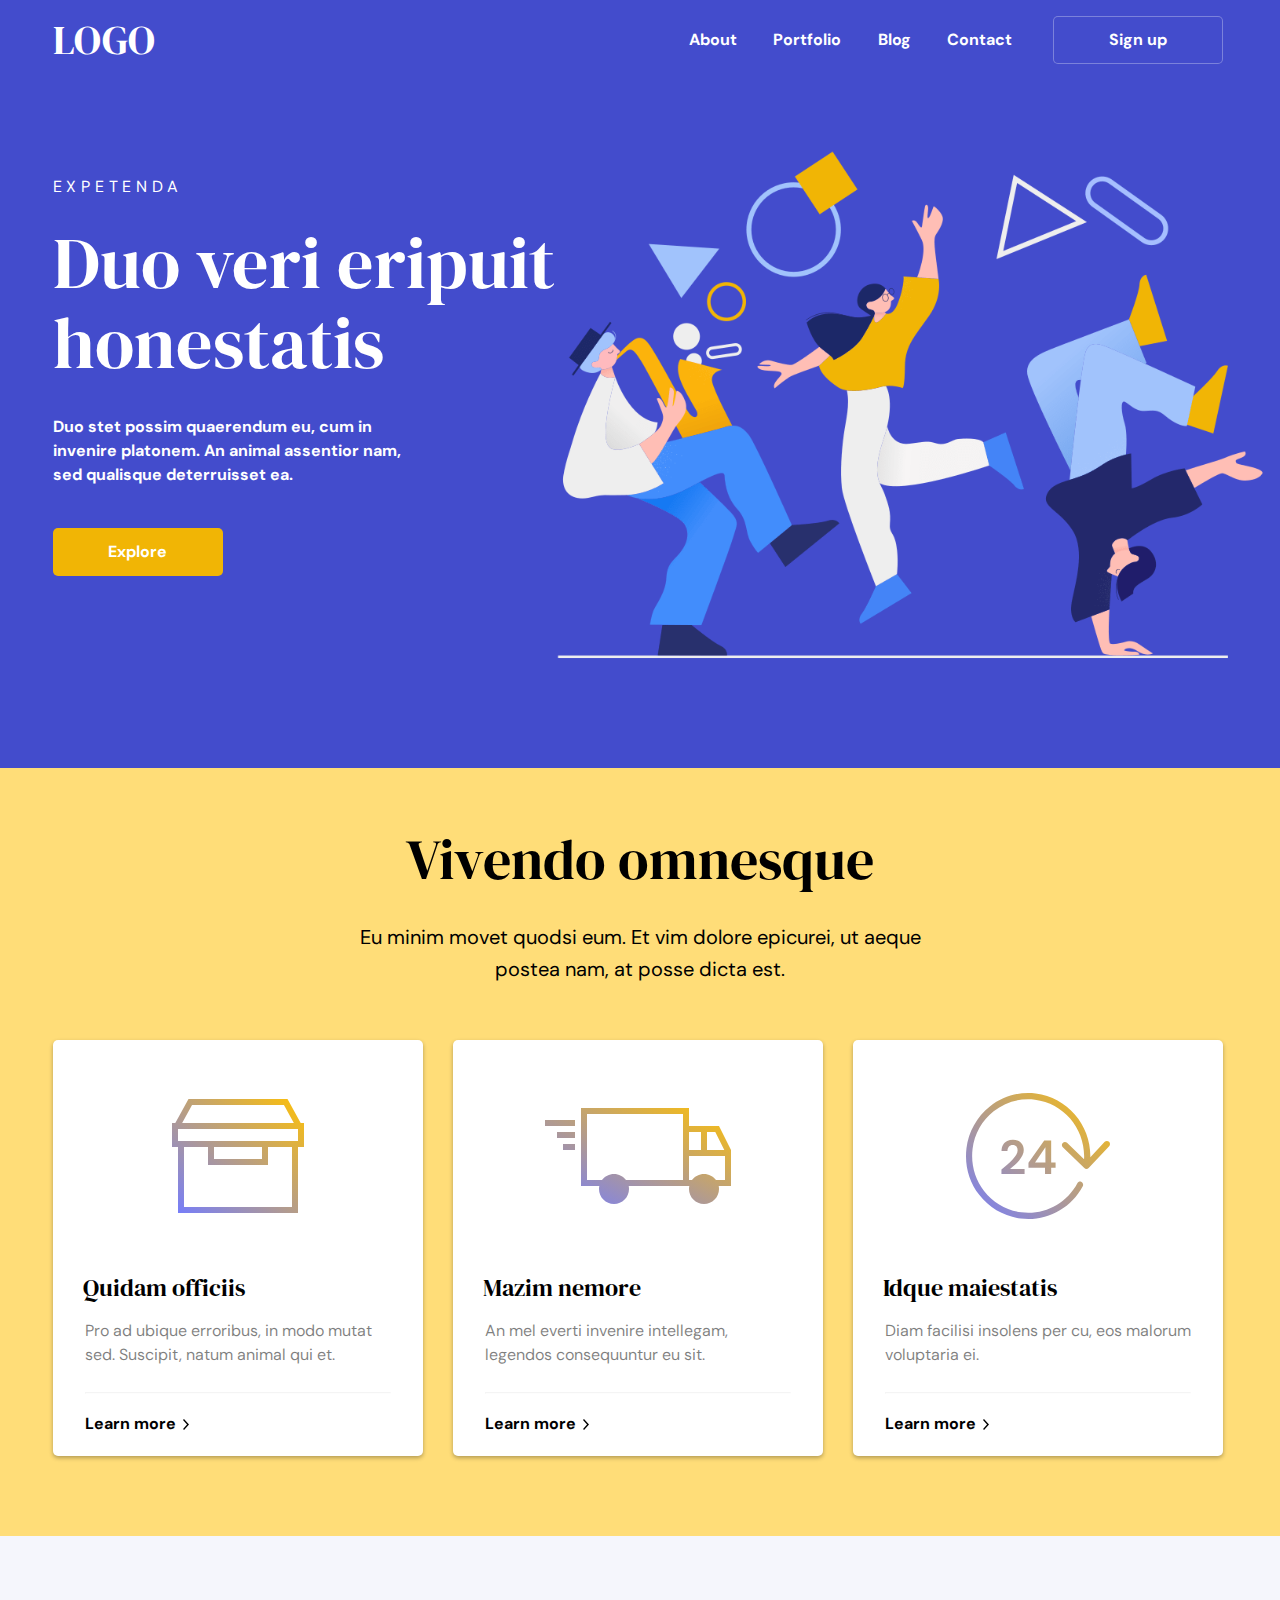
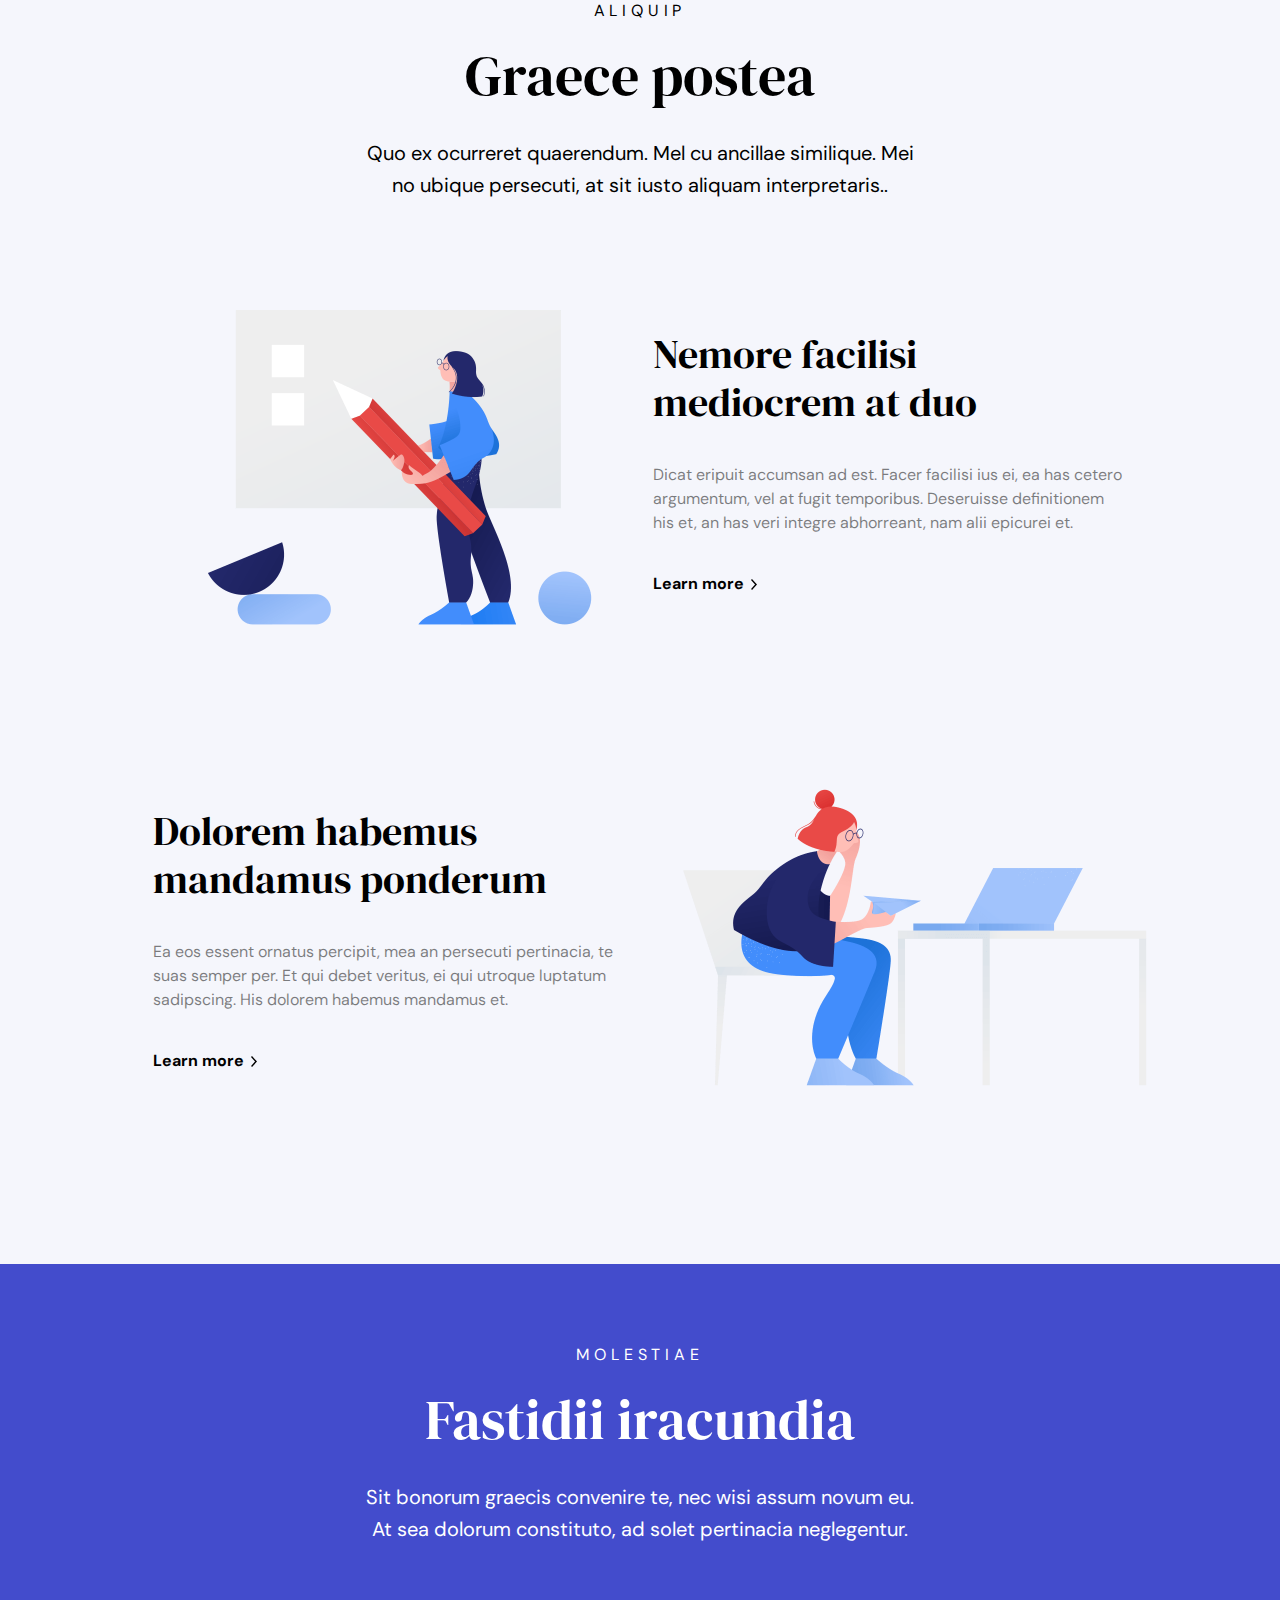
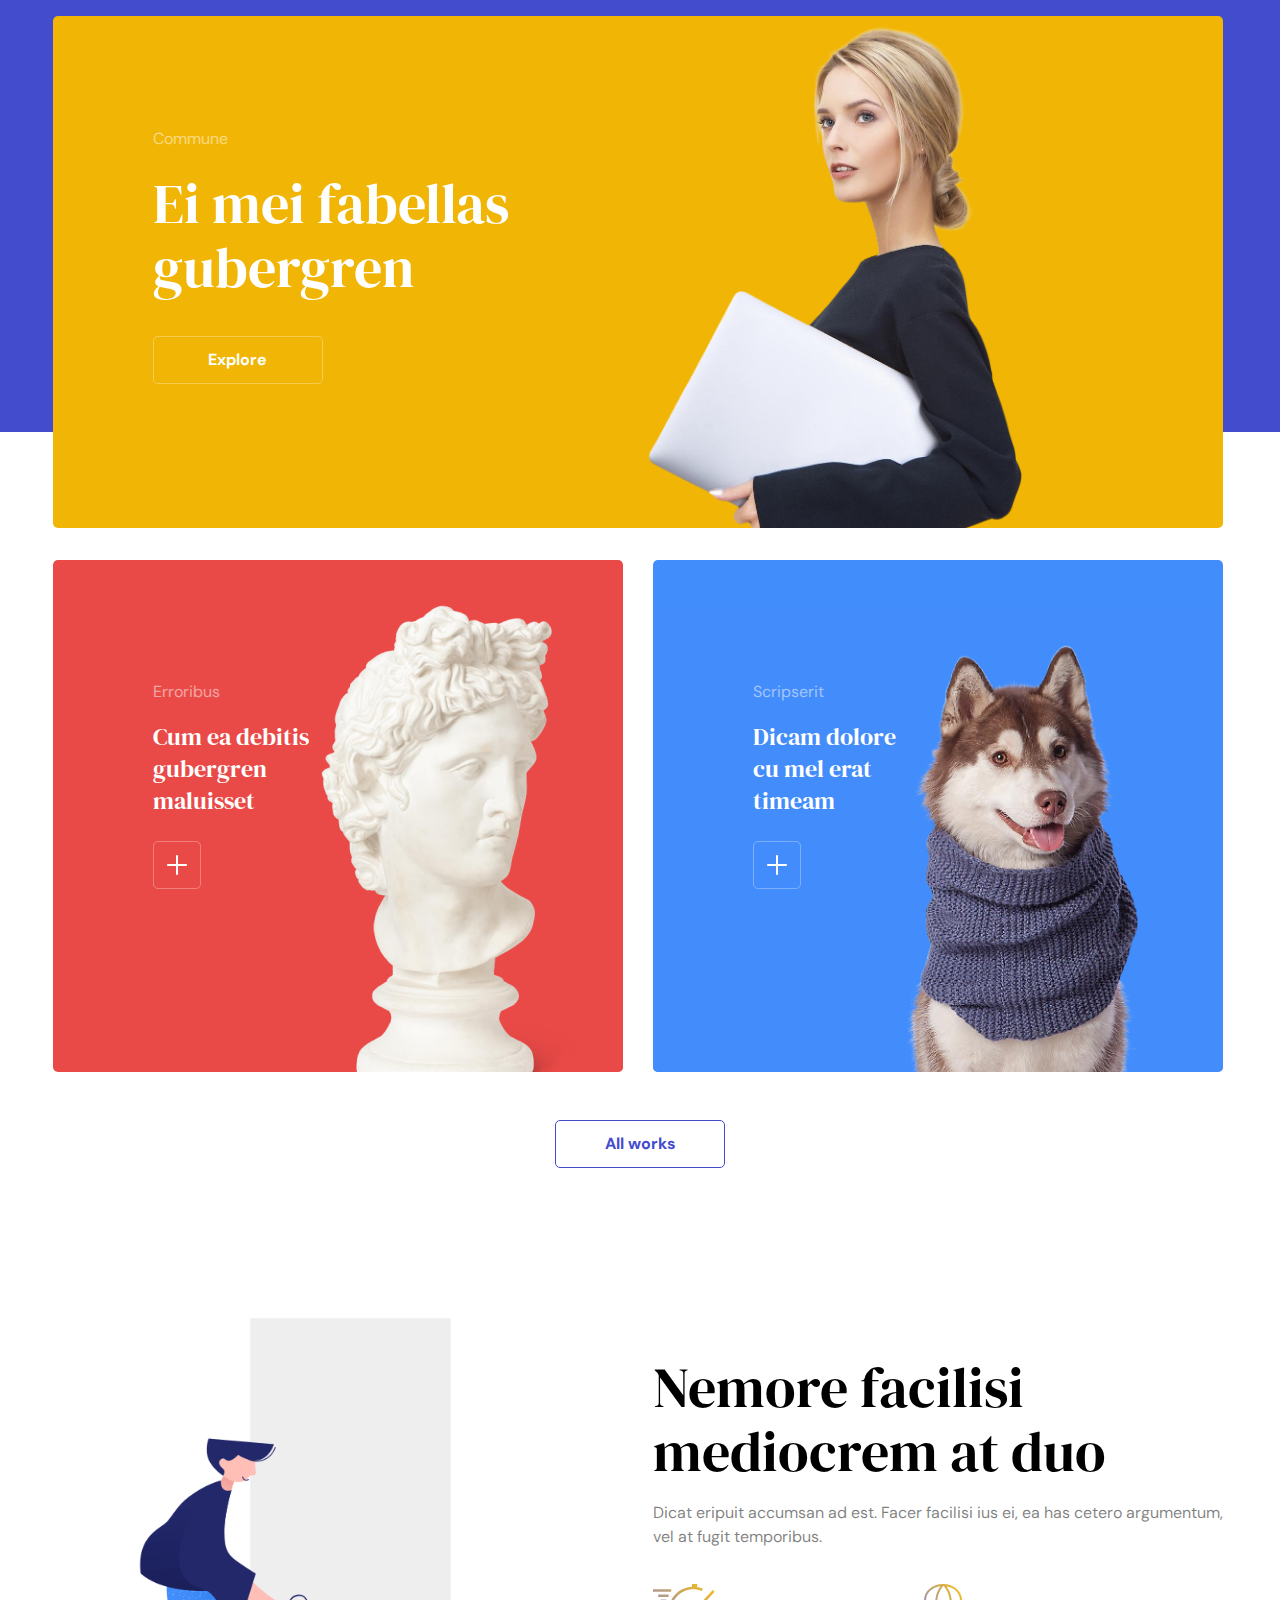
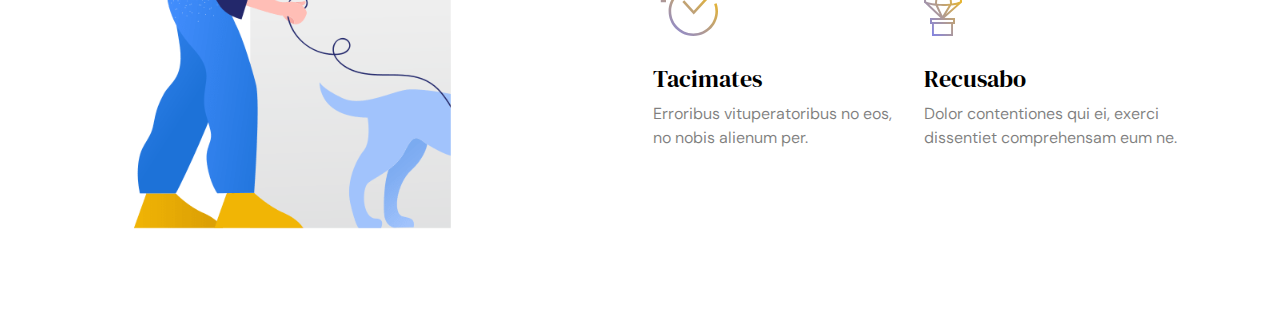
==== commit 959d5c59: "ekleme yaptığım, şimdilik bu kadar" ====
--- a/index.html
+++ b/index.html
@@ -1,311 +1,228 @@
-<!DOCTYPE html>
-<html lang="en">
-
-<head>
-    <meta charset="UTF-8">
-    <meta http-equiv="X-UA-Compatible" content="IE=edge">
-    <meta name="viewport" content="width=device-width, initial-scale=1.0">
-    <title>Document</title>
-    <link rel="preconnect" href="https://fonts.googleapis.com">
-    <link rel="preconnect" href="https://fonts.gstatic.com" crossorigin>
-    <link href="https://fonts.googleapis.com/css2?family=DM+Sans:wght@400;700&family=DM+Serif+Display&display=swap"
-        rel="stylesheet">
-
-    <!-- Reset -->
-    <link rel="stylesheet" href="assets/css/reset.css">
-    <!-- Main -->
-    <link rel="stylesheet" href="assets/css/main.css">
-    <!-- Phone -->
-    <link rel="stylesheet" href="assets/css/phone.css">
-</head>
-
-<body>
-
-    <div class="hero">
-        <!-- Navigation Area Start -->
-        <div class="container">
-            <nav class="navigation">
-                <div class="logo">
-                    <img src="assets/img/logo.svg" alt="Logo Image">
-                </div>
-                <div class="nav-button">
-                    <ul>
-                        <li><a href="pages/about.html">About</a></li>
-                        <li><a href="#">Portfoilo</a></li>
-                        <li><a href="#">Blog</a></li>
-                        <li><a href="#">Contact</a></li>
-                    </ul>
-                    <a href="#" class="btn-blue">Sign Up</a>
-                </div>
-            </nav>
-            <!-- Navigation Area End -->
-
-
-
-            <!-- Hero Area Start -->
-
-
-            <section class="hero-area">
-                <div class="hero-description">
-                    <span>EXPETENDA</span>
-                    <h1>Duo veri eripuit
-                        honestatis</h1>
-                    <p>Duo stet possim quaerendum eu, cum
-                        in invenire platonem. An animal
-                        assentior nam, sed qualisque
-                        deterruisset ea.</p>
-                    <a href="#" class="btn-yellow">Explore</a>
-                </div>
-
-                <figure class="hero-image">
-                    <img class="desktop-img" src="assets/img/hero-frame.svg" alt="Hero Frame">
-                    <img class="mobile-img" src="assets/img/mobile-hero-img.svg" alt="Hero Frame">
-                </figure>
-            </section>
-
-
-            <!-- Hero Area End -->
-        </div>
-
-    </div>
-
-
-
-    <!-- Service Area Start -->
-
-    <section class="service-area">
-        <div class="container">
-            <div class="service-header">
-                <h2>Vivendo omnesque</h2>
-                <p>Eu minim movet quodsi eum.
-                    Et vim dolore epicurei, ut
-                    aeque <br> postea nam, at posse dicta est.</p>
-            </div>
-            <div class="card-area">
-
-                <div class="card">
-                    <div class="package-image">
-                        <img src="assets/img/package-image.svg" alt="Package Image">
-                    </div>
-
-                    <div class="container">
-                        <h4>Quidam officiis</h4>
-                        <p>Pro ad ubique erroribus, in modo mutat sed. Suscipit, natum animal qui et.</p>
-                    </div>
-                    <div class="link">
-                        <a href="#">Learn More </a>
-                    </div>
-                </div>
-
-
-                <div class="card">
-                    <div class="delivery-image">
-                        <img src="assets/img/delivery.svg" alt="Package Image">
-                    </div>
-                    <div class="container">
-                        <h4>Mazim nemore</h4>
-                        <p>An mel everti invenire intellegam, legendos consequuntur eu sit. </p>
-                    </div>
-                    <div class="link">
-                        <a href="#">Learn More </a>
-                    </div>
-                </div>
-
-
-                <div class="card">
-                    <div class="delivery-time-image">
-                        <img src="assets/img/delivery-time.svg" alt="Package Image">
-                    </div>
-                    <div class="container">
-                        <h4>Idque maiestatis</h4>
-                        <p>Diam facilisi insolens per cu, eos malorum voluptaria ei.</p>
-                    </div>
-                    <div class="link">
-                        <a href="#">Learn More </a>
-                    </div>
-
-                </div>
-
-            </div>
-
-        </div>
-    </section>
-
-    <!-- Service Area End -->
-
-    <!-- Blog Area Start -->
-
-    <section class="blog-area">
-        <div class="container">
-            <div class="head-area">
-                <span>ALIQUIP</span>
-                <h2 class="asd">Graece postea</h2>
-                <p>Quo ex ocurreret quaerendum.
-                    Mel cu ancillae similique.
-                    Mei <br> no ubique persecuti,
-                    at sit iusto aliquam
-                    interpretaris.</p>
-            </div>
-            <div class="blog-area1">
-                <div class="blog-img">
-                    <img src="assets/img/blog-area-image1.png" alt="Blog Image">
-                </div>
-                <div class="description">
-                    <h3>Nemore facilisi <br> mediocrem at duo</h3>
-                    <p>Dicat eripuit accumsan ad est. Facer facilisi
-                        ius ei, ea has cetero argumentum, vel at
-                        fugit temporibus. Deseruisse definitionem
-                        his et, an has veri integre abhorreant,
-                        nam alii epicurei et.</p>
-                    <a href="#">Learn more</a>
-                </div>
-            </div>
-            <div class="mobile-blog-area2">
-                <img src="assets/img/blog-area-image2.png" alt="Blog Image">
-                <div class="description">
-                    <h3>Nemore facilisi mediocrem at duo</h3>
-                    <p>Dicat eripuit accumsan ad est. Facer facilisi
-                        ius ei, ea has cetero argumentum, vel at
-                        fugit temporibus. Deseruisse definitionem
-                        his et, an has veri integre abhorreant,
-                        nam alii epicurei et.</p>
-                    <a href="#">Learn more</a>
-                </div>
-            </div>
-            <div class="blog-area2">
-                <div class="description">
-                    <h3>Nemore facilisi mediocrem at duo</h3>
-                    <p>Dicat eripuit accumsan ad est. Facer facilisi
-                        ius ei, ea has cetero argumentum, vel at
-                        fugit temporibus. Deseruisse definitionem
-                        his et, an has veri integre abhorreant,
-                        nam alii epicurei et.</p>
-                    <a href="#">Learn more</a>
-                </div>
-                <div class="blog-img">
-                    <img src="assets/img/blog-area-image2.png" alt="Blog Image">
-                </div>
-            </div>
-        </div>
-    </section>
-    <!-- Blog Area End -->
-
-
-    <!-- Document Area Desktop Start -->
-
-    <section class="document-area-desktop">
-        <div class="document-bg">
-            <div class="container">
-                <div class="document-header">
-                    <span>MOLESTIAE</span>
-                    <h3>Fastidii iracundia</h3>
-                    <p>Sit bonorum graecis
-                        convenire te, nec wisi
-                        assum novum eu. <br> At sea
-                        dolorum constituto,
-                        ad solet pertinacia
-                        neglegentur.</p>
-                </div>
-            </div>
-
-            <div class="blog-container">
-                <div class="document-img-area">
-                    <div class="document-area-desktop">
-                        <img src="assets/img/document-iamge-desktop.png" alt="">
-                        <div class="description">
-                            <span>Commune</span>
-                            <h2>Ei mei fabellas <br>
-                                gubergren</h2>
-                            <a href="#" class="btn-transparent">Read more</a>
-                        </div>
-                    </div>
-                </div>
-                <div class="document-cards-area">
-                    <div class="document-card">
-                        <img src="assets/img/document-iamge-desktop2.png" alt="">
-                        <span>Erroribus</span>
-                        <h4>Cum ea debitis <br>
-                            gubergren <br>
-                            maluisset </h4>
-                        <a href="#"><img src="assets/img/plus-button.svg" alt=""></a>
-
-                    </div>
-                    <div class="document-card">
-                        <img src="assets/img/document-image-desktop3.png" alt="">
-                        <span>Scripserit</span>
-                        <h4>Dicam dolore <br>
-                            cu mel erat <br> 
-                            timeam </h4>
-                        <a href="#"><img src="assets/img/plus-button.svg" alt=""></a>
-                    </div>
-                </div>
-                <div class="work-btn-area">
-                     <a href="#" class="btn-transparent-blue">All Work</a>
-                </div>
-            </div>
-        </div>
-
-    </section>
-
-    <!-- Document Area Desktop End -->
-
-
-
-    <!-- Document Area Mobile Start -->
-
-    <section class="document-area">
-        <div class="document-bg">
-            <div class="container">
-                <div class="document-header">
-                    <span>MOLESTIAE</span>
-                    <h3>Fastidii iracundia</h3>
-                    <p>Sit bonorum graecis
-                        convenire te, nec wisi
-                        assum novum eu. At sea
-                        dolorum constituto,
-                        ad solet pertinacia
-                        neglegentur.</p>
-                </div>
-                <div class="document-card">
-                    <img src="assets/img/document-area-img1.png" alt="">
-                    <div class="document-description">
-                        <span>Commune</span>
-                        <h3>Ei mei fabellas
-                            gubergren</h3>
-                        <a href="#" class="btn-transparent">Read more</a>
-                    </div>
-                </div>
-
-                <div class="document-card">
-                    <img src="assets/img/document-card2.png" alt="">
-                    <div class="document-description2">
-                        <span>Erroribus</span>
-                        <h3>Cum ea debitis <br>
-                            gubergren <br>
-                            maluisset </h3>
-                        <a href="#"><img src="assets/img/plus-button.svg" alt=""></a>
-                    </div>
-                </div>
-
-                <div class="document-card">
-                    <img src="assets/img/document-card3.png" alt="">
-                    <div class="document-description3">
-                        <span>Scripserit</span>
-                        <h3>Dicam dolore <br>
-                            cu mel erat <br>
-                            timeam </h3>
-                        <a href="#"><img src="assets/img/plus-button.svg" alt=""></a>
-                    </div>
-                </div>
-                <div class="work-btn-area">
-                    <a href="#" class="btn-transparent-blue">All works</a>
-                </div>
-            </div>
-        </div>
-    </section>
-
-    <!-- Document Area Mobil End -->
-
-</body>
-
+<!DOCTYPE html>
+<html lang="en">
+
+<head>
+    <meta charset="UTF-8">
+    <meta http-equiv="X-UA-Compatible" content="IE=edge">
+    <meta name="viewport" content="width=device-width, initial-scale=1.0">
+    <link rel="stylesheet" href="style.css">
+    <title>Document</title>
+    <link rel="preconnect" href="https://fonts.googleapis.com">
+    <link rel="preconnect" href="https://fonts.gstatic.com" crossorigin>
+    <link href="https://fonts.googleapis.com/css2?family=DM+Sans&family=DM+Serif+Display&display=swap" rel="stylesheet">
+</head>
+<style>
+
+</style>
+
+<body>
+    <div class="Rectangle01">
+        <div class="Grid">
+            <nav>
+                <!--mobil-->
+                <h3 class="logo-web">LOGO</h3>
+                <div class="links">
+                    <div class="About_Portfolio_Blog_Contact">
+                        <a href="#">About</a>
+                        <a href="#">Portfolio</a>
+                        <a href="#">Blog</a>
+                        <a href="#">Contact</a>
+                    </div>
+                    <a href="#"><button class="Light_Primary">Sign up</button></a>
+                </div>
+                <!--web-->
+                <h4 class="logo-mobil">LOGO</h4>
+                <div class="sidebar">
+                    <img src="Combined Shape/sidebar.svg" alt="">
+                </div>
+            </nav>
+            <div class="text_frame">
+                <h5>expetenda</h5>
+                <h1>Duo veri eripuit
+                    honestatis</h1>
+                <h2>Duo veri eripuit
+                    honestatis</h2>
+                <p class="Text">Duo stet possim quaerendum eu, cum in invenire platonem. An animal assentior nam, sed
+                    qualisque deterruisset ea.</p>
+                <a href="#"><button class="Dark_Primary">Explore</button></a>
+            </div>
+            <div class="clip-1-frame">
+                <img class="clip-1" src="clips/clip-1.svg" alt="">
+            </div>
+        </div>
+    </div>
+    <div class="Rectangle02">
+        <div class="Grid">
+            <div class="Upper_Text">
+                <h2>Vivendo omnesque</h2>
+                <p class="Text_Big">Eu minim movet quodsi eum. Et vim dolore epicurei, ut aeque postea nam, at posse
+                    dicta
+                    est.</p>
+            </div>
+            <div class="Cards">
+                <div class="card">
+                    <div class="card_CombinedShape"><img src="Combined Shape/Quidam officiis.svg" alt=""></div>
+                    <h4 class="card-name">Quidam officiis</h4>
+                    <div class="card-text">
+                        <div class="description-content">
+                            <p class="Text_Gray">Pro ad ubique erroribus, in modo mutat sed. Suscipit, natum animal qui
+                                et.
+                            </p>
+                            <hr>
+                        </div>
+                        <a class="Learn-more" href="#">Learn more<img class="arrow" src="Combined Shape/arrow.svg"
+                                alt=""></a>
+                    </div>
+                </div>
+                <div class="card">
+                    <div class="card_CombinedShape"><img src="Combined Shape/Mazim nemore.svg" alt=""></div>
+                    <h4 class="card-name">Mazim nemore</h4>
+                    <div class="card-text">
+                        <div class="description-content">
+                            <p class="Text_Gray">An mel everti invenire intellegam, legendos consequuntur eu sit. </p>
+                            <hr>
+                        </div>
+                        <a class="Learn-more" href="#">Learn more<img class="arrow" src="Combined Shape/arrow.svg"
+                                alt=""></a>
+                    </div>
+                </div>
+                <div class="card">
+                    <div class="card_CombinedShape"><img src="Combined Shape/Idque maiestatis.svg" alt=""></div>
+                    <h4 class="card-name">Idque maiestatis</h4>
+                    <div class="card-text">
+                        <div class="description-content">
+                            <p class="Text_Gray">Diam facilisi insolens per cu, eos malorum voluptaria ei.</p>
+                            <hr>
+                        </div>
+                        <a class="Learn-more" href="#">Learn more<img class="arrow" src="Combined Shape/arrow.svg"
+                                alt=""></a>
+                    </div>
+                </div>
+            </div>
+        </div>
+    </div>
+    <div class="Rectangle03">
+        <div class="Grid">
+            <h5>aliquip</h5>
+            <div class="Upper_Text">
+                <h2>Graece postea</h2>
+                <p class="Text_Big">Quo ex ocurreret quaerendum. Mel cu ancillae similique. Mei no ubique persecuti, at
+                    sit iusto aliquam interpretaris..</p>
+            </div>
+            <img class="clip-list-is-empty" src="clips/clip-list-is-empty.svg" alt="">
+            <div class="Rectangle03_content1">
+                <h3>Nemore facilisi
+                    mediocrem at duo</h3>
+                <p class="Text_Gray">Dicat eripuit accumsan ad est. Facer facilisi ius ei, ea has cetero argumentum, vel
+                    at fugit temporibus. Deseruisse definitionem his et, an has veri integre abhorreant, nam alii
+                    epicurei et.</p>
+                <a class="Learn-more" href="#">Learn more<img class="arrow" src="Combined Shape/arrow.svg" alt=""></a>
+            </div>
+            <img class="clip-no-messages" src="clips/clip-no-messages.svg" alt="">
+            <div class="Rectangle03_content2">
+                <h3>Dolorem habemus
+                    mandamus ponderum</h3>
+                <p class="Text_Gray">Ea eos essent ornatus percipit, mea an persecuti pertinacia, te suas semper per. Et
+                    qui debet veritus, ei qui utroque luptatum sadipscing. His dolorem habemus mandamus et.</p>
+                <a class="Learn-more" href="#">Learn more<img class="arrow" src="Combined Shape/arrow.svg" alt=""></a>
+            </div>
+        </div>
+    </div>
+    </div>
+    <div class="Rectangle04">
+        <div class="Grid">
+            <h5>molestiae</h5>
+            <div class="Upper_Text">
+                <h2>Fastidii iracundia</h2>
+                <p class="Text_Big">Sit bonorum graecis convenire te, nec wisi assum novum eu. At sea dolorum
+                    constituto, ad solet pertinacia neglegentur.</p>
+            </div>
+            <div class="img-containers">
+                <div class="container-1">
+                    <div class="big-container">
+                        <div class="big-container-frame">
+                            <p class="Text_Gray">Commune</p>
+                            <h2>Ei mei fabellas
+                                gubergren</h2>
+                            <a href="#"><button class="Dark_Primary">Explore</button></a>
+                        </div>
+                        <img src="img/kadın.jpg" alt="">
+                    </div>
+                </div>
+                <div class="container-2">
+                    <div class="small-container">
+                        <div class="small-c1">
+                            <div class="small-container-frame">
+                                <p class="Text_Gray">Erroribus</p>
+                                <h4>Cum ea debitis
+                                    gubergren
+                                    maluisset </h4>
+                                <a href="#"><button class="Plus_button"><img src="Combined Shape/Plus.svg"
+                                            alt=""></button></a>
+                            </div>
+                            <img class="bust" src="img/büst.jpg" alt="">
+                        </div>
+                    </div>
+                    <div class="small-container">
+                        <div class="small-c2">
+                            <div class="small-container-frame">
+                                <p class="Text_Gray">Scripserit</p>
+                                <h4>Dicam dolore
+                                    cu mel erat
+                                    timeam</h4>
+                                <a href="#"><button class=" Plus_button"> <img src="Combined Shape/Plus.svg"
+                                            alt=""></button></a>
+                            </div>
+                            <img class="kopek" src="img/köpek.jpg" alt="">
+                        </div>
+                    </div>
+                </div>
+            </div>
+            <a href="#"><button class="Light_Secondary All_works">All works</button></a>
+            <div class="lower-container">
+                <img class="clip-log-out" src="clips/clip-log-out.svg" alt="">
+                <div class="clip-log-out_right">
+                    <div class="clip-log-out_text">
+                        <h2>Nemore facilisi
+                            mediocrem at duo</h2>
+                        <p class="Text_Gray">Dicat eripuit accumsan ad est. Facer facilisi ius ei, ea has cetero
+                            argumentum,
+                            vel at fugit temporibus. </p>
+                        <div class="Tacimates_Recusabo">
+
+                            <div class="Tacimates">
+                                <div class="Tacimates-img">
+                                    <img src="Combined Shape/Tacimates.svg" alt="">
+                                </div>
+                                <div class="Tacimates-text">
+                                    <h4>Tacimates</h4>
+                                    <p class="Text_Gray">Erroribus vituperatoribus no eos, no nobis alienum per.</p>
+                                </div>
+                            </div>
+                            <div class="Recusabo">
+                                <div class="Recusabo-img">
+                                    <img src="Combined Shape/Recusabo.svg" alt="">
+                                </div>
+                                <div class="Recusabo-text">
+                                    <h4>Recusabo</h4>
+                                    <p class="Text_Gray">Dolor contentiones qui ei, exerci dissentiet comprehensam eum
+                                        ne.
+                                    </p>
+                                </div>
+                            </div>
+                        </div>
+                    </div>
+                </div>
+            </div>
+        </div>
+        <div class="Rectangle05"></div>
+        <div class="Rectangle06"></div>
+        <div class="Rectangle07"></div>
+        <div class="Rectangle08"></div>
+        <div class="Rectangle09"></div>
+        <div class="Rectangle10"></div>
+        <div class="Rectangle11"></div>
+        <div class="Rectangle12"></div>
+</body>
+
 </html>--- a/style.css
+++ b/style.css
@@ -0,0 +1,794 @@
+/*
+  1. Use a more-intuitive box-sizing model.
+*/
+*,
+*::before,
+*::after {
+    box-sizing: border-box;
+}
+
+/*
+    2. Remove default margin
+  */
+* {
+    margin: 0;
+}
+
+/*
+    3. Allow percentage-based heights in the application
+  */
+html,
+body {
+    height: 100%;
+}
+
+/*
+    Typographic tweaks!
+    4. Add accessible line-height
+    5. Improve text rendering
+  */
+body {
+    line-height: 1.5;
+    -webkit-font-smoothing: antialiased;
+}
+
+/*
+    6. Improve media defaults
+  */
+img,
+picture,
+video,
+canvas,
+svg {
+    display: block;
+    max-width: 100%;
+}
+
+/*
+    7. Remove built-in form typography styles
+  */
+input,
+button,
+textarea,
+select {
+    font: inherit;
+}
+
+/*
+    8. Avoid text overflows
+  */
+p,
+h1,
+h2,
+h3,
+h4,
+h5,
+h6 {
+    overflow-wrap: break-word;
+}
+
+/*
+    9. Create a root stacking context
+  */
+#root,
+#__next {
+    isolation: isolate;
+}
+
+/* CSS Reset Finish */
+
+h1,
+h2,
+h3,
+h4 {
+    font-family: 'DM Serif Display';
+    font-weight: 400;
+}
+
+h1 {
+    font-size: 72px;
+    line-height: 80px;
+}
+
+h2 {
+    font-size: 56px;
+    line-height: 64px;
+}
+
+h3 {
+    font-size: 40px;
+    line-height: 48px;
+}
+
+h4 {
+    font-size: 24px;
+    line-height: 32px;
+}
+
+h5 {
+    font-family: 'DM Sans';
+    font-weight: 400;
+    font-size: 16px;
+    line-height: 24px;
+
+    letter-spacing: 0.3em;
+    text-transform: uppercase;
+}
+
+Label {
+    font-family: 'DM Sans';
+    font-weight: 700;
+    font-size: 12px;
+    line-height: 16px;
+
+    text-transform: uppercase;
+}
+
+.Text_Big {
+    font-family: 'DM Sans';
+    font-weight: 400;
+    font-size: 20px;
+    line-height: 32px;
+
+    height: 83px;
+}
+
+.Text {
+    font-family: 'DM Sans';
+    font-weight: 700;
+    font-size: 16px;
+    line-height: 24px;
+}
+
+.Text_Gray {
+    font-family: 'DM Sans';
+    font-weight: 400;
+    font-size: 16px;
+    line-height: 24px;
+
+    color: rgba(0, 0, 0, 0.5);
+
+    mix-blend-mode: normal;
+}
+
+.Text_Small {
+    font-family: 'DM Sans';
+    font-weight: 700;
+    font-size: 12px;
+    line-height: 24px;
+}
+
+button {
+    height: 48px;
+    width: 170px;
+    border-radius: 5px;
+
+    font-family: 'DM Sans';
+    font-weight: 700;
+    font-size: 16px;
+    line-height: 24px;
+
+    text-align: center;
+}
+
+.Plus_button {
+    background: #FFFFFF00;
+    width: 48px;
+    height: 48px;
+    border-radius: 5px;
+}
+
+.Plus_button img {
+    margin: auto;
+}
+
+
+a {
+    text-decoration: none;
+    font-family: 'DM Sans';
+    font-weight: 700;
+    font-size: 16px;
+    line-height: 24px;
+}
+
+hr {
+    background: #000000;
+    mix-blend-mode: normal;
+    opacity: 0.1;
+    height: 2px;
+    /*height: 1px; normalde ama görünmüyor*/
+}
+
+.Light_Primary {
+    background: #434CCC;
+    color: #FFFFFF;
+    border: 1px solid rgba(255, 255, 255, 0.3);
+}
+
+.Light_Secondary {
+    background: #FFFFFF;
+    color: #434CCC;
+}
+
+.Dark_Primary {
+    background: #F1B505;
+    color: #FFFFFF;
+    border: none;
+}
+
+/* .Dark_Secondary {} */
+
+.Grid {
+    width: 1175px;
+}
+
+
+/* Rectangle01 */
+
+.Rectangle01 {
+    height: 768px;
+    background: #434CCC;
+    display: flex;
+    justify-content: center;
+    color: #FFFFFF;
+}
+
+nav {
+    margin-top: 16px;
+    display: flex;
+    gap: 534px;
+    align-items: center;
+}
+
+.logo-mobil {
+    display: none;
+}
+
+.logo-web {
+    display: block;
+}
+
+.links {
+    display: flex;
+    justify-content: space-between;
+    gap: 40px;
+    align-items: center;
+}
+
+.links a {
+    color: #FFFFFF;
+}
+
+.About_Portfolio_Blog_Contact {
+    height: 24px;
+    width: 324px;
+
+    display: flex;
+    justify-content: space-between;
+}
+
+.text_frame {
+    margin-top: 111px;
+    width: 515px;
+}
+
+.text_frame h1 {
+    margin-top: 24px;
+}
+
+.text_frame h2 {
+    display: none;
+}
+
+.text_frame p {
+    margin-top: 32px;
+    height: 72px;
+    width: 370px;
+}
+
+.text_frame button {
+    margin-top: 41px;
+}
+
+.clip-1-frame {
+    position: absolute;
+    height: 716px;
+    width: 993px;
+    margin-left: 312px;
+    top: 48px;
+}
+
+.clip-1 {
+    height: 716px;
+    width: 1074px;
+    object-fit: contain;
+    object-position: 68% 0;
+}
+
+/* Rectangle02 */
+
+.Rectangle02 {
+    height: 768px;
+    background: #FFDD78;
+    display: flex;
+    justify-content: center;
+}
+
+.Rectangle02 .Upper_Text {
+    margin-top: 60px;
+}
+
+.Upper_Text {
+    display: flex;
+    flex-direction: column;
+    gap: 29px;
+    text-align: center;
+    align-items: center;
+}
+
+.Upper_Text p {
+    width: 570px;
+}
+
+.Cards {
+    margin-top: 36px;
+    width: 1170px;
+    height: 416px;
+
+    display: flex;
+    flex-direction: row;
+    gap: 30px;
+}
+
+.card {
+    height: 416px;
+    width: 370px;
+
+    background: #FFFFFF;
+    box-shadow: 0px 2px 4px rgba(0, 0, 0, 0.297017);
+    border-radius: 5px;
+}
+
+.card_CombinedShape {
+    height: 232px;
+    display: flex;
+}
+
+.card_CombinedShape img {
+    margin: auto;
+}
+
+.card-name {
+    margin-left: 30px;
+}
+
+.card-text {
+    margin: 15px 32px 21px 32px;
+    display: flex;
+    flex-direction: column;
+    gap: 18px;
+}
+
+.description-content {
+    display: flex;
+    flex-direction: column;
+    gap: 25px;
+}
+
+.Learn-more {
+    color: #000000;
+    display: flex;
+    gap: 7px;
+    text-align: center;
+    align-items: center;
+}
+
+.arrow {
+    height: 11px;
+    width: 6px;
+}
+
+/* Rectangle03 */
+
+.Rectangle03 {
+    height: 1328px;
+    background: #434CCC0D;
+    mix-blend-mode: normal;
+    display: flex;
+    justify-content: center;
+}
+
+.Rectangle03 h5 {
+    margin-top: 63px;
+    text-align: center;
+}
+
+.Rectangle03 .Upper_Text,
+.Rectangle04 .Upper_Text {
+    margin-top: 21px;
+}
+
+.clip-list-is-empty {
+    position: absolute;
+    margin-top: 13px;
+}
+
+.Rectangle03_content1,
+.Rectangle03_content2 {
+    width: 470px;
+    display: flex;
+    flex-direction: column;
+    gap: 37px;
+}
+
+.Rectangle03_content1 {
+    margin-top: 110px;
+    margin-left: 600px;
+}
+
+.Rectangle03_content2 {
+    margin-top: 211px;
+    margin-left: 100px;
+}
+
+.clip-no-messages {
+    position: absolute;
+    margin-top: 92px;
+    margin-left: 516px;
+}
+
+/* Rectangle04 */
+
+.Rectangle04 {
+    height: 768px;
+    background: #434CCC;
+    display: flex;
+    justify-content: center;
+    color: #FFFFFF;
+}
+
+.Rectangle04 h5 {
+    margin-top: 79px;
+    text-align: center;
+}
+
+.img-containers {
+    margin-top: 52px;
+}
+
+.img-containers p {
+    color: #FFFFFF80;
+}
+
+.img-containers button {
+    border: 1px solid #FFFFFF4D
+}
+
+.container-1 {
+    margin-top: 52px;
+    width: 1170px;
+
+    display: flex;
+    flex-direction: column;
+}
+
+.big-container {
+    background-color: #F1B505;
+
+    height: 512px;
+    width: 1170px;
+    border-radius: 5px;
+
+    display: flex;
+    flex-direction: column;
+}
+
+.big-container img {
+    height: 512px;
+    width: 1170px;
+    position: absolute;
+
+    object-fit: contain;
+    object-position: 96% 0;
+    border-radius: 5px;
+}
+
+.big-container-frame {
+    margin-top: 111px;
+    margin-left: 100px;
+    height: 257px;
+    width: 370px;
+    position: absolute;
+    display: flex;
+    flex-direction: column;
+    z-index: 1;
+}
+
+.big-container-frame h2 {
+    margin-top: 21px;
+}
+
+.big-container-frame button {
+    margin-top: 36px;
+}
+
+.container-2 {
+    margin-top: 32px;
+    width: 1170px;
+    display: flex;
+    flex-direction: row;
+    gap: 30px;
+}
+
+.small-container {
+    height: 512px;
+    width: 570px;
+
+    display: flex;
+    flex-direction: column;
+}
+
+.small-c1 {
+    height: 512px;
+    width: 570px;
+    position: relative;
+    background-color: #E94A47;
+    border-radius: 5px;
+}
+
+.small-c2 {
+    height: 512px;
+    width: 570px;
+    position: relative;
+    background-color: #428DFC;
+    border-radius: 5px;
+}
+
+.small-container .bust {
+    padding-top: 31px;
+    padding-left: 9px;
+    position: absolute;
+    border-radius: 5px;
+}
+
+.small-container .kopek {
+    object-position: 0px 46px;
+    position: absolute;
+    border-radius: 5px;
+}
+
+.small-container-frame {
+    margin-top: 120px;
+    margin-left: 100px;
+    height: 209px;
+    width: 161px;
+    position: absolute;
+    z-index: 1;
+}
+
+.small-container-frame h4 {
+    margin-top: 17px;
+}
+
+.small-container-frame button {
+    margin-top: 24px;
+}
+
+.All_works {
+    margin-top: 48px;
+    border: 1px solid #434CCC;
+    position: absolute;
+    left: 50%;
+    transform: translate(-50%, 0%);
+}
+
+.lower-container {
+    position: absolute;
+    margin-top: 120px;
+    height: 729px;
+    display: flex;
+    flex-direction: row;
+    gap: 100px;
+}
+
+.clip-log-out {
+    width: 500px;
+    height: 729px;
+    object-fit: none;
+    object-position: -163px 0px;
+    border-radius: 5px;
+    width: 500px;
+}
+
+.clip-log-out_right {
+    margin-top: 164px;
+    width: 570px;
+}
+
+.clip-log-out_text {
+    color: #000000;
+    display: flex;
+    flex-direction: column;
+    gap: 17px;
+}
+
+.Tacimates_Recusabo {
+    height: 166px;
+    display: flex;
+    flex-direction: row;
+    gap: 30px;
+    margin-top: 18px;
+}
+
+.Tacimates,
+.Recusabo {
+    display: flex;
+    flex-direction: column;
+    align-items: flex-start;
+    justify-content: space-between;
+
+}
+
+.Tacimates-img,
+.Recusabo-img {
+    display: flex;
+    height: 52px;
+    justify-content: center;
+}
+
+.Tacimates-text,
+.Recusabo-text {
+    display: flex;
+    flex-direction: column;
+    gap: 7px;
+}
+
+
+
+
+
+
+
+
+
+
+
+
+
+
+
+
+
+.Rectangle05 {
+    height: 1568px;
+    background: #434CCC0D;
+    mix-blend-mode: normal;
+    display: flex;
+    justify-content: center;
+}
+
+
+.Rectangle06 {
+    height: 656px;
+    background: #434CCC;
+    display: flex;
+    justify-content: center;
+}
+
+
+.Rectangle07 {
+    height: 1600px;
+    background: #434CCC0D;
+    mix-blend-mode: normal;
+    display: flex;
+    justify-content: center;
+}
+
+
+.Rectangle08 {
+    height: 496px;
+    background: #434CCC;
+    display: flex;
+    justify-content: center;
+}
+
+
+.Rectangle09 {
+    height: 1904px;
+    background: #434CCC0D;
+    mix-blend-mode: normal;
+    display: flex;
+    justify-content: center;
+}
+
+
+.Rectangle10 {
+    height: 656px;
+    background: #FFDD78;
+    display: flex;
+    justify-content: center;
+}
+
+
+.Rectangle11 {
+    height: 656px;
+    background: #434CCC;
+    display: flex;
+    justify-content: center;
+}
+
+
+.Rectangle12 {
+    height: 400px;
+    background: #434CCC0D;
+    mix-blend-mode: normal;
+    display: flex;
+    justify-content: center;
+}
+
+
+
+
+
+
+@media only screen and (max-width:375px) {
+    .Grid {
+        width: 347px;
+    }
+
+    /* Rectangle01 */
+
+    nav {
+        gap: 264px;
+    }
+
+    .logo-web {
+        display: none;
+    }
+
+    .logo-mobil {
+        display: block;
+    }
+
+    .links {
+        display: none;
+    }
+
+    .sidebar {
+        display: block;
+        justify-content: center;
+    }
+
+    .text_frame {
+        margin-top: 31px;
+        width: 258px;
+    }
+
+    .text_frame h1 {
+        display: none;
+    }
+
+    .text_frame h2 {
+        display: block;
+        margin-top: 5px;
+    }
+
+    .text_frame p {
+        margin-top: 19px;
+        width: 346px;
+    }
+
+    .text_frame button {
+        margin-top: 25px;
+    }
+
+    .clip-1 {
+        position: absolute;
+        height: 358px;
+        width: 537px;
+        margin-left: -14px;
+        top: 431px;
+    }
+
+    /* Rectangle02 */
+}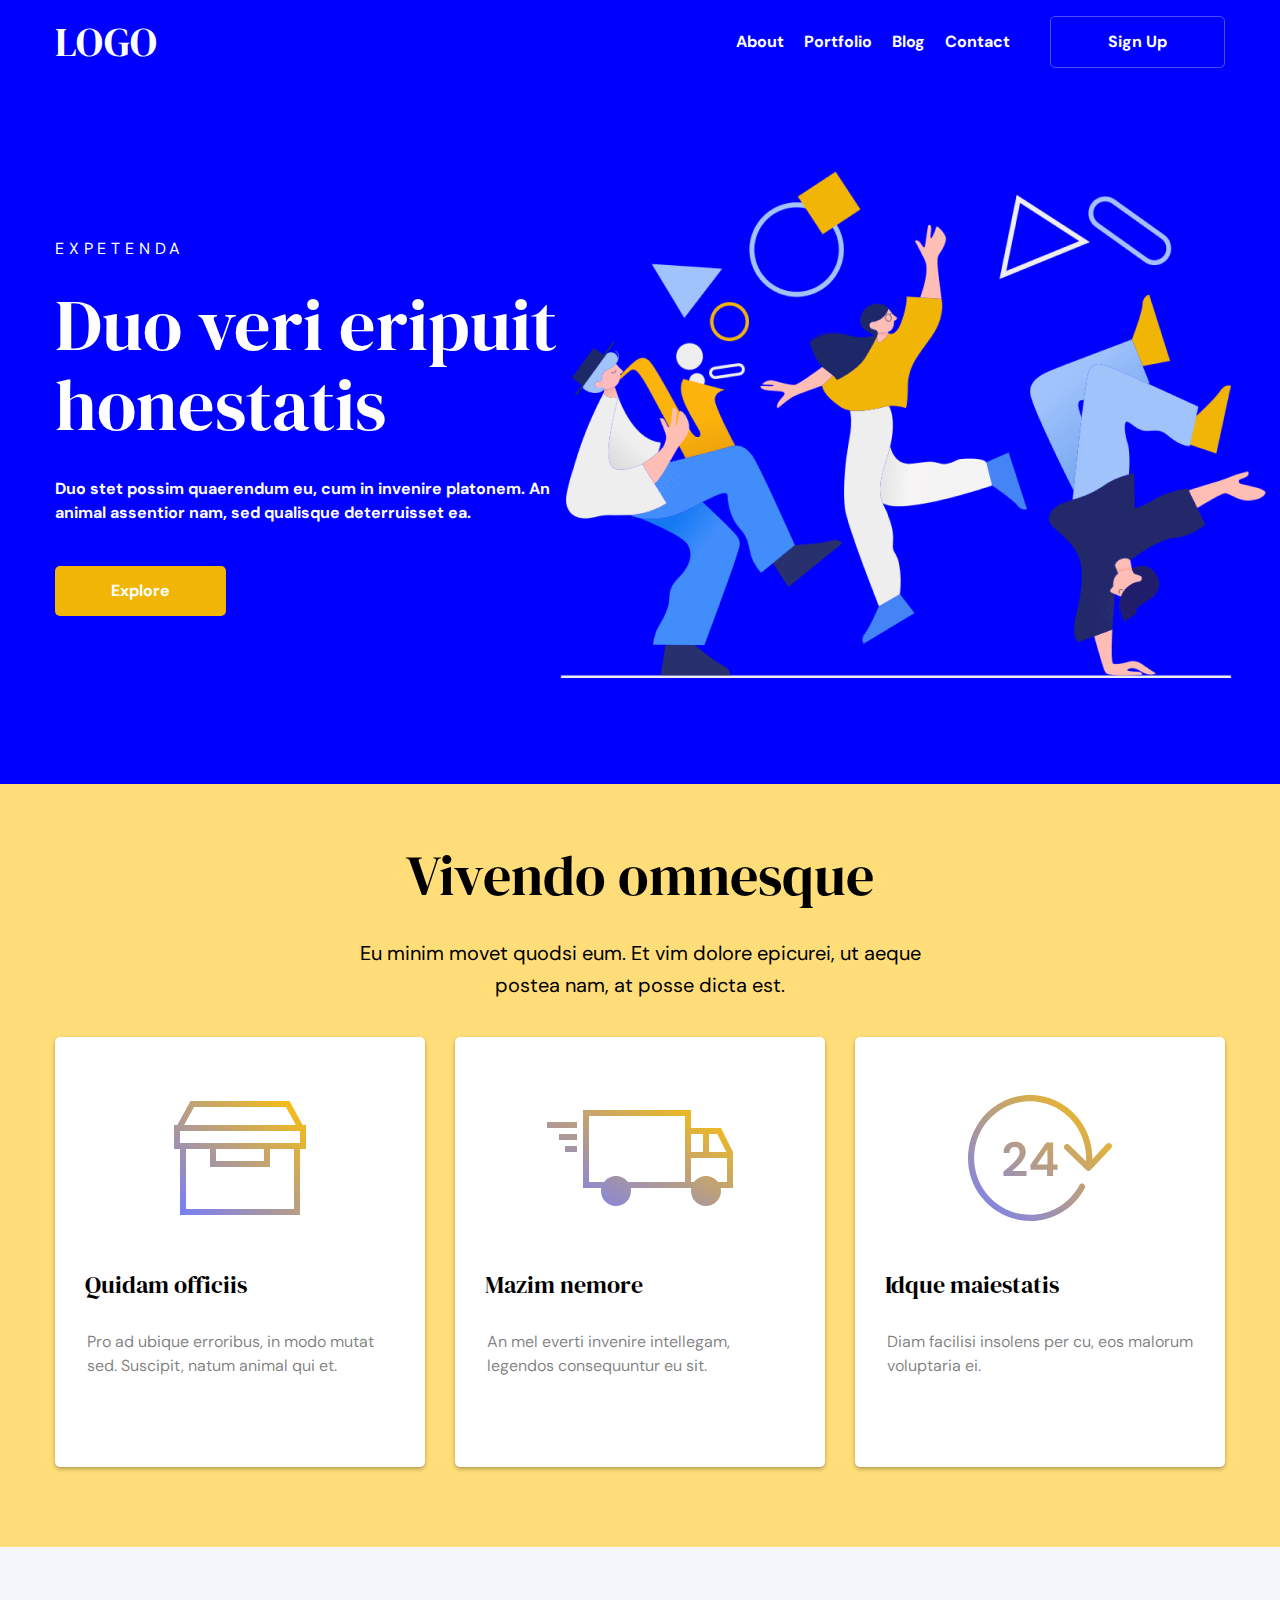
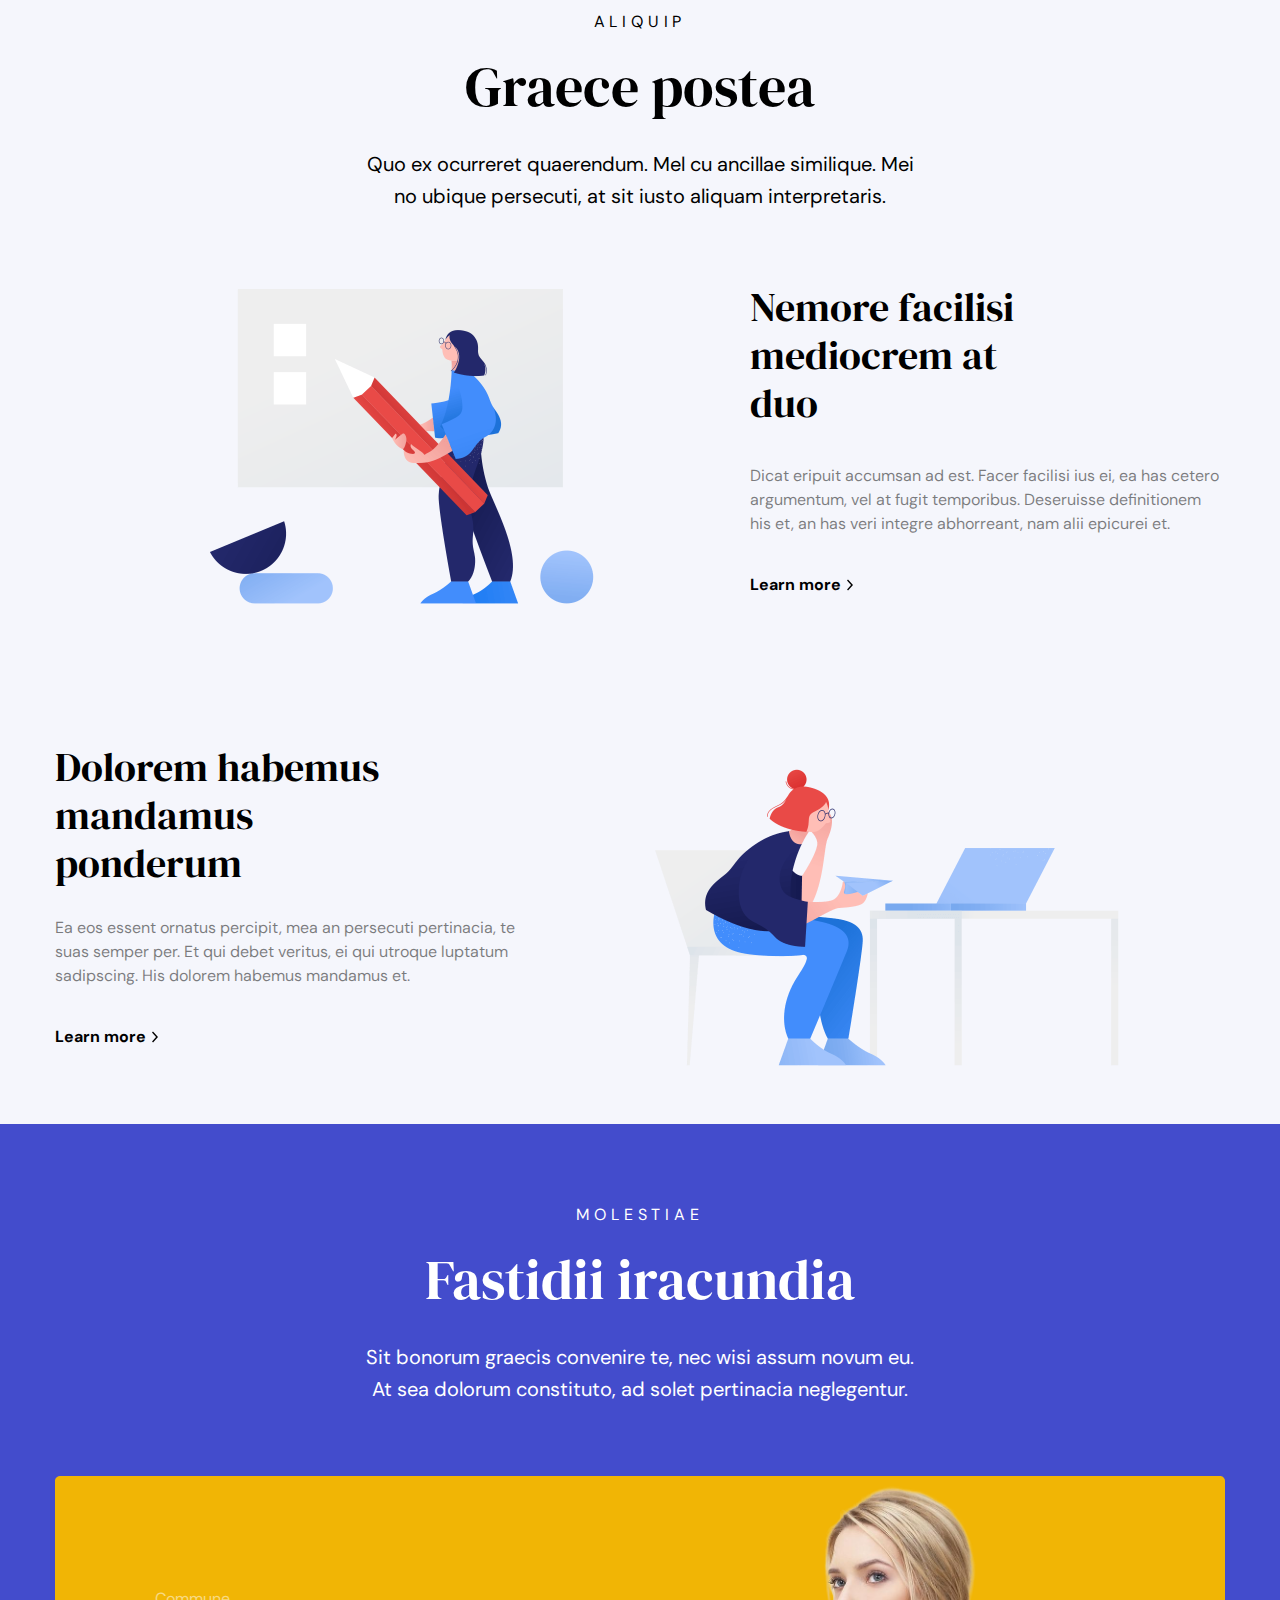
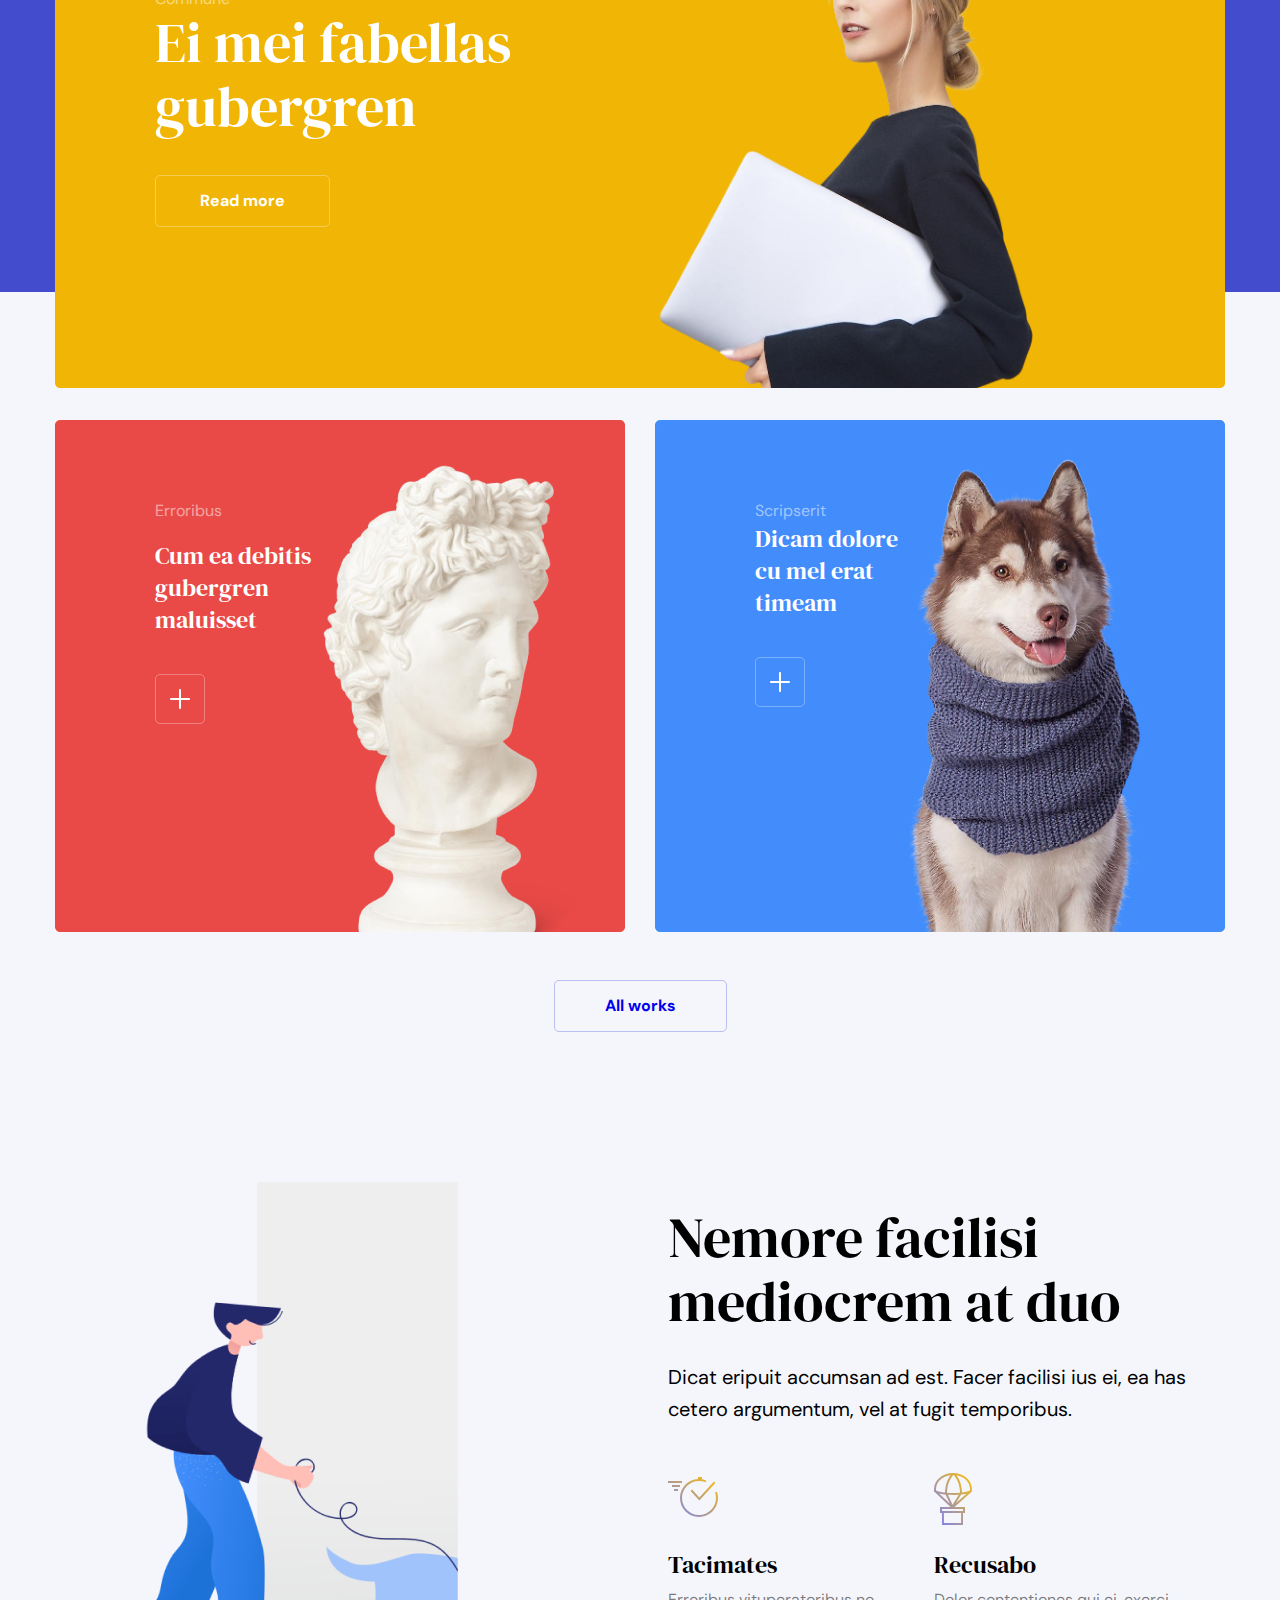
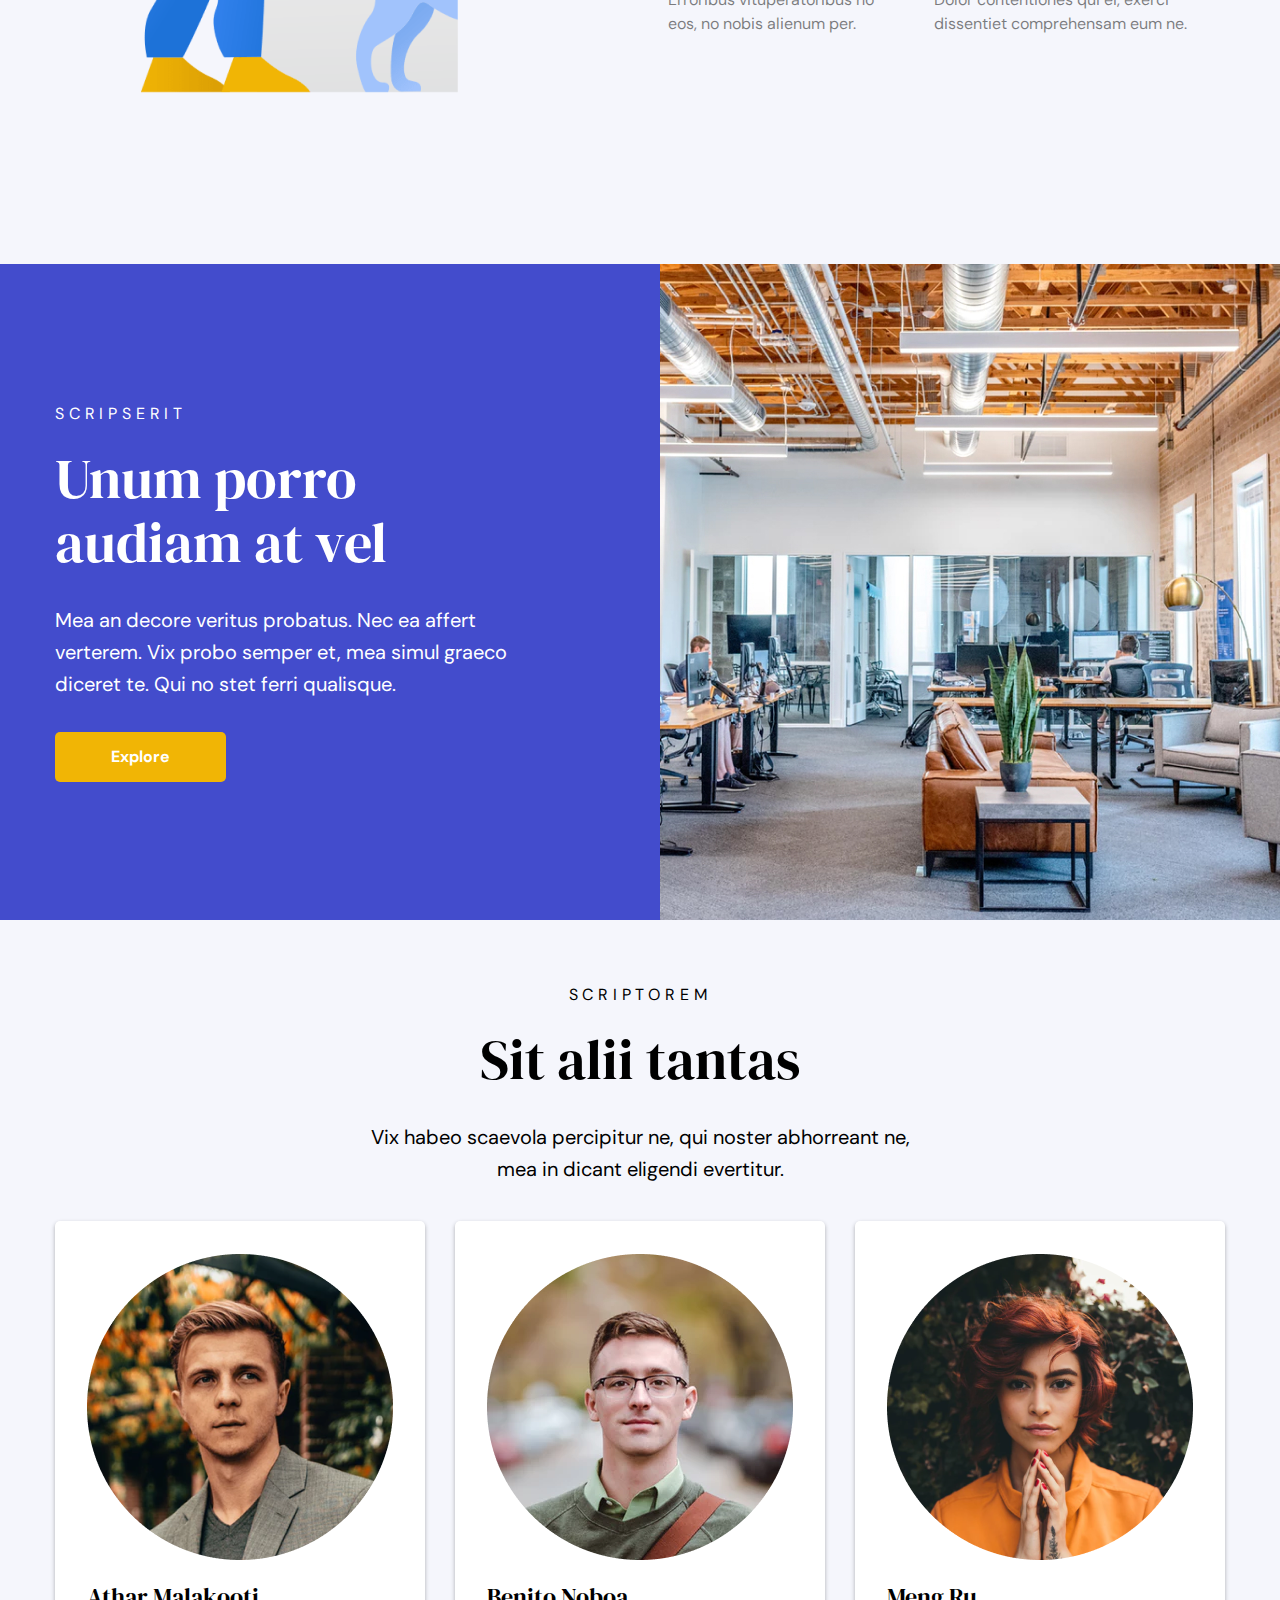
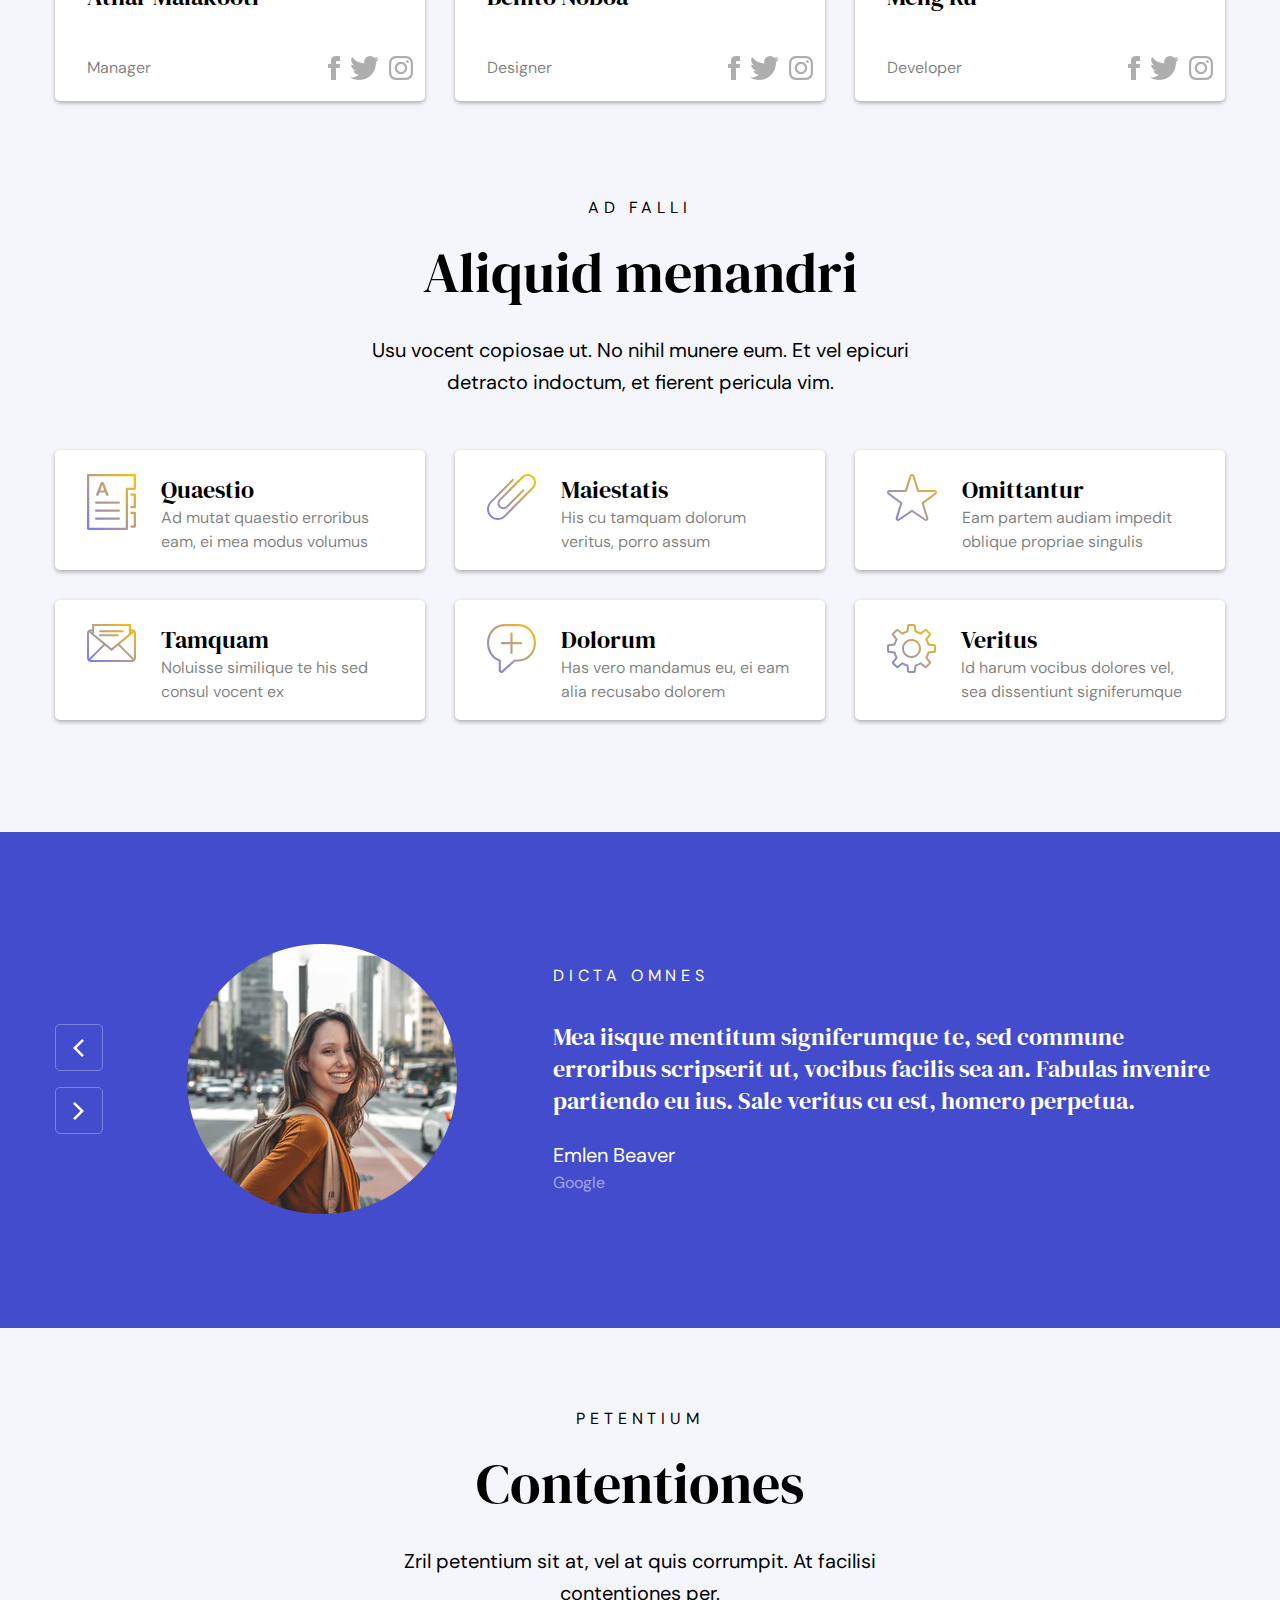
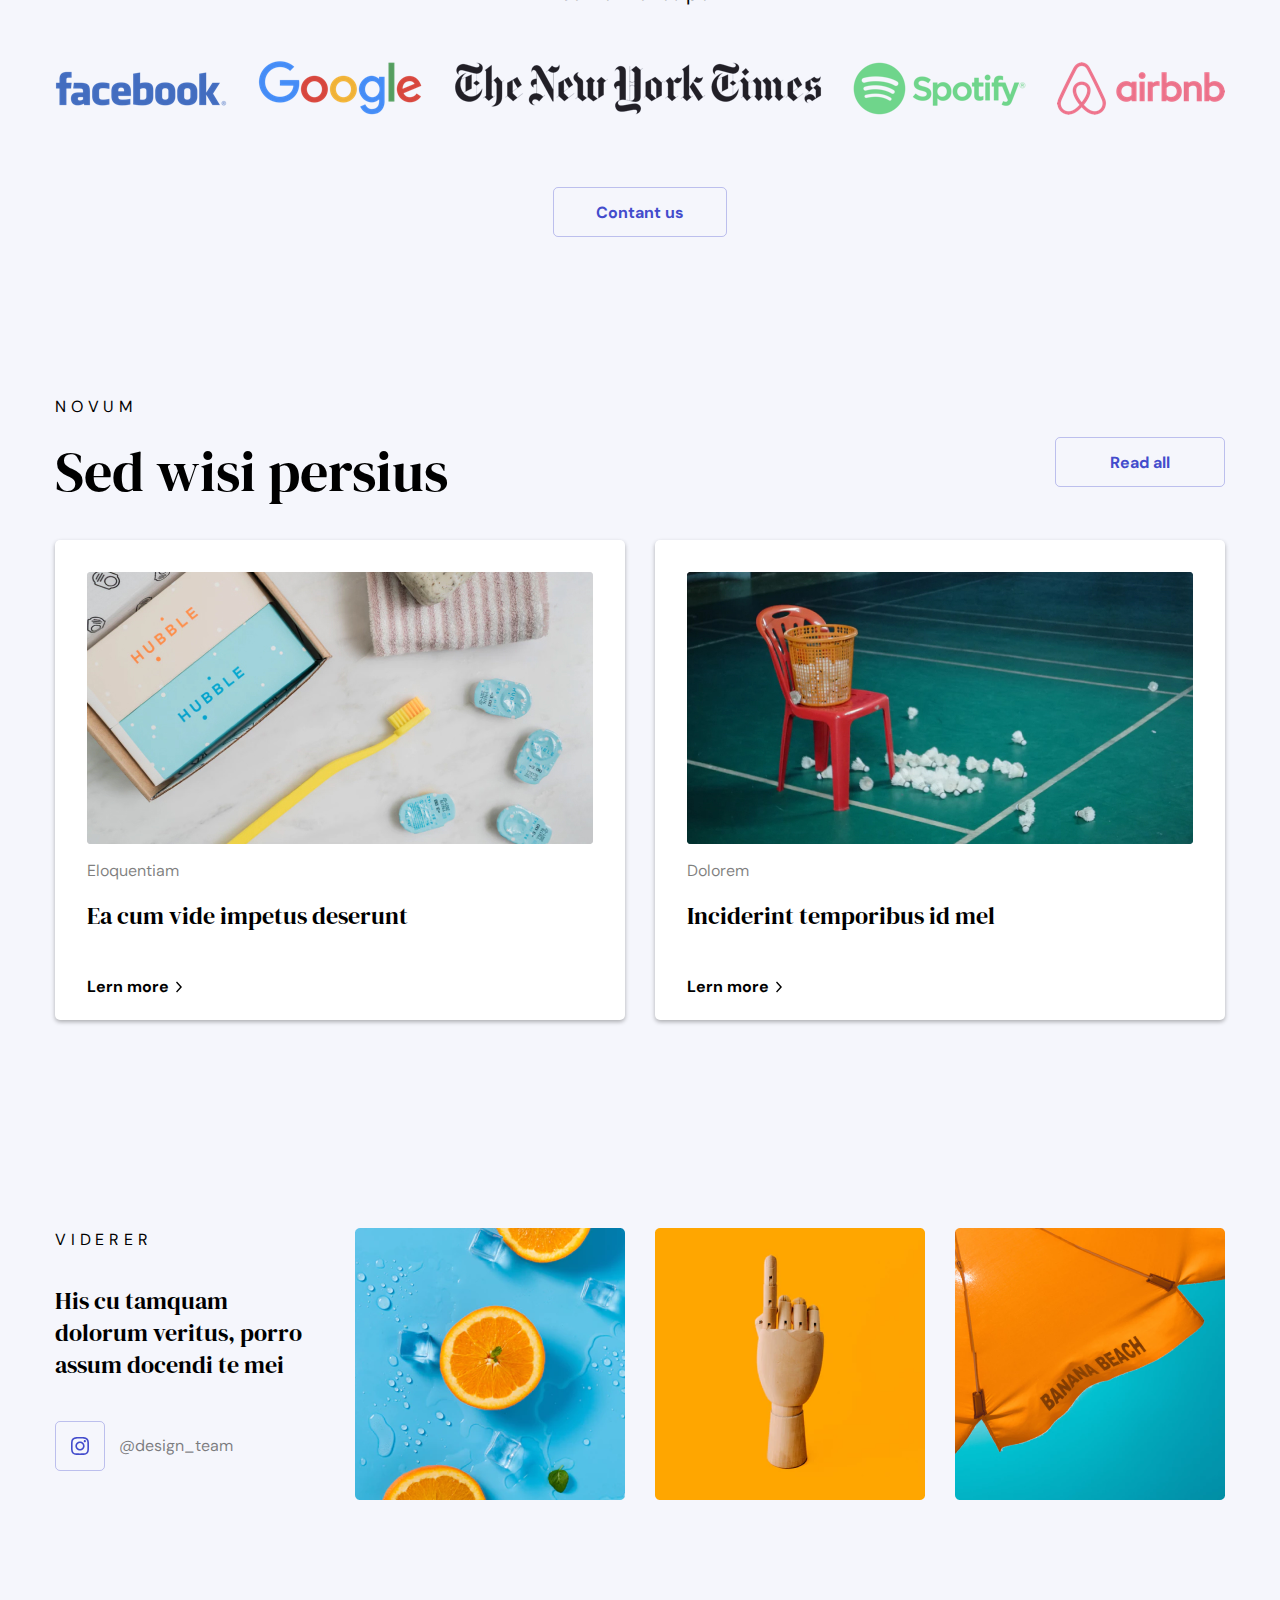
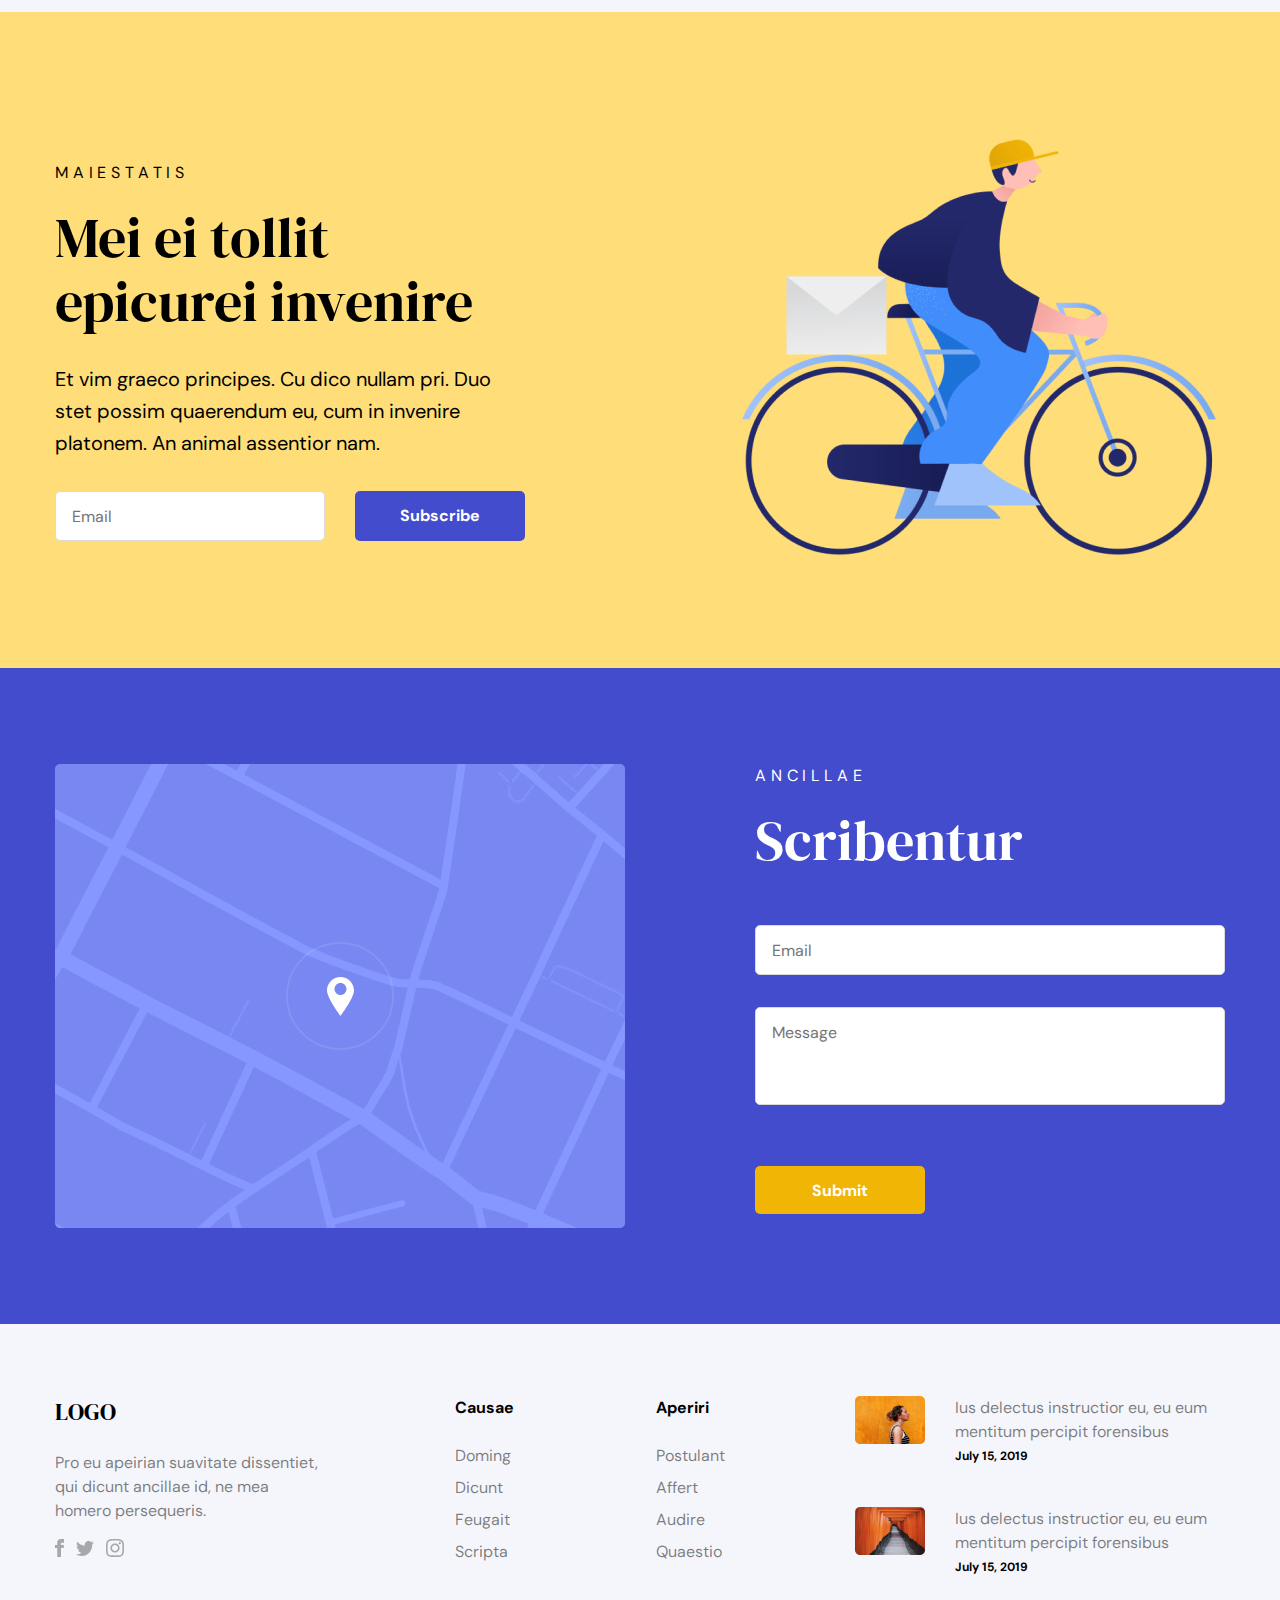
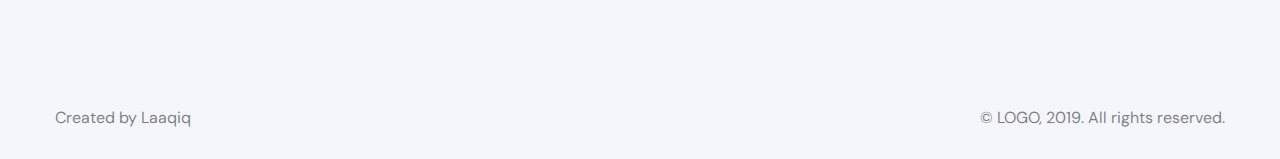
==== commit 341b55d9: "telefon eksikleri giderildi" ====
--- a/index.html
+++ b/index.html
@@ -1,228 +1,456 @@
 <!DOCTYPE html>
 <html lang="en">
-
 <head>
     <meta charset="UTF-8">
     <meta http-equiv="X-UA-Compatible" content="IE=edge">
     <meta name="viewport" content="width=device-width, initial-scale=1.0">
-    <link rel="stylesheet" href="style.css">
-    <title>Document</title>
-    <link rel="preconnect" href="https://fonts.googleapis.com">
-    <link rel="preconnect" href="https://fonts.gstatic.com" crossorigin>
-    <link href="https://fonts.googleapis.com/css2?family=DM+Sans&family=DM+Serif+Display&display=swap" rel="stylesheet">
-</head>
-<style>
-
-</style>
-
+    <link href="https://fonts.googleapis.com/css2?family=DM+Serif+Display&display=swap" rel="stylesheet">
+    <link href="https://fonts.googleapis.com/css2?family=DM+Sans:wght@700&family=DM+Serif+Display&display=swap" rel="stylesheet">
+    <link href="https://fonts.googleapis.com/css2?family=DM+Sans&display=swap" rel="stylesheet">
+    <link rel="stylesheet" href="css/reset.css?v=1">
+    <link rel="stylesheet" href="css/home.css?v=1">
+    <link rel="stylesheet" href="css/homemobile.css?v=1">
+    <title>Home</title>
+</head> 
 <body>
-    <div class="Rectangle01">
-        <div class="Grid">
-            <nav>
-                <!--mobil-->
-                <h3 class="logo-web">LOGO</h3>
-                <div class="links">
-                    <div class="About_Portfolio_Blog_Contact">
-                        <a href="#">About</a>
-                        <a href="#">Portfolio</a>
-                        <a href="#">Blog</a>
-                        <a href="#">Contact</a>
-                    </div>
-                    <a href="#"><button class="Light_Primary">Sign up</button></a>
-                </div>
-                <!--web-->
-                <h4 class="logo-mobil">LOGO</h4>
-                <div class="sidebar">
-                    <img src="Combined Shape/sidebar.svg" alt="">
-                </div>
-            </nav>
-            <div class="text_frame">
-                <h5>expetenda</h5>
-                <h1>Duo veri eripuit
-                    honestatis</h1>
-                <h2>Duo veri eripuit
-                    honestatis</h2>
-                <p class="Text">Duo stet possim quaerendum eu, cum in invenire platonem. An animal assentior nam, sed
-                    qualisque deterruisset ea.</p>
-                <a href="#"><button class="Dark_Primary">Explore</button></a>
-            </div>
-            <div class="clip-1-frame">
-                <img class="clip-1" src="clips/clip-1.svg" alt="">
-            </div>
-        </div>
-    </div>
-    <div class="Rectangle02">
-        <div class="Grid">
-            <div class="Upper_Text">
-                <h2>Vivendo omnesque</h2>
-                <p class="Text_Big">Eu minim movet quodsi eum. Et vim dolore epicurei, ut aeque postea nam, at posse
-                    dicta
-                    est.</p>
-            </div>
-            <div class="Cards">
-                <div class="card">
-                    <div class="card_CombinedShape"><img src="Combined Shape/Quidam officiis.svg" alt=""></div>
-                    <h4 class="card-name">Quidam officiis</h4>
-                    <div class="card-text">
-                        <div class="description-content">
-                            <p class="Text_Gray">Pro ad ubique erroribus, in modo mutat sed. Suscipit, natum animal qui
-                                et.
-                            </p>
-                            <hr>
-                        </div>
-                        <a class="Learn-more" href="#">Learn more<img class="arrow" src="Combined Shape/arrow.svg"
-                                alt=""></a>
-                    </div>
-                </div>
-                <div class="card">
-                    <div class="card_CombinedShape"><img src="Combined Shape/Mazim nemore.svg" alt=""></div>
-                    <h4 class="card-name">Mazim nemore</h4>
-                    <div class="card-text">
-                        <div class="description-content">
-                            <p class="Text_Gray">An mel everti invenire intellegam, legendos consequuntur eu sit. </p>
-                            <hr>
-                        </div>
-                        <a class="Learn-more" href="#">Learn more<img class="arrow" src="Combined Shape/arrow.svg"
-                                alt=""></a>
-                    </div>
-                </div>
-                <div class="card">
-                    <div class="card_CombinedShape"><img src="Combined Shape/Idque maiestatis.svg" alt=""></div>
-                    <h4 class="card-name">Idque maiestatis</h4>
-                    <div class="card-text">
-                        <div class="description-content">
-                            <p class="Text_Gray">Diam facilisi insolens per cu, eos malorum voluptaria ei.</p>
-                            <hr>
-                        </div>
-                        <a class="Learn-more" href="#">Learn more<img class="arrow" src="Combined Shape/arrow.svg"
-                                alt=""></a>
-                    </div>
-                </div>
-            </div>
-        </div>
-    </div>
-    <div class="Rectangle03">
-        <div class="Grid">
-            <h5>aliquip</h5>
-            <div class="Upper_Text">
-                <h2>Graece postea</h2>
-                <p class="Text_Big">Quo ex ocurreret quaerendum. Mel cu ancillae similique. Mei no ubique persecuti, at
-                    sit iusto aliquam interpretaris..</p>
-            </div>
-            <img class="clip-list-is-empty" src="clips/clip-list-is-empty.svg" alt="">
-            <div class="Rectangle03_content1">
-                <h3>Nemore facilisi
-                    mediocrem at duo</h3>
-                <p class="Text_Gray">Dicat eripuit accumsan ad est. Facer facilisi ius ei, ea has cetero argumentum, vel
-                    at fugit temporibus. Deseruisse definitionem his et, an has veri integre abhorreant, nam alii
-                    epicurei et.</p>
-                <a class="Learn-more" href="#">Learn more<img class="arrow" src="Combined Shape/arrow.svg" alt=""></a>
-            </div>
-            <img class="clip-no-messages" src="clips/clip-no-messages.svg" alt="">
-            <div class="Rectangle03_content2">
-                <h3>Dolorem habemus
-                    mandamus ponderum</h3>
-                <p class="Text_Gray">Ea eos essent ornatus percipit, mea an persecuti pertinacia, te suas semper per. Et
-                    qui debet veritus, ei qui utroque luptatum sadipscing. His dolorem habemus mandamus et.</p>
-                <a class="Learn-more" href="#">Learn more<img class="arrow" src="Combined Shape/arrow.svg" alt=""></a>
-            </div>
-        </div>
-    </div>
-    </div>
-    <div class="Rectangle04">
-        <div class="Grid">
-            <h5>molestiae</h5>
-            <div class="Upper_Text">
-                <h2>Fastidii iracundia</h2>
-                <p class="Text_Big">Sit bonorum graecis convenire te, nec wisi assum novum eu. At sea dolorum
-                    constituto, ad solet pertinacia neglegentur.</p>
-            </div>
-            <div class="img-containers">
-                <div class="container-1">
-                    <div class="big-container">
-                        <div class="big-container-frame">
-                            <p class="Text_Gray">Commune</p>
-                            <h2>Ei mei fabellas
-                                gubergren</h2>
-                            <a href="#"><button class="Dark_Primary">Explore</button></a>
-                        </div>
-                        <img src="img/kadın.jpg" alt="">
-                    </div>
-                </div>
-                <div class="container-2">
-                    <div class="small-container">
-                        <div class="small-c1">
-                            <div class="small-container-frame">
-                                <p class="Text_Gray">Erroribus</p>
-                                <h4>Cum ea debitis
-                                    gubergren
-                                    maluisset </h4>
-                                <a href="#"><button class="Plus_button"><img src="Combined Shape/Plus.svg"
-                                            alt=""></button></a>
-                            </div>
-                            <img class="bust" src="img/büst.jpg" alt="">
-                        </div>
-                    </div>
-                    <div class="small-container">
-                        <div class="small-c2">
-                            <div class="small-container-frame">
-                                <p class="Text_Gray">Scripserit</p>
-                                <h4>Dicam dolore
-                                    cu mel erat
-                                    timeam</h4>
-                                <a href="#"><button class=" Plus_button"> <img src="Combined Shape/Plus.svg"
-                                            alt=""></button></a>
-                            </div>
-                            <img class="kopek" src="img/köpek.jpg" alt="">
-                        </div>
-                    </div>
-                </div>
-            </div>
-            <a href="#"><button class="Light_Secondary All_works">All works</button></a>
-            <div class="lower-container">
-                <img class="clip-log-out" src="clips/clip-log-out.svg" alt="">
-                <div class="clip-log-out_right">
-                    <div class="clip-log-out_text">
-                        <h2>Nemore facilisi
-                            mediocrem at duo</h2>
-                        <p class="Text_Gray">Dicat eripuit accumsan ad est. Facer facilisi ius ei, ea has cetero
-                            argumentum,
-                            vel at fugit temporibus. </p>
-                        <div class="Tacimates_Recusabo">
-
-                            <div class="Tacimates">
-                                <div class="Tacimates-img">
-                                    <img src="Combined Shape/Tacimates.svg" alt="">
-                                </div>
-                                <div class="Tacimates-text">
-                                    <h4>Tacimates</h4>
-                                    <p class="Text_Gray">Erroribus vituperatoribus no eos, no nobis alienum per.</p>
-                                </div>
-                            </div>
-                            <div class="Recusabo">
-                                <div class="Recusabo-img">
-                                    <img src="Combined Shape/Recusabo.svg" alt="">
-                                </div>
-                                <div class="Recusabo-text">
-                                    <h4>Recusabo</h4>
-                                    <p class="Text_Gray">Dolor contentiones qui ei, exerci dissentiet comprehensam eum
-                                        ne.
-                                    </p>
-                                </div>
-                            </div>
-                        </div>
-                    </div>
-                </div>
-            </div>
-        </div>
-        <div class="Rectangle05"></div>
-        <div class="Rectangle06"></div>
-        <div class="Rectangle07"></div>
-        <div class="Rectangle08"></div>
-        <div class="Rectangle09"></div>
-        <div class="Rectangle10"></div>
-        <div class="Rectangle11"></div>
-        <div class="Rectangle12"></div>
+        <div class="containernavbar">
+            <!-- Navbar -->
+            <div class="navbar">
+                <div class="navbarheader">
+                    <h4>LOGO</h4>
+                    <div class="navbarlinks">
+                        <a href="about.html"><p>About</p></a>
+                        <a href="portfolio.html"><p>Portfolio</p></a>
+                        <a href="blog.html"><p>Blog</p></a>
+                        <a href="contact.html"><p>Contact</p></a>
+                    </div>
+                    <a href="#" class="navbarbutton">Sign Up</a>
+                    <a href="#" class="mobilehamburger"><img src="img/mobilehamburger.svg" alt=""></a>
+                </div>
+                <div class="expetenda">
+                    <div class="expetendaleft">
+                        <h5>expetenda</h5>
+                        <h1>Duo veri eripuit honestatis</h1>
+                        <p>Duo stet possim quaerendum eu, cum in invenire platonem. An animal assentior nam, sed qualisque deterruisset ea.</p>
+                        <a href="#" class="expetendabutton">Explore</a>
+                    </div>
+                    <img src="img/clip-1.png" alt="">
+                </div>
+            </div>
+            <!-- Navbar End -->
+        </div>
+
+        <div class="containervivendo">
+            <!-- Vivendo -->
+            <div class="vivendo">
+                <div class="vivendoheader">
+                    <h2>Vivendo omnesque</h2>
+                    <p >Eu minim movet quodsi eum. Et vim dolore epicurei, ut aeque postea nam, at posse dicta est.</p>
+                    <div class="vivendocard">
+                        <div class="card card1">
+                            <img src="img/vivendocard1.svg" alt="">
+                            <h4>Quidam officiis</h4>
+                            <p>Pro ad ubique erroribus, in modo mutat sed. Suscipit, natum animal qui et.</p>
+                        </div>
+                        <div class="card card2">
+                            <img src="img/vivendocard2.svg" alt="">
+                            <h4>Mazim nemore </h4>
+                            <p>An mel everti invenire intellegam, legendos consequuntur eu sit. </p>
+                        </div>
+                        <div class="card card3">
+                            <img src="img/vivendocard3.svg" alt="">
+                            <h4>Idque maiestatis</h4>
+                            <p>Diam facilisi insolens per cu, eos malorum voluptaria ei.</p>
+                        </div>
+                    </div>
+                </div>
+            </div>
+            
+            <!-- Vivendo End--> 
+        </div>              
+
+        <div class="containeraliquip">
+             <!-- Aliquip -->
+            <div class="aliquip">
+                <div class="aliquipheader">
+                    <h5>aliquip</h5>
+                    <h2>Graece postea</h2>
+                    <p>Quo ex ocurreret quaerendum. Mel cu ancillae similique. Mei no ubique persecuti, at sit iusto aliquam interpretaris.</p>
+                    <div class="aliquipnemore">
+                        <img src="img/clip-list-is-empty.png" alt="">
+                        <div class="aliquipnemoreright">
+                            <h3>Nemore facilisi mediocrem at duo</h3>
+                            <p>Dicat eripuit accumsan ad est. Facer facilisi ius ei, ea has cetero argumentum, vel at fugit temporibus. Deseruisse definitionem his et, an has veri integre abhorreant, nam alii epicurei et. </p>
+                            <div class="aliquipnemorerightlernmore">
+                                <a href="#">Learn more</a><img src="img/lernmorearrow.svg" alt="">              
+                            </div>
+                        </div>
+                    </div>
+                    <div class="dolorem">
+                        <div class="doloremleft">
+                            <h3>Dolorem habemus mandamus ponderum</h3>
+                            <p>Ea eos essent ornatus percipit, mea an persecuti pertinacia, te suas semper per. Et qui debet veritus, ei qui utroque luptatum sadipscing. His dolorem habemus mandamus et.</p>
+                            <div class="aliquipnemorerightlernmore">
+                                <a href="#">Learn more</a><img src="img/lernmorearrow.svg" alt="">              
+                            </div>
+                        </div>
+                        <img src="img/clip-no-messages.png" alt="">
+                    </div>
+                </div>
+            </div>
+            <!-- Aliquip End-->
+        </div>
+
+        <div class="containermolestiae">
+            <!-- Molestiae -->
+            <div class="molestiae">
+                <div class="molestiaeheader">
+                    <h5>molestiae</h5>
+                    <h2>Fastidii iracundia</h2>
+                    <p>Sit bonorum graecis convenire te, nec wisi assum novum eu. At sea dolorum constituto, ad solet pertinacia neglegentur.</p>
+                </div>    
+                <div class="textonpicture">
+                    <div class="textpadding">
+                        <p>Commune</p>
+                        <h2>Ei mei fabellas gubergren</h2>
+                        <a href="#">Read more</a>
+                    </div>
+                </div> 
+            </div>
+            <!-- Molestiae End -->
+        </div>
+
+        <div class="containerpictures">
+            <!-- pictures -->
+            <div class="pictures">
+                <div class="picturesheader">
+                    <div class="erroribus">
+                        <div class="erroribustext">
+                            <p>Erroribus</p>
+                            <h4>Cum ea debitis gubergren maluisset</h4>
+                            <img src="img/Combined Shape.svg" alt=""> 
+                        </div>
+                    </div>
+                    <div class="scripserit">
+                        <div class="scripserittext">
+                            <p>Scripserit</p>
+                            <h4>Dicam dolore cu mel erat timeam</h4>
+                            <img src="img/Combined Shape.svg" alt="">
+                        </div>
+                    </div>
+                </div>
+                <a href="#" class="allworks">All works</a>
+                <div class="nemore">
+                    <img src="img/dog.png" alt="">
+                    <div class="nemoreright">
+                        <h2>Nemore facilisi mediocrem at duo</h2>
+                        <p>Dicat eripuit accumsan ad est. Facer facilisi ius ei, ea has cetero argumentum, vel at fugit temporibus. </p>
+                        <div class="nemorerightunder">
+                            <div class="nemorerightunderleft">
+                                <img src="img/saat.svg" alt="">
+                                <h4>Tacimates</h4>
+                                <p>Erroribus vituperatoribus no eos, no nobis alienum per.</p>
+                            </div>
+                            <div class="nemorerightunderright">
+                                <img src="img/hediye.svg" alt="">
+                                <h4>Recusabo</h4>
+                                <p>Dolor contentiones qui ei, exerci dissentiet comprehensam eum ne. </p>
+                            </div>
+                        </div>
+                    </div>
+                </div>
+            </div>
+            <!-- pictures end -->
+        </div>
+
+        <div class="containerunup">
+            <!-- unup -->
+            <div class="unup">
+                <div class="unupleft">
+                    <h5>scripserit</h5>
+                    <h2>Unum porro audiam at vel</h2>
+                    <p>Mea an decore veritus probatus. Nec ea affert verterem. Vix probo semper et, mea simul graeco diceret te. Qui no stet ferri qualisque.</p>
+                    <a href="#">Explore</a>
+                </div>
+                <img src="img/Bitmap.jpg" alt="">
+            </div>
+            <!-- unup end-->
+        </div>
+
+        <div class="containerscriptorem">
+            <!-- scriptorem -->
+            <div class="scriptorem">
+                <div class="scriptoremup">
+                    <h5>scriptorem</h5>
+                    <h2>Sit alii tantas</h2>
+                    <p>Vix habeo scaevola percipitur ne, qui noster abhorreant ne, mea in dicant eligendi evertitur.</p>
+                </div>
+                <div class="scriptoremcards">
+                    <div class="scriptoremcard">
+                        <img src="img/maks1.png" alt="">
+                        <h4>Athar Malakooti</h4>
+                        <div class="scriptoremcardunder">
+                            <p>Manager</p>
+                            <div class="scriptoremcardlinks">
+                                <img src="img/facebook.svg" alt="">
+                                <img src="img/twitter.svg" alt="">
+                                <img src="img/insta.svg" alt="">
+                            </div>
+                        </div>
+                    </div>
+                    <div class="scriptoremcard">
+                        <img src="img/mask2.png" alt="">
+                        <h4>Benito Noboa</h4> 
+                        <div class="scriptoremcardunder">
+                            <p>Designer</p>
+                            <div class="scriptoremcardlinks">
+                                <img src="img/facebook.svg" alt="">
+                                <img src="img/twitter.svg" alt="">
+                                <img src="img/insta.svg" alt="">
+                            </div>
+                        </div>
+                    </div>
+                    <div class="scriptoremcard">
+                        <img src="img/mask3.png" alt="">
+                        <h4>Meng Ru</h4>
+                        <div class="scriptoremcardunder">
+                            <p>Developer</p>
+                            <div class="scriptoremcardlinks">
+                                <img src="img/facebook.svg" alt="">
+                                <img src="img/twitter.svg" alt="">
+                                <img src="img/insta.svg" alt="">
+                            </div>
+                        </div>
+                    </div>
+                </div>
+                <div class="adfall">
+                    <h5>Ad falli</h5>
+                    <h2>Aliquid menandri</h2>
+                    <p>Usu vocent copiosae ut. No nihil munere eum. Et vel epicuri detracto indoctum, et fierent pericula vim.</p>
+                </div>
+                <div class="adfallcards">
+                    <div class="adfallcard">
+                        <img src="img/adfall1.svg" alt="">
+                        <div class="adfallcardright">
+                            <h4>Quaestio</h4>
+                            <p>Ad mutat quaestio erroribus eam, ei mea modus volumus</p>
+                        </div>
+                    </div>
+                    <div class="adfallcard">
+                        <img src="img/adfall2.svg" alt="">
+                        <div class="adfallcardright">
+                            <h4>Maiestatis</h4>
+                            <p>His cu tamquam dolorum veritus, porro assum</p>
+                        </div>
+                    </div>
+                    <div class="adfallcard">
+                        <img src="img/adfall3.svg" alt="">
+                        <div class="adfallcardright">
+                            <h4>Omittantur</h4>
+                            <p>Eam partem audiam impedit oblique propriae singulis</p>
+                        </div>
+                    </div>
+                    <div class="adfallcard">
+                        <img src="img/adfall4.svg" alt="">
+                        <div class="adfallcardright">
+                            <h4>Tamquam</h4>
+                            <p>Noluisse similique te his sed consul vocent ex</p>
+                        </div>
+                    </div>
+                    <div class="adfallcard">
+                        <img src="img/adfall5.svg" alt="">
+                        <div class="adfallcardright">
+                            <h4>Dolorum</h4>
+                            <p>Has vero mandamus eu, ei eam alia recusabo dolorem</p>
+                        </div>
+                    </div>
+                    <div class="adfallcard">
+                        <img src="img/adfall6.svg" alt="">
+                        <div class="adfallcardright">
+                            <h4>Veritus</h4>
+                            <p>Id harum vocibus dolores vel, sea dissentiunt signiferumque</p>
+                        </div>
+                    </div>
+                </div>
+            </div>
+            <!-- scriptorem end-->
+        </div>
+ 
+        <div class="containerdicta">
+            <!-- Dicta -->
+            <div class="dicta"> 
+                <div class="dictaflex">
+                    <div class="dictabuttons">
+                        <a href=""><img src="img/dicaarrowup.svg" alt=""></a>
+                        <a href=""><img src="img/dicaarrowunder.svg" alt=""></a>
+                    </div>
+                        <img src="img/mask4.png" alt="" class="dictamobile">
+                </div>
+                <img src="img/mask4.png" alt="" class="dictadesktop">
+                <div class="dictaleft">
+                    <h5>Dicta omnes</h5>
+                    <h4>Mea iisque mentitum signiferumque te, sed commune erroribus scripserit ut, vocibus facilis sea an. Fabulas invenire partiendo eu ius. Sale veritus cu est, homero perpetua.</h4>
+                    <p>Emlen Beaver</p>
+                    <h6>Google</h6>
+                </div>
+            </div>
+            <!-- Dicta End -->
+        </div>
+        
+        <div class="containerpetentium">
+            <!-- Petentium -->
+            <div class="petentium">
+                <h5>petentium</h5>
+                <h2>Contentiones</h2>
+                <h6>Zril petentium sit at, vel at quis corrumpit. At facilisi contentiones per.</h6>  
+                <div class="petentiumsocialmedia">
+                    <img src="img/facebook.png" alt="">
+                    <img src="img/google.png" alt="">
+                    <img src="img/thenewyorktimes.png" alt="">
+                    <img src="img/spotify.png" alt="">
+                    <img src="img/airbnb.png" alt="">
+                </div>
+                <a href="#">Contant us</a>
+            </div>
+            <!-- Petentium End -->
+             <div class="novum">
+                <h5>novum</h5>
+                <div class="novumup">
+                    <h2>Sed wisi persius</h2>
+                    <a href="#">Read all</a>
+                </div>
+                <div class="novumcards">
+                    <div class="novumcard">
+                        <img src="img/novum1.jpg" alt="" class="novummobile1">
+                        <img src="img/novummobile1.jpg" alt="" class="novummobile2">
+                        <p>Eloquentiam</p>
+                        <h4>Ea cum vide impetus deserunt</h4>
+                        <div class="novumlernmore">
+                            <a href="#">Lern more</a><img src="img/lernmorearrow.svg" alt="">
+                        </div>
+                    </div>
+                    <div class="novumcard">
+                        <img src="img/novum2.jpg" alt="" class="novummobile1">
+                        <img src="img/novummobile2.jpg" alt="" class="novummobile2">
+                        <p>Dolorem</p>
+                        <h4>Inciderint temporibus id mel</h4> 
+                        <div class="novumlernmore">
+                            <a href="#">Lern more</a><img src="img/lernmorearrow.svg" alt="">
+                        </div>
+                    </div>
+                    <a href="#" class="novummobilea">Read all</a>
+                </div>
+                <div class="viderer">
+                    <div class="vidererleft">
+                        <h5>viderer</h5>
+                        <h4>His cu tamquam dolorum 
+                            veritus, porro assum 
+                            docendi te mei</h4>
+                        <div class="vidererinsta">
+                            <img src="img/insta2.svg" alt="">
+                            <p>@design_team</p>
+                        </div>
+                    </div>
+                    <img src="img/mask5.png" alt="">
+                    <img src="img/mask6.png" alt="">
+                    <img src="img/mask7.png" alt="">
+                </div>
+            </div>
+        </div>
+
+        <div class="containermaiestatis">
+            <!-- maiestatis -->
+            <div class="maiestatis">
+                <div class="maiestatisleft">
+                    <h5>maiestatis</h5>
+                    <h2>Mei ei tollit epicurei invenire</h2>
+                    <p>Et vim graeco principes. Cu dico nullam pri. Duo stet possim quaerendum eu, cum in invenire platonem. An animal assentior nam.</p>
+                    <div class="maiestatisleftinput">
+                        <input type="email" placeholder="Email">
+                        <a href="#">Subscribe</a>
+                    </div> 
+                </div>
+                <img src="img/postaci.png" alt="">
+            </div>
+            <!-- maiestatis end -->
+        </div>
+        
+        <div class="containerancillae">
+            <!-- ancillae -->
+            <div class="ancillae">
+                <div class="ancillaeimgcontainer">
+                    <img src="img/mapiconmobile.png" alt="" class="mapiconmobile1">
+                    <img src="img/map.png" alt="" class="mapiconmobile2">
+                    <img class="centered" src="img/mapicon.svg" alt="">
+                </div>
+                <div class="ancillaeright">
+                    <h5>ancillae</h5>
+                    <h2>Scribentur</h2>
+                    <div class="ancillaeinputs">
+                        <input type="email" name="" id="" placeholder="Email">
+                        <textarea name="" id="" cols="10" rows="3" placeholder="Message"></textarea>
+                    </div>
+                    <a href="#">Submit</a>
+                </div>
+            </div>
+            <!-- ancillae end -->
+        </div>
+
+        <div class="containerend">
+            <!-- end -->
+            <div class="end">
+                <div class="endlogo">
+                    <h4>LOGO</h4>
+                    <p>Pro eu apeirian suavitate dissentiet, qui dicunt ancillae id, ne mea homero persequeris.</p>
+                    <div class="endlinks">
+                        <img src="img/endfacebook.svg" alt="">
+                        <img src="img/endtwitter.svg" alt="">
+                        <img src="img/endinsta.svg" alt="">
+                    </div>
+                </div>
+                <div class="endflex1">
+                    <div class="endcause">
+                        <p>Causae</p>
+                        <div class="endflex">
+                            <p>Doming</p>
+                            <p>Dicunt</p>
+                            <p>Feugait</p>
+                            <p>Scripta</p>
+                        </div>
+                    </div>
+                    <div class="endcause">
+                        <p>Aperiri</p>
+                        <div class="endflex">
+                            <p>Postulant</p>
+                            <p>Affert</p>
+                            <p>Audire</p>
+                            <p>Quaestio</p>
+                        </div>
+                    </div>
+                </div>
+                <div class="endright">
+                    <div class="endrightup">
+                        <img src="img/endgirl.png" alt="">
+                        <div class="endgirlleft">
+                            <p>Ius delectus instructior eu, eu eum mentitum percipit forensibus</p>
+                            <h6>July 15, 2019</h6>
+                        </div>
+                    </div>
+                    <div class="endrightup">
+                        <img src="img/endwall.png" alt="">
+                        <div class="endgirlleft">
+                            <p>Ius delectus instructior eu, eu eum mentitum percipit forensibus</p>
+                            <h6>July 15, 2019</h6>
+                        </div>
+                    </div>
+                </div>
+            </div>
+            <div class="created">
+                <p>Created by Laaqiq</p>
+                <p>© LOGO, 2019. All rights reserved.</p>
+            </div>
+            <!-- end end -->
+        </div>
+
 </body>
-
 </html>--- a/css/home.css
+++ b/css/home.css
@@ -0,0 +1,1343 @@
+.containernavbar {
+    background-color: blue;
+}
+
+.navbar {
+    width: 1170px;
+    margin: 0 auto;  
+}
+
+.mobilehamburger {
+    display: none;
+}
+.navbarheader {  
+    padding-top: 16px;
+    display: flex;
+    align-items: center;
+    color: #fff;
+}
+
+.navbarheader h4 {
+    color: #fff;
+    font-family: 'DM Serif Display';
+    font-weight: 400;
+    font-size: 40px;
+    line-height: 48px;
+}
+
+.navbarlinks {
+    display: flex;
+    gap: 20px;
+    margin-left: auto;
+    margin-right: 40px;
+}
+
+.navbarlinks a {
+    color: #fff;
+    text-decoration: none;
+    font-family: 'DM Sans';
+    font-weight: 700;
+}
+
+.navbarbutton {
+    color: #fff;
+    border: 1px solid rgba(255, 255, 255, 0.3);
+    border-radius: 5px;
+    padding: 13px 57px;
+    text-decoration: none;
+    font-family: 'DM Sans';
+    font-weight: 700;
+}
+
+.expetenda {
+    display: flex;
+    align-items: center;
+    color: #fff;
+}
+
+.expetenda img {
+    width: 100%;
+    position: relative;
+    right: 10px;
+}
+
+
+.expetendaleft h5 {
+    font-family: 'DM Sans';
+    font-weight: 400;
+    font-size: 16px;
+    letter-spacing: 0.3em;
+    text-transform: uppercase;
+}
+
+.expetendaleft h1 {
+    font-family: 'DM Serif Display';
+    font-weight: 400;
+    font-size: 72px;
+    line-height: 80px;
+    margin-top: 24px;
+}
+
+.expetendaleft p {
+    font-family: 'DM Sans';
+    font-weight: 700;
+    margin-top: 32px;
+    width: 515px;
+}
+
+.expetendabutton {
+    font-family: 'DM Sans';
+    font-weight: 700;
+    color: #fff;
+    text-decoration: none;
+    padding: 13px 56px;
+    background: #F1B505;
+    border-radius: 5px;
+    display: inline-block;
+    margin-top: 41px;
+}
+
+/* Vivendo */
+
+.containervivendo {
+    background-color: #FFDD78;
+}
+
+.vivendo {
+    width: 1170px;
+    margin: 0 auto;  
+}
+
+.vivendoheader {
+    padding-top: 60px;
+    padding-bottom: 80px;
+}
+
+.vivendoheader h2 {
+    font-family: 'DM Serif Display';
+    font-weight: 400;
+    font-size: 56px;
+    line-height: 64px;
+    margin: 0 auto;
+    text-align: center;
+}
+
+.vivendoheader p {
+    font-family: 'DM Sans';
+    font-size: 20px;
+    line-height: 32px;
+    text-align: center;
+    width: 570px;
+    margin: 29px auto 36px auto;
+}
+
+.vivendocard {
+    display: flex;
+    gap: 30px;
+    justify-content: center;
+}
+
+.card {
+    width: 370px;
+    padding: 0 30px ;
+    background: #FFFFFF;
+    box-shadow: 0px 2px 4px rgba(0, 0, 0, 0.297017);
+    border-radius: 5px;
+}
+
+.card1 img {
+    margin: 64px auto 54px;
+}
+
+.card2 img {
+    margin: 73px auto 63px;
+}
+
+.card3 img {
+    margin: 58px auto 48px;
+}
+
+.card h4 {
+    font-family: 'DM Serif Display';
+    font-weight: 400;
+    font-size: 24px;
+    line-height: 32px;
+}
+
+.card p {
+    font-family: 'DM Sans';
+    font-weight: 400;
+    font-size: 16px;
+    line-height: 24px;
+    color: rgba(0, 0, 0, 0.5);
+    text-align: left;
+    width: 306px; 
+    margin-bottom: 89px;
+}
+
+/* Vivendo End */
+/* Aliquip */
+
+.containeraliquip {
+    background-color: #f5f6fc;
+}
+
+.aliquip {
+    width: 1170px;
+    margin: 0 auto; 
+}
+
+.aliquipheader {
+    padding-top: 63px;
+}
+
+.aliquipheader h5 {
+    font-family: 'DM Sans';
+    font-weight: 400;
+    font-size: 16px;
+    line-height: 24px;
+    text-align: center;
+    letter-spacing: 0.3em;
+    text-transform: uppercase;
+}
+
+.aliquipheader h2 {
+    font-family: 'DM Serif Display';
+    font-weight: 400;
+    font-size: 56px;
+    line-height: 64px;
+    text-align: center;
+    margin-top: 21px;
+}
+
+.aliquipheader p {
+    font-family: 'DM Sans';
+    font-weight: 400;
+    font-size: 20px;
+    line-height: 32px;
+    text-align: center;
+    color: #000000;
+    margin: 29px auto 0;
+    width: 570px;
+}
+
+.aliquipnemore {
+    display: flex;
+    align-items: center;
+    justify-content: space-between;
+}
+
+.aliquipnemoreright h3 {
+    font-family: 'DM Serif Display';
+    font-weight: 400;
+    font-size: 40px;
+    line-height: 48px;
+    width: 323px;
+}
+
+.aliquipnemoreright p {
+    font-family: 'DM Sans';
+    font-weight: 400;
+    font-size: 16px;
+    line-height: 24px;
+    color: rgba(0, 0, 0, 0.5);
+    text-align: left;
+    width: 475px;
+    margin-top: 37px;
+}
+
+.aliquipnemorerightlernmore {
+    display: flex;
+    margin-top: 37px;
+}
+
+.aliquipnemorerightlernmore a {
+    text-decoration: none;
+    font-family: 'DM Sans';
+    font-weight: 700;
+    font-size: 16px;
+    line-height: 24px;
+    color: #000000;
+}
+
+.aliquipnemorerightlernmore img {
+    margin-left: 6px;
+}
+
+.dolorem {
+    display: flex;
+    align-items: center;
+    justify-content: space-between;
+}
+
+.doloremleft h3 {
+    font-family: 'DM Serif Display';
+    font-weight: 400;
+    font-size: 40px;
+    line-height: 48px;
+    width: 392px;
+}
+
+.doloremleft p {
+    font-family: 'DM Sans';
+    font-weight: 400;
+    font-size: 16px;
+    line-height: 24px;
+    color: rgba(0, 0, 0, 0.5);
+    text-align: left;
+    width: 470px;
+}
+
+/* Aliquip End */
+/* Molestiae */
+
+.containermolestiae {
+    background: #434CCC;
+}
+
+.molestiae {
+    width: 1170px;
+    height: 768px;
+    margin: 0 auto; 
+} 
+
+.molestiaeheader {
+    padding-top: 79px;
+}
+
+.molestiaeheader h5 {
+    font-family: 'DM Sans';
+    font-weight: 400;
+    font-size: 16px;
+    text-align: center;
+    letter-spacing: 0.3em;
+    text-transform: uppercase;
+    color: #FFFFFF;
+}
+
+.molestiaeheader h2 {
+    font-family: 'DM Serif Display';
+    font-weight: 400;
+    font-size: 56px;
+    line-height: 64px;
+    text-align: center;
+    color: #FFFFFF;
+    margin-top: 21px;
+}
+
+.molestiaeheader p {
+    font-family: 'DM Sans';
+    font-weight: 400;
+    font-size: 20px;
+    line-height: 32px;
+    text-align: center;
+    color: #FFFFFF;
+    margin: 29px auto 0;
+    width: 570px;
+    height: 83px;
+}
+
+.textonpicture {
+    background-image: url("../img/download.png");
+    position: relative;
+    top: 52px;
+    height: 512px;
+}
+
+.textpadding {
+    padding-left: 100px;
+    padding-top: 111px;
+}
+
+.textpadding p {
+    font-family: 'DM Sans';
+    font-weight: 400;
+    color: rgba(255, 255, 255, 0.5);
+
+}
+
+.textpadding h2 {
+    font-family: 'DM Serif Display';
+    font-weight: 400;
+    font-size: 56px;
+    line-height: 64px;
+    color: #FFFFFF;
+    width: 370px;
+}
+
+.textpadding a {
+    font-family: 'DM Sans';
+    font-weight: 700;
+    border: 1px solid rgba(255, 255, 255, 0.3);
+    border-radius: 5px;
+    text-decoration: none;
+    color: #FFFFFF;
+    padding: 13px 44px;
+    display: inline-block;
+    margin-top: 36px;
+}
+
+/* Molestiae End*/
+/* containerpictures */
+
+.containerpictures {
+    background-color: #f5f6fc;
+}
+
+.pictures {
+    width: 1170px;
+    margin: 0 auto; 
+    display: flex;
+    flex-direction: column;
+}
+
+.picturesheader {
+    background-color: #f5f6fc;
+    justify-content: center;
+    display: flex;
+    margin-top: 128px;
+    gap: 30px;
+}
+.erroribus {
+    background-image: url("../img/download2.jpg");
+    width: 570px;
+    height: 512px;
+}
+
+.scripserit {
+    background-image: url("../img/download3.jpg");
+    width: 570px;
+    height: 512px;
+}
+
+.erroribustext {
+    padding-top: 79px;
+    padding-left: 100px;
+}
+
+.erroribus p {
+    font-family: 'DM Sans';
+    font-weight: 400;
+    color: rgba(255, 255, 255, 0.5);
+}
+
+.erroribus h4 {
+    font-family: 'DM Serif Display';
+    font-weight: 400;
+    font-size: 24px;
+    line-height: 32px;
+    color: #FFFFFF;
+    width: 161px;
+    margin-top: 17px;
+}
+
+.erroribus img {
+    margin-top: 38px;
+    padding: 14px;
+    border: 1px solid rgba(255, 255, 255, 0.3);
+    border-radius: 5px;
+}
+
+.scripserittext {
+    padding-top: 79px;
+    padding-left: 100px;
+}
+
+.scripserittext p {
+    font-family: 'DM Sans';
+    font-weight: 400;
+    color: rgba(255, 255, 255, 0.5);
+}
+
+.scripserittext h4 {
+    font-family: 'DM Serif Display';
+    font-weight: 400;
+    font-size: 24px;
+    line-height: 32px;
+    color: #FFFFFF;
+    width: 147px;
+}
+
+.scripserittext img {
+    margin-top: 38px;
+    padding: 14px;
+    border: 1px solid rgba(255, 255, 255, 0.3);
+    border-radius: 5px;
+}
+
+.pictures a {
+    margin: 0 auto;
+    font-family: 'DM Sans';
+    font-weight: 700;
+    padding: 13px 50px;
+    border: 1px solid rgba(67, 76, 204, 0.32);
+    
+    border-radius: 5px;
+    text-decoration: none;
+    margin-top: 48px;
+}
+
+.nemore {
+    display: flex;
+    justify-content: center;
+    align-items: center;
+    padding-top: 24px;
+    padding-bottom: 79px;
+}
+
+.nemoreright h2 {
+    font-family: 'DM Serif Display';
+    font-weight: 400;
+    font-size: 56px;
+    line-height: 64px; 
+}
+
+.nemoreright p {
+    font-family: 'DM Sans';
+    font-weight: 400;
+    font-size: 20px;
+    line-height: 32px;
+    margin-top: 27px;
+}
+
+.nemorerightunder {
+    margin-top: 48px;
+    display: flex;
+    gap: 30px;
+    align-items: baseline;
+}
+
+.nemorerightunderleft h4 {
+    margin-top: 32px;
+    font-family: 'DM Serif Display';
+    font-weight: 400;
+    font-size: 24px;
+    line-height: 32px;
+}
+
+.nemorerightunderleft p {
+    margin-top: 7px;
+    font-family: 'DM Sans';
+    font-weight: 400;
+    font-size: 16px;
+    line-height: 24px;
+    color: rgba(0, 0, 0, 0.5);
+}
+
+.nemorerightunderright h4 {
+    margin-top: 24px;
+    font-family: 'DM Serif Display';
+    font-weight: 400;
+    font-size: 24px;
+    line-height: 32px;
+}
+
+.nemorerightunderright p {
+    margin-top: 7px;
+    font-family: 'DM Sans';
+    font-weight: 400;
+    font-size: 16px;
+    line-height: 24px;
+    color: rgba(0, 0, 0, 0.5);
+}
+
+/* Molestiae end*/
+/* unup */
+
+.containerunup {
+    background: #434CCC;
+}
+
+.unup {
+    width: 1170px;
+    margin: 0 auto; 
+    display: flex;
+    align-items: center;
+}
+
+.unup img {
+    position: relative;
+    left: 135px;
+}
+
+.unupleft h5 {
+    font-family: 'DM Sans';
+    font-weight: 400;
+    font-size: 16px;
+    letter-spacing: 0.3em;
+    text-transform: uppercase;
+    color: #FFFFFF;
+}
+
+.unupleft h2 {
+    font-family: 'DM Serif Display';
+    font-weight: 400;
+    font-size: 56px;
+    line-height: 64px;
+    color: #FFFFFF;
+    margin-top: 21px;
+}
+
+.unupleft p {
+    width: 470px;
+    margin-top: 29px;
+    font-family: 'DM Sans';
+    font-weight: 400;
+    font-size: 20px;
+    line-height: 32px;
+    color: #FFFFFF;
+}
+
+
+
+.unupleft a {
+    font-family: 'DM Sans';
+    display: inline-block;
+    font-weight: 700;
+    color: #FFFFFF;
+    text-decoration: none;
+    padding: 13px 56px;
+    background: #F1B505;
+    border-radius: 5px;
+    margin-top: 32px;
+}
+
+/* unup end*/
+/* scriptorem */
+
+.containerscriptorem {
+    background-color: #f5f6fc;
+}
+
+.scriptorem {
+    width: 1170px;
+    margin: 0 auto; 
+    display: flex;
+    padding-top: 63px;
+    flex-direction: column;
+    align-items: center;
+}
+
+.scriptoremup h5 {
+    font-family: 'DM Sans';
+    font-weight: 400;
+    font-size: 16px;
+    line-height: 24px;
+    text-align: center;
+    letter-spacing: 0.3em;
+    text-transform: uppercase;
+}
+
+.scriptoremup h2 {
+    font-family: 'DM Serif Display';
+    font-weight: 400;
+    font-size: 56px;
+    line-height: 64px;
+    text-align: center;
+    margin-top: 21px;
+}
+
+.scriptoremup p {
+    font-family: 'DM Sans';
+    font-weight: 400;
+    font-size: 20px;
+    line-height: 32px;
+    text-align: center;
+    width: 570px;
+    margin-top: 29px;
+}
+
+.scriptoremcards {
+    display: flex;
+    margin-top: 36px;
+    gap: 30px ;
+}
+
+.scriptoremcard {
+    padding: 33px 32px 21px;
+    background: #FFFFFF;
+    box-shadow: 0px 2px 4px rgba(0, 0, 0, 0.297017);
+    border-radius: 5px;
+}
+
+
+.scriptoremcard h4 {
+    margin-top: 21px;
+    font-family: 'DM Serif Display';
+    font-weight: 400;
+    font-size: 24px;
+    line-height: 32px;
+}
+
+.scriptoremcardunder {
+    display: flex;
+    margin-top: 43px;
+}
+
+.scriptoremcardunder p {
+    font-family: 'DM Sans';
+    font-weight: 400;
+    color: rgba(0, 0, 0, 0.5);
+    margin-right: auto;
+
+}
+
+.scriptoremcardlinks {
+    display: flex;
+    gap: 10px;
+}
+
+.adfall {
+    margin-top: 95px;
+}
+
+.adfall h5{
+    font-family: 'DM Sans';
+    font-weight: 400;
+    font-size: 16px;
+    text-align: center;
+    letter-spacing: 0.3em;
+    text-transform: uppercase;
+}
+
+.adfall h2 {
+    margin-top: 21px;
+    font-family: 'DM Serif Display';
+    font-weight: 400;
+    font-size: 56px;
+    line-height: 64px;
+    text-align: center;
+}
+
+.adfall p {
+    width: 570px;
+    margin-top: 29px;
+    font-family: 'DM Sans';
+    font-weight: 400;
+    font-size: 20px;
+    line-height: 32px;
+    text-align: center;
+}
+
+.adfallcards {
+    margin-top: 52px;
+    margin-bottom: 112px;
+    gap: 30px;
+    display: flex;
+    flex-wrap: wrap;
+}
+
+.adfallcard {
+    width: 370px;
+    display: flex;
+    padding: 24px 32px 16px 32px;
+    background: #FFFFFF;
+    box-shadow: 0px 2px 4px rgba(0, 0, 0, 0.297017);
+    border-radius: 5px;
+    align-items: flex-start;
+    gap: 25px;
+}
+
+.adfallcard p {
+    width: 232px;
+}
+
+.adfallcard img {
+    width: 50px;
+}
+
+
+.adfallcardright h4 {
+    font-family: 'DM Serif Display';
+    font-weight: 400;
+    font-size: 24px;
+    line-height: 32px;
+    color: #000000;
+}
+
+.adfallcardright p {
+    font-family: 'DM Sans';
+    font-weight: 400;
+    font-size: 16px;
+    line-height: 24px;
+    color: rgba(0, 0, 0, 0.5);
+}
+
+/* scriptorem end */
+/* dicta */
+
+.containerdicta {
+    background: #434CCC;
+    
+}
+
+.dicta {
+    width: 1170px;
+    margin: 0 auto; 
+    display: flex;
+    align-items: center;
+    padding-top: 112px;
+    padding-bottom: 114px;
+}
+
+.dictabuttons {
+    display: flex;
+    flex-direction: column;
+    gap: 16px;
+    margin-right: 84px;
+}
+
+.dictabuttons a {
+    width: 48px;
+    border: 1px solid rgba(255, 255, 255, 0.3);
+    border-radius: 5px;
+    padding: 14px 18px 13px 17px;
+    color: #fff;
+}
+
+.dictaleft {
+    margin-left: 96px;
+}
+
+.dictaleft h5 {
+    font-family: 'DM Sans';
+    font-weight: 400;
+    font-size: 16px;
+    letter-spacing: 0.3em;
+    text-transform: uppercase;
+    color: #FFFFFF;
+}
+
+.dictamobile {
+    display: none;
+}
+
+.dictaleft h4 {
+    font-family: 'DM Serif Display';
+    font-weight: 400;
+    font-size: 24px;
+    line-height: 32px;
+    color: #FFFFFF;
+    margin-top: 33px;
+}
+
+.dictaleft p {
+    margin-top: 22px;
+    font-family: 'DM Sans';
+    font-weight: 400;
+    font-size: 20px;
+    line-height: 32px;
+    color: #FFFFFF;
+}
+
+.dictaleft h6 {
+    font-family: 'DM Sans';
+    font-weight: 400;
+    font-size: 16px;
+    color: rgba(255, 255, 255, 0.5);
+}
+
+/* dicta end */
+/* petentium */
+
+.containerpetentium {
+    background-color: #f5f6fc;
+}
+
+.petentium {
+    width: 1170px;
+    margin: 0 auto; 
+    padding-top: 79px;
+    text-align: center;
+}
+
+.petentium h5 {
+    font-family: 'DM Sans';
+    font-weight: 400;
+    font-size: 16px;
+    letter-spacing: 0.3em;
+    text-transform: uppercase;
+}
+
+.petentium h2 {
+    font-family: 'DM Serif Display';
+    font-weight: 400;
+    font-size: 56px;
+    line-height: 64px;
+    margin-top:21px;
+    margin-bottom: 29px;
+}
+
+.petentium h6 {
+    margin: 0 auto;
+    font-family: 'DM Sans';
+    font-weight: 400;
+    font-size: 20px;
+    line-height: 32px;
+    width: 570px;
+}
+
+.petentiumsocialmedia {
+    display: flex;
+    margin-top: 52px;
+    justify-content: space-between;
+    align-items: center;
+}
+
+.petentium a {
+    display: inline-block;
+    margin: 0 auto;
+    font-family: 'DM Sans';
+    font-weight: 700;
+    color: #434CCC;
+    padding: 13px 42px 11px 42px;
+    text-decoration: none;
+    border: 1px solid rgba(67, 76, 204, 0.32);
+    border-radius: 5px;
+    margin-top: 72px;
+    margin-bottom: 96px;
+}
+
+/* petentium end */
+/* novum */
+
+.novum {
+    width: 1170px;
+    margin: 0 auto; 
+    padding-top: 62px;
+}
+
+.novumup {
+    display: flex;
+    justify-content: space-between;
+    align-items: center;
+}
+
+.novum h5{
+    font-family: 'DM Sans';
+    font-weight: 400;
+    font-size: 16px;
+    letter-spacing: 0.3em;
+    text-transform: uppercase;
+}
+
+.novumup h2 {
+    margin-top: 21px;
+    font-family: 'DM Serif Display';
+    font-weight: 400;
+    font-size: 56px;
+    line-height: 64px;
+}
+
+.novumup a {
+    font-family: 'DM Sans';
+    font-weight: 700;
+    color: #434CCC;
+    text-decoration: none;
+    border: 1px solid rgba(67, 76, 204, 0.32);
+    border-radius: 5px;
+    padding: 13px 54px 11px 54px;
+}
+
+.novumcards {
+    display: flex;
+    gap: 30px; 
+    margin-top: 36px;
+}
+
+.novumcard {
+    background: #FFFFFF;
+    box-shadow: 0px 2px 4px rgba(0, 0, 0, 0.297017);
+    border-radius: 5px;
+    padding: 32px 32px 21px 32px;
+}
+
+.novummobilea {
+    display: none;
+}
+
+
+.novummobile2 {
+    display: none;
+}
+
+.novumcard p {
+    margin-top: 15px;
+    font-family: 'DM Sans';
+    font-weight: 400;
+    font-size: 16px;
+    line-height: 24px;
+    color: rgba(0, 0, 0, 0.5);
+}
+ 
+.novumcard h4 {
+    margin-top: 17px;
+    font-family: 'DM Serif Display';
+    font-weight: 400;
+    font-size: 24px;
+    line-height: 32px;
+    color: #000000;
+}
+
+.novumlernmore {
+    display: flex;
+    margin-top: 43px;
+    gap: 7px;
+}
+
+.novumlernmore a {
+    font-family: 'DM Sans';
+    font-style: normal;
+    font-weight: 700;
+    font-size: 16px;
+    line-height: 24px;
+    color: #000000;
+    text-decoration: none;
+}
+
+.viderer {
+    margin-top: 208px;
+    display: flex;
+    gap: 30px;
+    padding-bottom: 112px;
+}
+
+.vidererleft h5 {
+    font-family: 'DM Sans';
+    font-weight: 400;
+    font-size: 16px;
+    line-height: 24px;
+    letter-spacing: 0.3em;
+    text-transform: uppercase;
+}
+
+.vidererleft h4 {
+    font-family: 'DM Serif Display';
+    font-weight: 400;
+    font-size: 24px;
+    line-height: 32px;
+    margin-top: 33px;
+}
+
+.vidererinsta {
+    display: flex;
+    align-items: center;
+    margin-top: 40px;
+    gap: 14px;
+}
+
+.vidererinsta img {
+    color: #434CCC;
+    border: 1px solid rgba(67, 76, 204, 0.32);
+    border-radius: 5px;
+    padding: 15px;
+}
+
+.vidererinsta p {
+    font-family: 'DM Sans';
+    font-weight: 400;
+    font-size: 16px;
+    line-height: 24px;
+    color: rgba(0, 0, 0, 0.5);
+}
+
+/* novum end */
+/* maiestatis */
+
+.containermaiestatis {
+    background: #FFDD78;
+}
+
+.maiestatis {
+    width: 1170px;
+    margin: 0 auto; 
+    padding-top: 21px;
+    display: flex;
+    align-items: center;
+}
+
+.maiestatis img {
+    position: relative;
+}
+
+.maiestatisleft h5 {
+    font-family: 'DM Sans';
+    font-weight: 400;
+    font-size: 16px;
+    line-height: 24px;
+    letter-spacing: 0.3em;
+    text-transform: uppercase;
+}
+
+.maiestatisleft h2 {
+    font-family: 'DM Serif Display';
+    font-weight: 400;
+    font-size: 56px;
+    line-height: 64px;
+    margin-top: 21px;
+}
+
+.maiestatisleft p {
+    font-family: 'DM Sans';
+    font-weight: 400;
+    font-size: 20px;
+    line-height: 32px;
+    margin-top: 29px;
+}
+
+.maiestatisleftinput {
+    margin-top: 32px;
+    display: flex;
+    gap: 30px;
+}
+
+.maiestatisleftinput input {
+    font-family: 'DM Sans';
+    font-weight: 400;
+    border: 1px solid #DADADA;
+    border-radius: 5px;
+    padding-top: 13px;
+    padding-bottom: 11px;
+    padding-left: 16px;
+    width: 270px;
+}
+
+.maiestatisleftinput a {
+    font-family: 'DM Sans';
+    font-weight: 700;
+    font-size: 16px;
+    line-height: 24px;
+    color: #FFFFFF;
+    background: #434CCC;
+    border-radius: 5px;
+    padding: 13px 45px 11px;
+    text-decoration: none;
+}
+
+.maiestatis img {
+    margin-bottom: 45px;
+}
+
+/* maiestatis end */
+/* ancillae */
+
+.containerancillae {
+    background: #434CCC;
+}
+
+.ancillae {
+    width: 1170px;
+    margin: 0 auto; 
+    padding-top: 96px;
+    padding-bottom: 96px;
+    display: flex;
+    gap: 130px;
+}
+
+.ancillaeimgcontainer {
+    align-items: center;
+    position: relative;
+}
+
+.mapiconmobile1 {
+    display: none;
+}
+
+.centered {
+    position: absolute;
+    top: 50%;
+    left: 50%;
+    transform: translate(-50%, -50%);
+}
+
+.ancillaeright h5 {
+    font-family: 'DM Sans';
+    font-weight: 400;
+    font-size: 16px;
+    line-height: 24px;
+    letter-spacing: 0.3em;
+    text-transform: uppercase;
+    color: #FFFFFF;
+}
+
+.ancillaeright h2 {
+    font-family: 'DM Serif Display';
+    font-weight: 400;
+    font-size: 56px;
+    line-height: 64px;
+    color: #FFFFFF;
+    margin-top: 21px;
+    text-align: left;
+    margin-bottom: 52px;
+}
+
+.ancillaeinputs {
+    display: flex;
+    flex-direction: column;
+    gap: 32px; 
+    width: 470px;
+}
+
+.ancillaeinputs input {
+    padding-top: 13px;
+    padding-bottom: 11px;
+    padding-left: 16px;
+    background: #FFFFFF;
+    border: 1px solid #DADADA;
+    border-radius: 5px;
+    font-family: 'DM Sans';
+    font-weight: 400;
+    font-size: 16px;
+    line-height: 24px;
+    color: rgba(0, 0, 0, 0.5);
+}
+
+.ancillaeinputs textarea {
+    padding-top: 13px;
+    padding-bottom: 11px;
+    padding-left: 16px;
+    background: #FFFFFF;
+    border: 1px solid #DADADA;
+    border-radius: 5px;
+    font-family: 'DM Sans';
+    font-weight: 400;
+    font-size: 16px;
+    line-height: 24px;
+    color: rgba(0, 0, 0, 0.5);
+    resize: none;
+}
+
+.ancillaeright a {
+    margin-top: 61px;
+    font-family: 'DM Sans';
+    font-weight: 700;
+    font-size: 16px;
+    line-height: 24px;
+    color: #FFFFFF;
+    background: #F1B505;
+    border-radius: 5px;
+    padding: 13px 57px 11px;
+    text-decoration: none;
+    display: inline-block;
+}
+
+/* ancillae end */
+/* end */
+
+.containerend {
+    background-color: #f5f6fc;
+}
+
+.end {
+    width: 1170px;
+    margin: 0 auto; 
+    padding-top: 72px;
+    display: flex;
+    justify-content: space-between;
+    margin-bottom: 55px;
+}
+
+.endlogo {
+    width: 270px;
+}
+
+.endlogo h4 {
+    font-family: 'DM Serif Display';
+    font-weight: 400;
+    font-size: 24px;
+    line-height: 32px;
+}
+
+.endlogo p {
+    font-family: 'DM Sans';
+    font-weight: 400;
+    font-size: 16px;
+    line-height: 24px;
+    color: rgba(0, 0, 0, 0.5);
+    margin-top: 23px;
+}
+
+.endlinks {
+    margin-top: 16px;
+    display: flex;
+    gap: 12px;
+    align-items: center;
+}
+
+.endflex1 {
+    display: flex;
+    gap: 142px;
+}
+
+.endcause {
+    font-family: 'DM Sans';
+    font-weight: 700;
+    font-size: 16px;
+    line-height: 24px;
+}
+
+.endflex {
+    display: flex;
+    flex-direction: column;
+    gap: 8px;
+    margin-top: 24px;
+}
+
+.endflex p {
+    font-family: 'DM Sans';
+    font-weight: 400;
+    font-size: 16px;
+    line-height: 24px;  
+    color: rgba(0, 0, 0, 0.5);
+}
+
+.endright {
+    width: 370px;
+    display: flex;
+    flex-direction: column;
+    gap: 39px;
+}
+
+.endrightup {
+    display: flex;
+    gap: 30px;
+}
+
+.endrightup img {
+    width: 70px;
+    height: 48px;
+}
+
+.endgirlleft p {
+    font-family: 'DM Sans';
+    font-weight: 400;
+    font-size: 16px;
+    line-height: 24px;
+    color: rgba(0, 0, 0, 0.5);
+}
+
+.endgirlleft h6 {
+    font-family: 'DM Sans';
+    font-weight: 700;
+    font-size: 12px;
+    line-height: 24px;
+}
+
+.created {
+    width: 1170px;
+    margin: 0 auto; 
+    padding-top: 72px;
+    display: flex;
+    justify-content: space-between;
+    padding-bottom: 29px;
+}
+
+.created p {
+    font-family: 'DM Sans';
+    font-weight: 400;
+    font-size: 16px;
+    line-height: 24px;
+    color: rgba(0, 0, 0, 0.5);
+}
+
+/* end end */--- a/css/homemobile.css
+++ b/css/homemobile.css
@@ -0,0 +1,466 @@
+ @media  only screen and  (max-width: 600px )  {
+
+    .navbar {
+        width: 375px;
+        margin: 0 auto; 
+        padding-right: 14px;
+        padding-left: 14px;
+    }
+
+    .navbarlinks a {
+        display: none;
+    }
+
+    .navbarbutton {
+        display: none;
+    }
+
+    .mobilehamburger {
+        display: block;
+    }
+
+    .expetenda{
+        display: block;
+        margin-top: 31px;
+    }
+
+    .expetendaleft p {
+        width: 100%;
+        margin-top: 19px;
+    }
+
+    .expetendabutton {
+        margin-top: 25px;
+    }
+
+    .expetendaleft h1 {
+        margin-top: 5px;
+    }
+
+    .vivendo {
+        width: 375px;
+        margin: 0 auto; 
+        padding-right: 14px;
+        padding-left: 14px;
+    }
+
+    .vivendoheader {
+        padding-top: 42px;
+    }
+
+    .vivendoheader p {
+        width: 100%;
+        margin-top: 31px;
+        margin-bottom: 50px;
+    }
+
+    .vivendoheader h2 {
+        font-size: 40px;
+        line-height: 48px;
+    }
+
+    .vivendocard {
+        flex-direction: column;
+        gap: 16px;
+    }
+
+    .card {
+        width: 346px;
+    }
+
+    .aliquip {
+        width: 375px;
+        margin: 0 auto; 
+        padding-right: 14px;
+        padding-left: 14px;
+    }
+
+    .aliquipheader p {
+        width: 100%;
+        margin-top: 31px;
+    }
+
+    .aliquipheader h2 {
+        font-size: 40px;
+        line-height: 48px;
+    }
+    
+    .aliquipnemoreright p {
+        margin-top: 23px;
+    }
+
+    .doloremleft p {
+        margin-top: 23px;
+    }
+
+    .aliquipnemore {
+        flex-direction: column;
+    }
+
+    .dolorem {
+        flex-direction: column-reverse;
+    }
+
+    .doloremleft h3 {
+        width: 100%;
+    }
+
+    .aliquipnemorerightlernmore {
+        margin-top: 0;
+    }
+
+    .aliquipnemorerightlernmore2 {
+        margin-bottom: 52px;
+    }
+
+
+    .molestiae {
+        width: 375px;
+        margin: 0 auto; 
+        padding-right: 14px;
+        padding-left: 14px;
+    }
+
+
+
+
+    .molestiaeheader {
+        padding-top: 63px;
+    }
+
+    .molestiaeheader h2 {
+        font-size: 40px;
+        line-height: 48px;
+        margin-top: 19px;
+    }
+
+    .molestiaeheader p {
+        width: 100%;
+        margin-top: 32px;
+    }
+
+    .textonpicture {
+        width: 100%;
+        background-position: 69% center;
+        border-radius: 5px;
+        margin-top: 33px;
+    }
+
+    .textpadding {
+        padding-left: 30px;
+        padding-top: 31px;
+    }
+
+    .textpadding a {
+        margin-top: 22px;
+    }
+
+    .textpadding h2 {
+        width: 100%;
+        font-size: 40px;
+        line-height: 48px;
+        margin-top: 3px;
+    }
+
+    .pictures {
+        width: 375px;
+        margin: 0 auto; 
+        padding-right: 14px;
+        padding-left: 14px;
+    }
+
+    .picturesheader {
+        flex-direction: column;
+        margin-top: 112px;
+        gap: 16px;
+    }
+
+    .erroribus {
+        width: 100%;
+        background-position: 59% center;
+    }
+
+    .erroribustext {
+        padding-left: 30px;
+        padding-top: 31px;
+    }
+
+    .scripserit {
+        width: 100%;
+        background-position: center;
+    }
+
+    .scripserittext {
+        padding-left: 30px;
+        padding-top: 31px;
+    }
+    
+    .nemore {
+        flex-direction: column;
+        padding-bottom: 62px;
+    }
+
+    .nemoreright h2 {
+        font-size: 40px;
+        line-height: 48px;
+    }
+
+    .nemorerightunder {
+        flex-direction: column;
+    }
+
+    .unup {
+        width: 375px;
+        margin: 0 auto; 
+        flex-direction: column;
+    }
+    .unup img {
+        width: 100%;
+        position: static;
+    }
+
+    .unupleft {
+        padding-right: 14px;
+        padding-left: 14px;
+        margin-bottom: 64px;
+    }
+    .unupleft h5 {
+        margin-top: 63px;
+    }
+    
+    .unupleft p {
+        width: 100%;
+    }
+
+    .scriptorem {
+        width: 375px;
+        margin: 0 auto; 
+        padding-right: 14px;
+        padding-left: 14px;
+    }
+
+    .scriptoremup p{
+        width: 100%;
+    }
+
+    .scriptoremcards {
+        flex-direction: column;
+        gap: 16px;
+    }
+
+    .adfall h2 {
+    font-size: 40px;
+    }
+
+    .adfall p {
+        width: 100%;
+    }
+
+    .adfallcard {
+        width: 346px;
+    }
+
+    .dicta {
+        width: 375px;
+        margin: 0 auto; 
+        padding-right: 14px;
+        padding-left: 14px;
+        flex-direction: column;
+        padding-top: 80px;
+        padding-bottom: 57px;
+    }
+
+    .dictadesktop {
+        display: none;
+    }
+
+    .dictamobile {
+        display: block;
+    }
+
+    .dictaleft {
+        margin-left: 0;
+    }
+
+    .dictaleft h5 {
+        margin-top: 33px;
+    }
+
+    .dictaflex {
+        display: flex;
+        align-items: center;
+        gap: 11px;
+    }
+    
+    .dictabuttons {
+        margin-right: 0;
+    }
+
+    .petentium {
+        width: 375px;
+        margin: 0 auto; 
+        padding-right: 14px;
+        padding-left: 14px;
+    }
+
+    .petentium h6 {
+        width: 100%;
+    }
+
+    .petentiumsocialmedia {
+        flex-direction: column;
+        gap: 33px;
+    }
+
+    .novum {
+        width: 375px;
+        margin: 0 auto; 
+        padding-right: 14px;
+        padding-left: 14px;
+    }
+
+    .novumup a {
+        display: none;
+    }
+
+    .novumup h2 {
+        font-size: 40px;
+        line-height: 48px;
+    }
+
+    .novumcards {
+        flex-direction: column;
+        gap: 16px;
+    }
+
+    .novumcard > img {
+        height: 100%;
+    }
+
+    .novummobile1 {
+        display: none;
+    }
+    
+    .novummobile2 {
+        display: block;
+    }
+
+    .novummobilea {
+        display: block;
+        font-family: 'DM Sans';
+        font-weight: 700;
+        color: #434CCC;
+        text-decoration: none;
+        border: 1px solid rgba(67, 76, 204, 0.32);
+        border-radius: 5px;
+        padding: 13px 54px 11px 54px;
+        margin: 32px auto 0;
+    }
+
+    .viderer {
+        flex-direction: column;
+        margin-top: 0;
+        gap: 20px;
+        padding-bottom: 84px;
+    }
+
+    .viderer > img {
+       width: 100%;
+    }
+
+    .vidererleft h5 {
+        margin-top: 111px;
+    }
+
+    .vidererleft h4 {
+        width: 275px;
+    }
+
+    .maiestatis {
+        width: 375px;
+        margin: 0 auto; 
+        padding-right: 14px;
+        padding-left: 14px;
+        flex-direction: column;
+    }
+
+    .maiestatisleft {
+        margin-top: 83px;
+    }
+    .maiestatisleft h2 {
+        font-weight: 400;
+        font-size: 40px;
+        line-height: 48px;
+    }
+
+    .maiestatisleftinput {
+        flex-direction: column;
+        gap: 16px;
+    }
+
+    .maiestatisleftinput a {
+        margin-right: auto;
+    }
+
+    .maiestatisleftinput input {
+        width: 100%;
+    }
+
+    .ancillae {
+        width: 375px;
+        margin: 0 auto; 
+        padding-right: 14px;
+        padding-left: 14px;
+        flex-direction: column;
+        gap: 0;
+    }
+
+    .mapiconmobile1 {
+        display: block;
+    }
+
+    .mapiconmobile2 {
+        display: none;
+    }
+
+    .ancillaeright {
+        margin-top: 47px;
+    }
+
+    .ancillaeinputs {
+        width: 100%;
+    }
+
+    .end {
+        width: 375px;
+        margin: 0 auto; 
+        padding-right: 14px;
+        padding-left: 14px;
+        flex-direction: column;
+    }
+
+    .endlogo {
+        width: 100%;
+    }
+
+    .endflex1 {
+        margin-top: 80px;
+    }
+
+    .endright {
+        margin-top: 72px;
+        width: 100%;
+    }
+
+    .created {
+        width: 375px;
+        margin: 0 auto; 
+        padding-right: 14px;
+        padding-left: 14px;
+        display: flex;
+        flex-direction: column;
+        gap: 8px;
+    }
+
+}
+
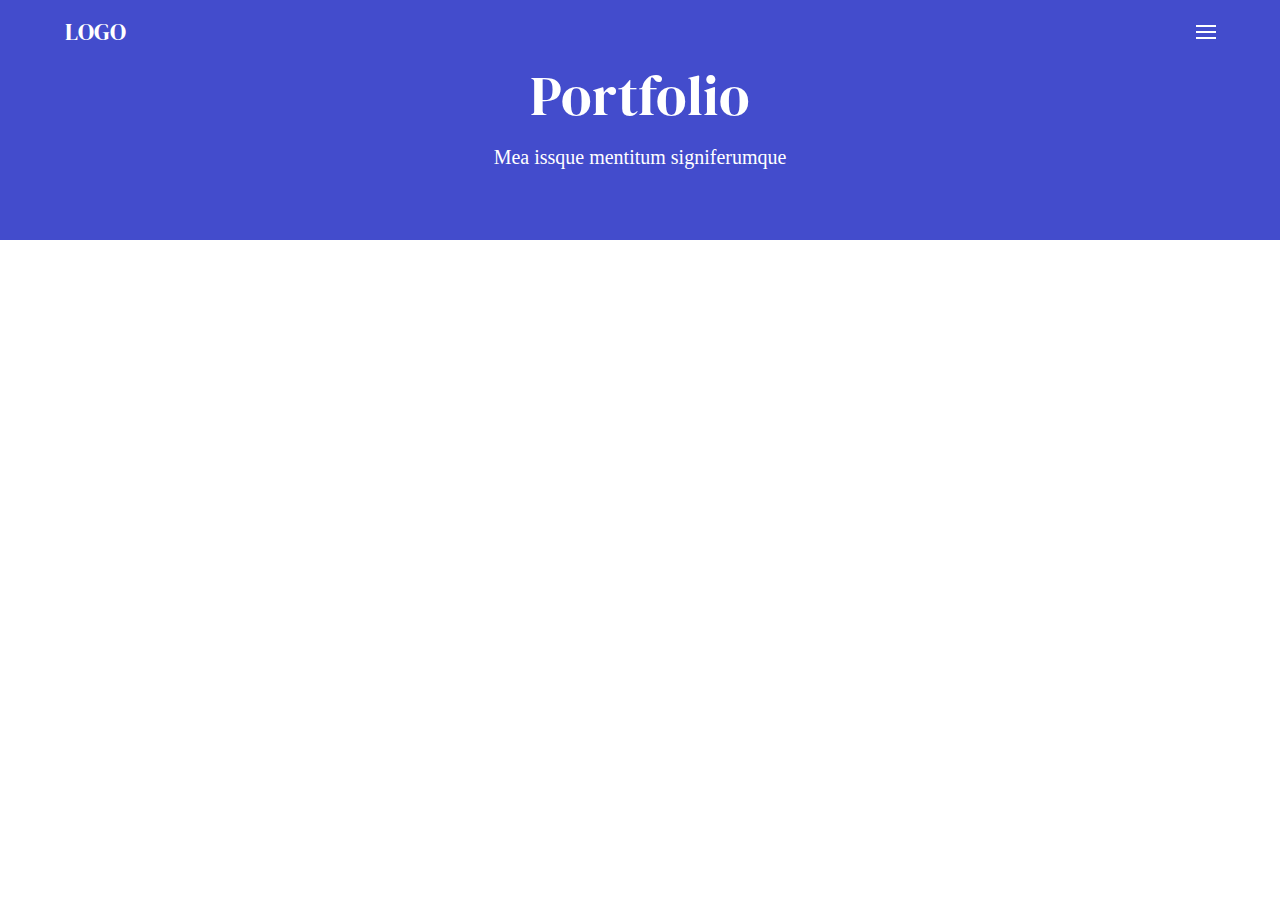
==== commit 6c07e0f0: "eklemeler yapıldı." ====
--- a/index.html
+++ b/index.html
@@ -4,453 +4,24 @@
     <meta charset="UTF-8">
     <meta http-equiv="X-UA-Compatible" content="IE=edge">
     <meta name="viewport" content="width=device-width, initial-scale=1.0">
-    <link href="https://fonts.googleapis.com/css2?family=DM+Serif+Display&display=swap" rel="stylesheet">
-    <link href="https://fonts.googleapis.com/css2?family=DM+Sans:wght@700&family=DM+Serif+Display&display=swap" rel="stylesheet">
-    <link href="https://fonts.googleapis.com/css2?family=DM+Sans&display=swap" rel="stylesheet">
-    <link rel="stylesheet" href="css/reset.css?v=1">
-    <link rel="stylesheet" href="css/home.css?v=1">
-    <link rel="stylesheet" href="css/homemobile.css?v=1">
-    <title>Home</title>
-</head> 
+    <link rel="preconnect" href="https://fonts.googleapis.com">
+    <link rel="preconnect" href="https://fonts.gstatic.com" crossorigin>
+    <link href="https://fonts.googleapis.com/css2?family=DM+Serif+Display&family=Montserrat:wght@700&family=Open+Sans&display=swap" rel="stylesheet">
+    <link rel="stylesheet" href="assets/css/style.css">
+    <title>Portfolio</title>
+</head>
 <body>
-        <div class="containernavbar">
-            <!-- Navbar -->
-            <div class="navbar">
-                <div class="navbarheader">
-                    <h4>LOGO</h4>
-                    <div class="navbarlinks">
-                        <a href="about.html"><p>About</p></a>
-                        <a href="portfolio.html"><p>Portfolio</p></a>
-                        <a href="blog.html"><p>Blog</p></a>
-                        <a href="contact.html"><p>Contact</p></a>
-                    </div>
-                    <a href="#" class="navbarbutton">Sign Up</a>
-                    <a href="#" class="mobilehamburger"><img src="img/mobilehamburger.svg" alt=""></a>
-                </div>
-                <div class="expetenda">
-                    <div class="expetendaleft">
-                        <h5>expetenda</h5>
-                        <h1>Duo veri eripuit honestatis</h1>
-                        <p>Duo stet possim quaerendum eu, cum in invenire platonem. An animal assentior nam, sed qualisque deterruisset ea.</p>
-                        <a href="#" class="expetendabutton">Explore</a>
-                    </div>
-                    <img src="img/clip-1.png" alt="">
-                </div>
-            </div>
-            <!-- Navbar End -->
-        </div>
-
-        <div class="containervivendo">
-            <!-- Vivendo -->
-            <div class="vivendo">
-                <div class="vivendoheader">
-                    <h2>Vivendo omnesque</h2>
-                    <p >Eu minim movet quodsi eum. Et vim dolore epicurei, ut aeque postea nam, at posse dicta est.</p>
-                    <div class="vivendocard">
-                        <div class="card card1">
-                            <img src="img/vivendocard1.svg" alt="">
-                            <h4>Quidam officiis</h4>
-                            <p>Pro ad ubique erroribus, in modo mutat sed. Suscipit, natum animal qui et.</p>
-                        </div>
-                        <div class="card card2">
-                            <img src="img/vivendocard2.svg" alt="">
-                            <h4>Mazim nemore </h4>
-                            <p>An mel everti invenire intellegam, legendos consequuntur eu sit. </p>
-                        </div>
-                        <div class="card card3">
-                            <img src="img/vivendocard3.svg" alt="">
-                            <h4>Idque maiestatis</h4>
-                            <p>Diam facilisi insolens per cu, eos malorum voluptaria ei.</p>
-                        </div>
-                    </div>
-                </div>
-            </div>
-            
-            <!-- Vivendo End--> 
-        </div>              
-
-        <div class="containeraliquip">
-             <!-- Aliquip -->
-            <div class="aliquip">
-                <div class="aliquipheader">
-                    <h5>aliquip</h5>
-                    <h2>Graece postea</h2>
-                    <p>Quo ex ocurreret quaerendum. Mel cu ancillae similique. Mei no ubique persecuti, at sit iusto aliquam interpretaris.</p>
-                    <div class="aliquipnemore">
-                        <img src="img/clip-list-is-empty.png" alt="">
-                        <div class="aliquipnemoreright">
-                            <h3>Nemore facilisi mediocrem at duo</h3>
-                            <p>Dicat eripuit accumsan ad est. Facer facilisi ius ei, ea has cetero argumentum, vel at fugit temporibus. Deseruisse definitionem his et, an has veri integre abhorreant, nam alii epicurei et. </p>
-                            <div class="aliquipnemorerightlernmore">
-                                <a href="#">Learn more</a><img src="img/lernmorearrow.svg" alt="">              
-                            </div>
-                        </div>
-                    </div>
-                    <div class="dolorem">
-                        <div class="doloremleft">
-                            <h3>Dolorem habemus mandamus ponderum</h3>
-                            <p>Ea eos essent ornatus percipit, mea an persecuti pertinacia, te suas semper per. Et qui debet veritus, ei qui utroque luptatum sadipscing. His dolorem habemus mandamus et.</p>
-                            <div class="aliquipnemorerightlernmore">
-                                <a href="#">Learn more</a><img src="img/lernmorearrow.svg" alt="">              
-                            </div>
-                        </div>
-                        <img src="img/clip-no-messages.png" alt="">
-                    </div>
-                </div>
-            </div>
-            <!-- Aliquip End-->
-        </div>
-
-        <div class="containermolestiae">
-            <!-- Molestiae -->
-            <div class="molestiae">
-                <div class="molestiaeheader">
-                    <h5>molestiae</h5>
-                    <h2>Fastidii iracundia</h2>
-                    <p>Sit bonorum graecis convenire te, nec wisi assum novum eu. At sea dolorum constituto, ad solet pertinacia neglegentur.</p>
-                </div>    
-                <div class="textonpicture">
-                    <div class="textpadding">
-                        <p>Commune</p>
-                        <h2>Ei mei fabellas gubergren</h2>
-                        <a href="#">Read more</a>
-                    </div>
-                </div> 
-            </div>
-            <!-- Molestiae End -->
-        </div>
-
-        <div class="containerpictures">
-            <!-- pictures -->
-            <div class="pictures">
-                <div class="picturesheader">
-                    <div class="erroribus">
-                        <div class="erroribustext">
-                            <p>Erroribus</p>
-                            <h4>Cum ea debitis gubergren maluisset</h4>
-                            <img src="img/Combined Shape.svg" alt=""> 
-                        </div>
-                    </div>
-                    <div class="scripserit">
-                        <div class="scripserittext">
-                            <p>Scripserit</p>
-                            <h4>Dicam dolore cu mel erat timeam</h4>
-                            <img src="img/Combined Shape.svg" alt="">
-                        </div>
-                    </div>
-                </div>
-                <a href="#" class="allworks">All works</a>
-                <div class="nemore">
-                    <img src="img/dog.png" alt="">
-                    <div class="nemoreright">
-                        <h2>Nemore facilisi mediocrem at duo</h2>
-                        <p>Dicat eripuit accumsan ad est. Facer facilisi ius ei, ea has cetero argumentum, vel at fugit temporibus. </p>
-                        <div class="nemorerightunder">
-                            <div class="nemorerightunderleft">
-                                <img src="img/saat.svg" alt="">
-                                <h4>Tacimates</h4>
-                                <p>Erroribus vituperatoribus no eos, no nobis alienum per.</p>
-                            </div>
-                            <div class="nemorerightunderright">
-                                <img src="img/hediye.svg" alt="">
-                                <h4>Recusabo</h4>
-                                <p>Dolor contentiones qui ei, exerci dissentiet comprehensam eum ne. </p>
-                            </div>
-                        </div>
-                    </div>
-                </div>
-            </div>
-            <!-- pictures end -->
-        </div>
-
-        <div class="containerunup">
-            <!-- unup -->
-            <div class="unup">
-                <div class="unupleft">
-                    <h5>scripserit</h5>
-                    <h2>Unum porro audiam at vel</h2>
-                    <p>Mea an decore veritus probatus. Nec ea affert verterem. Vix probo semper et, mea simul graeco diceret te. Qui no stet ferri qualisque.</p>
-                    <a href="#">Explore</a>
-                </div>
-                <img src="img/Bitmap.jpg" alt="">
-            </div>
-            <!-- unup end-->
-        </div>
-
-        <div class="containerscriptorem">
-            <!-- scriptorem -->
-            <div class="scriptorem">
-                <div class="scriptoremup">
-                    <h5>scriptorem</h5>
-                    <h2>Sit alii tantas</h2>
-                    <p>Vix habeo scaevola percipitur ne, qui noster abhorreant ne, mea in dicant eligendi evertitur.</p>
-                </div>
-                <div class="scriptoremcards">
-                    <div class="scriptoremcard">
-                        <img src="img/maks1.png" alt="">
-                        <h4>Athar Malakooti</h4>
-                        <div class="scriptoremcardunder">
-                            <p>Manager</p>
-                            <div class="scriptoremcardlinks">
-                                <img src="img/facebook.svg" alt="">
-                                <img src="img/twitter.svg" alt="">
-                                <img src="img/insta.svg" alt="">
-                            </div>
-                        </div>
-                    </div>
-                    <div class="scriptoremcard">
-                        <img src="img/mask2.png" alt="">
-                        <h4>Benito Noboa</h4> 
-                        <div class="scriptoremcardunder">
-                            <p>Designer</p>
-                            <div class="scriptoremcardlinks">
-                                <img src="img/facebook.svg" alt="">
-                                <img src="img/twitter.svg" alt="">
-                                <img src="img/insta.svg" alt="">
-                            </div>
-                        </div>
-                    </div>
-                    <div class="scriptoremcard">
-                        <img src="img/mask3.png" alt="">
-                        <h4>Meng Ru</h4>
-                        <div class="scriptoremcardunder">
-                            <p>Developer</p>
-                            <div class="scriptoremcardlinks">
-                                <img src="img/facebook.svg" alt="">
-                                <img src="img/twitter.svg" alt="">
-                                <img src="img/insta.svg" alt="">
-                            </div>
-                        </div>
-                    </div>
-                </div>
-                <div class="adfall">
-                    <h5>Ad falli</h5>
-                    <h2>Aliquid menandri</h2>
-                    <p>Usu vocent copiosae ut. No nihil munere eum. Et vel epicuri detracto indoctum, et fierent pericula vim.</p>
-                </div>
-                <div class="adfallcards">
-                    <div class="adfallcard">
-                        <img src="img/adfall1.svg" alt="">
-                        <div class="adfallcardright">
-                            <h4>Quaestio</h4>
-                            <p>Ad mutat quaestio erroribus eam, ei mea modus volumus</p>
-                        </div>
-                    </div>
-                    <div class="adfallcard">
-                        <img src="img/adfall2.svg" alt="">
-                        <div class="adfallcardright">
-                            <h4>Maiestatis</h4>
-                            <p>His cu tamquam dolorum veritus, porro assum</p>
-                        </div>
-                    </div>
-                    <div class="adfallcard">
-                        <img src="img/adfall3.svg" alt="">
-                        <div class="adfallcardright">
-                            <h4>Omittantur</h4>
-                            <p>Eam partem audiam impedit oblique propriae singulis</p>
-                        </div>
-                    </div>
-                    <div class="adfallcard">
-                        <img src="img/adfall4.svg" alt="">
-                        <div class="adfallcardright">
-                            <h4>Tamquam</h4>
-                            <p>Noluisse similique te his sed consul vocent ex</p>
-                        </div>
-                    </div>
-                    <div class="adfallcard">
-                        <img src="img/adfall5.svg" alt="">
-                        <div class="adfallcardright">
-                            <h4>Dolorum</h4>
-                            <p>Has vero mandamus eu, ei eam alia recusabo dolorem</p>
-                        </div>
-                    </div>
-                    <div class="adfallcard">
-                        <img src="img/adfall6.svg" alt="">
-                        <div class="adfallcardright">
-                            <h4>Veritus</h4>
-                            <p>Id harum vocibus dolores vel, sea dissentiunt signiferumque</p>
-                        </div>
-                    </div>
-                </div>
-            </div>
-            <!-- scriptorem end-->
-        </div>
- 
-        <div class="containerdicta">
-            <!-- Dicta -->
-            <div class="dicta"> 
-                <div class="dictaflex">
-                    <div class="dictabuttons">
-                        <a href=""><img src="img/dicaarrowup.svg" alt=""></a>
-                        <a href=""><img src="img/dicaarrowunder.svg" alt=""></a>
-                    </div>
-                        <img src="img/mask4.png" alt="" class="dictamobile">
-                </div>
-                <img src="img/mask4.png" alt="" class="dictadesktop">
-                <div class="dictaleft">
-                    <h5>Dicta omnes</h5>
-                    <h4>Mea iisque mentitum signiferumque te, sed commune erroribus scripserit ut, vocibus facilis sea an. Fabulas invenire partiendo eu ius. Sale veritus cu est, homero perpetua.</h4>
-                    <p>Emlen Beaver</p>
-                    <h6>Google</h6>
-                </div>
-            </div>
-            <!-- Dicta End -->
-        </div>
-        
-        <div class="containerpetentium">
-            <!-- Petentium -->
-            <div class="petentium">
-                <h5>petentium</h5>
-                <h2>Contentiones</h2>
-                <h6>Zril petentium sit at, vel at quis corrumpit. At facilisi contentiones per.</h6>  
-                <div class="petentiumsocialmedia">
-                    <img src="img/facebook.png" alt="">
-                    <img src="img/google.png" alt="">
-                    <img src="img/thenewyorktimes.png" alt="">
-                    <img src="img/spotify.png" alt="">
-                    <img src="img/airbnb.png" alt="">
-                </div>
-                <a href="#">Contant us</a>
-            </div>
-            <!-- Petentium End -->
-             <div class="novum">
-                <h5>novum</h5>
-                <div class="novumup">
-                    <h2>Sed wisi persius</h2>
-                    <a href="#">Read all</a>
-                </div>
-                <div class="novumcards">
-                    <div class="novumcard">
-                        <img src="img/novum1.jpg" alt="" class="novummobile1">
-                        <img src="img/novummobile1.jpg" alt="" class="novummobile2">
-                        <p>Eloquentiam</p>
-                        <h4>Ea cum vide impetus deserunt</h4>
-                        <div class="novumlernmore">
-                            <a href="#">Lern more</a><img src="img/lernmorearrow.svg" alt="">
-                        </div>
-                    </div>
-                    <div class="novumcard">
-                        <img src="img/novum2.jpg" alt="" class="novummobile1">
-                        <img src="img/novummobile2.jpg" alt="" class="novummobile2">
-                        <p>Dolorem</p>
-                        <h4>Inciderint temporibus id mel</h4> 
-                        <div class="novumlernmore">
-                            <a href="#">Lern more</a><img src="img/lernmorearrow.svg" alt="">
-                        </div>
-                    </div>
-                    <a href="#" class="novummobilea">Read all</a>
-                </div>
-                <div class="viderer">
-                    <div class="vidererleft">
-                        <h5>viderer</h5>
-                        <h4>His cu tamquam dolorum 
-                            veritus, porro assum 
-                            docendi te mei</h4>
-                        <div class="vidererinsta">
-                            <img src="img/insta2.svg" alt="">
-                            <p>@design_team</p>
-                        </div>
-                    </div>
-                    <img src="img/mask5.png" alt="">
-                    <img src="img/mask6.png" alt="">
-                    <img src="img/mask7.png" alt="">
-                </div>
+    <nav class="nav">
+        <div class="top-bar">
+            <div class="first-bar">
+                <h4 class="logo">LOGO</h4>    
+                <img src="assets/img/Combined Shape.svg" alt="Combined Shape" class="hamburger">
             </div>
         </div>
-
-        <div class="containermaiestatis">
-            <!-- maiestatis -->
-            <div class="maiestatis">
-                <div class="maiestatisleft">
-                    <h5>maiestatis</h5>
-                    <h2>Mei ei tollit epicurei invenire</h2>
-                    <p>Et vim graeco principes. Cu dico nullam pri. Duo stet possim quaerendum eu, cum in invenire platonem. An animal assentior nam.</p>
-                    <div class="maiestatisleftinput">
-                        <input type="email" placeholder="Email">
-                        <a href="#">Subscribe</a>
-                    </div> 
-                </div>
-                <img src="img/postaci.png" alt="">
-            </div>
-            <!-- maiestatis end -->
+        <div class="blue-page-text">
+            <h2 class="nav-heading">Portfolio</h2>
+            <p class="nav-text">Mea issque mentitum signiferumque</p>
         </div>
-        
-        <div class="containerancillae">
-            <!-- ancillae -->
-            <div class="ancillae">
-                <div class="ancillaeimgcontainer">
-                    <img src="img/mapiconmobile.png" alt="" class="mapiconmobile1">
-                    <img src="img/map.png" alt="" class="mapiconmobile2">
-                    <img class="centered" src="img/mapicon.svg" alt="">
-                </div>
-                <div class="ancillaeright">
-                    <h5>ancillae</h5>
-                    <h2>Scribentur</h2>
-                    <div class="ancillaeinputs">
-                        <input type="email" name="" id="" placeholder="Email">
-                        <textarea name="" id="" cols="10" rows="3" placeholder="Message"></textarea>
-                    </div>
-                    <a href="#">Submit</a>
-                </div>
-            </div>
-            <!-- ancillae end -->
-        </div>
-
-        <div class="containerend">
-            <!-- end -->
-            <div class="end">
-                <div class="endlogo">
-                    <h4>LOGO</h4>
-                    <p>Pro eu apeirian suavitate dissentiet, qui dicunt ancillae id, ne mea homero persequeris.</p>
-                    <div class="endlinks">
-                        <img src="img/endfacebook.svg" alt="">
-                        <img src="img/endtwitter.svg" alt="">
-                        <img src="img/endinsta.svg" alt="">
-                    </div>
-                </div>
-                <div class="endflex1">
-                    <div class="endcause">
-                        <p>Causae</p>
-                        <div class="endflex">
-                            <p>Doming</p>
-                            <p>Dicunt</p>
-                            <p>Feugait</p>
-                            <p>Scripta</p>
-                        </div>
-                    </div>
-                    <div class="endcause">
-                        <p>Aperiri</p>
-                        <div class="endflex">
-                            <p>Postulant</p>
-                            <p>Affert</p>
-                            <p>Audire</p>
-                            <p>Quaestio</p>
-                        </div>
-                    </div>
-                </div>
-                <div class="endright">
-                    <div class="endrightup">
-                        <img src="img/endgirl.png" alt="">
-                        <div class="endgirlleft">
-                            <p>Ius delectus instructior eu, eu eum mentitum percipit forensibus</p>
-                            <h6>July 15, 2019</h6>
-                        </div>
-                    </div>
-                    <div class="endrightup">
-                        <img src="img/endwall.png" alt="">
-                        <div class="endgirlleft">
-                            <p>Ius delectus instructior eu, eu eum mentitum percipit forensibus</p>
-                            <h6>July 15, 2019</h6>
-                        </div>
-                    </div>
-                </div>
-            </div>
-            <div class="created">
-                <p>Created by Laaqiq</p>
-                <p>© LOGO, 2019. All rights reserved.</p>
-            </div>
-            <!-- end end -->
-        </div>
-
+    </nav>
 </body>
 </html>--- a/assets/css/style.css
+++ b/assets/css/style.css
@@ -0,0 +1,129 @@
+*{
+    margin: 0;
+    padding: 0;
+}
+
+.nav {
+    background-color: #434CCC;
+    height: 240px;
+}
+
+.top-bar {
+    height: 64px;
+    display: flex;
+    align-items: center;
+    text-align: center;
+    margin: 0 auto;
+}
+
+.first-bar {
+    display: flex;
+    align-items: center;
+    text-align: center;
+    height: 32px;
+    width: 90%;
+    justify-content: space-between;
+    margin: 0 auto;
+}
+
+.logo {
+    color: white;
+    font-weight: 400;
+    width: 62px;
+    height: 32px;
+    font-size:24px; 
+    font-family: 'DM Serif Display';
+    line-height: 32px;
+}
+
+.hamburger {
+    width: 20px;
+    height: 14px;
+}
+
+.blue-page-text {
+    margin: 0 auto;
+    width: 332px;
+    height: 109px;
+    text-align: center;
+}
+
+.nav-heading {
+    margin-bottom: 13px;
+    font-size: 56px;
+    height: 64px;
+    font-weight: 400;
+    color: white;
+    font-family: 'DM Serif Display';
+    text-align: center;
+    line-height: 64px;
+}
+
+.nav-text {
+    color: white;
+    font-family: 'DM Sans';
+    font-weight: 400;
+    font-size: 20px;
+    height: 32px;
+    line-height: 32px;
+}
+
+.second-nav-bar {
+    display: flex;
+    display: row;
+    gap: 32px;
+}
+
+/* For Desktop */
+
+@media only screen and (min-width: 1400px) {
+    .nav {
+        height: 304px;
+    }
+    .top-bar {
+        height: 80px;
+        display: flex;
+        align-items: center;
+        text-align: center;
+        margin: auto 0;
+    }  
+    .first-bar {
+        display: flex;
+        height: 48px;
+        width: 1170px;
+        justify-content: space-between;
+        align-items: center;
+        margin: 0 auto;
+    }
+    
+    nav div div h4 {
+        color: white;
+        font-size: 40px;
+        font-family: 'DM Serif Display';
+        text-align: center;
+        width: 102px;
+        height: 48px;
+        line-height: 48px;
+    }
+    
+    nav div div img {
+        width: 170px;
+        height: 22px;
+    }
+    
+    .blue-page-text {
+        height: 122px;
+        margin: 0 auto;
+        text-align: center;
+        margin-top: 47px;
+        margin-bottom: 55px;
+    }
+    
+    .nav-heading {
+        margin-bottom: 13px;
+        font-size: 72px;
+        height: 80px;
+        line-height: 80px;
+    }
+
+}